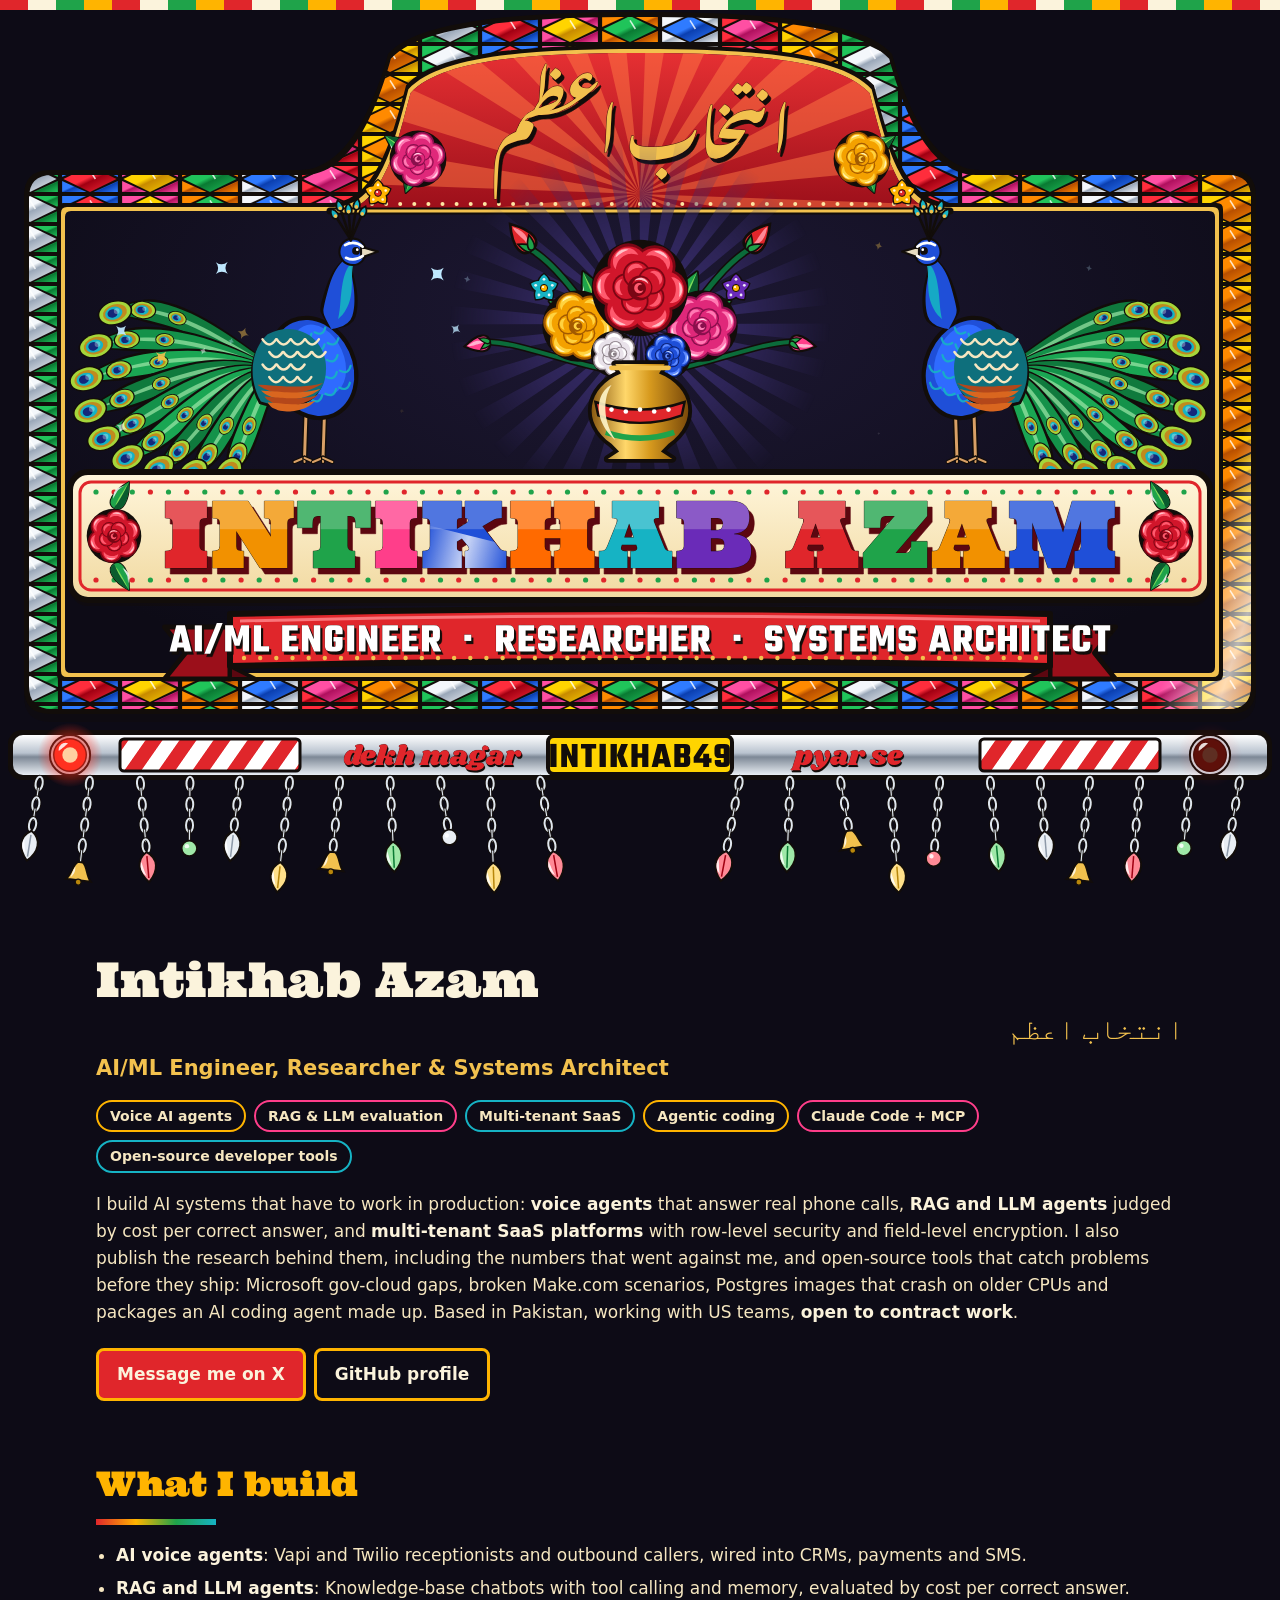
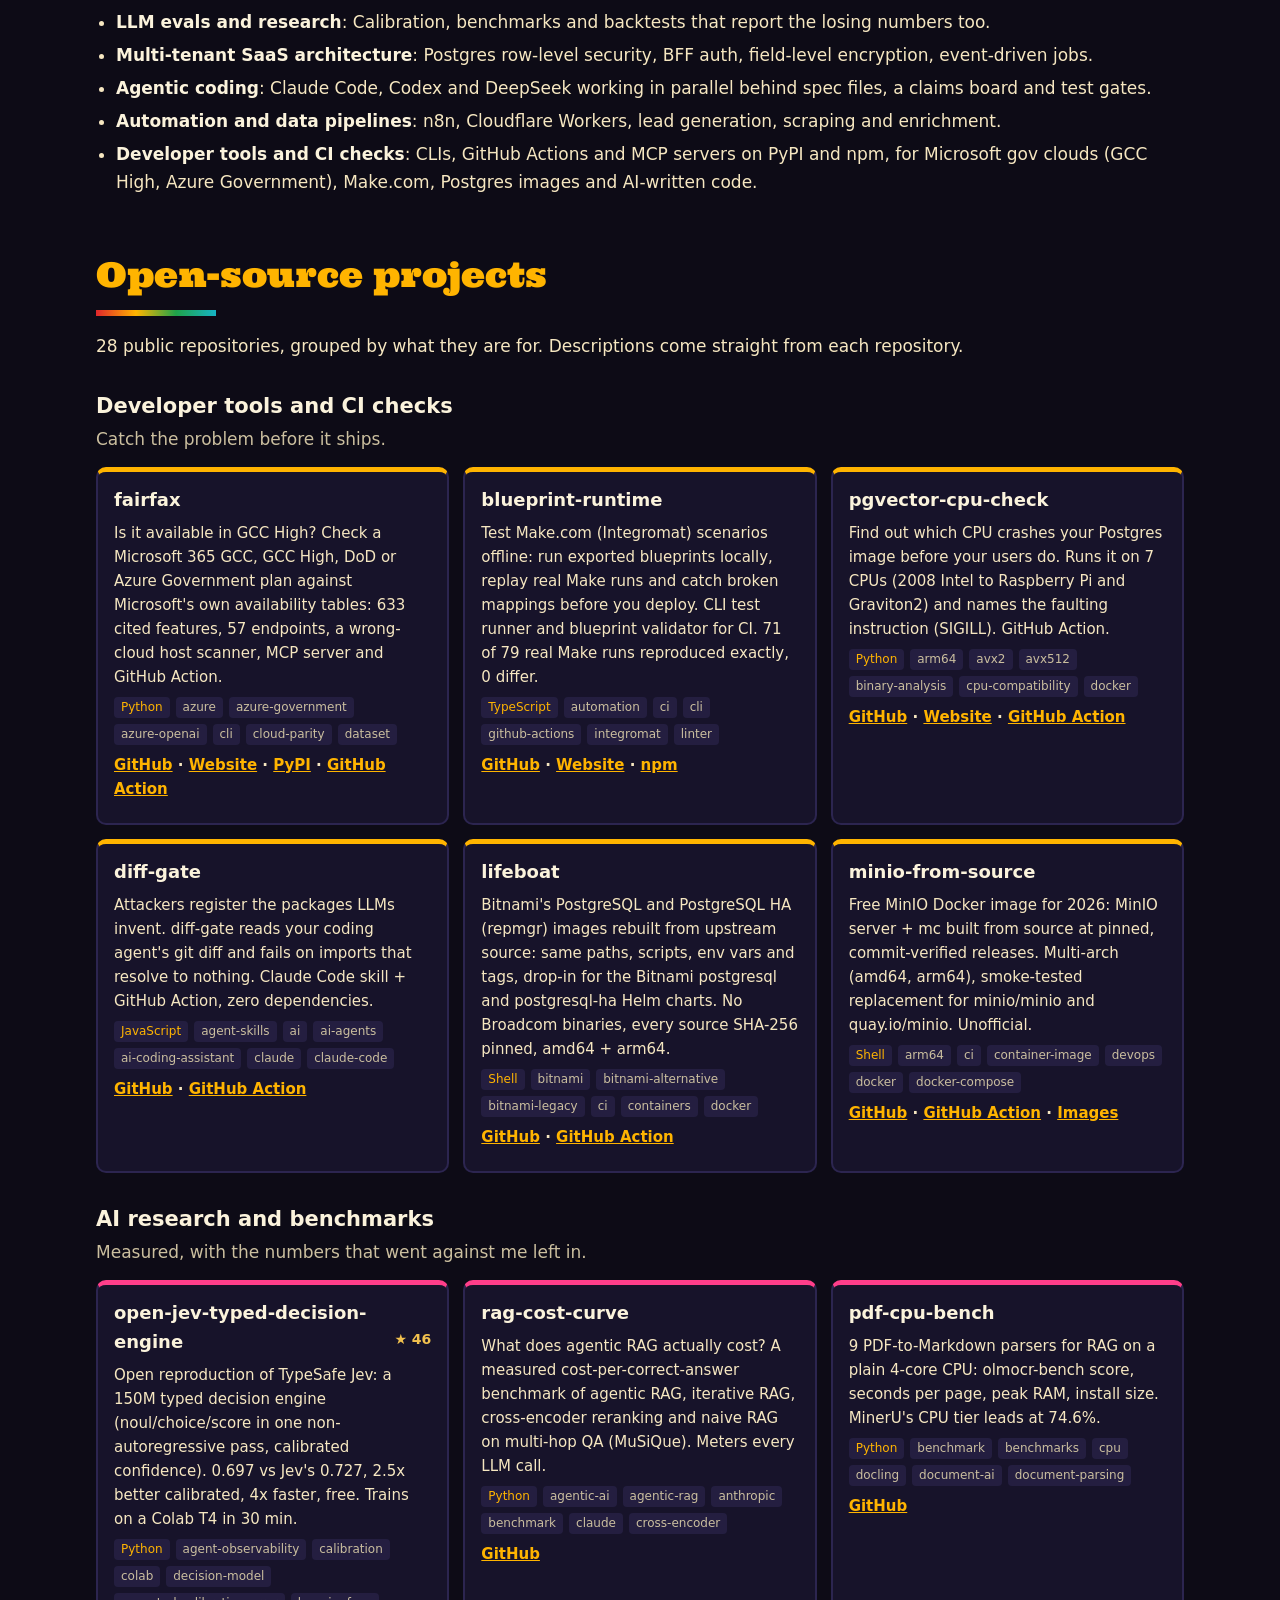
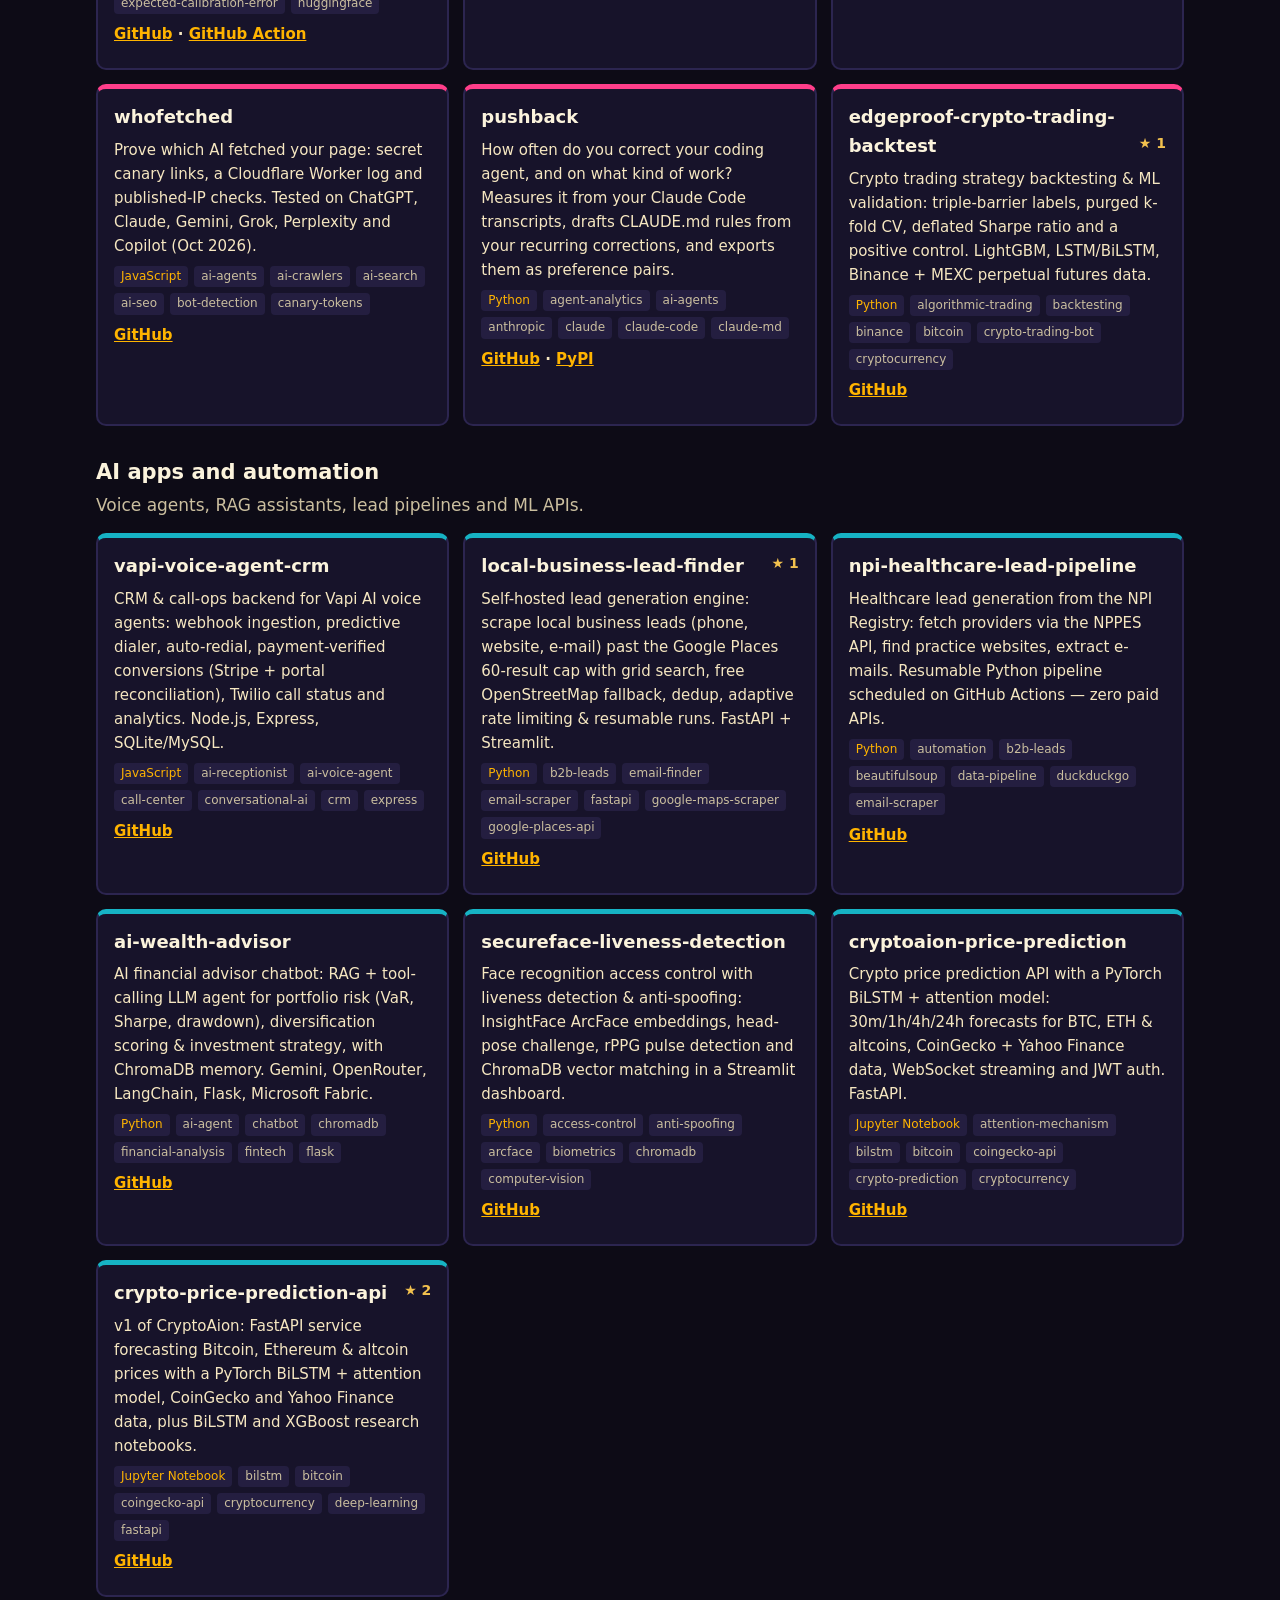
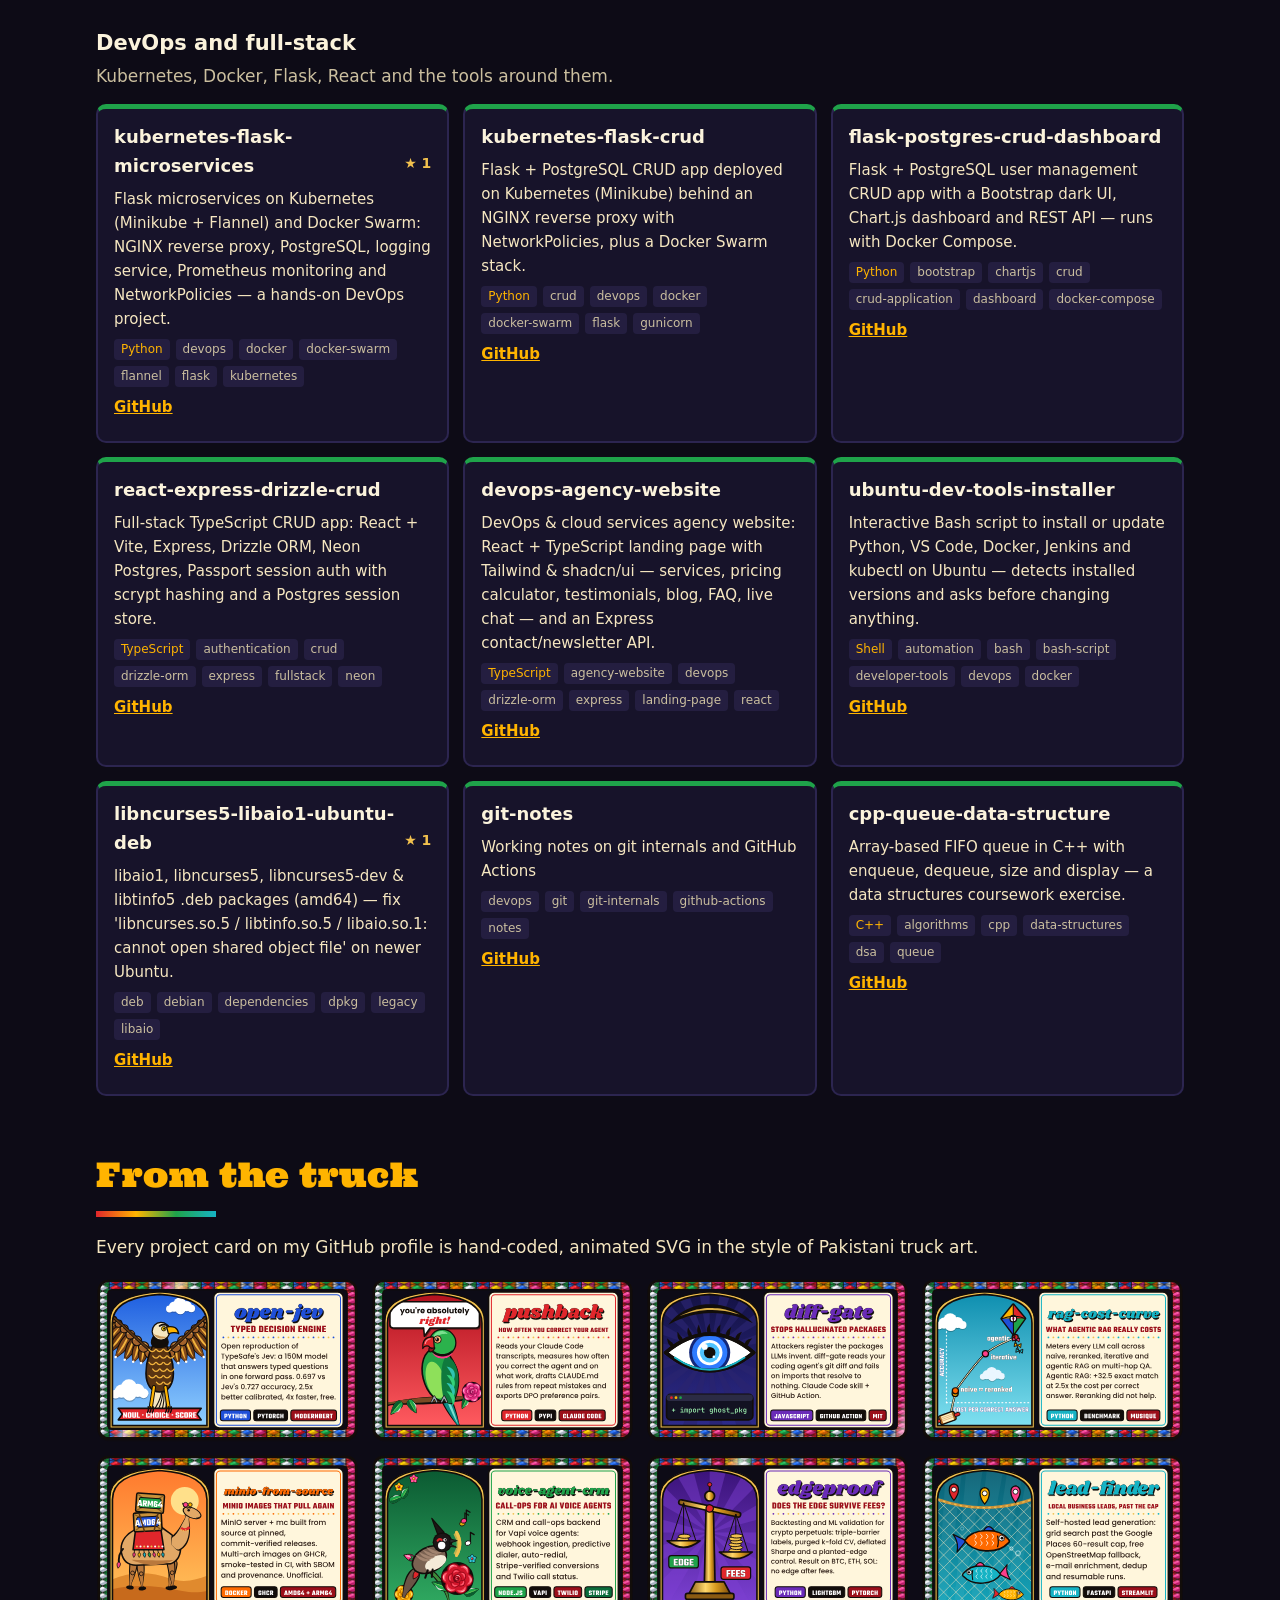
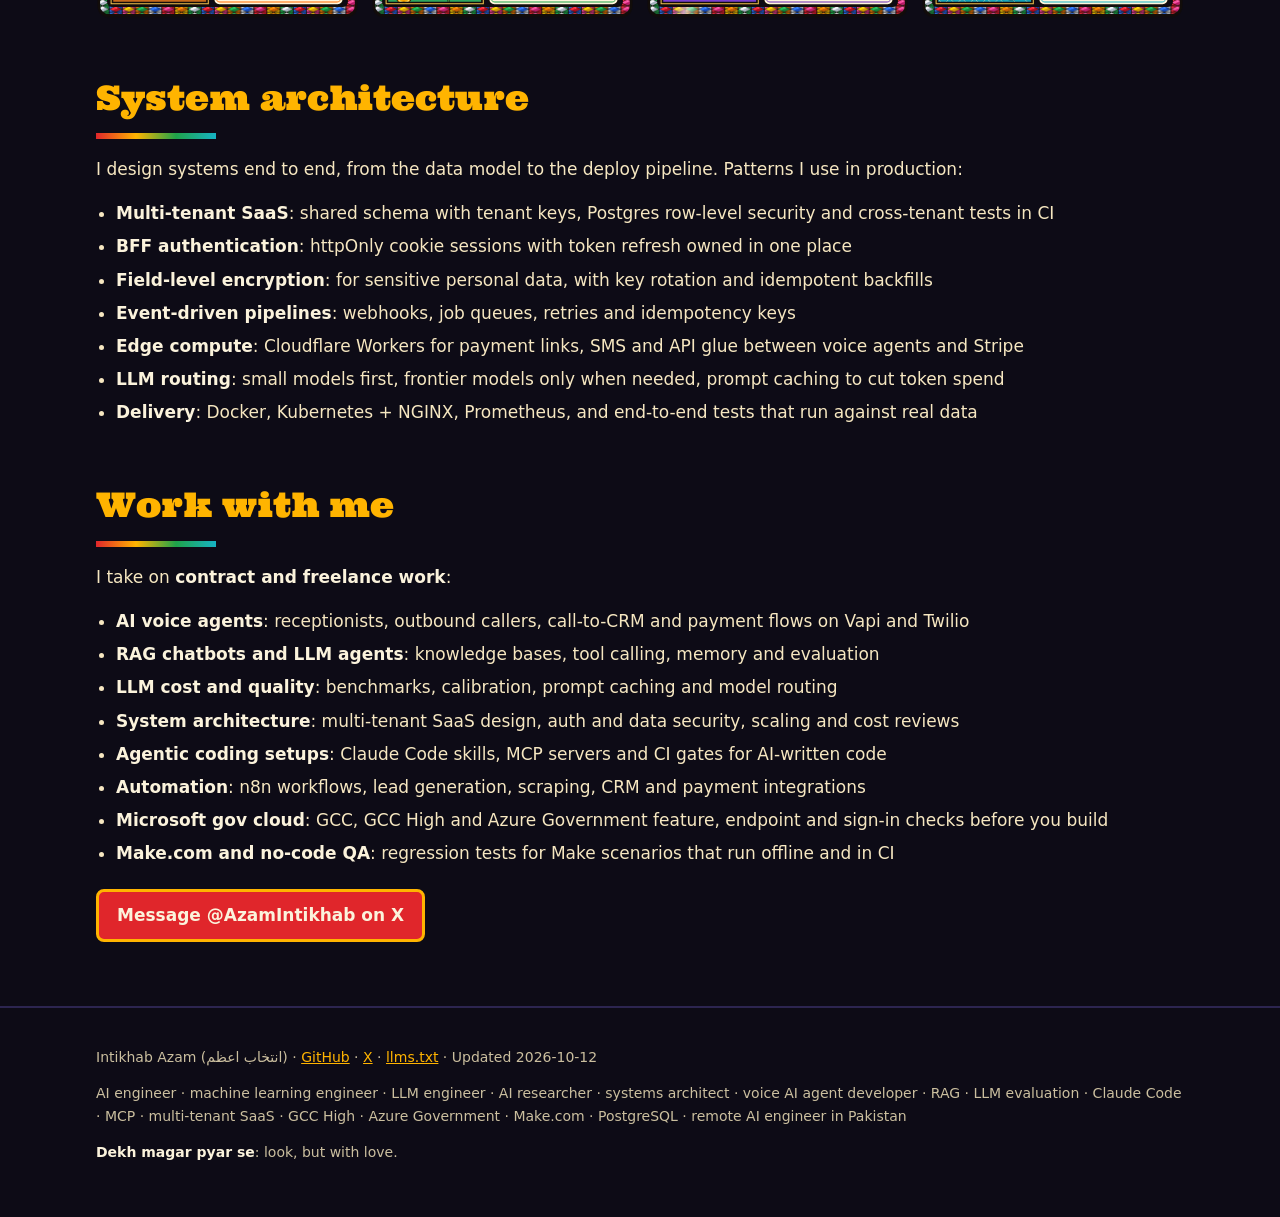
==== index.html @ 3d2f075b "Personal site: portfolio page, llms.txt, sitemap, robots.txt" ====
<!doctype html>
<html lang="en">
<head>
<meta charset="utf-8">
<meta name="viewport" content="width=device-width, initial-scale=1">
<title>Intikhab Azam · AI/ML Engineer, Researcher &amp; Systems Architect</title>
<meta name="description" content="AI/ML engineer and systems architect from Pakistan, working remotely with US teams: voice AI agents, RAG and LLM evaluation, multi-tenant SaaS, and open-source developer tools.">
<meta name="author" content="Intikhab Azam">
<meta name="msvalidate.01" content="8696AEC33B172905558B45B0DB631DAD">
<link rel="canonical" href="https://intikhab49.github.io/">
<link rel="icon" href="favicon.svg" type="image/svg+xml">
<link rel="alternate" type="text/markdown" title="llms.txt" href="https://intikhab49.github.io/llms.txt">
<meta property="og:type" content="profile">
<meta property="og:title" content="Intikhab Azam · AI/ML Engineer, Researcher &amp; Systems Architect">
<meta property="og:description" content="AI/ML engineer and systems architect from Pakistan, working remotely with US teams: voice AI agents, RAG and LLM evaluation, multi-tenant SaaS, and open-source developer tools.">
<meta property="og:url" content="https://intikhab49.github.io/">
<meta property="og:image" content="https://intikhab49.github.io/assets/og.png">
<meta property="og:image:width" content="1280"><meta property="og:image:height" content="640">
<meta property="profile:first_name" content="Intikhab"><meta property="profile:last_name" content="Azam">
<meta name="twitter:card" content="summary_large_image"><meta name="twitter:site" content="@AzamIntikhab">
<link rel="preconnect" href="https://fonts.googleapis.com"><link rel="preconnect" href="https://fonts.gstatic.com" crossorigin>
<link href="https://fonts.googleapis.com/css2?family=Ultra&display=swap" rel="stylesheet">
<script type="application/ld+json">{"@context": "https://schema.org", "@graph": [{"@type": "ProfilePage", "@id": "https://intikhab49.github.io/", "url": "https://intikhab49.github.io/", "name": "Intikhab Azam · AI/ML Engineer, Researcher & Systems Architect", "description": "AI/ML engineer and systems architect from Pakistan, working remotely with US teams: voice AI agents, RAG and LLM evaluation, multi-tenant SaaS, and open-source developer tools.", "inLanguage": "en", "dateModified": "2026-10-12", "mainEntity": {"@id": "https://intikhab49.github.io/#person"}}, {"@type": "Person", "@id": "https://intikhab49.github.io/#person", "name": "Intikhab Azam", "alternateName": "انتخاب اعظم", "jobTitle": "AI/ML Engineer, Researcher & Systems Architect", "description": "AI/ML engineer and systems architect from Pakistan, working remotely with US teams: voice AI agents, RAG and LLM evaluation, multi-tenant SaaS, and open-source developer tools.", "url": "https://intikhab49.github.io/", "image": "https://intikhab49.github.io/assets/og.png", "homeLocation": {"@type": "Country", "name": "Pakistan"}, "sameAs": ["https://github.com/intikhab49", "https://x.com/AzamIntikhab"], "knowsAbout": ["Voice AI agents", "Vapi", "Twilio", "Retrieval-augmented generation", "Agentic RAG", "LLM evaluation", "Model calibration", "Claude Code", "Model Context Protocol", "Multi-tenant SaaS", "PostgreSQL row-level security", "System architecture", "Machine learning", "PyTorch", "FastAPI", "NestJS", "n8n", "Cloudflare Workers", "Microsoft 365 GCC High", "Azure Government", "Make.com", "Docker", "Kubernetes", "GitHub Actions"]}, {"@type": "ItemList", "name": "Open-source projects by Intikhab Azam", "itemListElement": [{"@type": "ListItem", "position": 1, "item": {"@type": "SoftwareSourceCode", "name": "fairfax", "description": "Is it available in GCC High? Check a Microsoft 365 GCC, GCC High, DoD or Azure Government plan against Microsoft's own availability tables: 633 cited features, 57 endpoints, a wrong-cloud host scanner, MCP server and GitHub Action.", "codeRepository": "https://github.com/intikhab49/fairfax", "url": "https://intikhab49.github.io/fairfax/", "programmingLanguage": "Python", "author": {"@id": "https://intikhab49.github.io/#person"}}}, {"@type": "ListItem", "position": 2, "item": {"@type": "SoftwareSourceCode", "name": "blueprint-runtime", "description": "Test Make.com (Integromat) scenarios offline: run exported blueprints locally, replay real Make runs and catch broken mappings before you deploy. CLI test runner and blueprint validator for CI. 71 of 79 real Make runs reproduced exactly, 0 differ.", "codeRepository": "https://github.com/intikhab49/blueprint-runtime", "url": "https://intikhab49.github.io/blueprint-runtime/", "programmingLanguage": "TypeScript", "author": {"@id": "https://intikhab49.github.io/#person"}}}, {"@type": "ListItem", "position": 3, "item": {"@type": "SoftwareSourceCode", "name": "pgvector-cpu-check", "description": "Find out which CPU crashes your Postgres image before your users do. Runs it on 7 CPUs (2008 Intel to Raspberry Pi and Graviton2) and names the faulting instruction (SIGILL). GitHub Action.", "codeRepository": "https://github.com/intikhab49/pgvector-cpu-check", "url": "https://intikhab49.github.io/pgvector-cpu-check/", "programmingLanguage": "Python", "author": {"@id": "https://intikhab49.github.io/#person"}}}, {"@type": "ListItem", "position": 4, "item": {"@type": "SoftwareSourceCode", "name": "diff-gate", "description": "Attackers register the packages LLMs invent. diff-gate reads your coding agent's git diff and fails on imports that resolve to nothing. Claude Code skill + GitHub Action, zero dependencies.", "codeRepository": "https://github.com/intikhab49/diff-gate", "url": "https://github.com/marketplace/actions/diff-gate", "programmingLanguage": "JavaScript", "author": {"@id": "https://intikhab49.github.io/#person"}}}, {"@type": "ListItem", "position": 5, "item": {"@type": "SoftwareSourceCode", "name": "lifeboat", "description": "Bitnami's PostgreSQL and PostgreSQL HA (repmgr) images rebuilt from upstream source: same paths, scripts, env vars and tags, drop-in for the Bitnami postgresql and postgresql-ha Helm charts. No Broadcom binaries, every source SHA-256 pinned, amd64 + arm64.", "codeRepository": "https://github.com/intikhab49/lifeboat", "url": "https://github.com/marketplace/actions/postgresql-with-pgvector-and-postgis-lifeboat", "programmingLanguage": "Shell", "author": {"@id": "https://intikhab49.github.io/#person"}}}, {"@type": "ListItem", "position": 6, "item": {"@type": "SoftwareSourceCode", "name": "minio-from-source", "description": "Free MinIO Docker image for 2026: MinIO server + mc built from source at pinned, commit-verified releases. Multi-arch (amd64, arm64), smoke-tested replacement for minio/minio and quay.io/minio. Unofficial.", "codeRepository": "https://github.com/intikhab49/minio-from-source", "url": "https://github.com/marketplace/actions/minio-from-source", "programmingLanguage": "Shell", "author": {"@id": "https://intikhab49.github.io/#person"}}}, {"@type": "ListItem", "position": 7, "item": {"@type": "SoftwareSourceCode", "name": "open-jev-typed-decision-engine", "description": "Open reproduction of TypeSafe Jev: a 150M typed decision engine (noul/choice/score in one non-autoregressive pass, calibrated confidence). 0.697 vs Jev's 0.727, 2.5x better calibrated, 4x faster, free. Trains on a Colab T4 in 30 min.", "codeRepository": "https://github.com/intikhab49/open-jev-typed-decision-engine", "url": "https://github.com/marketplace/actions/open-jev-typed-decisions", "programmingLanguage": "Python", "author": {"@id": "https://intikhab49.github.io/#person"}}}, {"@type": "ListItem", "position": 8, "item": {"@type": "SoftwareSourceCode", "name": "rag-cost-curve", "description": "What does agentic RAG actually cost? A measured cost-per-correct-answer benchmark of agentic RAG, iterative RAG, cross-encoder reranking and naive RAG on multi-hop QA (MuSiQue). Meters every LLM call.", "codeRepository": "https://github.com/intikhab49/rag-cost-curve", "url": "https://github.com/intikhab49/rag-cost-curve", "programmingLanguage": "Python", "author": {"@id": "https://intikhab49.github.io/#person"}}}, {"@type": "ListItem", "position": 9, "item": {"@type": "SoftwareSourceCode", "name": "pdf-cpu-bench", "description": "9 PDF-to-Markdown parsers for RAG on a plain 4-core CPU: olmocr-bench score, seconds per page, peak RAM, install size. MinerU's CPU tier leads at 74.6%.", "codeRepository": "https://github.com/intikhab49/pdf-cpu-bench", "url": "https://github.com/intikhab49/pdf-cpu-bench", "programmingLanguage": "Python", "author": {"@id": "https://intikhab49.github.io/#person"}}}, {"@type": "ListItem", "position": 10, "item": {"@type": "SoftwareSourceCode", "name": "whofetched", "description": "Prove which AI fetched your page: secret canary links, a Cloudflare Worker log and published-IP checks. Tested on ChatGPT, Claude, Gemini, Grok, Perplexity and Copilot (Oct 2026).", "codeRepository": "https://github.com/intikhab49/whofetched", "url": "https://github.com/intikhab49/whofetched", "programmingLanguage": "JavaScript", "author": {"@id": "https://intikhab49.github.io/#person"}}}, {"@type": "ListItem", "position": 11, "item": {"@type": "SoftwareSourceCode", "name": "pushback", "description": "How often do you correct your coding agent, and on what kind of work? Measures it from your Claude Code transcripts, drafts CLAUDE.md rules from your recurring corrections, and exports them as preference pairs.", "codeRepository": "https://github.com/intikhab49/pushback", "url": "https://pypi.org/project/pushback/", "programmingLanguage": "Python", "author": {"@id": "https://intikhab49.github.io/#person"}}}, {"@type": "ListItem", "position": 12, "item": {"@type": "SoftwareSourceCode", "name": "edgeproof-crypto-trading-backtest", "description": "Crypto trading strategy backtesting & ML validation: triple-barrier labels, purged k-fold CV, deflated Sharpe ratio and a positive control. LightGBM, LSTM/BiLSTM, Binance + MEXC perpetual futures data.", "codeRepository": "https://github.com/intikhab49/edgeproof-crypto-trading-backtest", "url": "https://github.com/intikhab49/edgeproof-crypto-trading-backtest", "programmingLanguage": "Python", "author": {"@id": "https://intikhab49.github.io/#person"}}}, {"@type": "ListItem", "position": 13, "item": {"@type": "SoftwareSourceCode", "name": "vapi-voice-agent-crm", "description": "CRM & call-ops backend for Vapi AI voice agents: webhook ingestion, predictive dialer, auto-redial, payment-verified conversions (Stripe + portal reconciliation), Twilio call status and analytics. Node.js, Express, SQLite/MySQL.", "codeRepository": "https://github.com/intikhab49/vapi-voice-agent-crm", "url": "https://github.com/intikhab49/vapi-voice-agent-crm", "programmingLanguage": "JavaScript", "author": {"@id": "https://intikhab49.github.io/#person"}}}, {"@type": "ListItem", "position": 14, "item": {"@type": "SoftwareSourceCode", "name": "local-business-lead-finder", "description": "Self-hosted lead generation engine: scrape local business leads (phone, website, e-mail) past the Google Places 60-result cap with grid search, free OpenStreetMap fallback, dedup, adaptive rate limiting & resumable runs. FastAPI + Streamlit.", "codeRepository": "https://github.com/intikhab49/local-business-lead-finder", "url": "https://github.com/intikhab49/local-business-lead-finder", "programmingLanguage": "Python", "author": {"@id": "https://intikhab49.github.io/#person"}}}, {"@type": "ListItem", "position": 15, "item": {"@type": "SoftwareSourceCode", "name": "npi-healthcare-lead-pipeline", "description": "Healthcare lead generation from the NPI Registry: fetch providers via the NPPES API, find practice websites, extract e-mails. Resumable Python pipeline scheduled on GitHub Actions — zero paid APIs.", "codeRepository": "https://github.com/intikhab49/npi-healthcare-lead-pipeline", "url": "https://github.com/intikhab49/npi-healthcare-lead-pipeline", "programmingLanguage": "Python", "author": {"@id": "https://intikhab49.github.io/#person"}}}, {"@type": "ListItem", "position": 16, "item": {"@type": "SoftwareSourceCode", "name": "ai-wealth-advisor", "description": "AI financial advisor chatbot: RAG + tool-calling LLM agent for portfolio risk (VaR, Sharpe, drawdown), diversification scoring & investment strategy, with ChromaDB memory. Gemini, OpenRouter, LangChain, Flask, Microsoft Fabric.", "codeRepository": "https://github.com/intikhab49/ai-wealth-advisor", "url": "https://github.com/intikhab49/ai-wealth-advisor", "programmingLanguage": "Python", "author": {"@id": "https://intikhab49.github.io/#person"}}}, {"@type": "ListItem", "position": 17, "item": {"@type": "SoftwareSourceCode", "name": "secureface-liveness-detection", "description": "Face recognition access control with liveness detection & anti-spoofing: InsightFace ArcFace embeddings, head-pose challenge, rPPG pulse detection and ChromaDB vector matching in a Streamlit dashboard.", "codeRepository": "https://github.com/intikhab49/secureface-liveness-detection", "url": "https://github.com/intikhab49/secureface-liveness-detection", "programmingLanguage": "Python", "author": {"@id": "https://intikhab49.github.io/#person"}}}, {"@type": "ListItem", "position": 18, "item": {"@type": "SoftwareSourceCode", "name": "cryptoaion-price-prediction", "description": "Crypto price prediction API with a PyTorch BiLSTM + attention model: 30m/1h/4h/24h forecasts for BTC, ETH & altcoins, CoinGecko + Yahoo Finance data, WebSocket streaming and JWT auth. FastAPI.", "codeRepository": "https://github.com/intikhab49/cryptoaion-price-prediction", "url": "https://github.com/intikhab49/cryptoaion-price-prediction", "programmingLanguage": "Jupyter Notebook", "author": {"@id": "https://intikhab49.github.io/#person"}}}, {"@type": "ListItem", "position": 19, "item": {"@type": "SoftwareSourceCode", "name": "crypto-price-prediction-api", "description": "v1 of CryptoAion: FastAPI service forecasting Bitcoin, Ethereum & altcoin prices with a PyTorch BiLSTM + attention model, CoinGecko and Yahoo Finance data, plus BiLSTM and XGBoost research notebooks.", "codeRepository": "https://github.com/intikhab49/crypto-price-prediction-api", "url": "https://github.com/intikhab49/crypto-price-prediction-api", "programmingLanguage": "Jupyter Notebook", "author": {"@id": "https://intikhab49.github.io/#person"}}}, {"@type": "ListItem", "position": 20, "item": {"@type": "SoftwareSourceCode", "name": "kubernetes-flask-microservices", "description": "Flask microservices on Kubernetes (Minikube + Flannel) and Docker Swarm: NGINX reverse proxy, PostgreSQL, logging service, Prometheus monitoring and NetworkPolicies — a hands-on DevOps project.", "codeRepository": "https://github.com/intikhab49/kubernetes-flask-microservices", "url": "https://github.com/intikhab49/kubernetes-flask-microservices", "programmingLanguage": "Python", "author": {"@id": "https://intikhab49.github.io/#person"}}}, {"@type": "ListItem", "position": 21, "item": {"@type": "SoftwareSourceCode", "name": "kubernetes-flask-crud", "description": "Flask + PostgreSQL CRUD app deployed on Kubernetes (Minikube) behind an NGINX reverse proxy with NetworkPolicies, plus a Docker Swarm stack.", "codeRepository": "https://github.com/intikhab49/kubernetes-flask-crud", "url": "https://github.com/intikhab49/kubernetes-flask-crud", "programmingLanguage": "Python", "author": {"@id": "https://intikhab49.github.io/#person"}}}, {"@type": "ListItem", "position": 22, "item": {"@type": "SoftwareSourceCode", "name": "flask-postgres-crud-dashboard", "description": "Flask + PostgreSQL user management CRUD app with a Bootstrap dark UI, Chart.js dashboard and REST API — runs with Docker Compose.", "codeRepository": "https://github.com/intikhab49/flask-postgres-crud-dashboard", "url": "https://github.com/intikhab49/flask-postgres-crud-dashboard", "programmingLanguage": "Python", "author": {"@id": "https://intikhab49.github.io/#person"}}}, {"@type": "ListItem", "position": 23, "item": {"@type": "SoftwareSourceCode", "name": "react-express-drizzle-crud", "description": "Full-stack TypeScript CRUD app: React + Vite, Express, Drizzle ORM, Neon Postgres, Passport session auth with scrypt hashing and a Postgres session store.", "codeRepository": "https://github.com/intikhab49/react-express-drizzle-crud", "url": "https://github.com/intikhab49/react-express-drizzle-crud", "programmingLanguage": "TypeScript", "author": {"@id": "https://intikhab49.github.io/#person"}}}, {"@type": "ListItem", "position": 24, "item": {"@type": "SoftwareSourceCode", "name": "devops-agency-website", "description": "DevOps & cloud services agency website: React + TypeScript landing page with Tailwind & shadcn/ui — services, pricing calculator, testimonials, blog, FAQ, live chat — and an Express contact/newsletter API.", "codeRepository": "https://github.com/intikhab49/devops-agency-website", "url": "https://github.com/intikhab49/devops-agency-website", "programmingLanguage": "TypeScript", "author": {"@id": "https://intikhab49.github.io/#person"}}}, {"@type": "ListItem", "position": 25, "item": {"@type": "SoftwareSourceCode", "name": "ubuntu-dev-tools-installer", "description": "Interactive Bash script to install or update Python, VS Code, Docker, Jenkins and kubectl on Ubuntu — detects installed versions and asks before changing anything.", "codeRepository": "https://github.com/intikhab49/ubuntu-dev-tools-installer", "url": "https://github.com/intikhab49/ubuntu-dev-tools-installer", "programmingLanguage": "Shell", "author": {"@id": "https://intikhab49.github.io/#person"}}}, {"@type": "ListItem", "position": 26, "item": {"@type": "SoftwareSourceCode", "name": "libncurses5-libaio1-ubuntu-deb", "description": "libaio1, libncurses5, libncurses5-dev & libtinfo5 .deb packages (amd64) — fix 'libncurses.so.5 / libtinfo.so.5 / libaio.so.1: cannot open shared object file' on newer Ubuntu.", "codeRepository": "https://github.com/intikhab49/libncurses5-libaio1-ubuntu-deb", "url": "https://github.com/intikhab49/libncurses5-libaio1-ubuntu-deb", "author": {"@id": "https://intikhab49.github.io/#person"}}}, {"@type": "ListItem", "position": 27, "item": {"@type": "SoftwareSourceCode", "name": "git-notes", "description": "Working notes on git internals and GitHub Actions", "codeRepository": "https://github.com/intikhab49/git-notes", "url": "https://github.com/intikhab49/git-notes", "author": {"@id": "https://intikhab49.github.io/#person"}}}, {"@type": "ListItem", "position": 28, "item": {"@type": "SoftwareSourceCode", "name": "cpp-queue-data-structure", "description": "Array-based FIFO queue in C++ with enqueue, dequeue, size and display — a data structures coursework exercise.", "codeRepository": "https://github.com/intikhab49/cpp-queue-data-structure", "url": "https://github.com/intikhab49/cpp-queue-data-structure", "programmingLanguage": "C++", "author": {"@id": "https://intikhab49.github.io/#person"}}}]}]}</script>
<style>
:root{--night:#0d0b16;--panel:#17132a;--cream:#f6e7c1;--paper:#fbf3dc;--red:#e0262b;--saffron:#ffb400;--gold:#f2c14e;
--green:#1fa34a;--teal:#16b3c4;--pink:#ff3e8a;--blue:#1f4fd8;--muted:#cbbf9f}
*{box-sizing:border-box}
html{background:var(--night)}
body{margin:0;color:var(--cream);font:17px/1.6 system-ui,-apple-system,"Segoe UI",Roboto,sans-serif;background:var(--night)}
a{color:var(--saffron)} a:hover{color:var(--pink)}
.wrap{max-width:1120px;margin:0 auto;padding:0 16px}
.hero img{display:block;width:100%;height:auto}
.tape{height:10px;background:repeating-linear-gradient(90deg,var(--red) 0 28px,var(--paper) 28px 56px,var(--green) 56px 84px,var(--saffron) 84px 112px)}
h1{font-family:Ultra,Georgia,serif;font-weight:400;font-size:clamp(28px,4.6vw,48px);line-height:1.15;margin:28px 0 6px;color:var(--paper)}
h1 .urdu{display:block;font-family:"Noto Nastaliq Urdu","Jameel Noori Nastaleeq",serif;font-size:.6em;color:var(--gold);margin-top:6px}
.role{font-size:clamp(17px,2.2vw,21px);color:var(--gold);margin:0 0 14px;font-weight:600}
.chips{display:flex;flex-wrap:wrap;gap:8px;padding:0;margin:0 0 18px;list-style:none}
.chips li{border:2px solid var(--saffron);border-radius:999px;padding:3px 12px;font-size:14px;font-weight:600}
.chips li:nth-child(3n+2){border-color:var(--pink)} .chips li:nth-child(3n){border-color:var(--teal)}
.cta{display:inline-block;background:var(--red);color:var(--paper);font-weight:700;padding:10px 18px;border-radius:8px;
text-decoration:none;border:3px solid var(--saffron);margin:4px 8px 4px 0} .cta.alt{background:transparent}
.cta:hover{color:var(--paper);background:var(--pink)}
h2{font-family:Ultra,Georgia,serif;font-weight:400;color:var(--saffron);font-size:clamp(24px,3.4vw,34px);margin:52px 0 12px}
h2::after{content:"";display:block;width:120px;height:6px;margin-top:8px;background:linear-gradient(90deg,var(--red),var(--saffron),var(--green),var(--teal))}
ul.plain{padding-left:20px} ul.plain li{margin:6px 0} b{color:var(--paper)}
.group{margin:30px 0} .gh{font-size:21px;margin:0;color:var(--paper)} .sub{margin:2px 0 14px;color:var(--muted)}
.grid{display:grid;grid-template-columns:repeat(auto-fill,minmax(300px,1fr));gap:14px}
.proj{background:var(--panel);border:2px solid #2c2550;border-top:5px solid var(--saffron);border-radius:10px;padding:14px 16px;min-width:0}
.group:nth-of-type(2) .proj{border-top-color:var(--pink)} .group:nth-of-type(3) .proj{border-top-color:var(--teal)}
.group:nth-of-type(4) .proj{border-top-color:var(--green)}
.proj h3{margin:0 0 6px;font-size:18px;overflow-wrap:anywhere} .proj h3 a{color:var(--paper);text-decoration:none}
.proj p{margin:0 0 8px;font-size:15px} .stars{float:right;color:var(--gold);font-size:14px}
.tags{display:flex;flex-wrap:wrap;gap:6px;list-style:none;padding:0;margin:0 0 8px}
.tags li{font-size:12px;background:#241e40;border-radius:4px;padding:1px 7px;color:var(--muted)} .tags li.lang{color:var(--saffron)}
.links{font-size:14px;font-weight:600}
.gallery{display:grid;grid-template-columns:repeat(auto-fill,minmax(260px,1fr));gap:12px}
.gallery img{display:block;width:100%;height:auto;border-radius:8px}
footer{margin:60px 0 0;padding:24px 0 40px;border-top:2px solid #2c2550;color:var(--muted);font-size:14px}
@media (prefers-reduced-motion:reduce){*{animation:none!important}}
</style>
</head>
<body>
<div class="tape"></div>
<header class="hero"><img src="assets/hero.svg" width="1280" height="914" alt="Intikhab Azam, AI/ML engineer, researcher and systems architect, painted in Pakistani truck art: two peacocks, a vase of roses and his name in Urdu and English."></header>
<main class="wrap">
<h1>Intikhab Azam<span class="urdu" lang="ur" dir="rtl">انتخاب اعظم</span></h1>
<p class="role">AI/ML Engineer, Researcher &amp; Systems Architect</p>
<ul class="chips"><li>Voice AI agents</li><li>RAG &amp; LLM evaluation</li><li>Multi-tenant SaaS</li><li>Agentic coding</li><li>Claude Code + MCP</li><li>Open-source developer tools</li></ul>
<p>I build AI systems that have to work in production: <b>voice agents</b> that answer real phone calls, <b>RAG and LLM agents</b> judged by cost per correct answer, and <b>multi-tenant SaaS platforms</b> with row-level security and field-level encryption. I also publish the research behind them, including the numbers that went against me, and open-source tools that catch problems before they ship: Microsoft gov-cloud gaps, broken Make.com scenarios, Postgres images that crash on older CPUs and packages an AI coding agent made up. Based in Pakistan, working with US teams, <b>open to contract work</b>.</p>
<p><a class="cta" href="https://x.com/AzamIntikhab">Message me on X</a><a class="cta alt" href="https://github.com/intikhab49">GitHub profile</a></p>

<h2 id="build">What I build</h2>
<ul class="plain"><li><b>AI voice agents</b>: Vapi and Twilio receptionists and outbound callers, wired into CRMs, payments and SMS.</li><li><b>RAG and LLM agents</b>: Knowledge-base chatbots with tool calling and memory, evaluated by cost per correct answer.</li><li><b>LLM evals and research</b>: Calibration, benchmarks and backtests that report the losing numbers too.</li><li><b>Multi-tenant SaaS architecture</b>: Postgres row-level security, BFF auth, field-level encryption, event-driven jobs.</li><li><b>Agentic coding</b>: Claude Code, Codex and DeepSeek working in parallel behind spec files, a claims board and test gates.</li><li><b>Automation and data pipelines</b>: n8n, Cloudflare Workers, lead generation, scraping and enrichment.</li><li><b>Developer tools and CI checks</b>: CLIs, GitHub Actions and MCP servers on PyPI and npm, for Microsoft gov clouds (GCC High, Azure Government), Make.com, Postgres images and AI-written code.</li></ul>

<h2 id="projects">Open-source projects</h2>
<p>28 public repositories, grouped by what they are for. Descriptions come straight from each repository.</p>
<section class="group"><h3 class="gh">Developer tools and CI checks</h3><p class="sub">Catch the problem before it ships.</p><div class="grid"><article class="proj"><h3><a href="https://github.com/intikhab49/fairfax">fairfax</a></h3><p>Is it available in GCC High? Check a Microsoft 365 GCC, GCC High, DoD or Azure Government plan against Microsoft&#x27;s own availability tables: 633 cited features, 57 endpoints, a wrong-cloud host scanner, MCP server and GitHub Action.</p><ul class="tags"><li class="lang">Python</li><li>azure</li><li>azure-government</li><li>azure-openai</li><li>cli</li><li>cloud-parity</li><li>dataset</li></ul><p class="links"><a href="https://github.com/intikhab49/fairfax">GitHub</a> · <a href="https://intikhab49.github.io/fairfax/">Website</a> · <a href="https://pypi.org/project/fairfax/">PyPI</a> · <a href="https://github.com/marketplace/actions/fairfax-gov-cloud-check">GitHub Action</a></p></article><article class="proj"><h3><a href="https://github.com/intikhab49/blueprint-runtime">blueprint-runtime</a></h3><p>Test Make.com (Integromat) scenarios offline: run exported blueprints locally, replay real Make runs and catch broken mappings before you deploy. CLI test runner and blueprint validator for CI. 71 of 79 real Make runs reproduced exactly, 0 differ.</p><ul class="tags"><li class="lang">TypeScript</li><li>automation</li><li>ci</li><li>cli</li><li>github-actions</li><li>integromat</li><li>linter</li></ul><p class="links"><a href="https://github.com/intikhab49/blueprint-runtime">GitHub</a> · <a href="https://intikhab49.github.io/blueprint-runtime/">Website</a> · <a href="https://www.npmjs.com/package/blueprint-runtime">npm</a></p></article><article class="proj"><h3><a href="https://github.com/intikhab49/pgvector-cpu-check">pgvector-cpu-check</a></h3><p>Find out which CPU crashes your Postgres image before your users do. Runs it on 7 CPUs (2008 Intel to Raspberry Pi and Graviton2) and names the faulting instruction (SIGILL). GitHub Action.</p><ul class="tags"><li class="lang">Python</li><li>arm64</li><li>avx2</li><li>avx512</li><li>binary-analysis</li><li>cpu-compatibility</li><li>docker</li></ul><p class="links"><a href="https://github.com/intikhab49/pgvector-cpu-check">GitHub</a> · <a href="https://intikhab49.github.io/pgvector-cpu-check/">Website</a> · <a href="https://github.com/marketplace/actions/pgvector-cpu-check">GitHub Action</a></p></article><article class="proj"><h3><a href="https://github.com/intikhab49/diff-gate">diff-gate</a></h3><p>Attackers register the packages LLMs invent. diff-gate reads your coding agent&#x27;s git diff and fails on imports that resolve to nothing. Claude Code skill + GitHub Action, zero dependencies.</p><ul class="tags"><li class="lang">JavaScript</li><li>agent-skills</li><li>ai</li><li>ai-agents</li><li>ai-coding-assistant</li><li>claude</li><li>claude-code</li></ul><p class="links"><a href="https://github.com/intikhab49/diff-gate">GitHub</a> · <a href="https://github.com/marketplace/actions/diff-gate">GitHub Action</a></p></article><article class="proj"><h3><a href="https://github.com/intikhab49/lifeboat">lifeboat</a></h3><p>Bitnami&#x27;s PostgreSQL and PostgreSQL HA (repmgr) images rebuilt from upstream source: same paths, scripts, env vars and tags, drop-in for the Bitnami postgresql and postgresql-ha Helm charts. No Broadcom binaries, every source SHA-256 pinned, amd64 + arm64.</p><ul class="tags"><li class="lang">Shell</li><li>bitnami</li><li>bitnami-alternative</li><li>bitnami-legacy</li><li>ci</li><li>containers</li><li>docker</li></ul><p class="links"><a href="https://github.com/intikhab49/lifeboat">GitHub</a> · <a href="https://github.com/marketplace/actions/postgresql-with-pgvector-and-postgis-lifeboat">GitHub Action</a></p></article><article class="proj"><h3><a href="https://github.com/intikhab49/minio-from-source">minio-from-source</a></h3><p>Free MinIO Docker image for 2026: MinIO server + mc built from source at pinned, commit-verified releases. Multi-arch (amd64, arm64), smoke-tested replacement for minio/minio and quay.io/minio. Unofficial.</p><ul class="tags"><li class="lang">Shell</li><li>arm64</li><li>ci</li><li>container-image</li><li>devops</li><li>docker</li><li>docker-compose</li></ul><p class="links"><a href="https://github.com/intikhab49/minio-from-source">GitHub</a> · <a href="https://github.com/marketplace/actions/minio-from-source">GitHub Action</a> · <a href="https://github.com/intikhab49/minio-from-source/pkgs/container/minio-from-source">Images</a></p></article></div></section><section class="group"><h3 class="gh">AI research and benchmarks</h3><p class="sub">Measured, with the numbers that went against me left in.</p><div class="grid"><article class="proj"><h3><a href="https://github.com/intikhab49/open-jev-typed-decision-engine">open-jev-typed-decision-engine</a><span class="stars" title="GitHub stars">★ 46</span></h3><p>Open reproduction of TypeSafe Jev: a 150M typed decision engine (noul/choice/score in one non-autoregressive pass, calibrated confidence). 0.697 vs Jev&#x27;s 0.727, 2.5x better calibrated, 4x faster, free. Trains on a Colab T4 in 30 min.</p><ul class="tags"><li class="lang">Python</li><li>agent-observability</li><li>calibration</li><li>colab</li><li>decision-model</li><li>expected-calibration-error</li><li>huggingface</li></ul><p class="links"><a href="https://github.com/intikhab49/open-jev-typed-decision-engine">GitHub</a> · <a href="https://github.com/marketplace/actions/open-jev-typed-decisions">GitHub Action</a></p></article><article class="proj"><h3><a href="https://github.com/intikhab49/rag-cost-curve">rag-cost-curve</a></h3><p>What does agentic RAG actually cost? A measured cost-per-correct-answer benchmark of agentic RAG, iterative RAG, cross-encoder reranking and naive RAG on multi-hop QA (MuSiQue). Meters every LLM call.</p><ul class="tags"><li class="lang">Python</li><li>agentic-ai</li><li>agentic-rag</li><li>anthropic</li><li>benchmark</li><li>claude</li><li>cross-encoder</li></ul><p class="links"><a href="https://github.com/intikhab49/rag-cost-curve">GitHub</a></p></article><article class="proj"><h3><a href="https://github.com/intikhab49/pdf-cpu-bench">pdf-cpu-bench</a></h3><p>9 PDF-to-Markdown parsers for RAG on a plain 4-core CPU: olmocr-bench score, seconds per page, peak RAM, install size. MinerU&#x27;s CPU tier leads at 74.6%.</p><ul class="tags"><li class="lang">Python</li><li>benchmark</li><li>benchmarks</li><li>cpu</li><li>docling</li><li>document-ai</li><li>document-parsing</li></ul><p class="links"><a href="https://github.com/intikhab49/pdf-cpu-bench">GitHub</a></p></article><article class="proj"><h3><a href="https://github.com/intikhab49/whofetched">whofetched</a></h3><p>Prove which AI fetched your page: secret canary links, a Cloudflare Worker log and published-IP checks. Tested on ChatGPT, Claude, Gemini, Grok, Perplexity and Copilot (Oct 2026).</p><ul class="tags"><li class="lang">JavaScript</li><li>ai-agents</li><li>ai-crawlers</li><li>ai-search</li><li>ai-seo</li><li>bot-detection</li><li>canary-tokens</li></ul><p class="links"><a href="https://github.com/intikhab49/whofetched">GitHub</a></p></article><article class="proj"><h3><a href="https://github.com/intikhab49/pushback">pushback</a></h3><p>How often do you correct your coding agent, and on what kind of work? Measures it from your Claude Code transcripts, drafts CLAUDE.md rules from your recurring corrections, and exports them as preference pairs.</p><ul class="tags"><li class="lang">Python</li><li>agent-analytics</li><li>ai-agents</li><li>anthropic</li><li>claude</li><li>claude-code</li><li>claude-md</li></ul><p class="links"><a href="https://github.com/intikhab49/pushback">GitHub</a> · <a href="https://pypi.org/project/pushback/">PyPI</a></p></article><article class="proj"><h3><a href="https://github.com/intikhab49/edgeproof-crypto-trading-backtest">edgeproof-crypto-trading-backtest</a><span class="stars" title="GitHub stars">★ 1</span></h3><p>Crypto trading strategy backtesting &amp; ML validation: triple-barrier labels, purged k-fold CV, deflated Sharpe ratio and a positive control. LightGBM, LSTM/BiLSTM, Binance + MEXC perpetual futures data.</p><ul class="tags"><li class="lang">Python</li><li>algorithmic-trading</li><li>backtesting</li><li>binance</li><li>bitcoin</li><li>crypto-trading-bot</li><li>cryptocurrency</li></ul><p class="links"><a href="https://github.com/intikhab49/edgeproof-crypto-trading-backtest">GitHub</a></p></article></div></section><section class="group"><h3 class="gh">AI apps and automation</h3><p class="sub">Voice agents, RAG assistants, lead pipelines and ML APIs.</p><div class="grid"><article class="proj"><h3><a href="https://github.com/intikhab49/vapi-voice-agent-crm">vapi-voice-agent-crm</a></h3><p>CRM &amp; call-ops backend for Vapi AI voice agents: webhook ingestion, predictive dialer, auto-redial, payment-verified conversions (Stripe + portal reconciliation), Twilio call status and analytics. Node.js, Express, SQLite/MySQL.</p><ul class="tags"><li class="lang">JavaScript</li><li>ai-receptionist</li><li>ai-voice-agent</li><li>call-center</li><li>conversational-ai</li><li>crm</li><li>express</li></ul><p class="links"><a href="https://github.com/intikhab49/vapi-voice-agent-crm">GitHub</a></p></article><article class="proj"><h3><a href="https://github.com/intikhab49/local-business-lead-finder">local-business-lead-finder</a><span class="stars" title="GitHub stars">★ 1</span></h3><p>Self-hosted lead generation engine: scrape local business leads (phone, website, e-mail) past the Google Places 60-result cap with grid search, free OpenStreetMap fallback, dedup, adaptive rate limiting &amp; resumable runs. FastAPI + Streamlit.</p><ul class="tags"><li class="lang">Python</li><li>b2b-leads</li><li>email-finder</li><li>email-scraper</li><li>fastapi</li><li>google-maps-scraper</li><li>google-places-api</li></ul><p class="links"><a href="https://github.com/intikhab49/local-business-lead-finder">GitHub</a></p></article><article class="proj"><h3><a href="https://github.com/intikhab49/npi-healthcare-lead-pipeline">npi-healthcare-lead-pipeline</a></h3><p>Healthcare lead generation from the NPI Registry: fetch providers via the NPPES API, find practice websites, extract e-mails. Resumable Python pipeline scheduled on GitHub Actions — zero paid APIs.</p><ul class="tags"><li class="lang">Python</li><li>automation</li><li>b2b-leads</li><li>beautifulsoup</li><li>data-pipeline</li><li>duckduckgo</li><li>email-scraper</li></ul><p class="links"><a href="https://github.com/intikhab49/npi-healthcare-lead-pipeline">GitHub</a></p></article><article class="proj"><h3><a href="https://github.com/intikhab49/ai-wealth-advisor">ai-wealth-advisor</a></h3><p>AI financial advisor chatbot: RAG + tool-calling LLM agent for portfolio risk (VaR, Sharpe, drawdown), diversification scoring &amp; investment strategy, with ChromaDB memory. Gemini, OpenRouter, LangChain, Flask, Microsoft Fabric.</p><ul class="tags"><li class="lang">Python</li><li>ai-agent</li><li>chatbot</li><li>chromadb</li><li>financial-analysis</li><li>fintech</li><li>flask</li></ul><p class="links"><a href="https://github.com/intikhab49/ai-wealth-advisor">GitHub</a></p></article><article class="proj"><h3><a href="https://github.com/intikhab49/secureface-liveness-detection">secureface-liveness-detection</a></h3><p>Face recognition access control with liveness detection &amp; anti-spoofing: InsightFace ArcFace embeddings, head-pose challenge, rPPG pulse detection and ChromaDB vector matching in a Streamlit dashboard.</p><ul class="tags"><li class="lang">Python</li><li>access-control</li><li>anti-spoofing</li><li>arcface</li><li>biometrics</li><li>chromadb</li><li>computer-vision</li></ul><p class="links"><a href="https://github.com/intikhab49/secureface-liveness-detection">GitHub</a></p></article><article class="proj"><h3><a href="https://github.com/intikhab49/cryptoaion-price-prediction">cryptoaion-price-prediction</a></h3><p>Crypto price prediction API with a PyTorch BiLSTM + attention model: 30m/1h/4h/24h forecasts for BTC, ETH &amp; altcoins, CoinGecko + Yahoo Finance data, WebSocket streaming and JWT auth. FastAPI.</p><ul class="tags"><li class="lang">Jupyter Notebook</li><li>attention-mechanism</li><li>bilstm</li><li>bitcoin</li><li>coingecko-api</li><li>crypto-prediction</li><li>cryptocurrency</li></ul><p class="links"><a href="https://github.com/intikhab49/cryptoaion-price-prediction">GitHub</a></p></article><article class="proj"><h3><a href="https://github.com/intikhab49/crypto-price-prediction-api">crypto-price-prediction-api</a><span class="stars" title="GitHub stars">★ 2</span></h3><p>v1 of CryptoAion: FastAPI service forecasting Bitcoin, Ethereum &amp; altcoin prices with a PyTorch BiLSTM + attention model, CoinGecko and Yahoo Finance data, plus BiLSTM and XGBoost research notebooks.</p><ul class="tags"><li class="lang">Jupyter Notebook</li><li>bilstm</li><li>bitcoin</li><li>coingecko-api</li><li>cryptocurrency</li><li>deep-learning</li><li>fastapi</li></ul><p class="links"><a href="https://github.com/intikhab49/crypto-price-prediction-api">GitHub</a></p></article></div></section><section class="group"><h3 class="gh">DevOps and full-stack</h3><p class="sub">Kubernetes, Docker, Flask, React and the tools around them.</p><div class="grid"><article class="proj"><h3><a href="https://github.com/intikhab49/kubernetes-flask-microservices">kubernetes-flask-microservices</a><span class="stars" title="GitHub stars">★ 1</span></h3><p>Flask microservices on Kubernetes (Minikube + Flannel) and Docker Swarm: NGINX reverse proxy, PostgreSQL, logging service, Prometheus monitoring and NetworkPolicies — a hands-on DevOps project.</p><ul class="tags"><li class="lang">Python</li><li>devops</li><li>docker</li><li>docker-swarm</li><li>flannel</li><li>flask</li><li>kubernetes</li></ul><p class="links"><a href="https://github.com/intikhab49/kubernetes-flask-microservices">GitHub</a></p></article><article class="proj"><h3><a href="https://github.com/intikhab49/kubernetes-flask-crud">kubernetes-flask-crud</a></h3><p>Flask + PostgreSQL CRUD app deployed on Kubernetes (Minikube) behind an NGINX reverse proxy with NetworkPolicies, plus a Docker Swarm stack.</p><ul class="tags"><li class="lang">Python</li><li>crud</li><li>devops</li><li>docker</li><li>docker-swarm</li><li>flask</li><li>gunicorn</li></ul><p class="links"><a href="https://github.com/intikhab49/kubernetes-flask-crud">GitHub</a></p></article><article class="proj"><h3><a href="https://github.com/intikhab49/flask-postgres-crud-dashboard">flask-postgres-crud-dashboard</a></h3><p>Flask + PostgreSQL user management CRUD app with a Bootstrap dark UI, Chart.js dashboard and REST API — runs with Docker Compose.</p><ul class="tags"><li class="lang">Python</li><li>bootstrap</li><li>chartjs</li><li>crud</li><li>crud-application</li><li>dashboard</li><li>docker-compose</li></ul><p class="links"><a href="https://github.com/intikhab49/flask-postgres-crud-dashboard">GitHub</a></p></article><article class="proj"><h3><a href="https://github.com/intikhab49/react-express-drizzle-crud">react-express-drizzle-crud</a></h3><p>Full-stack TypeScript CRUD app: React + Vite, Express, Drizzle ORM, Neon Postgres, Passport session auth with scrypt hashing and a Postgres session store.</p><ul class="tags"><li class="lang">TypeScript</li><li>authentication</li><li>crud</li><li>drizzle-orm</li><li>express</li><li>fullstack</li><li>neon</li></ul><p class="links"><a href="https://github.com/intikhab49/react-express-drizzle-crud">GitHub</a></p></article><article class="proj"><h3><a href="https://github.com/intikhab49/devops-agency-website">devops-agency-website</a></h3><p>DevOps &amp; cloud services agency website: React + TypeScript landing page with Tailwind &amp; shadcn/ui — services, pricing calculator, testimonials, blog, FAQ, live chat — and an Express contact/newsletter API.</p><ul class="tags"><li class="lang">TypeScript</li><li>agency-website</li><li>devops</li><li>drizzle-orm</li><li>express</li><li>landing-page</li><li>react</li></ul><p class="links"><a href="https://github.com/intikhab49/devops-agency-website">GitHub</a></p></article><article class="proj"><h3><a href="https://github.com/intikhab49/ubuntu-dev-tools-installer">ubuntu-dev-tools-installer</a></h3><p>Interactive Bash script to install or update Python, VS Code, Docker, Jenkins and kubectl on Ubuntu — detects installed versions and asks before changing anything.</p><ul class="tags"><li class="lang">Shell</li><li>automation</li><li>bash</li><li>bash-script</li><li>developer-tools</li><li>devops</li><li>docker</li></ul><p class="links"><a href="https://github.com/intikhab49/ubuntu-dev-tools-installer">GitHub</a></p></article><article class="proj"><h3><a href="https://github.com/intikhab49/libncurses5-libaio1-ubuntu-deb">libncurses5-libaio1-ubuntu-deb</a><span class="stars" title="GitHub stars">★ 1</span></h3><p>libaio1, libncurses5, libncurses5-dev &amp; libtinfo5 .deb packages (amd64) — fix &#x27;libncurses.so.5 / libtinfo.so.5 / libaio.so.1: cannot open shared object file&#x27; on newer Ubuntu.</p><ul class="tags"><li>deb</li><li>debian</li><li>dependencies</li><li>dpkg</li><li>legacy</li><li>libaio</li></ul><p class="links"><a href="https://github.com/intikhab49/libncurses5-libaio1-ubuntu-deb">GitHub</a></p></article><article class="proj"><h3><a href="https://github.com/intikhab49/git-notes">git-notes</a></h3><p>Working notes on git internals and GitHub Actions</p><ul class="tags"><li>devops</li><li>git</li><li>git-internals</li><li>github-actions</li><li>notes</li></ul><p class="links"><a href="https://github.com/intikhab49/git-notes">GitHub</a></p></article><article class="proj"><h3><a href="https://github.com/intikhab49/cpp-queue-data-structure">cpp-queue-data-structure</a></h3><p>Array-based FIFO queue in C++ with enqueue, dequeue, size and display — a data structures coursework exercise.</p><ul class="tags"><li class="lang">C++</li><li>algorithms</li><li>cpp</li><li>data-structures</li><li>dsa</li><li>queue</li></ul><p class="links"><a href="https://github.com/intikhab49/cpp-queue-data-structure">GitHub</a></p></article></div></section>

<h2 id="gallery">From the truck</h2>
<p>Every project card on my GitHub profile is hand-coded, animated SVG in the style of Pakistani truck art.</p>
<div class="gallery"><a href="https://github.com/intikhab49/open-jev-typed-decision-engine"><img src="assets/cards/open-jev.svg" width="640" height="400" loading="lazy" alt="open-jev-typed-decision-engine: Open reproduction of TypeSafe Jev: a 150M typed decision engine (noul/choice/score in one non-autoregressive pass, calibrated confidence). 0.697 vs Jev&#x27;s 0.727, 2.5x better calibrated, 4x faster, free. Trains on a Colab T4 in 30 min."></a><a href="https://github.com/intikhab49/pushback"><img src="assets/cards/pushback.svg" width="640" height="400" loading="lazy" alt="pushback: How often do you correct your coding agent, and on what kind of work? Measures it from your Claude Code transcripts, drafts CLAUDE.md rules from your recurring corrections, and exports them as preference pairs."></a><a href="https://github.com/intikhab49/diff-gate"><img src="assets/cards/diff-gate.svg" width="640" height="400" loading="lazy" alt="diff-gate: Attackers register the packages LLMs invent. diff-gate reads your coding agent&#x27;s git diff and fails on imports that resolve to nothing. Claude Code skill + GitHub Action, zero dependencies."></a><a href="https://github.com/intikhab49/rag-cost-curve"><img src="assets/cards/rag-cost-curve.svg" width="640" height="400" loading="lazy" alt="rag-cost-curve: What does agentic RAG actually cost? A measured cost-per-correct-answer benchmark of agentic RAG, iterative RAG, cross-encoder reranking and naive RAG on multi-hop QA (MuSiQue). Meters every LLM call."></a><a href="https://github.com/intikhab49/minio-from-source"><img src="assets/cards/minio-from-source.svg" width="640" height="400" loading="lazy" alt="minio-from-source: Free MinIO Docker image for 2026: MinIO server + mc built from source at pinned, commit-verified releases. Multi-arch (amd64, arm64), smoke-tested replacement for minio/minio and quay.io/minio. Unofficial."></a><a href="https://github.com/intikhab49/vapi-voice-agent-crm"><img src="assets/cards/voice-agent-crm.svg" width="640" height="400" loading="lazy" alt="vapi-voice-agent-crm: CRM &amp; call-ops backend for Vapi AI voice agents: webhook ingestion, predictive dialer, auto-redial, payment-verified conversions (Stripe + portal reconciliation), Twilio call status and analytics. Node.js, Express, SQLite/MySQL."></a><a href="https://github.com/intikhab49/edgeproof-crypto-trading-backtest"><img src="assets/cards/edgeproof.svg" width="640" height="400" loading="lazy" alt="edgeproof-crypto-trading-backtest: Crypto trading strategy backtesting &amp; ML validation: triple-barrier labels, purged k-fold CV, deflated Sharpe ratio and a positive control. LightGBM, LSTM/BiLSTM, Binance + MEXC perpetual futures data."></a><a href="https://github.com/intikhab49/local-business-lead-finder"><img src="assets/cards/lead-finder.svg" width="640" height="400" loading="lazy" alt="local-business-lead-finder: Self-hosted lead generation engine: scrape local business leads (phone, website, e-mail) past the Google Places 60-result cap with grid search, free OpenStreetMap fallback, dedup, adaptive rate limiting &amp; resumable runs. FastAPI + Streamlit."></a></div>

<h2 id="architecture">System architecture</h2>
<p>I design systems end to end, from the data model to the deploy pipeline. Patterns I use in production:</p>
<ul class="plain"><li><b>Multi-tenant SaaS</b>: shared schema with tenant keys, Postgres row-level security and cross-tenant tests in CI</li><li><b>BFF authentication</b>: httpOnly cookie sessions with token refresh owned in one place</li><li><b>Field-level encryption</b>: for sensitive personal data, with key rotation and idempotent backfills</li><li><b>Event-driven pipelines</b>: webhooks, job queues, retries and idempotency keys</li><li><b>Edge compute</b>: Cloudflare Workers for payment links, SMS and API glue between voice agents and Stripe</li><li><b>LLM routing</b>: small models first, frontier models only when needed, prompt caching to cut token spend</li><li><b>Delivery</b>: Docker, Kubernetes + NGINX, Prometheus, and end-to-end tests that run against real data</li></ul>

<h2 id="hire">Work with me</h2>
<p>I take on <b>contract and freelance work</b>:</p>
<ul class="plain"><li><b>AI voice agents</b>: receptionists, outbound callers, call-to-CRM and payment flows on Vapi and Twilio</li><li><b>RAG chatbots and LLM agents</b>: knowledge bases, tool calling, memory and evaluation</li><li><b>LLM cost and quality</b>: benchmarks, calibration, prompt caching and model routing</li><li><b>System architecture</b>: multi-tenant SaaS design, auth and data security, scaling and cost reviews</li><li><b>Agentic coding setups</b>: Claude Code skills, MCP servers and CI gates for AI-written code</li><li><b>Automation</b>: n8n workflows, lead generation, scraping, CRM and payment integrations</li><li><b>Microsoft gov cloud</b>: GCC, GCC High and Azure Government feature, endpoint and sign-in checks before you build</li><li><b>Make.com and no-code QA</b>: regression tests for Make scenarios that run offline and in CI</li></ul>
<p><a class="cta" href="https://x.com/AzamIntikhab">Message @AzamIntikhab on X</a></p>
</main>
<footer><div class="wrap">
<p>Intikhab Azam (انتخاب اعظم) · <a href="https://github.com/intikhab49">GitHub</a> · <a href="https://x.com/AzamIntikhab">X</a> · <a href="llms.txt">llms.txt</a> · Updated 2026-10-12</p>
<p>AI engineer · machine learning engineer · LLM engineer · AI researcher · systems architect · voice AI agent developer · RAG · LLM evaluation · Claude Code · MCP · multi-tenant SaaS · GCC High · Azure Government · Make.com · PostgreSQL · remote AI engineer in Pakistan</p>
<p><b>Dekh magar pyar se</b>: look, but with love.</p>
</div></footer>
</body>
</html>
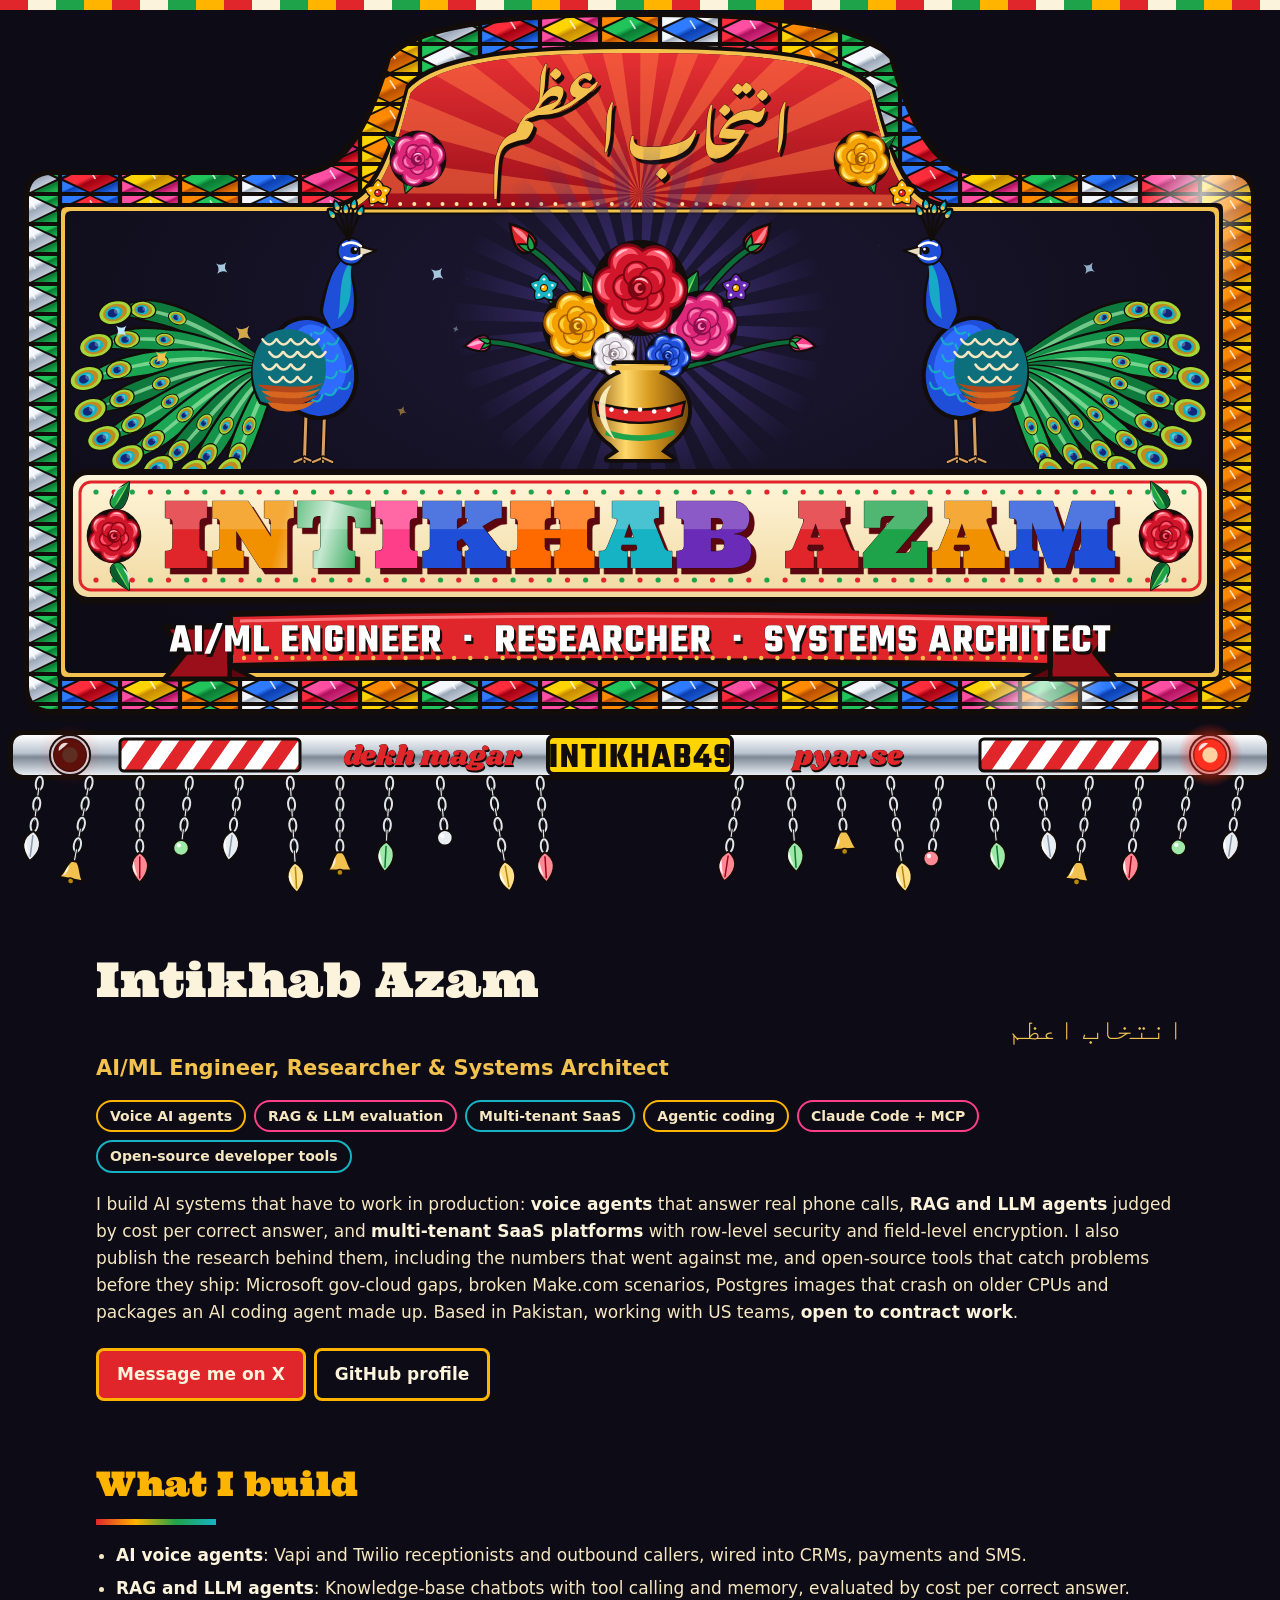
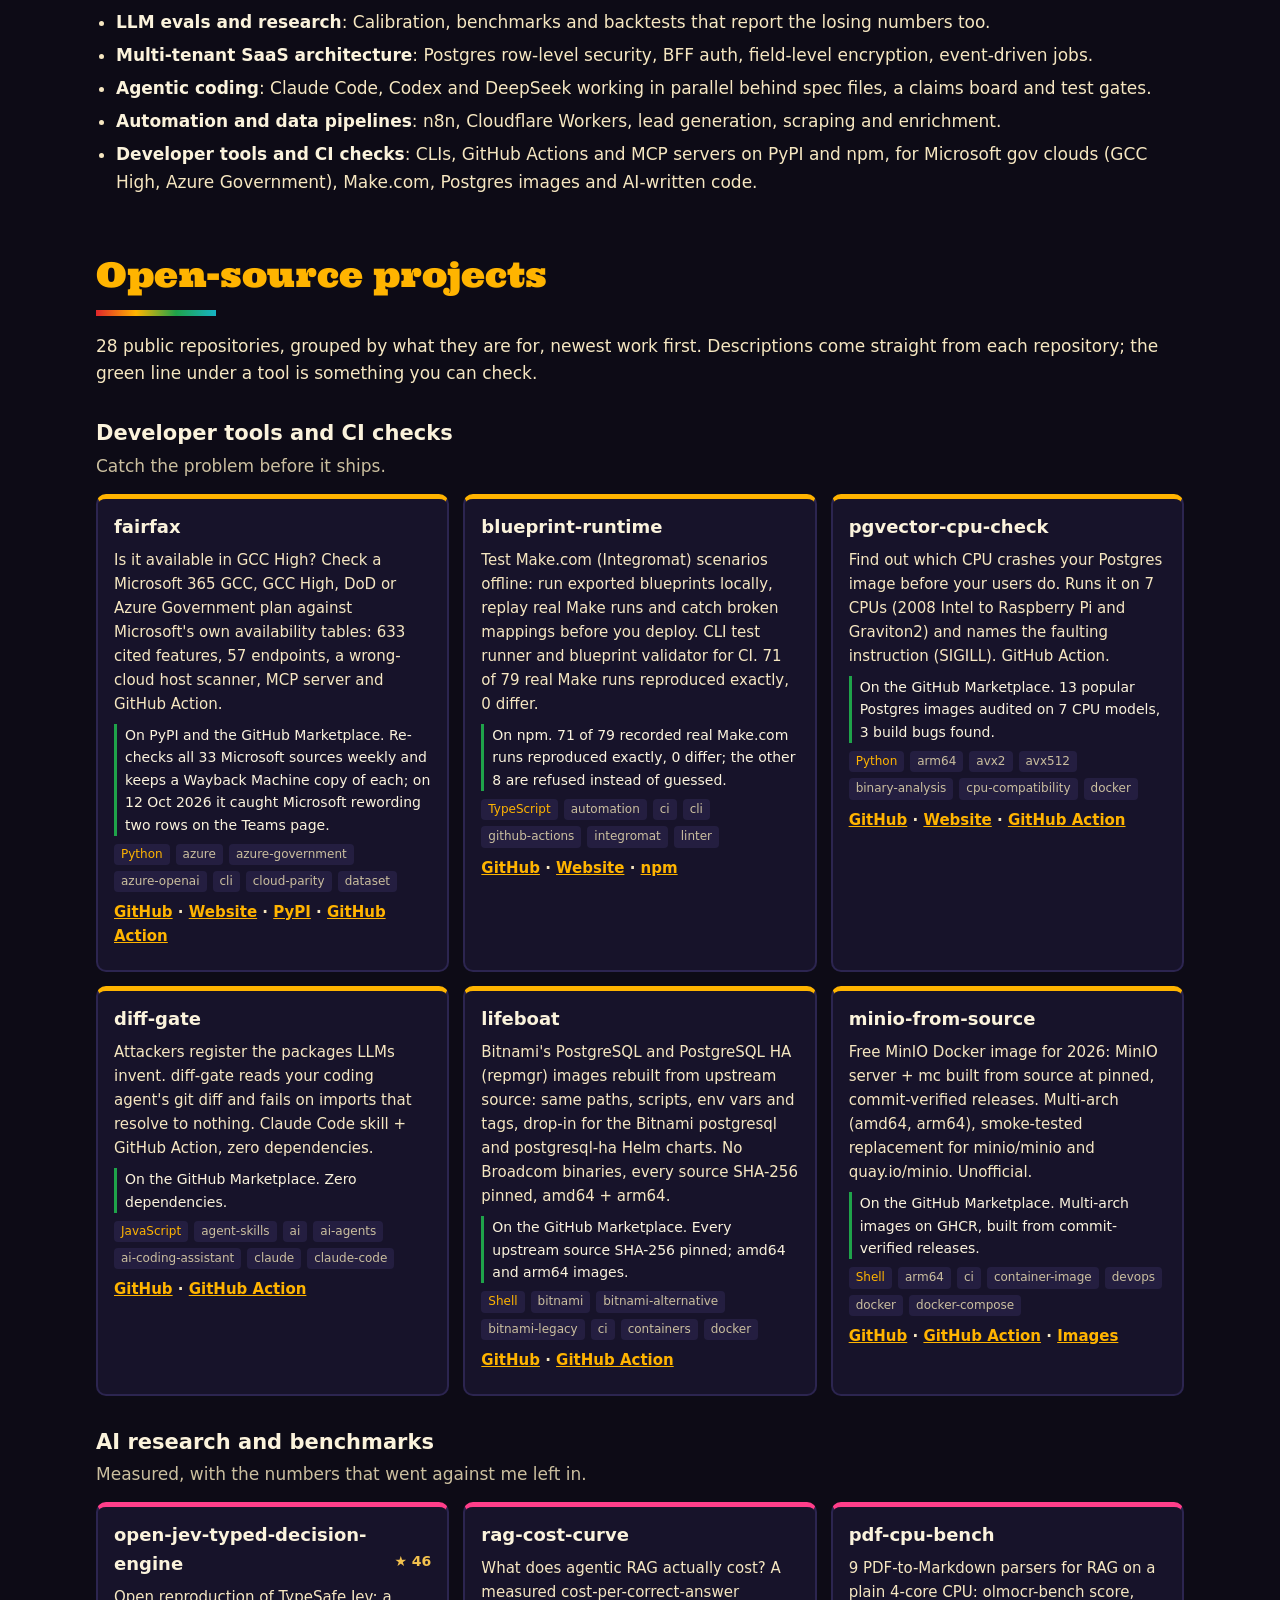
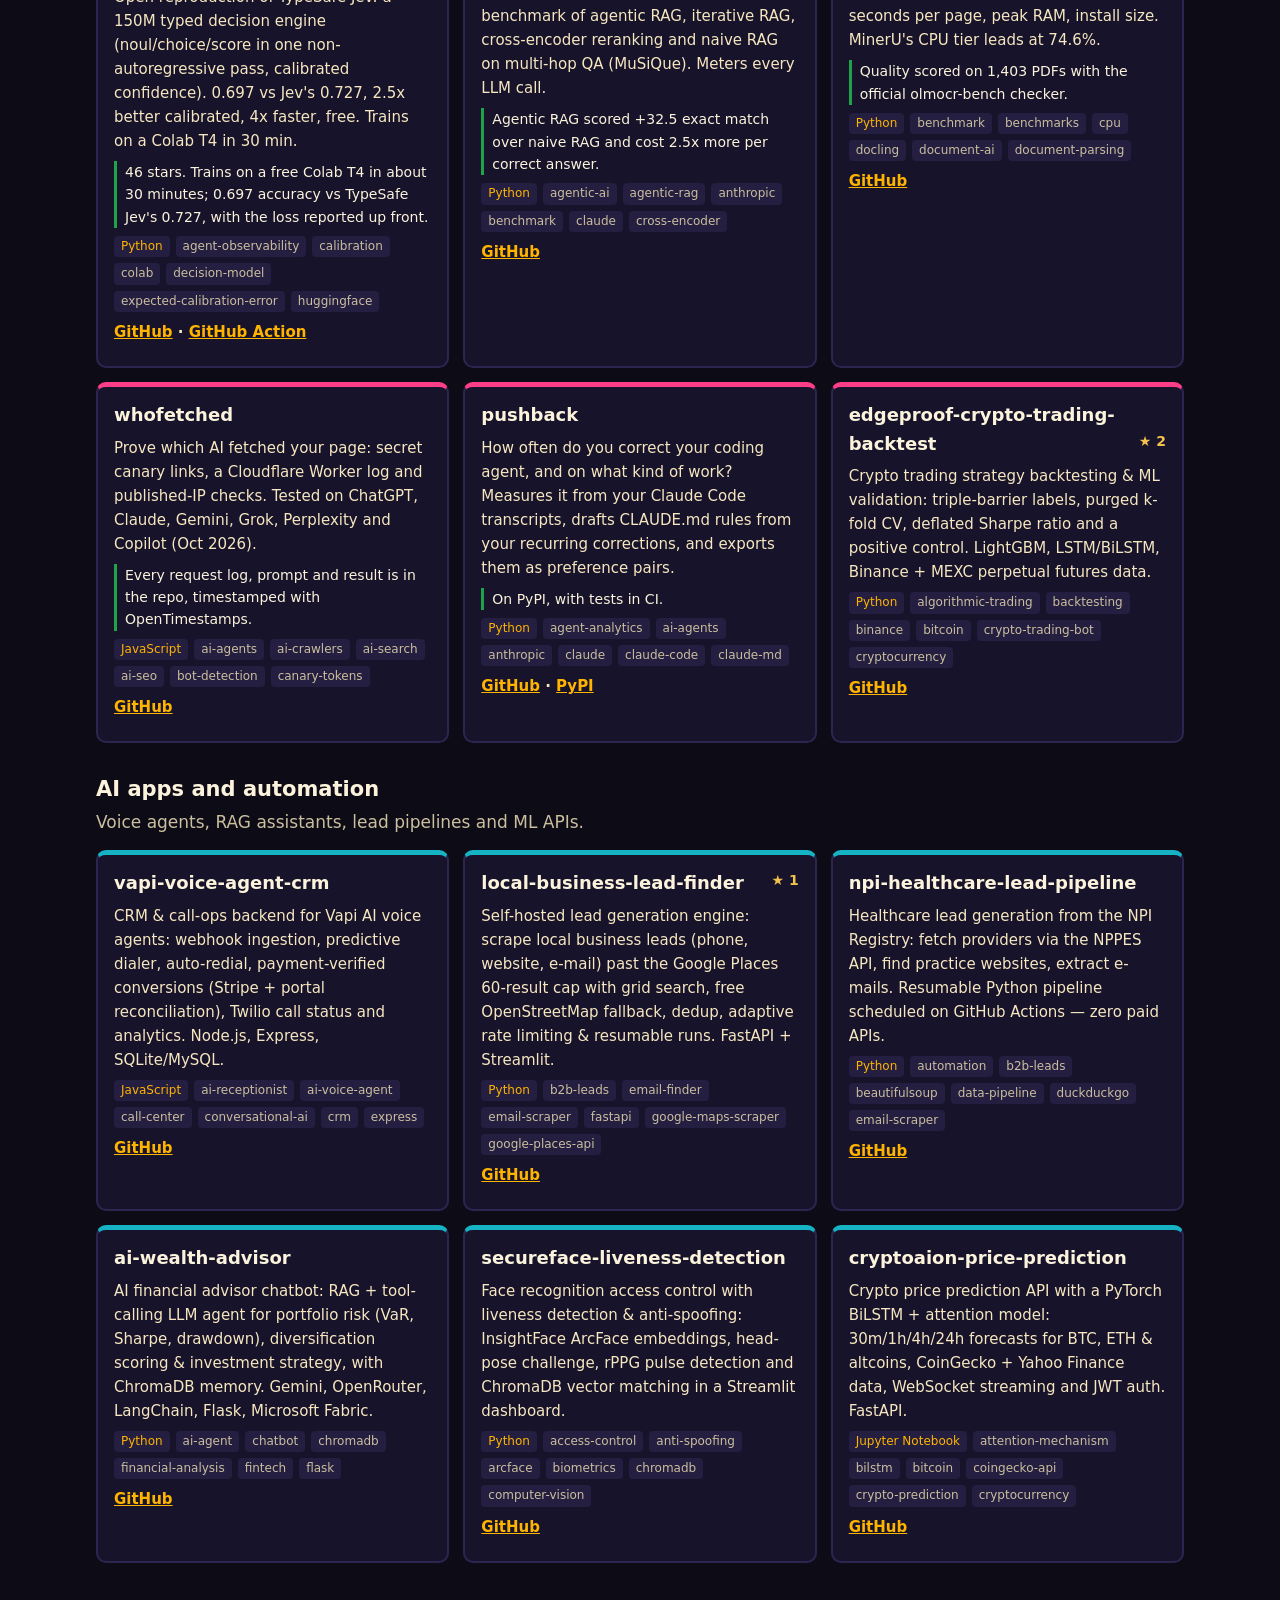
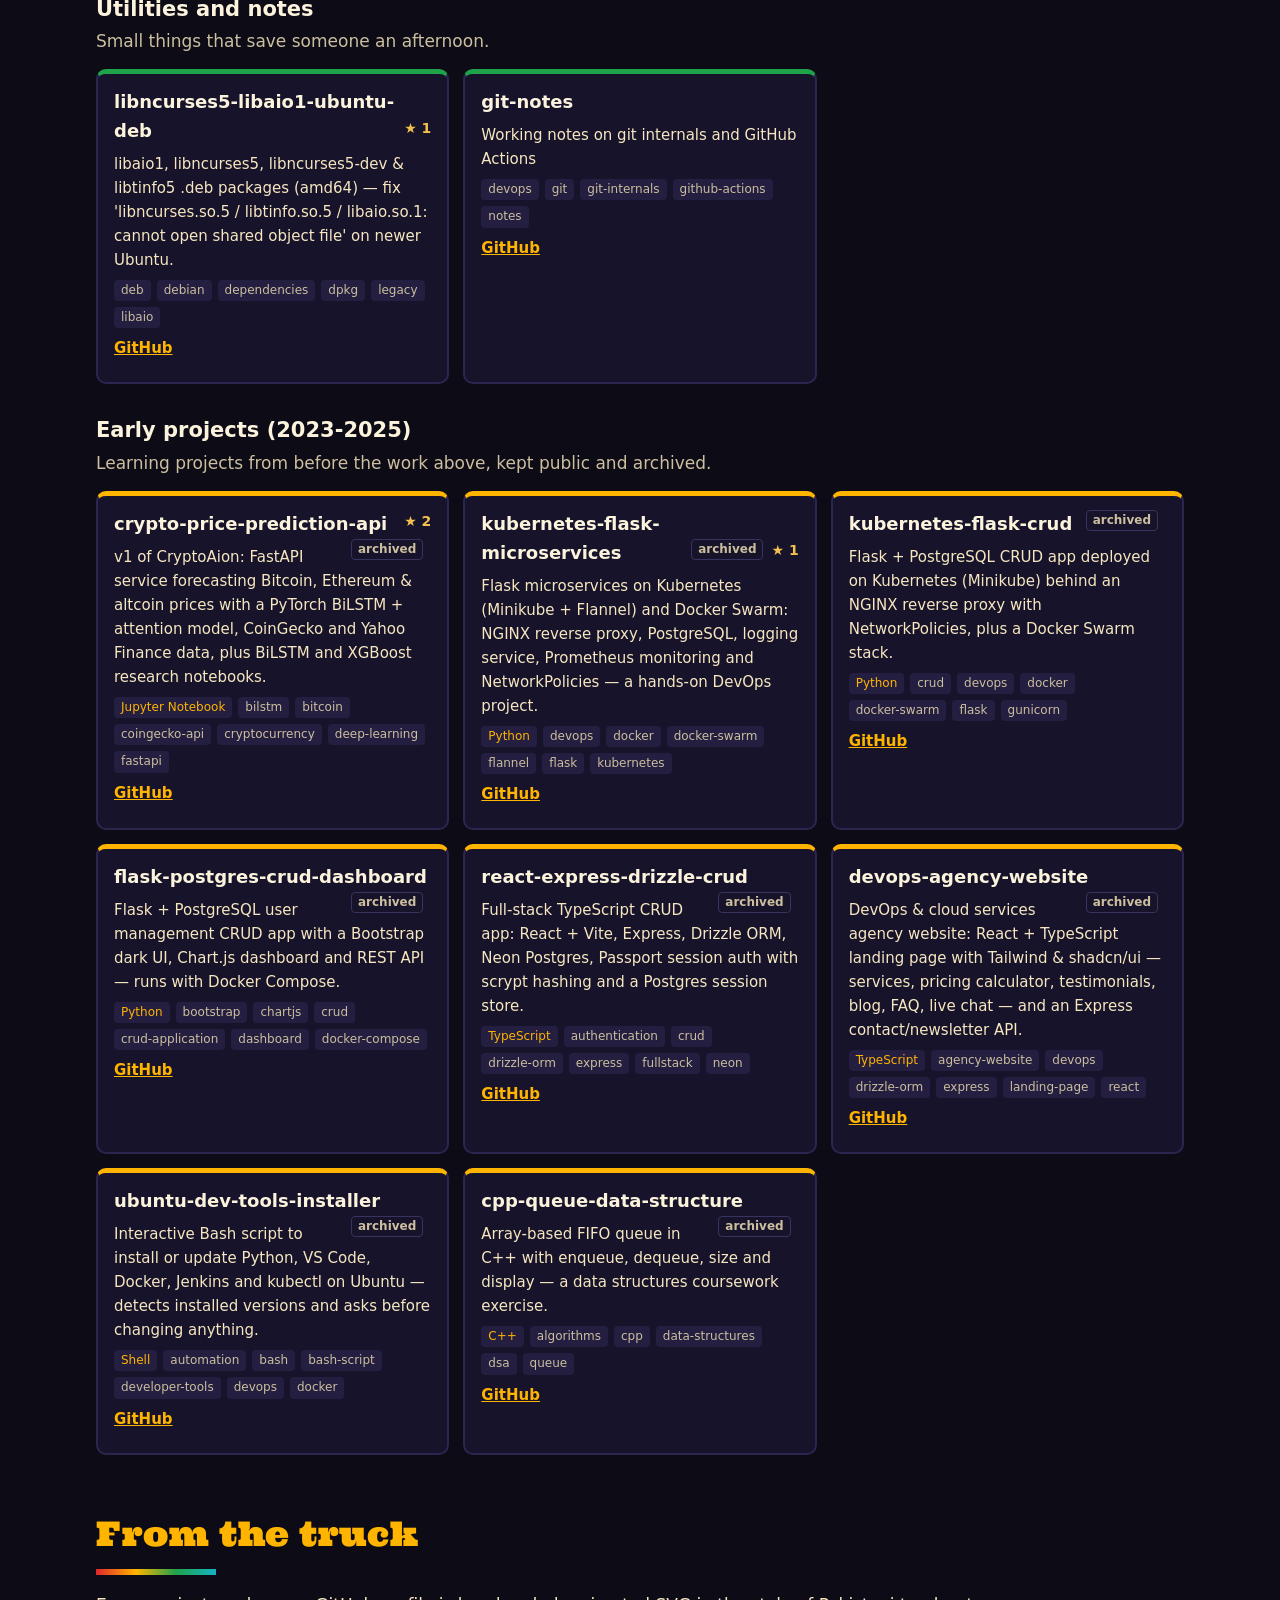
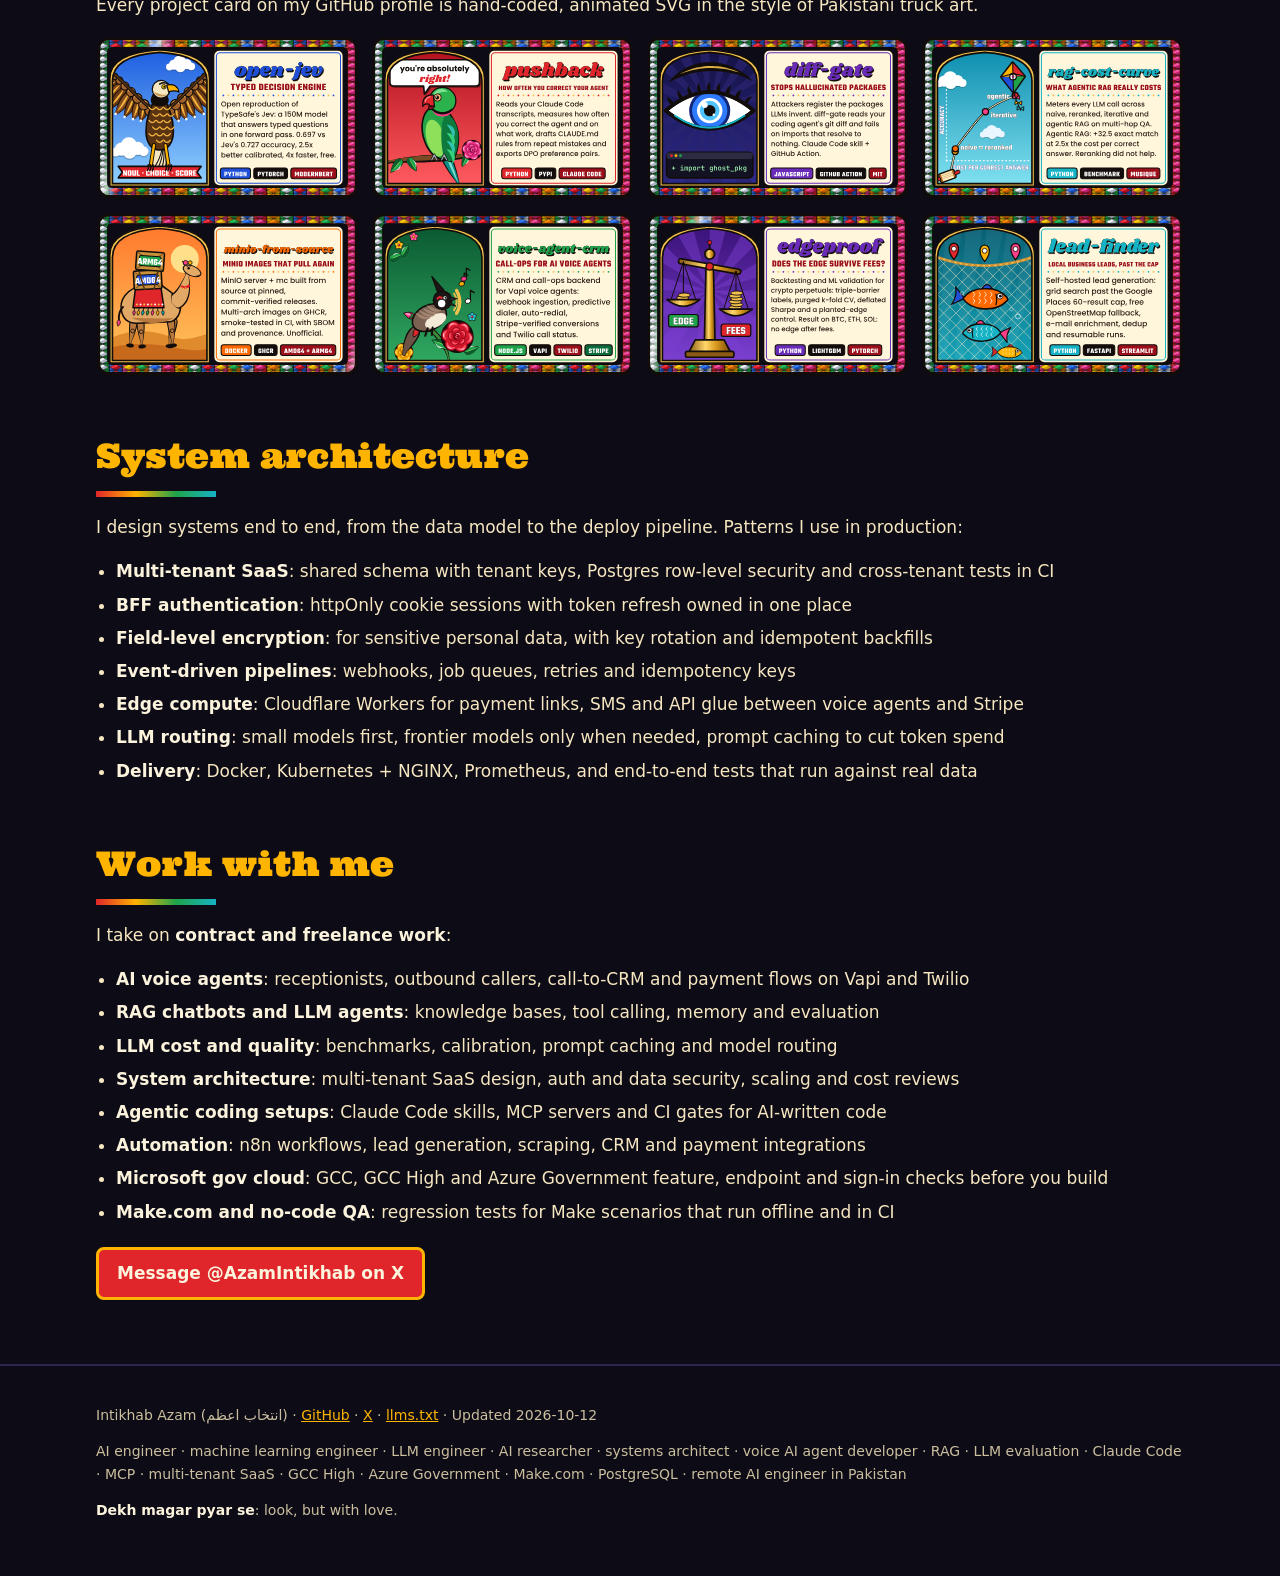
==== commit c75b3774: "Proof line per tool; early projects archived and grouped last; repo-listed-twice guard" ====
--- a/index.html
+++ b/index.html
@@ -20,7 +20,7 @@
 <meta name="twitter:card" content="summary_large_image"><meta name="twitter:site" content="@AzamIntikhab">
 <link rel="preconnect" href="https://fonts.googleapis.com"><link rel="preconnect" href="https://fonts.gstatic.com" crossorigin>
 <link href="https://fonts.googleapis.com/css2?family=Ultra&display=swap" rel="stylesheet">
-<script type="application/ld+json">{"@context": "https://schema.org", "@graph": [{"@type": "ProfilePage", "@id": "https://intikhab49.github.io/", "url": "https://intikhab49.github.io/", "name": "Intikhab Azam · AI/ML Engineer, Researcher & Systems Architect", "description": "AI/ML engineer and systems architect from Pakistan, working remotely with US teams: voice AI agents, RAG and LLM evaluation, multi-tenant SaaS, and open-source developer tools.", "inLanguage": "en", "dateModified": "2026-10-12", "mainEntity": {"@id": "https://intikhab49.github.io/#person"}}, {"@type": "Person", "@id": "https://intikhab49.github.io/#person", "name": "Intikhab Azam", "alternateName": "انتخاب اعظم", "jobTitle": "AI/ML Engineer, Researcher & Systems Architect", "description": "AI/ML engineer and systems architect from Pakistan, working remotely with US teams: voice AI agents, RAG and LLM evaluation, multi-tenant SaaS, and open-source developer tools.", "url": "https://intikhab49.github.io/", "image": "https://intikhab49.github.io/assets/og.png", "homeLocation": {"@type": "Country", "name": "Pakistan"}, "sameAs": ["https://github.com/intikhab49", "https://x.com/AzamIntikhab"], "knowsAbout": ["Voice AI agents", "Vapi", "Twilio", "Retrieval-augmented generation", "Agentic RAG", "LLM evaluation", "Model calibration", "Claude Code", "Model Context Protocol", "Multi-tenant SaaS", "PostgreSQL row-level security", "System architecture", "Machine learning", "PyTorch", "FastAPI", "NestJS", "n8n", "Cloudflare Workers", "Microsoft 365 GCC High", "Azure Government", "Make.com", "Docker", "Kubernetes", "GitHub Actions"]}, {"@type": "ItemList", "name": "Open-source projects by Intikhab Azam", "itemListElement": [{"@type": "ListItem", "position": 1, "item": {"@type": "SoftwareSourceCode", "name": "fairfax", "description": "Is it available in GCC High? Check a Microsoft 365 GCC, GCC High, DoD or Azure Government plan against Microsoft's own availability tables: 633 cited features, 57 endpoints, a wrong-cloud host scanner, MCP server and GitHub Action.", "codeRepository": "https://github.com/intikhab49/fairfax", "url": "https://intikhab49.github.io/fairfax/", "programmingLanguage": "Python", "author": {"@id": "https://intikhab49.github.io/#person"}}}, {"@type": "ListItem", "position": 2, "item": {"@type": "SoftwareSourceCode", "name": "blueprint-runtime", "description": "Test Make.com (Integromat) scenarios offline: run exported blueprints locally, replay real Make runs and catch broken mappings before you deploy. CLI test runner and blueprint validator for CI. 71 of 79 real Make runs reproduced exactly, 0 differ.", "codeRepository": "https://github.com/intikhab49/blueprint-runtime", "url": "https://intikhab49.github.io/blueprint-runtime/", "programmingLanguage": "TypeScript", "author": {"@id": "https://intikhab49.github.io/#person"}}}, {"@type": "ListItem", "position": 3, "item": {"@type": "SoftwareSourceCode", "name": "pgvector-cpu-check", "description": "Find out which CPU crashes your Postgres image before your users do. Runs it on 7 CPUs (2008 Intel to Raspberry Pi and Graviton2) and names the faulting instruction (SIGILL). GitHub Action.", "codeRepository": "https://github.com/intikhab49/pgvector-cpu-check", "url": "https://intikhab49.github.io/pgvector-cpu-check/", "programmingLanguage": "Python", "author": {"@id": "https://intikhab49.github.io/#person"}}}, {"@type": "ListItem", "position": 4, "item": {"@type": "SoftwareSourceCode", "name": "diff-gate", "description": "Attackers register the packages LLMs invent. diff-gate reads your coding agent's git diff and fails on imports that resolve to nothing. Claude Code skill + GitHub Action, zero dependencies.", "codeRepository": "https://github.com/intikhab49/diff-gate", "url": "https://github.com/marketplace/actions/diff-gate", "programmingLanguage": "JavaScript", "author": {"@id": "https://intikhab49.github.io/#person"}}}, {"@type": "ListItem", "position": 5, "item": {"@type": "SoftwareSourceCode", "name": "lifeboat", "description": "Bitnami's PostgreSQL and PostgreSQL HA (repmgr) images rebuilt from upstream source: same paths, scripts, env vars and tags, drop-in for the Bitnami postgresql and postgresql-ha Helm charts. No Broadcom binaries, every source SHA-256 pinned, amd64 + arm64.", "codeRepository": "https://github.com/intikhab49/lifeboat", "url": "https://github.com/marketplace/actions/postgresql-with-pgvector-and-postgis-lifeboat", "programmingLanguage": "Shell", "author": {"@id": "https://intikhab49.github.io/#person"}}}, {"@type": "ListItem", "position": 6, "item": {"@type": "SoftwareSourceCode", "name": "minio-from-source", "description": "Free MinIO Docker image for 2026: MinIO server + mc built from source at pinned, commit-verified releases. Multi-arch (amd64, arm64), smoke-tested replacement for minio/minio and quay.io/minio. Unofficial.", "codeRepository": "https://github.com/intikhab49/minio-from-source", "url": "https://github.com/marketplace/actions/minio-from-source", "programmingLanguage": "Shell", "author": {"@id": "https://intikhab49.github.io/#person"}}}, {"@type": "ListItem", "position": 7, "item": {"@type": "SoftwareSourceCode", "name": "open-jev-typed-decision-engine", "description": "Open reproduction of TypeSafe Jev: a 150M typed decision engine (noul/choice/score in one non-autoregressive pass, calibrated confidence). 0.697 vs Jev's 0.727, 2.5x better calibrated, 4x faster, free. Trains on a Colab T4 in 30 min.", "codeRepository": "https://github.com/intikhab49/open-jev-typed-decision-engine", "url": "https://github.com/marketplace/actions/open-jev-typed-decisions", "programmingLanguage": "Python", "author": {"@id": "https://intikhab49.github.io/#person"}}}, {"@type": "ListItem", "position": 8, "item": {"@type": "SoftwareSourceCode", "name": "rag-cost-curve", "description": "What does agentic RAG actually cost? A measured cost-per-correct-answer benchmark of agentic RAG, iterative RAG, cross-encoder reranking and naive RAG on multi-hop QA (MuSiQue). Meters every LLM call.", "codeRepository": "https://github.com/intikhab49/rag-cost-curve", "url": "https://github.com/intikhab49/rag-cost-curve", "programmingLanguage": "Python", "author": {"@id": "https://intikhab49.github.io/#person"}}}, {"@type": "ListItem", "position": 9, "item": {"@type": "SoftwareSourceCode", "name": "pdf-cpu-bench", "description": "9 PDF-to-Markdown parsers for RAG on a plain 4-core CPU: olmocr-bench score, seconds per page, peak RAM, install size. MinerU's CPU tier leads at 74.6%.", "codeRepository": "https://github.com/intikhab49/pdf-cpu-bench", "url": "https://github.com/intikhab49/pdf-cpu-bench", "programmingLanguage": "Python", "author": {"@id": "https://intikhab49.github.io/#person"}}}, {"@type": "ListItem", "position": 10, "item": {"@type": "SoftwareSourceCode", "name": "whofetched", "description": "Prove which AI fetched your page: secret canary links, a Cloudflare Worker log and published-IP checks. Tested on ChatGPT, Claude, Gemini, Grok, Perplexity and Copilot (Oct 2026).", "codeRepository": "https://github.com/intikhab49/whofetched", "url": "https://github.com/intikhab49/whofetched", "programmingLanguage": "JavaScript", "author": {"@id": "https://intikhab49.github.io/#person"}}}, {"@type": "ListItem", "position": 11, "item": {"@type": "SoftwareSourceCode", "name": "pushback", "description": "How often do you correct your coding agent, and on what kind of work? Measures it from your Claude Code transcripts, drafts CLAUDE.md rules from your recurring corrections, and exports them as preference pairs.", "codeRepository": "https://github.com/intikhab49/pushback", "url": "https://pypi.org/project/pushback/", "programmingLanguage": "Python", "author": {"@id": "https://intikhab49.github.io/#person"}}}, {"@type": "ListItem", "position": 12, "item": {"@type": "SoftwareSourceCode", "name": "edgeproof-crypto-trading-backtest", "description": "Crypto trading strategy backtesting & ML validation: triple-barrier labels, purged k-fold CV, deflated Sharpe ratio and a positive control. LightGBM, LSTM/BiLSTM, Binance + MEXC perpetual futures data.", "codeRepository": "https://github.com/intikhab49/edgeproof-crypto-trading-backtest", "url": "https://github.com/intikhab49/edgeproof-crypto-trading-backtest", "programmingLanguage": "Python", "author": {"@id": "https://intikhab49.github.io/#person"}}}, {"@type": "ListItem", "position": 13, "item": {"@type": "SoftwareSourceCode", "name": "vapi-voice-agent-crm", "description": "CRM & call-ops backend for Vapi AI voice agents: webhook ingestion, predictive dialer, auto-redial, payment-verified conversions (Stripe + portal reconciliation), Twilio call status and analytics. Node.js, Express, SQLite/MySQL.", "codeRepository": "https://github.com/intikhab49/vapi-voice-agent-crm", "url": "https://github.com/intikhab49/vapi-voice-agent-crm", "programmingLanguage": "JavaScript", "author": {"@id": "https://intikhab49.github.io/#person"}}}, {"@type": "ListItem", "position": 14, "item": {"@type": "SoftwareSourceCode", "name": "local-business-lead-finder", "description": "Self-hosted lead generation engine: scrape local business leads (phone, website, e-mail) past the Google Places 60-result cap with grid search, free OpenStreetMap fallback, dedup, adaptive rate limiting & resumable runs. FastAPI + Streamlit.", "codeRepository": "https://github.com/intikhab49/local-business-lead-finder", "url": "https://github.com/intikhab49/local-business-lead-finder", "programmingLanguage": "Python", "author": {"@id": "https://intikhab49.github.io/#person"}}}, {"@type": "ListItem", "position": 15, "item": {"@type": "SoftwareSourceCode", "name": "npi-healthcare-lead-pipeline", "description": "Healthcare lead generation from the NPI Registry: fetch providers via the NPPES API, find practice websites, extract e-mails. Resumable Python pipeline scheduled on GitHub Actions — zero paid APIs.", "codeRepository": "https://github.com/intikhab49/npi-healthcare-lead-pipeline", "url": "https://github.com/intikhab49/npi-healthcare-lead-pipeline", "programmingLanguage": "Python", "author": {"@id": "https://intikhab49.github.io/#person"}}}, {"@type": "ListItem", "position": 16, "item": {"@type": "SoftwareSourceCode", "name": "ai-wealth-advisor", "description": "AI financial advisor chatbot: RAG + tool-calling LLM agent for portfolio risk (VaR, Sharpe, drawdown), diversification scoring & investment strategy, with ChromaDB memory. Gemini, OpenRouter, LangChain, Flask, Microsoft Fabric.", "codeRepository": "https://github.com/intikhab49/ai-wealth-advisor", "url": "https://github.com/intikhab49/ai-wealth-advisor", "programmingLanguage": "Python", "author": {"@id": "https://intikhab49.github.io/#person"}}}, {"@type": "ListItem", "position": 17, "item": {"@type": "SoftwareSourceCode", "name": "secureface-liveness-detection", "description": "Face recognition access control with liveness detection & anti-spoofing: InsightFace ArcFace embeddings, head-pose challenge, rPPG pulse detection and ChromaDB vector matching in a Streamlit dashboard.", "codeRepository": "https://github.com/intikhab49/secureface-liveness-detection", "url": "https://github.com/intikhab49/secureface-liveness-detection", "programmingLanguage": "Python", "author": {"@id": "https://intikhab49.github.io/#person"}}}, {"@type": "ListItem", "position": 18, "item": {"@type": "SoftwareSourceCode", "name": "cryptoaion-price-prediction", "description": "Crypto price prediction API with a PyTorch BiLSTM + attention model: 30m/1h/4h/24h forecasts for BTC, ETH & altcoins, CoinGecko + Yahoo Finance data, WebSocket streaming and JWT auth. FastAPI.", "codeRepository": "https://github.com/intikhab49/cryptoaion-price-prediction", "url": "https://github.com/intikhab49/cryptoaion-price-prediction", "programmingLanguage": "Jupyter Notebook", "author": {"@id": "https://intikhab49.github.io/#person"}}}, {"@type": "ListItem", "position": 19, "item": {"@type": "SoftwareSourceCode", "name": "crypto-price-prediction-api", "description": "v1 of CryptoAion: FastAPI service forecasting Bitcoin, Ethereum & altcoin prices with a PyTorch BiLSTM + attention model, CoinGecko and Yahoo Finance data, plus BiLSTM and XGBoost research notebooks.", "codeRepository": "https://github.com/intikhab49/crypto-price-prediction-api", "url": "https://github.com/intikhab49/crypto-price-prediction-api", "programmingLanguage": "Jupyter Notebook", "author": {"@id": "https://intikhab49.github.io/#person"}}}, {"@type": "ListItem", "position": 20, "item": {"@type": "SoftwareSourceCode", "name": "kubernetes-flask-microservices", "description": "Flask microservices on Kubernetes (Minikube + Flannel) and Docker Swarm: NGINX reverse proxy, PostgreSQL, logging service, Prometheus monitoring and NetworkPolicies — a hands-on DevOps project.", "codeRepository": "https://github.com/intikhab49/kubernetes-flask-microservices", "url": "https://github.com/intikhab49/kubernetes-flask-microservices", "programmingLanguage": "Python", "author": {"@id": "https://intikhab49.github.io/#person"}}}, {"@type": "ListItem", "position": 21, "item": {"@type": "SoftwareSourceCode", "name": "kubernetes-flask-crud", "description": "Flask + PostgreSQL CRUD app deployed on Kubernetes (Minikube) behind an NGINX reverse proxy with NetworkPolicies, plus a Docker Swarm stack.", "codeRepository": "https://github.com/intikhab49/kubernetes-flask-crud", "url": "https://github.com/intikhab49/kubernetes-flask-crud", "programmingLanguage": "Python", "author": {"@id": "https://intikhab49.github.io/#person"}}}, {"@type": "ListItem", "position": 22, "item": {"@type": "SoftwareSourceCode", "name": "flask-postgres-crud-dashboard", "description": "Flask + PostgreSQL user management CRUD app with a Bootstrap dark UI, Chart.js dashboard and REST API — runs with Docker Compose.", "codeRepository": "https://github.com/intikhab49/flask-postgres-crud-dashboard", "url": "https://github.com/intikhab49/flask-postgres-crud-dashboard", "programmingLanguage": "Python", "author": {"@id": "https://intikhab49.github.io/#person"}}}, {"@type": "ListItem", "position": 23, "item": {"@type": "SoftwareSourceCode", "name": "react-express-drizzle-crud", "description": "Full-stack TypeScript CRUD app: React + Vite, Express, Drizzle ORM, Neon Postgres, Passport session auth with scrypt hashing and a Postgres session store.", "codeRepository": "https://github.com/intikhab49/react-express-drizzle-crud", "url": "https://github.com/intikhab49/react-express-drizzle-crud", "programmingLanguage": "TypeScript", "author": {"@id": "https://intikhab49.github.io/#person"}}}, {"@type": "ListItem", "position": 24, "item": {"@type": "SoftwareSourceCode", "name": "devops-agency-website", "description": "DevOps & cloud services agency website: React + TypeScript landing page with Tailwind & shadcn/ui — services, pricing calculator, testimonials, blog, FAQ, live chat — and an Express contact/newsletter API.", "codeRepository": "https://github.com/intikhab49/devops-agency-website", "url": "https://github.com/intikhab49/devops-agency-website", "programmingLanguage": "TypeScript", "author": {"@id": "https://intikhab49.github.io/#person"}}}, {"@type": "ListItem", "position": 25, "item": {"@type": "SoftwareSourceCode", "name": "ubuntu-dev-tools-installer", "description": "Interactive Bash script to install or update Python, VS Code, Docker, Jenkins and kubectl on Ubuntu — detects installed versions and asks before changing anything.", "codeRepository": "https://github.com/intikhab49/ubuntu-dev-tools-installer", "url": "https://github.com/intikhab49/ubuntu-dev-tools-installer", "programmingLanguage": "Shell", "author": {"@id": "https://intikhab49.github.io/#person"}}}, {"@type": "ListItem", "position": 26, "item": {"@type": "SoftwareSourceCode", "name": "libncurses5-libaio1-ubuntu-deb", "description": "libaio1, libncurses5, libncurses5-dev & libtinfo5 .deb packages (amd64) — fix 'libncurses.so.5 / libtinfo.so.5 / libaio.so.1: cannot open shared object file' on newer Ubuntu.", "codeRepository": "https://github.com/intikhab49/libncurses5-libaio1-ubuntu-deb", "url": "https://github.com/intikhab49/libncurses5-libaio1-ubuntu-deb", "author": {"@id": "https://intikhab49.github.io/#person"}}}, {"@type": "ListItem", "position": 27, "item": {"@type": "SoftwareSourceCode", "name": "git-notes", "description": "Working notes on git internals and GitHub Actions", "codeRepository": "https://github.com/intikhab49/git-notes", "url": "https://github.com/intikhab49/git-notes", "author": {"@id": "https://intikhab49.github.io/#person"}}}, {"@type": "ListItem", "position": 28, "item": {"@type": "SoftwareSourceCode", "name": "cpp-queue-data-structure", "description": "Array-based FIFO queue in C++ with enqueue, dequeue, size and display — a data structures coursework exercise.", "codeRepository": "https://github.com/intikhab49/cpp-queue-data-structure", "url": "https://github.com/intikhab49/cpp-queue-data-structure", "programmingLanguage": "C++", "author": {"@id": "https://intikhab49.github.io/#person"}}}]}]}</script>
+<script type="application/ld+json">{"@context": "https://schema.org", "@graph": [{"@type": "ProfilePage", "@id": "https://intikhab49.github.io/", "url": "https://intikhab49.github.io/", "name": "Intikhab Azam · AI/ML Engineer, Researcher & Systems Architect", "description": "AI/ML engineer and systems architect from Pakistan, working remotely with US teams: voice AI agents, RAG and LLM evaluation, multi-tenant SaaS, and open-source developer tools.", "inLanguage": "en", "dateModified": "2026-10-12", "mainEntity": {"@id": "https://intikhab49.github.io/#person"}}, {"@type": "Person", "@id": "https://intikhab49.github.io/#person", "name": "Intikhab Azam", "alternateName": "انتخاب اعظم", "jobTitle": "AI/ML Engineer, Researcher & Systems Architect", "description": "AI/ML engineer and systems architect from Pakistan, working remotely with US teams: voice AI agents, RAG and LLM evaluation, multi-tenant SaaS, and open-source developer tools.", "url": "https://intikhab49.github.io/", "image": "https://intikhab49.github.io/assets/og.png", "homeLocation": {"@type": "Country", "name": "Pakistan"}, "sameAs": ["https://github.com/intikhab49", "https://x.com/AzamIntikhab"], "knowsAbout": ["Voice AI agents", "Vapi", "Twilio", "Retrieval-augmented generation", "Agentic RAG", "LLM evaluation", "Model calibration", "Claude Code", "Model Context Protocol", "Multi-tenant SaaS", "PostgreSQL row-level security", "System architecture", "Machine learning", "PyTorch", "FastAPI", "NestJS", "n8n", "Cloudflare Workers", "Microsoft 365 GCC High", "Azure Government", "Make.com", "Docker", "Kubernetes", "GitHub Actions"]}, {"@type": "ItemList", "name": "Open-source projects by Intikhab Azam", "itemListElement": [{"@type": "ListItem", "position": 1, "item": {"@type": "SoftwareSourceCode", "name": "fairfax", "description": "Is it available in GCC High? Check a Microsoft 365 GCC, GCC High, DoD or Azure Government plan against Microsoft's own availability tables: 633 cited features, 57 endpoints, a wrong-cloud host scanner, MCP server and GitHub Action.", "codeRepository": "https://github.com/intikhab49/fairfax", "url": "https://intikhab49.github.io/fairfax/", "programmingLanguage": "Python", "author": {"@id": "https://intikhab49.github.io/#person"}}}, {"@type": "ListItem", "position": 2, "item": {"@type": "SoftwareSourceCode", "name": "blueprint-runtime", "description": "Test Make.com (Integromat) scenarios offline: run exported blueprints locally, replay real Make runs and catch broken mappings before you deploy. CLI test runner and blueprint validator for CI. 71 of 79 real Make runs reproduced exactly, 0 differ.", "codeRepository": "https://github.com/intikhab49/blueprint-runtime", "url": "https://intikhab49.github.io/blueprint-runtime/", "programmingLanguage": "TypeScript", "author": {"@id": "https://intikhab49.github.io/#person"}}}, {"@type": "ListItem", "position": 3, "item": {"@type": "SoftwareSourceCode", "name": "pgvector-cpu-check", "description": "Find out which CPU crashes your Postgres image before your users do. Runs it on 7 CPUs (2008 Intel to Raspberry Pi and Graviton2) and names the faulting instruction (SIGILL). GitHub Action.", "codeRepository": "https://github.com/intikhab49/pgvector-cpu-check", "url": "https://intikhab49.github.io/pgvector-cpu-check/", "programmingLanguage": "Python", "author": {"@id": "https://intikhab49.github.io/#person"}}}, {"@type": "ListItem", "position": 4, "item": {"@type": "SoftwareSourceCode", "name": "diff-gate", "description": "Attackers register the packages LLMs invent. diff-gate reads your coding agent's git diff and fails on imports that resolve to nothing. Claude Code skill + GitHub Action, zero dependencies.", "codeRepository": "https://github.com/intikhab49/diff-gate", "url": "https://github.com/marketplace/actions/diff-gate", "programmingLanguage": "JavaScript", "author": {"@id": "https://intikhab49.github.io/#person"}}}, {"@type": "ListItem", "position": 5, "item": {"@type": "SoftwareSourceCode", "name": "lifeboat", "description": "Bitnami's PostgreSQL and PostgreSQL HA (repmgr) images rebuilt from upstream source: same paths, scripts, env vars and tags, drop-in for the Bitnami postgresql and postgresql-ha Helm charts. No Broadcom binaries, every source SHA-256 pinned, amd64 + arm64.", "codeRepository": "https://github.com/intikhab49/lifeboat", "url": "https://github.com/marketplace/actions/postgresql-with-pgvector-and-postgis-lifeboat", "programmingLanguage": "Shell", "author": {"@id": "https://intikhab49.github.io/#person"}}}, {"@type": "ListItem", "position": 6, "item": {"@type": "SoftwareSourceCode", "name": "minio-from-source", "description": "Free MinIO Docker image for 2026: MinIO server + mc built from source at pinned, commit-verified releases. Multi-arch (amd64, arm64), smoke-tested replacement for minio/minio and quay.io/minio. Unofficial.", "codeRepository": "https://github.com/intikhab49/minio-from-source", "url": "https://github.com/marketplace/actions/minio-from-source", "programmingLanguage": "Shell", "author": {"@id": "https://intikhab49.github.io/#person"}}}, {"@type": "ListItem", "position": 7, "item": {"@type": "SoftwareSourceCode", "name": "open-jev-typed-decision-engine", "description": "Open reproduction of TypeSafe Jev: a 150M typed decision engine (noul/choice/score in one non-autoregressive pass, calibrated confidence). 0.697 vs Jev's 0.727, 2.5x better calibrated, 4x faster, free. Trains on a Colab T4 in 30 min.", "codeRepository": "https://github.com/intikhab49/open-jev-typed-decision-engine", "url": "https://github.com/marketplace/actions/open-jev-typed-decisions", "programmingLanguage": "Python", "author": {"@id": "https://intikhab49.github.io/#person"}}}, {"@type": "ListItem", "position": 8, "item": {"@type": "SoftwareSourceCode", "name": "rag-cost-curve", "description": "What does agentic RAG actually cost? A measured cost-per-correct-answer benchmark of agentic RAG, iterative RAG, cross-encoder reranking and naive RAG on multi-hop QA (MuSiQue). Meters every LLM call.", "codeRepository": "https://github.com/intikhab49/rag-cost-curve", "url": "https://github.com/intikhab49/rag-cost-curve", "programmingLanguage": "Python", "author": {"@id": "https://intikhab49.github.io/#person"}}}, {"@type": "ListItem", "position": 9, "item": {"@type": "SoftwareSourceCode", "name": "pdf-cpu-bench", "description": "9 PDF-to-Markdown parsers for RAG on a plain 4-core CPU: olmocr-bench score, seconds per page, peak RAM, install size. MinerU's CPU tier leads at 74.6%.", "codeRepository": "https://github.com/intikhab49/pdf-cpu-bench", "url": "https://github.com/intikhab49/pdf-cpu-bench", "programmingLanguage": "Python", "author": {"@id": "https://intikhab49.github.io/#person"}}}, {"@type": "ListItem", "position": 10, "item": {"@type": "SoftwareSourceCode", "name": "whofetched", "description": "Prove which AI fetched your page: secret canary links, a Cloudflare Worker log and published-IP checks. Tested on ChatGPT, Claude, Gemini, Grok, Perplexity and Copilot (Oct 2026).", "codeRepository": "https://github.com/intikhab49/whofetched", "url": "https://github.com/intikhab49/whofetched", "programmingLanguage": "JavaScript", "author": {"@id": "https://intikhab49.github.io/#person"}}}, {"@type": "ListItem", "position": 11, "item": {"@type": "SoftwareSourceCode", "name": "pushback", "description": "How often do you correct your coding agent, and on what kind of work? Measures it from your Claude Code transcripts, drafts CLAUDE.md rules from your recurring corrections, and exports them as preference pairs.", "codeRepository": "https://github.com/intikhab49/pushback", "url": "https://pypi.org/project/pushback/", "programmingLanguage": "Python", "author": {"@id": "https://intikhab49.github.io/#person"}}}, {"@type": "ListItem", "position": 12, "item": {"@type": "SoftwareSourceCode", "name": "edgeproof-crypto-trading-backtest", "description": "Crypto trading strategy backtesting & ML validation: triple-barrier labels, purged k-fold CV, deflated Sharpe ratio and a positive control. LightGBM, LSTM/BiLSTM, Binance + MEXC perpetual futures data.", "codeRepository": "https://github.com/intikhab49/edgeproof-crypto-trading-backtest", "url": "https://github.com/intikhab49/edgeproof-crypto-trading-backtest", "programmingLanguage": "Python", "author": {"@id": "https://intikhab49.github.io/#person"}}}, {"@type": "ListItem", "position": 13, "item": {"@type": "SoftwareSourceCode", "name": "vapi-voice-agent-crm", "description": "CRM & call-ops backend for Vapi AI voice agents: webhook ingestion, predictive dialer, auto-redial, payment-verified conversions (Stripe + portal reconciliation), Twilio call status and analytics. Node.js, Express, SQLite/MySQL.", "codeRepository": "https://github.com/intikhab49/vapi-voice-agent-crm", "url": "https://github.com/intikhab49/vapi-voice-agent-crm", "programmingLanguage": "JavaScript", "author": {"@id": "https://intikhab49.github.io/#person"}}}, {"@type": "ListItem", "position": 14, "item": {"@type": "SoftwareSourceCode", "name": "local-business-lead-finder", "description": "Self-hosted lead generation engine: scrape local business leads (phone, website, e-mail) past the Google Places 60-result cap with grid search, free OpenStreetMap fallback, dedup, adaptive rate limiting & resumable runs. FastAPI + Streamlit.", "codeRepository": "https://github.com/intikhab49/local-business-lead-finder", "url": "https://github.com/intikhab49/local-business-lead-finder", "programmingLanguage": "Python", "author": {"@id": "https://intikhab49.github.io/#person"}}}, {"@type": "ListItem", "position": 15, "item": {"@type": "SoftwareSourceCode", "name": "npi-healthcare-lead-pipeline", "description": "Healthcare lead generation from the NPI Registry: fetch providers via the NPPES API, find practice websites, extract e-mails. Resumable Python pipeline scheduled on GitHub Actions — zero paid APIs.", "codeRepository": "https://github.com/intikhab49/npi-healthcare-lead-pipeline", "url": "https://github.com/intikhab49/npi-healthcare-lead-pipeline", "programmingLanguage": "Python", "author": {"@id": "https://intikhab49.github.io/#person"}}}, {"@type": "ListItem", "position": 16, "item": {"@type": "SoftwareSourceCode", "name": "ai-wealth-advisor", "description": "AI financial advisor chatbot: RAG + tool-calling LLM agent for portfolio risk (VaR, Sharpe, drawdown), diversification scoring & investment strategy, with ChromaDB memory. Gemini, OpenRouter, LangChain, Flask, Microsoft Fabric.", "codeRepository": "https://github.com/intikhab49/ai-wealth-advisor", "url": "https://github.com/intikhab49/ai-wealth-advisor", "programmingLanguage": "Python", "author": {"@id": "https://intikhab49.github.io/#person"}}}, {"@type": "ListItem", "position": 17, "item": {"@type": "SoftwareSourceCode", "name": "secureface-liveness-detection", "description": "Face recognition access control with liveness detection & anti-spoofing: InsightFace ArcFace embeddings, head-pose challenge, rPPG pulse detection and ChromaDB vector matching in a Streamlit dashboard.", "codeRepository": "https://github.com/intikhab49/secureface-liveness-detection", "url": "https://github.com/intikhab49/secureface-liveness-detection", "programmingLanguage": "Python", "author": {"@id": "https://intikhab49.github.io/#person"}}}, {"@type": "ListItem", "position": 18, "item": {"@type": "SoftwareSourceCode", "name": "cryptoaion-price-prediction", "description": "Crypto price prediction API with a PyTorch BiLSTM + attention model: 30m/1h/4h/24h forecasts for BTC, ETH & altcoins, CoinGecko + Yahoo Finance data, WebSocket streaming and JWT auth. FastAPI.", "codeRepository": "https://github.com/intikhab49/cryptoaion-price-prediction", "url": "https://github.com/intikhab49/cryptoaion-price-prediction", "programmingLanguage": "Jupyter Notebook", "author": {"@id": "https://intikhab49.github.io/#person"}}}, {"@type": "ListItem", "position": 19, "item": {"@type": "SoftwareSourceCode", "name": "libncurses5-libaio1-ubuntu-deb", "description": "libaio1, libncurses5, libncurses5-dev & libtinfo5 .deb packages (amd64) — fix 'libncurses.so.5 / libtinfo.so.5 / libaio.so.1: cannot open shared object file' on newer Ubuntu.", "codeRepository": "https://github.com/intikhab49/libncurses5-libaio1-ubuntu-deb", "url": "https://github.com/intikhab49/libncurses5-libaio1-ubuntu-deb", "author": {"@id": "https://intikhab49.github.io/#person"}}}, {"@type": "ListItem", "position": 20, "item": {"@type": "SoftwareSourceCode", "name": "git-notes", "description": "Working notes on git internals and GitHub Actions", "codeRepository": "https://github.com/intikhab49/git-notes", "url": "https://github.com/intikhab49/git-notes", "author": {"@id": "https://intikhab49.github.io/#person"}}}, {"@type": "ListItem", "position": 21, "item": {"@type": "SoftwareSourceCode", "name": "crypto-price-prediction-api", "description": "v1 of CryptoAion: FastAPI service forecasting Bitcoin, Ethereum & altcoin prices with a PyTorch BiLSTM + attention model, CoinGecko and Yahoo Finance data, plus BiLSTM and XGBoost research notebooks.", "codeRepository": "https://github.com/intikhab49/crypto-price-prediction-api", "url": "https://github.com/intikhab49/crypto-price-prediction-api", "programmingLanguage": "Jupyter Notebook", "author": {"@id": "https://intikhab49.github.io/#person"}}}, {"@type": "ListItem", "position": 22, "item": {"@type": "SoftwareSourceCode", "name": "kubernetes-flask-microservices", "description": "Flask microservices on Kubernetes (Minikube + Flannel) and Docker Swarm: NGINX reverse proxy, PostgreSQL, logging service, Prometheus monitoring and NetworkPolicies — a hands-on DevOps project.", "codeRepository": "https://github.com/intikhab49/kubernetes-flask-microservices", "url": "https://github.com/intikhab49/kubernetes-flask-microservices", "programmingLanguage": "Python", "author": {"@id": "https://intikhab49.github.io/#person"}}}, {"@type": "ListItem", "position": 23, "item": {"@type": "SoftwareSourceCode", "name": "kubernetes-flask-crud", "description": "Flask + PostgreSQL CRUD app deployed on Kubernetes (Minikube) behind an NGINX reverse proxy with NetworkPolicies, plus a Docker Swarm stack.", "codeRepository": "https://github.com/intikhab49/kubernetes-flask-crud", "url": "https://github.com/intikhab49/kubernetes-flask-crud", "programmingLanguage": "Python", "author": {"@id": "https://intikhab49.github.io/#person"}}}, {"@type": "ListItem", "position": 24, "item": {"@type": "SoftwareSourceCode", "name": "flask-postgres-crud-dashboard", "description": "Flask + PostgreSQL user management CRUD app with a Bootstrap dark UI, Chart.js dashboard and REST API — runs with Docker Compose.", "codeRepository": "https://github.com/intikhab49/flask-postgres-crud-dashboard", "url": "https://github.com/intikhab49/flask-postgres-crud-dashboard", "programmingLanguage": "Python", "author": {"@id": "https://intikhab49.github.io/#person"}}}, {"@type": "ListItem", "position": 25, "item": {"@type": "SoftwareSourceCode", "name": "react-express-drizzle-crud", "description": "Full-stack TypeScript CRUD app: React + Vite, Express, Drizzle ORM, Neon Postgres, Passport session auth with scrypt hashing and a Postgres session store.", "codeRepository": "https://github.com/intikhab49/react-express-drizzle-crud", "url": "https://github.com/intikhab49/react-express-drizzle-crud", "programmingLanguage": "TypeScript", "author": {"@id": "https://intikhab49.github.io/#person"}}}, {"@type": "ListItem", "position": 26, "item": {"@type": "SoftwareSourceCode", "name": "devops-agency-website", "description": "DevOps & cloud services agency website: React + TypeScript landing page with Tailwind & shadcn/ui — services, pricing calculator, testimonials, blog, FAQ, live chat — and an Express contact/newsletter API.", "codeRepository": "https://github.com/intikhab49/devops-agency-website", "url": "https://github.com/intikhab49/devops-agency-website", "programmingLanguage": "TypeScript", "author": {"@id": "https://intikhab49.github.io/#person"}}}, {"@type": "ListItem", "position": 27, "item": {"@type": "SoftwareSourceCode", "name": "ubuntu-dev-tools-installer", "description": "Interactive Bash script to install or update Python, VS Code, Docker, Jenkins and kubectl on Ubuntu — detects installed versions and asks before changing anything.", "codeRepository": "https://github.com/intikhab49/ubuntu-dev-tools-installer", "url": "https://github.com/intikhab49/ubuntu-dev-tools-installer", "programmingLanguage": "Shell", "author": {"@id": "https://intikhab49.github.io/#person"}}}, {"@type": "ListItem", "position": 28, "item": {"@type": "SoftwareSourceCode", "name": "cpp-queue-data-structure", "description": "Array-based FIFO queue in C++ with enqueue, dequeue, size and display — a data structures coursework exercise.", "codeRepository": "https://github.com/intikhab49/cpp-queue-data-structure", "url": "https://github.com/intikhab49/cpp-queue-data-structure", "programmingLanguage": "C++", "author": {"@id": "https://intikhab49.github.io/#person"}}}]}]}</script>
 <style>
 :root{--night:#0d0b16;--panel:#17132a;--cream:#f6e7c1;--paper:#fbf3dc;--red:#e0262b;--saffron:#ffb400;--gold:#f2c14e;
 --green:#1fa34a;--teal:#16b3c4;--pink:#ff3e8a;--blue:#1f4fd8;--muted:#cbbf9f}
@@ -53,6 +53,9 @@
 .tags{display:flex;flex-wrap:wrap;gap:6px;list-style:none;padding:0;margin:0 0 8px}
 .tags li{font-size:12px;background:#241e40;border-radius:4px;padding:1px 7px;color:var(--muted)} .tags li.lang{color:var(--saffron)}
 .links{font-size:14px;font-weight:600}
+.proof{border-left:3px solid var(--green);padding-left:8px;color:var(--paper);font-size:14px!important}
+.arch{float:right;margin-right:8px;font-size:12px;color:var(--muted);border:1px solid #3a3360;border-radius:4px;padding:0 6px}
+.group:nth-of-type(6) .proj{border-top-color:#3a3360;opacity:.85}
 .gallery{display:grid;grid-template-columns:repeat(auto-fill,minmax(260px,1fr));gap:12px}
 .gallery img{display:block;width:100%;height:auto;border-radius:8px}
 footer{margin:60px 0 0;padding:24px 0 40px;border-top:2px solid #2c2550;color:var(--muted);font-size:14px}
@@ -73,8 +76,8 @@
 <ul class="plain"><li><b>AI voice agents</b>: Vapi and Twilio receptionists and outbound callers, wired into CRMs, payments and SMS.</li><li><b>RAG and LLM agents</b>: Knowledge-base chatbots with tool calling and memory, evaluated by cost per correct answer.</li><li><b>LLM evals and research</b>: Calibration, benchmarks and backtests that report the losing numbers too.</li><li><b>Multi-tenant SaaS architecture</b>: Postgres row-level security, BFF auth, field-level encryption, event-driven jobs.</li><li><b>Agentic coding</b>: Claude Code, Codex and DeepSeek working in parallel behind spec files, a claims board and test gates.</li><li><b>Automation and data pipelines</b>: n8n, Cloudflare Workers, lead generation, scraping and enrichment.</li><li><b>Developer tools and CI checks</b>: CLIs, GitHub Actions and MCP servers on PyPI and npm, for Microsoft gov clouds (GCC High, Azure Government), Make.com, Postgres images and AI-written code.</li></ul>
 
 <h2 id="projects">Open-source projects</h2>
-<p>28 public repositories, grouped by what they are for. Descriptions come straight from each repository.</p>
-<section class="group"><h3 class="gh">Developer tools and CI checks</h3><p class="sub">Catch the problem before it ships.</p><div class="grid"><article class="proj"><h3><a href="https://github.com/intikhab49/fairfax">fairfax</a></h3><p>Is it available in GCC High? Check a Microsoft 365 GCC, GCC High, DoD or Azure Government plan against Microsoft&#x27;s own availability tables: 633 cited features, 57 endpoints, a wrong-cloud host scanner, MCP server and GitHub Action.</p><ul class="tags"><li class="lang">Python</li><li>azure</li><li>azure-government</li><li>azure-openai</li><li>cli</li><li>cloud-parity</li><li>dataset</li></ul><p class="links"><a href="https://github.com/intikhab49/fairfax">GitHub</a> · <a href="https://intikhab49.github.io/fairfax/">Website</a> · <a href="https://pypi.org/project/fairfax/">PyPI</a> · <a href="https://github.com/marketplace/actions/fairfax-gov-cloud-check">GitHub Action</a></p></article><article class="proj"><h3><a href="https://github.com/intikhab49/blueprint-runtime">blueprint-runtime</a></h3><p>Test Make.com (Integromat) scenarios offline: run exported blueprints locally, replay real Make runs and catch broken mappings before you deploy. CLI test runner and blueprint validator for CI. 71 of 79 real Make runs reproduced exactly, 0 differ.</p><ul class="tags"><li class="lang">TypeScript</li><li>automation</li><li>ci</li><li>cli</li><li>github-actions</li><li>integromat</li><li>linter</li></ul><p class="links"><a href="https://github.com/intikhab49/blueprint-runtime">GitHub</a> · <a href="https://intikhab49.github.io/blueprint-runtime/">Website</a> · <a href="https://www.npmjs.com/package/blueprint-runtime">npm</a></p></article><article class="proj"><h3><a href="https://github.com/intikhab49/pgvector-cpu-check">pgvector-cpu-check</a></h3><p>Find out which CPU crashes your Postgres image before your users do. Runs it on 7 CPUs (2008 Intel to Raspberry Pi and Graviton2) and names the faulting instruction (SIGILL). GitHub Action.</p><ul class="tags"><li class="lang">Python</li><li>arm64</li><li>avx2</li><li>avx512</li><li>binary-analysis</li><li>cpu-compatibility</li><li>docker</li></ul><p class="links"><a href="https://github.com/intikhab49/pgvector-cpu-check">GitHub</a> · <a href="https://intikhab49.github.io/pgvector-cpu-check/">Website</a> · <a href="https://github.com/marketplace/actions/pgvector-cpu-check">GitHub Action</a></p></article><article class="proj"><h3><a href="https://github.com/intikhab49/diff-gate">diff-gate</a></h3><p>Attackers register the packages LLMs invent. diff-gate reads your coding agent&#x27;s git diff and fails on imports that resolve to nothing. Claude Code skill + GitHub Action, zero dependencies.</p><ul class="tags"><li class="lang">JavaScript</li><li>agent-skills</li><li>ai</li><li>ai-agents</li><li>ai-coding-assistant</li><li>claude</li><li>claude-code</li></ul><p class="links"><a href="https://github.com/intikhab49/diff-gate">GitHub</a> · <a href="https://github.com/marketplace/actions/diff-gate">GitHub Action</a></p></article><article class="proj"><h3><a href="https://github.com/intikhab49/lifeboat">lifeboat</a></h3><p>Bitnami&#x27;s PostgreSQL and PostgreSQL HA (repmgr) images rebuilt from upstream source: same paths, scripts, env vars and tags, drop-in for the Bitnami postgresql and postgresql-ha Helm charts. No Broadcom binaries, every source SHA-256 pinned, amd64 + arm64.</p><ul class="tags"><li class="lang">Shell</li><li>bitnami</li><li>bitnami-alternative</li><li>bitnami-legacy</li><li>ci</li><li>containers</li><li>docker</li></ul><p class="links"><a href="https://github.com/intikhab49/lifeboat">GitHub</a> · <a href="https://github.com/marketplace/actions/postgresql-with-pgvector-and-postgis-lifeboat">GitHub Action</a></p></article><article class="proj"><h3><a href="https://github.com/intikhab49/minio-from-source">minio-from-source</a></h3><p>Free MinIO Docker image for 2026: MinIO server + mc built from source at pinned, commit-verified releases. Multi-arch (amd64, arm64), smoke-tested replacement for minio/minio and quay.io/minio. Unofficial.</p><ul class="tags"><li class="lang">Shell</li><li>arm64</li><li>ci</li><li>container-image</li><li>devops</li><li>docker</li><li>docker-compose</li></ul><p class="links"><a href="https://github.com/intikhab49/minio-from-source">GitHub</a> · <a href="https://github.com/marketplace/actions/minio-from-source">GitHub Action</a> · <a href="https://github.com/intikhab49/minio-from-source/pkgs/container/minio-from-source">Images</a></p></article></div></section><section class="group"><h3 class="gh">AI research and benchmarks</h3><p class="sub">Measured, with the numbers that went against me left in.</p><div class="grid"><article class="proj"><h3><a href="https://github.com/intikhab49/open-jev-typed-decision-engine">open-jev-typed-decision-engine</a><span class="stars" title="GitHub stars">★ 46</span></h3><p>Open reproduction of TypeSafe Jev: a 150M typed decision engine (noul/choice/score in one non-autoregressive pass, calibrated confidence). 0.697 vs Jev&#x27;s 0.727, 2.5x better calibrated, 4x faster, free. Trains on a Colab T4 in 30 min.</p><ul class="tags"><li class="lang">Python</li><li>agent-observability</li><li>calibration</li><li>colab</li><li>decision-model</li><li>expected-calibration-error</li><li>huggingface</li></ul><p class="links"><a href="https://github.com/intikhab49/open-jev-typed-decision-engine">GitHub</a> · <a href="https://github.com/marketplace/actions/open-jev-typed-decisions">GitHub Action</a></p></article><article class="proj"><h3><a href="https://github.com/intikhab49/rag-cost-curve">rag-cost-curve</a></h3><p>What does agentic RAG actually cost? A measured cost-per-correct-answer benchmark of agentic RAG, iterative RAG, cross-encoder reranking and naive RAG on multi-hop QA (MuSiQue). Meters every LLM call.</p><ul class="tags"><li class="lang">Python</li><li>agentic-ai</li><li>agentic-rag</li><li>anthropic</li><li>benchmark</li><li>claude</li><li>cross-encoder</li></ul><p class="links"><a href="https://github.com/intikhab49/rag-cost-curve">GitHub</a></p></article><article class="proj"><h3><a href="https://github.com/intikhab49/pdf-cpu-bench">pdf-cpu-bench</a></h3><p>9 PDF-to-Markdown parsers for RAG on a plain 4-core CPU: olmocr-bench score, seconds per page, peak RAM, install size. MinerU&#x27;s CPU tier leads at 74.6%.</p><ul class="tags"><li class="lang">Python</li><li>benchmark</li><li>benchmarks</li><li>cpu</li><li>docling</li><li>document-ai</li><li>document-parsing</li></ul><p class="links"><a href="https://github.com/intikhab49/pdf-cpu-bench">GitHub</a></p></article><article class="proj"><h3><a href="https://github.com/intikhab49/whofetched">whofetched</a></h3><p>Prove which AI fetched your page: secret canary links, a Cloudflare Worker log and published-IP checks. Tested on ChatGPT, Claude, Gemini, Grok, Perplexity and Copilot (Oct 2026).</p><ul class="tags"><li class="lang">JavaScript</li><li>ai-agents</li><li>ai-crawlers</li><li>ai-search</li><li>ai-seo</li><li>bot-detection</li><li>canary-tokens</li></ul><p class="links"><a href="https://github.com/intikhab49/whofetched">GitHub</a></p></article><article class="proj"><h3><a href="https://github.com/intikhab49/pushback">pushback</a></h3><p>How often do you correct your coding agent, and on what kind of work? Measures it from your Claude Code transcripts, drafts CLAUDE.md rules from your recurring corrections, and exports them as preference pairs.</p><ul class="tags"><li class="lang">Python</li><li>agent-analytics</li><li>ai-agents</li><li>anthropic</li><li>claude</li><li>claude-code</li><li>claude-md</li></ul><p class="links"><a href="https://github.com/intikhab49/pushback">GitHub</a> · <a href="https://pypi.org/project/pushback/">PyPI</a></p></article><article class="proj"><h3><a href="https://github.com/intikhab49/edgeproof-crypto-trading-backtest">edgeproof-crypto-trading-backtest</a><span class="stars" title="GitHub stars">★ 1</span></h3><p>Crypto trading strategy backtesting &amp; ML validation: triple-barrier labels, purged k-fold CV, deflated Sharpe ratio and a positive control. LightGBM, LSTM/BiLSTM, Binance + MEXC perpetual futures data.</p><ul class="tags"><li class="lang">Python</li><li>algorithmic-trading</li><li>backtesting</li><li>binance</li><li>bitcoin</li><li>crypto-trading-bot</li><li>cryptocurrency</li></ul><p class="links"><a href="https://github.com/intikhab49/edgeproof-crypto-trading-backtest">GitHub</a></p></article></div></section><section class="group"><h3 class="gh">AI apps and automation</h3><p class="sub">Voice agents, RAG assistants, lead pipelines and ML APIs.</p><div class="grid"><article class="proj"><h3><a href="https://github.com/intikhab49/vapi-voice-agent-crm">vapi-voice-agent-crm</a></h3><p>CRM &amp; call-ops backend for Vapi AI voice agents: webhook ingestion, predictive dialer, auto-redial, payment-verified conversions (Stripe + portal reconciliation), Twilio call status and analytics. Node.js, Express, SQLite/MySQL.</p><ul class="tags"><li class="lang">JavaScript</li><li>ai-receptionist</li><li>ai-voice-agent</li><li>call-center</li><li>conversational-ai</li><li>crm</li><li>express</li></ul><p class="links"><a href="https://github.com/intikhab49/vapi-voice-agent-crm">GitHub</a></p></article><article class="proj"><h3><a href="https://github.com/intikhab49/local-business-lead-finder">local-business-lead-finder</a><span class="stars" title="GitHub stars">★ 1</span></h3><p>Self-hosted lead generation engine: scrape local business leads (phone, website, e-mail) past the Google Places 60-result cap with grid search, free OpenStreetMap fallback, dedup, adaptive rate limiting &amp; resumable runs. FastAPI + Streamlit.</p><ul class="tags"><li class="lang">Python</li><li>b2b-leads</li><li>email-finder</li><li>email-scraper</li><li>fastapi</li><li>google-maps-scraper</li><li>google-places-api</li></ul><p class="links"><a href="https://github.com/intikhab49/local-business-lead-finder">GitHub</a></p></article><article class="proj"><h3><a href="https://github.com/intikhab49/npi-healthcare-lead-pipeline">npi-healthcare-lead-pipeline</a></h3><p>Healthcare lead generation from the NPI Registry: fetch providers via the NPPES API, find practice websites, extract e-mails. Resumable Python pipeline scheduled on GitHub Actions — zero paid APIs.</p><ul class="tags"><li class="lang">Python</li><li>automation</li><li>b2b-leads</li><li>beautifulsoup</li><li>data-pipeline</li><li>duckduckgo</li><li>email-scraper</li></ul><p class="links"><a href="https://github.com/intikhab49/npi-healthcare-lead-pipeline">GitHub</a></p></article><article class="proj"><h3><a href="https://github.com/intikhab49/ai-wealth-advisor">ai-wealth-advisor</a></h3><p>AI financial advisor chatbot: RAG + tool-calling LLM agent for portfolio risk (VaR, Sharpe, drawdown), diversification scoring &amp; investment strategy, with ChromaDB memory. Gemini, OpenRouter, LangChain, Flask, Microsoft Fabric.</p><ul class="tags"><li class="lang">Python</li><li>ai-agent</li><li>chatbot</li><li>chromadb</li><li>financial-analysis</li><li>fintech</li><li>flask</li></ul><p class="links"><a href="https://github.com/intikhab49/ai-wealth-advisor">GitHub</a></p></article><article class="proj"><h3><a href="https://github.com/intikhab49/secureface-liveness-detection">secureface-liveness-detection</a></h3><p>Face recognition access control with liveness detection &amp; anti-spoofing: InsightFace ArcFace embeddings, head-pose challenge, rPPG pulse detection and ChromaDB vector matching in a Streamlit dashboard.</p><ul class="tags"><li class="lang">Python</li><li>access-control</li><li>anti-spoofing</li><li>arcface</li><li>biometrics</li><li>chromadb</li><li>computer-vision</li></ul><p class="links"><a href="https://github.com/intikhab49/secureface-liveness-detection">GitHub</a></p></article><article class="proj"><h3><a href="https://github.com/intikhab49/cryptoaion-price-prediction">cryptoaion-price-prediction</a></h3><p>Crypto price prediction API with a PyTorch BiLSTM + attention model: 30m/1h/4h/24h forecasts for BTC, ETH &amp; altcoins, CoinGecko + Yahoo Finance data, WebSocket streaming and JWT auth. FastAPI.</p><ul class="tags"><li class="lang">Jupyter Notebook</li><li>attention-mechanism</li><li>bilstm</li><li>bitcoin</li><li>coingecko-api</li><li>crypto-prediction</li><li>cryptocurrency</li></ul><p class="links"><a href="https://github.com/intikhab49/cryptoaion-price-prediction">GitHub</a></p></article><article class="proj"><h3><a href="https://github.com/intikhab49/crypto-price-prediction-api">crypto-price-prediction-api</a><span class="stars" title="GitHub stars">★ 2</span></h3><p>v1 of CryptoAion: FastAPI service forecasting Bitcoin, Ethereum &amp; altcoin prices with a PyTorch BiLSTM + attention model, CoinGecko and Yahoo Finance data, plus BiLSTM and XGBoost research notebooks.</p><ul class="tags"><li class="lang">Jupyter Notebook</li><li>bilstm</li><li>bitcoin</li><li>coingecko-api</li><li>cryptocurrency</li><li>deep-learning</li><li>fastapi</li></ul><p class="links"><a href="https://github.com/intikhab49/crypto-price-prediction-api">GitHub</a></p></article></div></section><section class="group"><h3 class="gh">DevOps and full-stack</h3><p class="sub">Kubernetes, Docker, Flask, React and the tools around them.</p><div class="grid"><article class="proj"><h3><a href="https://github.com/intikhab49/kubernetes-flask-microservices">kubernetes-flask-microservices</a><span class="stars" title="GitHub stars">★ 1</span></h3><p>Flask microservices on Kubernetes (Minikube + Flannel) and Docker Swarm: NGINX reverse proxy, PostgreSQL, logging service, Prometheus monitoring and NetworkPolicies — a hands-on DevOps project.</p><ul class="tags"><li class="lang">Python</li><li>devops</li><li>docker</li><li>docker-swarm</li><li>flannel</li><li>flask</li><li>kubernetes</li></ul><p class="links"><a href="https://github.com/intikhab49/kubernetes-flask-microservices">GitHub</a></p></article><article class="proj"><h3><a href="https://github.com/intikhab49/kubernetes-flask-crud">kubernetes-flask-crud</a></h3><p>Flask + PostgreSQL CRUD app deployed on Kubernetes (Minikube) behind an NGINX reverse proxy with NetworkPolicies, plus a Docker Swarm stack.</p><ul class="tags"><li class="lang">Python</li><li>crud</li><li>devops</li><li>docker</li><li>docker-swarm</li><li>flask</li><li>gunicorn</li></ul><p class="links"><a href="https://github.com/intikhab49/kubernetes-flask-crud">GitHub</a></p></article><article class="proj"><h3><a href="https://github.com/intikhab49/flask-postgres-crud-dashboard">flask-postgres-crud-dashboard</a></h3><p>Flask + PostgreSQL user management CRUD app with a Bootstrap dark UI, Chart.js dashboard and REST API — runs with Docker Compose.</p><ul class="tags"><li class="lang">Python</li><li>bootstrap</li><li>chartjs</li><li>crud</li><li>crud-application</li><li>dashboard</li><li>docker-compose</li></ul><p class="links"><a href="https://github.com/intikhab49/flask-postgres-crud-dashboard">GitHub</a></p></article><article class="proj"><h3><a href="https://github.com/intikhab49/react-express-drizzle-crud">react-express-drizzle-crud</a></h3><p>Full-stack TypeScript CRUD app: React + Vite, Express, Drizzle ORM, Neon Postgres, Passport session auth with scrypt hashing and a Postgres session store.</p><ul class="tags"><li class="lang">TypeScript</li><li>authentication</li><li>crud</li><li>drizzle-orm</li><li>express</li><li>fullstack</li><li>neon</li></ul><p class="links"><a href="https://github.com/intikhab49/react-express-drizzle-crud">GitHub</a></p></article><article class="proj"><h3><a href="https://github.com/intikhab49/devops-agency-website">devops-agency-website</a></h3><p>DevOps &amp; cloud services agency website: React + TypeScript landing page with Tailwind &amp; shadcn/ui — services, pricing calculator, testimonials, blog, FAQ, live chat — and an Express contact/newsletter API.</p><ul class="tags"><li class="lang">TypeScript</li><li>agency-website</li><li>devops</li><li>drizzle-orm</li><li>express</li><li>landing-page</li><li>react</li></ul><p class="links"><a href="https://github.com/intikhab49/devops-agency-website">GitHub</a></p></article><article class="proj"><h3><a href="https://github.com/intikhab49/ubuntu-dev-tools-installer">ubuntu-dev-tools-installer</a></h3><p>Interactive Bash script to install or update Python, VS Code, Docker, Jenkins and kubectl on Ubuntu — detects installed versions and asks before changing anything.</p><ul class="tags"><li class="lang">Shell</li><li>automation</li><li>bash</li><li>bash-script</li><li>developer-tools</li><li>devops</li><li>docker</li></ul><p class="links"><a href="https://github.com/intikhab49/ubuntu-dev-tools-installer">GitHub</a></p></article><article class="proj"><h3><a href="https://github.com/intikhab49/libncurses5-libaio1-ubuntu-deb">libncurses5-libaio1-ubuntu-deb</a><span class="stars" title="GitHub stars">★ 1</span></h3><p>libaio1, libncurses5, libncurses5-dev &amp; libtinfo5 .deb packages (amd64) — fix &#x27;libncurses.so.5 / libtinfo.so.5 / libaio.so.1: cannot open shared object file&#x27; on newer Ubuntu.</p><ul class="tags"><li>deb</li><li>debian</li><li>dependencies</li><li>dpkg</li><li>legacy</li><li>libaio</li></ul><p class="links"><a href="https://github.com/intikhab49/libncurses5-libaio1-ubuntu-deb">GitHub</a></p></article><article class="proj"><h3><a href="https://github.com/intikhab49/git-notes">git-notes</a></h3><p>Working notes on git internals and GitHub Actions</p><ul class="tags"><li>devops</li><li>git</li><li>git-internals</li><li>github-actions</li><li>notes</li></ul><p class="links"><a href="https://github.com/intikhab49/git-notes">GitHub</a></p></article><article class="proj"><h3><a href="https://github.com/intikhab49/cpp-queue-data-structure">cpp-queue-data-structure</a></h3><p>Array-based FIFO queue in C++ with enqueue, dequeue, size and display — a data structures coursework exercise.</p><ul class="tags"><li class="lang">C++</li><li>algorithms</li><li>cpp</li><li>data-structures</li><li>dsa</li><li>queue</li></ul><p class="links"><a href="https://github.com/intikhab49/cpp-queue-data-structure">GitHub</a></p></article></div></section>
+<p>28 public repositories, grouped by what they are for, newest work first. Descriptions come straight from each repository; the green line under a tool is something you can check.</p>
+<section class="group"><h3 class="gh">Developer tools and CI checks</h3><p class="sub">Catch the problem before it ships.</p><div class="grid"><article class="proj"><h3><a href="https://github.com/intikhab49/fairfax">fairfax</a></h3><p>Is it available in GCC High? Check a Microsoft 365 GCC, GCC High, DoD or Azure Government plan against Microsoft&#x27;s own availability tables: 633 cited features, 57 endpoints, a wrong-cloud host scanner, MCP server and GitHub Action.</p><p class="proof">On PyPI and the GitHub Marketplace. Re-checks all 33 Microsoft sources weekly and keeps a Wayback Machine copy of each; on 12 Oct 2026 it caught Microsoft rewording two rows on the Teams page.</p><ul class="tags"><li class="lang">Python</li><li>azure</li><li>azure-government</li><li>azure-openai</li><li>cli</li><li>cloud-parity</li><li>dataset</li></ul><p class="links"><a href="https://github.com/intikhab49/fairfax">GitHub</a> · <a href="https://intikhab49.github.io/fairfax/">Website</a> · <a href="https://pypi.org/project/fairfax/">PyPI</a> · <a href="https://github.com/marketplace/actions/fairfax-gov-cloud-check">GitHub Action</a></p></article><article class="proj"><h3><a href="https://github.com/intikhab49/blueprint-runtime">blueprint-runtime</a></h3><p>Test Make.com (Integromat) scenarios offline: run exported blueprints locally, replay real Make runs and catch broken mappings before you deploy. CLI test runner and blueprint validator for CI. 71 of 79 real Make runs reproduced exactly, 0 differ.</p><p class="proof">On npm. 71 of 79 recorded real Make.com runs reproduced exactly, 0 differ; the other 8 are refused instead of guessed.</p><ul class="tags"><li class="lang">TypeScript</li><li>automation</li><li>ci</li><li>cli</li><li>github-actions</li><li>integromat</li><li>linter</li></ul><p class="links"><a href="https://github.com/intikhab49/blueprint-runtime">GitHub</a> · <a href="https://intikhab49.github.io/blueprint-runtime/">Website</a> · <a href="https://www.npmjs.com/package/blueprint-runtime">npm</a></p></article><article class="proj"><h3><a href="https://github.com/intikhab49/pgvector-cpu-check">pgvector-cpu-check</a></h3><p>Find out which CPU crashes your Postgres image before your users do. Runs it on 7 CPUs (2008 Intel to Raspberry Pi and Graviton2) and names the faulting instruction (SIGILL). GitHub Action.</p><p class="proof">On the GitHub Marketplace. 13 popular Postgres images audited on 7 CPU models, 3 build bugs found.</p><ul class="tags"><li class="lang">Python</li><li>arm64</li><li>avx2</li><li>avx512</li><li>binary-analysis</li><li>cpu-compatibility</li><li>docker</li></ul><p class="links"><a href="https://github.com/intikhab49/pgvector-cpu-check">GitHub</a> · <a href="https://intikhab49.github.io/pgvector-cpu-check/">Website</a> · <a href="https://github.com/marketplace/actions/pgvector-cpu-check">GitHub Action</a></p></article><article class="proj"><h3><a href="https://github.com/intikhab49/diff-gate">diff-gate</a></h3><p>Attackers register the packages LLMs invent. diff-gate reads your coding agent&#x27;s git diff and fails on imports that resolve to nothing. Claude Code skill + GitHub Action, zero dependencies.</p><p class="proof">On the GitHub Marketplace. Zero dependencies.</p><ul class="tags"><li class="lang">JavaScript</li><li>agent-skills</li><li>ai</li><li>ai-agents</li><li>ai-coding-assistant</li><li>claude</li><li>claude-code</li></ul><p class="links"><a href="https://github.com/intikhab49/diff-gate">GitHub</a> · <a href="https://github.com/marketplace/actions/diff-gate">GitHub Action</a></p></article><article class="proj"><h3><a href="https://github.com/intikhab49/lifeboat">lifeboat</a></h3><p>Bitnami&#x27;s PostgreSQL and PostgreSQL HA (repmgr) images rebuilt from upstream source: same paths, scripts, env vars and tags, drop-in for the Bitnami postgresql and postgresql-ha Helm charts. No Broadcom binaries, every source SHA-256 pinned, amd64 + arm64.</p><p class="proof">On the GitHub Marketplace. Every upstream source SHA-256 pinned; amd64 and arm64 images.</p><ul class="tags"><li class="lang">Shell</li><li>bitnami</li><li>bitnami-alternative</li><li>bitnami-legacy</li><li>ci</li><li>containers</li><li>docker</li></ul><p class="links"><a href="https://github.com/intikhab49/lifeboat">GitHub</a> · <a href="https://github.com/marketplace/actions/postgresql-with-pgvector-and-postgis-lifeboat">GitHub Action</a></p></article><article class="proj"><h3><a href="https://github.com/intikhab49/minio-from-source">minio-from-source</a></h3><p>Free MinIO Docker image for 2026: MinIO server + mc built from source at pinned, commit-verified releases. Multi-arch (amd64, arm64), smoke-tested replacement for minio/minio and quay.io/minio. Unofficial.</p><p class="proof">On the GitHub Marketplace. Multi-arch images on GHCR, built from commit-verified releases.</p><ul class="tags"><li class="lang">Shell</li><li>arm64</li><li>ci</li><li>container-image</li><li>devops</li><li>docker</li><li>docker-compose</li></ul><p class="links"><a href="https://github.com/intikhab49/minio-from-source">GitHub</a> · <a href="https://github.com/marketplace/actions/minio-from-source">GitHub Action</a> · <a href="https://github.com/intikhab49/minio-from-source/pkgs/container/minio-from-source">Images</a></p></article></div></section><section class="group"><h3 class="gh">AI research and benchmarks</h3><p class="sub">Measured, with the numbers that went against me left in.</p><div class="grid"><article class="proj"><h3><a href="https://github.com/intikhab49/open-jev-typed-decision-engine">open-jev-typed-decision-engine</a><span class="stars" title="GitHub stars">★ 46</span></h3><p>Open reproduction of TypeSafe Jev: a 150M typed decision engine (noul/choice/score in one non-autoregressive pass, calibrated confidence). 0.697 vs Jev&#x27;s 0.727, 2.5x better calibrated, 4x faster, free. Trains on a Colab T4 in 30 min.</p><p class="proof">46 stars. Trains on a free Colab T4 in about 30 minutes; 0.697 accuracy vs TypeSafe Jev&#x27;s 0.727, with the loss reported up front.</p><ul class="tags"><li class="lang">Python</li><li>agent-observability</li><li>calibration</li><li>colab</li><li>decision-model</li><li>expected-calibration-error</li><li>huggingface</li></ul><p class="links"><a href="https://github.com/intikhab49/open-jev-typed-decision-engine">GitHub</a> · <a href="https://github.com/marketplace/actions/open-jev-typed-decisions">GitHub Action</a></p></article><article class="proj"><h3><a href="https://github.com/intikhab49/rag-cost-curve">rag-cost-curve</a></h3><p>What does agentic RAG actually cost? A measured cost-per-correct-answer benchmark of agentic RAG, iterative RAG, cross-encoder reranking and naive RAG on multi-hop QA (MuSiQue). Meters every LLM call.</p><p class="proof">Agentic RAG scored +32.5 exact match over naive RAG and cost 2.5x more per correct answer.</p><ul class="tags"><li class="lang">Python</li><li>agentic-ai</li><li>agentic-rag</li><li>anthropic</li><li>benchmark</li><li>claude</li><li>cross-encoder</li></ul><p class="links"><a href="https://github.com/intikhab49/rag-cost-curve">GitHub</a></p></article><article class="proj"><h3><a href="https://github.com/intikhab49/pdf-cpu-bench">pdf-cpu-bench</a></h3><p>9 PDF-to-Markdown parsers for RAG on a plain 4-core CPU: olmocr-bench score, seconds per page, peak RAM, install size. MinerU&#x27;s CPU tier leads at 74.6%.</p><p class="proof">Quality scored on 1,403 PDFs with the official olmocr-bench checker.</p><ul class="tags"><li class="lang">Python</li><li>benchmark</li><li>benchmarks</li><li>cpu</li><li>docling</li><li>document-ai</li><li>document-parsing</li></ul><p class="links"><a href="https://github.com/intikhab49/pdf-cpu-bench">GitHub</a></p></article><article class="proj"><h3><a href="https://github.com/intikhab49/whofetched">whofetched</a></h3><p>Prove which AI fetched your page: secret canary links, a Cloudflare Worker log and published-IP checks. Tested on ChatGPT, Claude, Gemini, Grok, Perplexity and Copilot (Oct 2026).</p><p class="proof">Every request log, prompt and result is in the repo, timestamped with OpenTimestamps.</p><ul class="tags"><li class="lang">JavaScript</li><li>ai-agents</li><li>ai-crawlers</li><li>ai-search</li><li>ai-seo</li><li>bot-detection</li><li>canary-tokens</li></ul><p class="links"><a href="https://github.com/intikhab49/whofetched">GitHub</a></p></article><article class="proj"><h3><a href="https://github.com/intikhab49/pushback">pushback</a></h3><p>How often do you correct your coding agent, and on what kind of work? Measures it from your Claude Code transcripts, drafts CLAUDE.md rules from your recurring corrections, and exports them as preference pairs.</p><p class="proof">On PyPI, with tests in CI.</p><ul class="tags"><li class="lang">Python</li><li>agent-analytics</li><li>ai-agents</li><li>anthropic</li><li>claude</li><li>claude-code</li><li>claude-md</li></ul><p class="links"><a href="https://github.com/intikhab49/pushback">GitHub</a> · <a href="https://pypi.org/project/pushback/">PyPI</a></p></article><article class="proj"><h3><a href="https://github.com/intikhab49/edgeproof-crypto-trading-backtest">edgeproof-crypto-trading-backtest</a><span class="stars" title="GitHub stars">★ 2</span></h3><p>Crypto trading strategy backtesting &amp; ML validation: triple-barrier labels, purged k-fold CV, deflated Sharpe ratio and a positive control. LightGBM, LSTM/BiLSTM, Binance + MEXC perpetual futures data.</p><ul class="tags"><li class="lang">Python</li><li>algorithmic-trading</li><li>backtesting</li><li>binance</li><li>bitcoin</li><li>crypto-trading-bot</li><li>cryptocurrency</li></ul><p class="links"><a href="https://github.com/intikhab49/edgeproof-crypto-trading-backtest">GitHub</a></p></article></div></section><section class="group"><h3 class="gh">AI apps and automation</h3><p class="sub">Voice agents, RAG assistants, lead pipelines and ML APIs.</p><div class="grid"><article class="proj"><h3><a href="https://github.com/intikhab49/vapi-voice-agent-crm">vapi-voice-agent-crm</a></h3><p>CRM &amp; call-ops backend for Vapi AI voice agents: webhook ingestion, predictive dialer, auto-redial, payment-verified conversions (Stripe + portal reconciliation), Twilio call status and analytics. Node.js, Express, SQLite/MySQL.</p><ul class="tags"><li class="lang">JavaScript</li><li>ai-receptionist</li><li>ai-voice-agent</li><li>call-center</li><li>conversational-ai</li><li>crm</li><li>express</li></ul><p class="links"><a href="https://github.com/intikhab49/vapi-voice-agent-crm">GitHub</a></p></article><article class="proj"><h3><a href="https://github.com/intikhab49/local-business-lead-finder">local-business-lead-finder</a><span class="stars" title="GitHub stars">★ 1</span></h3><p>Self-hosted lead generation engine: scrape local business leads (phone, website, e-mail) past the Google Places 60-result cap with grid search, free OpenStreetMap fallback, dedup, adaptive rate limiting &amp; resumable runs. FastAPI + Streamlit.</p><ul class="tags"><li class="lang">Python</li><li>b2b-leads</li><li>email-finder</li><li>email-scraper</li><li>fastapi</li><li>google-maps-scraper</li><li>google-places-api</li></ul><p class="links"><a href="https://github.com/intikhab49/local-business-lead-finder">GitHub</a></p></article><article class="proj"><h3><a href="https://github.com/intikhab49/npi-healthcare-lead-pipeline">npi-healthcare-lead-pipeline</a></h3><p>Healthcare lead generation from the NPI Registry: fetch providers via the NPPES API, find practice websites, extract e-mails. Resumable Python pipeline scheduled on GitHub Actions — zero paid APIs.</p><ul class="tags"><li class="lang">Python</li><li>automation</li><li>b2b-leads</li><li>beautifulsoup</li><li>data-pipeline</li><li>duckduckgo</li><li>email-scraper</li></ul><p class="links"><a href="https://github.com/intikhab49/npi-healthcare-lead-pipeline">GitHub</a></p></article><article class="proj"><h3><a href="https://github.com/intikhab49/ai-wealth-advisor">ai-wealth-advisor</a></h3><p>AI financial advisor chatbot: RAG + tool-calling LLM agent for portfolio risk (VaR, Sharpe, drawdown), diversification scoring &amp; investment strategy, with ChromaDB memory. Gemini, OpenRouter, LangChain, Flask, Microsoft Fabric.</p><ul class="tags"><li class="lang">Python</li><li>ai-agent</li><li>chatbot</li><li>chromadb</li><li>financial-analysis</li><li>fintech</li><li>flask</li></ul><p class="links"><a href="https://github.com/intikhab49/ai-wealth-advisor">GitHub</a></p></article><article class="proj"><h3><a href="https://github.com/intikhab49/secureface-liveness-detection">secureface-liveness-detection</a></h3><p>Face recognition access control with liveness detection &amp; anti-spoofing: InsightFace ArcFace embeddings, head-pose challenge, rPPG pulse detection and ChromaDB vector matching in a Streamlit dashboard.</p><ul class="tags"><li class="lang">Python</li><li>access-control</li><li>anti-spoofing</li><li>arcface</li><li>biometrics</li><li>chromadb</li><li>computer-vision</li></ul><p class="links"><a href="https://github.com/intikhab49/secureface-liveness-detection">GitHub</a></p></article><article class="proj"><h3><a href="https://github.com/intikhab49/cryptoaion-price-prediction">cryptoaion-price-prediction</a></h3><p>Crypto price prediction API with a PyTorch BiLSTM + attention model: 30m/1h/4h/24h forecasts for BTC, ETH &amp; altcoins, CoinGecko + Yahoo Finance data, WebSocket streaming and JWT auth. FastAPI.</p><ul class="tags"><li class="lang">Jupyter Notebook</li><li>attention-mechanism</li><li>bilstm</li><li>bitcoin</li><li>coingecko-api</li><li>crypto-prediction</li><li>cryptocurrency</li></ul><p class="links"><a href="https://github.com/intikhab49/cryptoaion-price-prediction">GitHub</a></p></article></div></section><section class="group"><h3 class="gh">Utilities and notes</h3><p class="sub">Small things that save someone an afternoon.</p><div class="grid"><article class="proj"><h3><a href="https://github.com/intikhab49/libncurses5-libaio1-ubuntu-deb">libncurses5-libaio1-ubuntu-deb</a><span class="stars" title="GitHub stars">★ 1</span></h3><p>libaio1, libncurses5, libncurses5-dev &amp; libtinfo5 .deb packages (amd64) — fix &#x27;libncurses.so.5 / libtinfo.so.5 / libaio.so.1: cannot open shared object file&#x27; on newer Ubuntu.</p><ul class="tags"><li>deb</li><li>debian</li><li>dependencies</li><li>dpkg</li><li>legacy</li><li>libaio</li></ul><p class="links"><a href="https://github.com/intikhab49/libncurses5-libaio1-ubuntu-deb">GitHub</a></p></article><article class="proj"><h3><a href="https://github.com/intikhab49/git-notes">git-notes</a></h3><p>Working notes on git internals and GitHub Actions</p><ul class="tags"><li>devops</li><li>git</li><li>git-internals</li><li>github-actions</li><li>notes</li></ul><p class="links"><a href="https://github.com/intikhab49/git-notes">GitHub</a></p></article></div></section><section class="group"><h3 class="gh">Early projects (2023-2025)</h3><p class="sub">Learning projects from before the work above, kept public and archived.</p><div class="grid"><article class="proj"><h3><a href="https://github.com/intikhab49/crypto-price-prediction-api">crypto-price-prediction-api</a><span class="stars" title="GitHub stars">★ 2</span><span class="arch">archived</span></h3><p>v1 of CryptoAion: FastAPI service forecasting Bitcoin, Ethereum &amp; altcoin prices with a PyTorch BiLSTM + attention model, CoinGecko and Yahoo Finance data, plus BiLSTM and XGBoost research notebooks.</p><ul class="tags"><li class="lang">Jupyter Notebook</li><li>bilstm</li><li>bitcoin</li><li>coingecko-api</li><li>cryptocurrency</li><li>deep-learning</li><li>fastapi</li></ul><p class="links"><a href="https://github.com/intikhab49/crypto-price-prediction-api">GitHub</a></p></article><article class="proj"><h3><a href="https://github.com/intikhab49/kubernetes-flask-microservices">kubernetes-flask-microservices</a><span class="stars" title="GitHub stars">★ 1</span><span class="arch">archived</span></h3><p>Flask microservices on Kubernetes (Minikube + Flannel) and Docker Swarm: NGINX reverse proxy, PostgreSQL, logging service, Prometheus monitoring and NetworkPolicies — a hands-on DevOps project.</p><ul class="tags"><li class="lang">Python</li><li>devops</li><li>docker</li><li>docker-swarm</li><li>flannel</li><li>flask</li><li>kubernetes</li></ul><p class="links"><a href="https://github.com/intikhab49/kubernetes-flask-microservices">GitHub</a></p></article><article class="proj"><h3><a href="https://github.com/intikhab49/kubernetes-flask-crud">kubernetes-flask-crud</a><span class="arch">archived</span></h3><p>Flask + PostgreSQL CRUD app deployed on Kubernetes (Minikube) behind an NGINX reverse proxy with NetworkPolicies, plus a Docker Swarm stack.</p><ul class="tags"><li class="lang">Python</li><li>crud</li><li>devops</li><li>docker</li><li>docker-swarm</li><li>flask</li><li>gunicorn</li></ul><p class="links"><a href="https://github.com/intikhab49/kubernetes-flask-crud">GitHub</a></p></article><article class="proj"><h3><a href="https://github.com/intikhab49/flask-postgres-crud-dashboard">flask-postgres-crud-dashboard</a><span class="arch">archived</span></h3><p>Flask + PostgreSQL user management CRUD app with a Bootstrap dark UI, Chart.js dashboard and REST API — runs with Docker Compose.</p><ul class="tags"><li class="lang">Python</li><li>bootstrap</li><li>chartjs</li><li>crud</li><li>crud-application</li><li>dashboard</li><li>docker-compose</li></ul><p class="links"><a href="https://github.com/intikhab49/flask-postgres-crud-dashboard">GitHub</a></p></article><article class="proj"><h3><a href="https://github.com/intikhab49/react-express-drizzle-crud">react-express-drizzle-crud</a><span class="arch">archived</span></h3><p>Full-stack TypeScript CRUD app: React + Vite, Express, Drizzle ORM, Neon Postgres, Passport session auth with scrypt hashing and a Postgres session store.</p><ul class="tags"><li class="lang">TypeScript</li><li>authentication</li><li>crud</li><li>drizzle-orm</li><li>express</li><li>fullstack</li><li>neon</li></ul><p class="links"><a href="https://github.com/intikhab49/react-express-drizzle-crud">GitHub</a></p></article><article class="proj"><h3><a href="https://github.com/intikhab49/devops-agency-website">devops-agency-website</a><span class="arch">archived</span></h3><p>DevOps &amp; cloud services agency website: React + TypeScript landing page with Tailwind &amp; shadcn/ui — services, pricing calculator, testimonials, blog, FAQ, live chat — and an Express contact/newsletter API.</p><ul class="tags"><li class="lang">TypeScript</li><li>agency-website</li><li>devops</li><li>drizzle-orm</li><li>express</li><li>landing-page</li><li>react</li></ul><p class="links"><a href="https://github.com/intikhab49/devops-agency-website">GitHub</a></p></article><article class="proj"><h3><a href="https://github.com/intikhab49/ubuntu-dev-tools-installer">ubuntu-dev-tools-installer</a><span class="arch">archived</span></h3><p>Interactive Bash script to install or update Python, VS Code, Docker, Jenkins and kubectl on Ubuntu — detects installed versions and asks before changing anything.</p><ul class="tags"><li class="lang">Shell</li><li>automation</li><li>bash</li><li>bash-script</li><li>developer-tools</li><li>devops</li><li>docker</li></ul><p class="links"><a href="https://github.com/intikhab49/ubuntu-dev-tools-installer">GitHub</a></p></article><article class="proj"><h3><a href="https://github.com/intikhab49/cpp-queue-data-structure">cpp-queue-data-structure</a><span class="arch">archived</span></h3><p>Array-based FIFO queue in C++ with enqueue, dequeue, size and display — a data structures coursework exercise.</p><ul class="tags"><li class="lang">C++</li><li>algorithms</li><li>cpp</li><li>data-structures</li><li>dsa</li><li>queue</li></ul><p class="links"><a href="https://github.com/intikhab49/cpp-queue-data-structure">GitHub</a></p></article></div></section>
 
 <h2 id="gallery">From the truck</h2>
 <p>Every project card on my GitHub profile is hand-coded, animated SVG in the style of Pakistani truck art.</p>
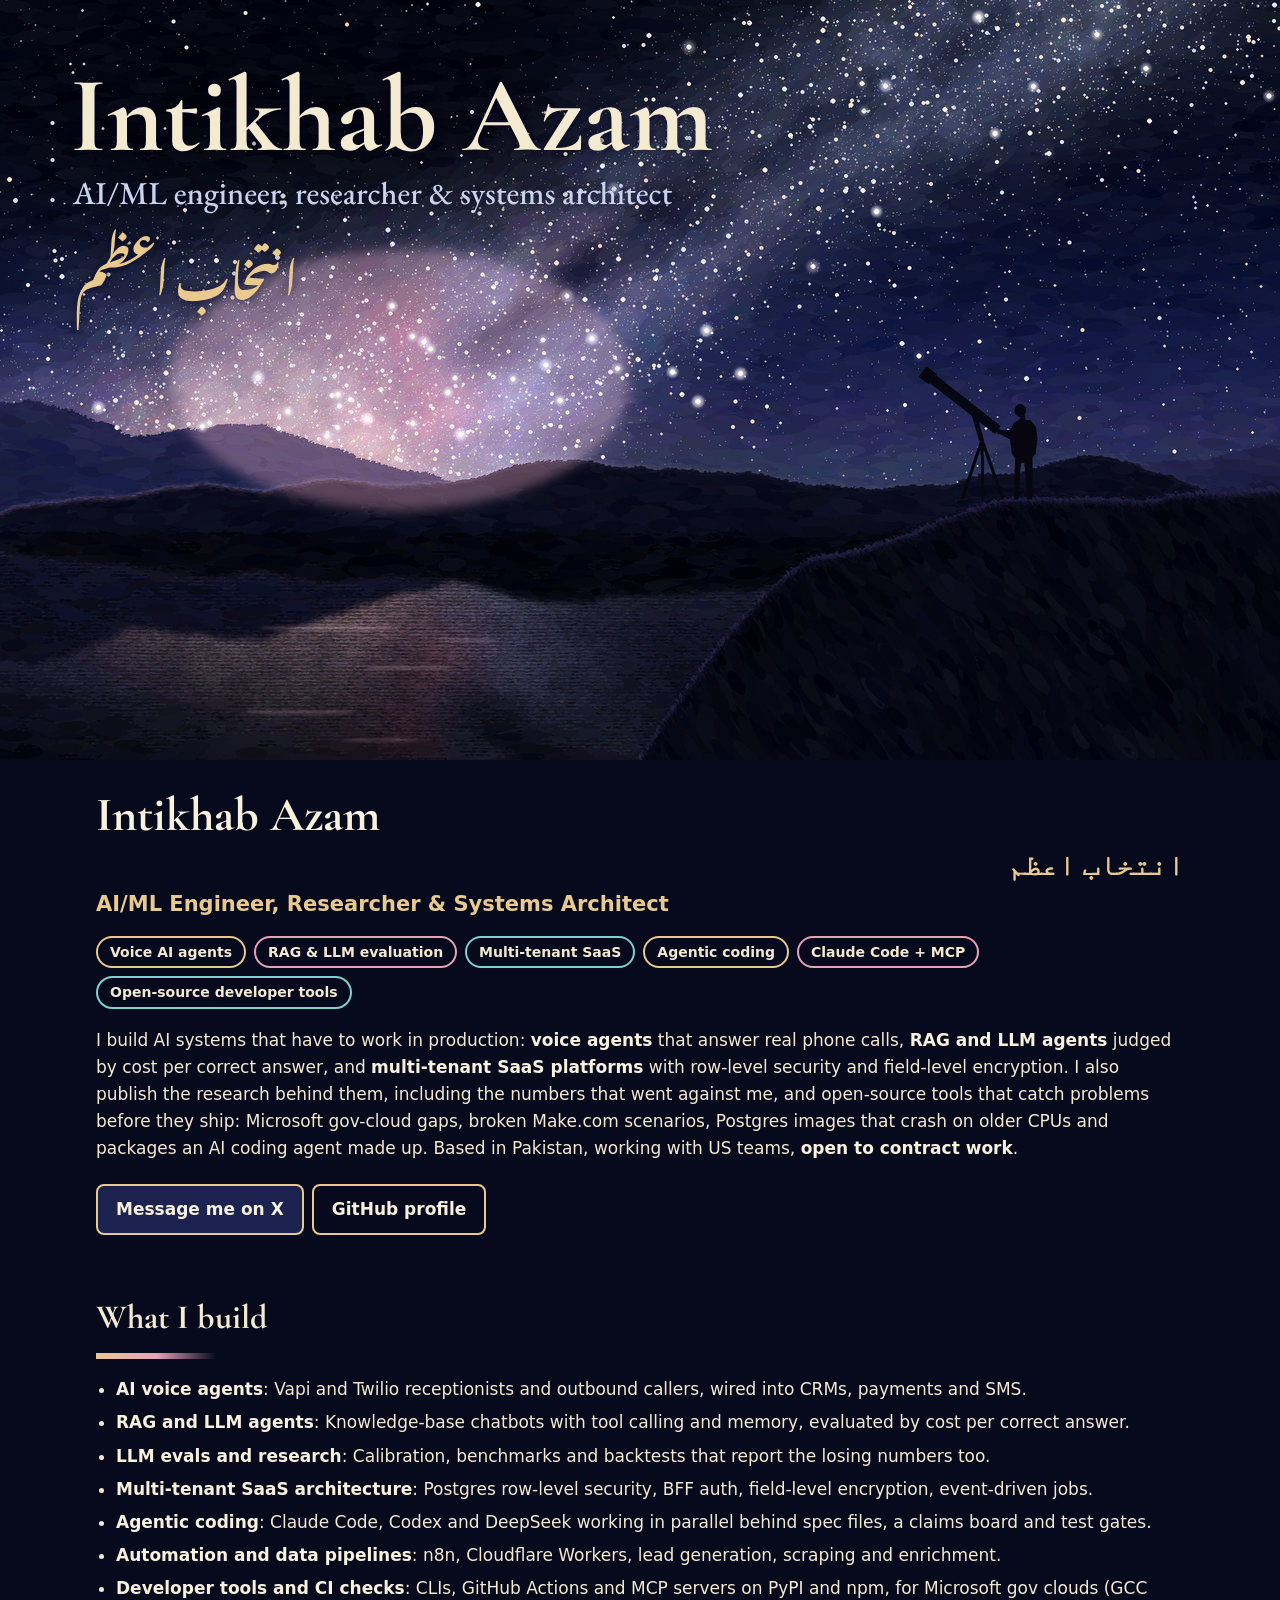
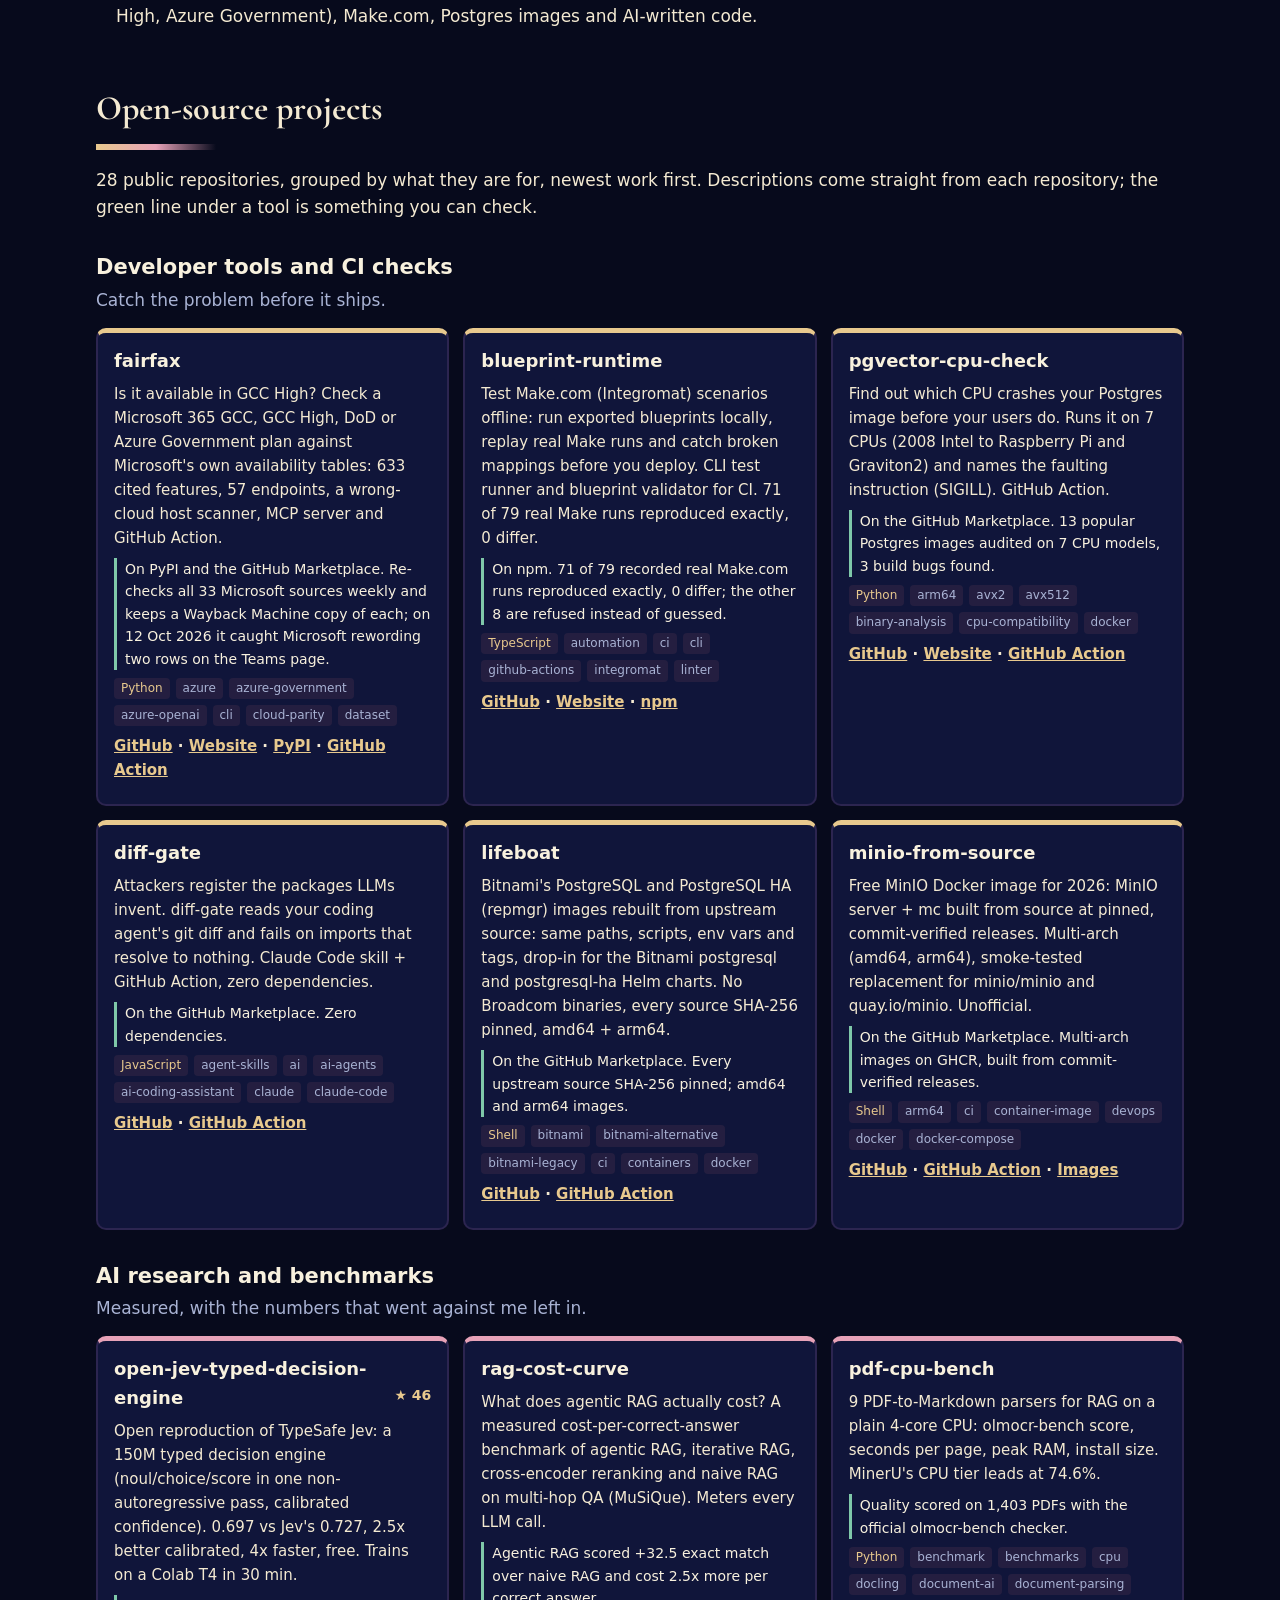
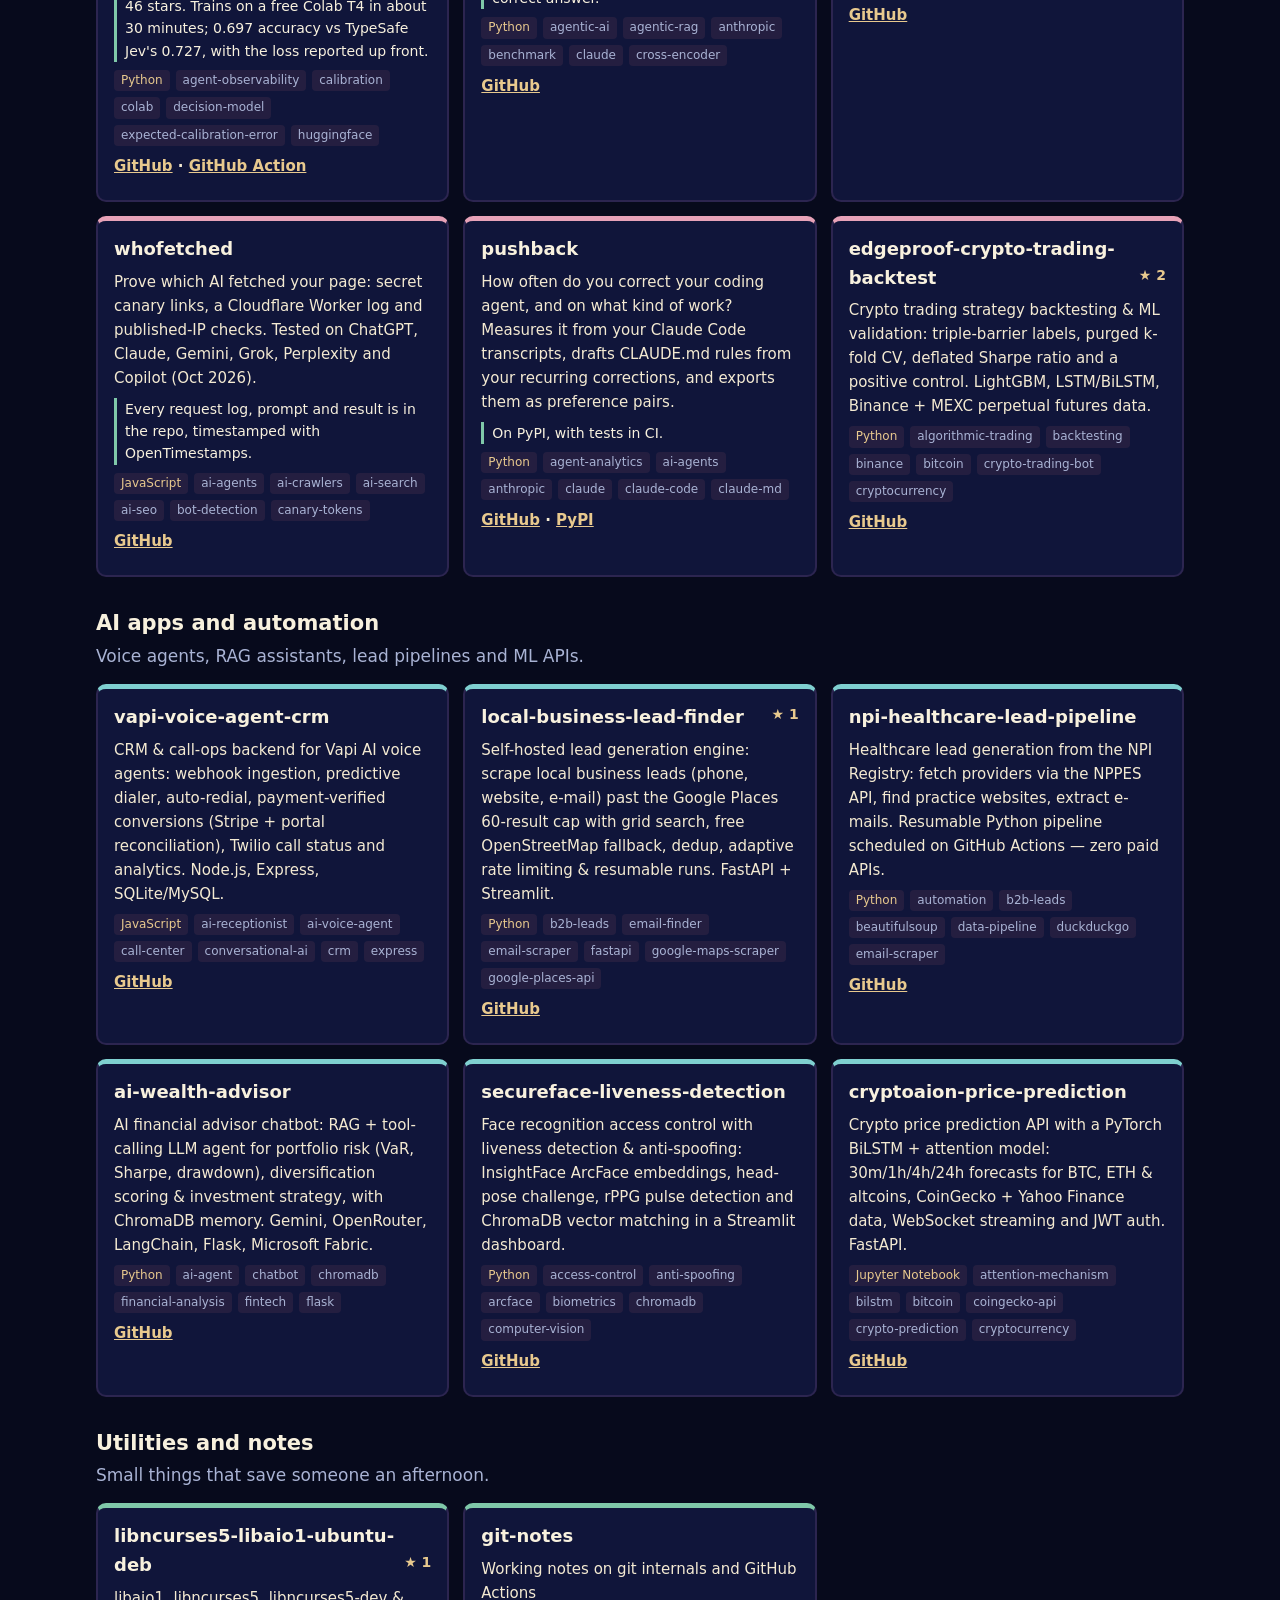
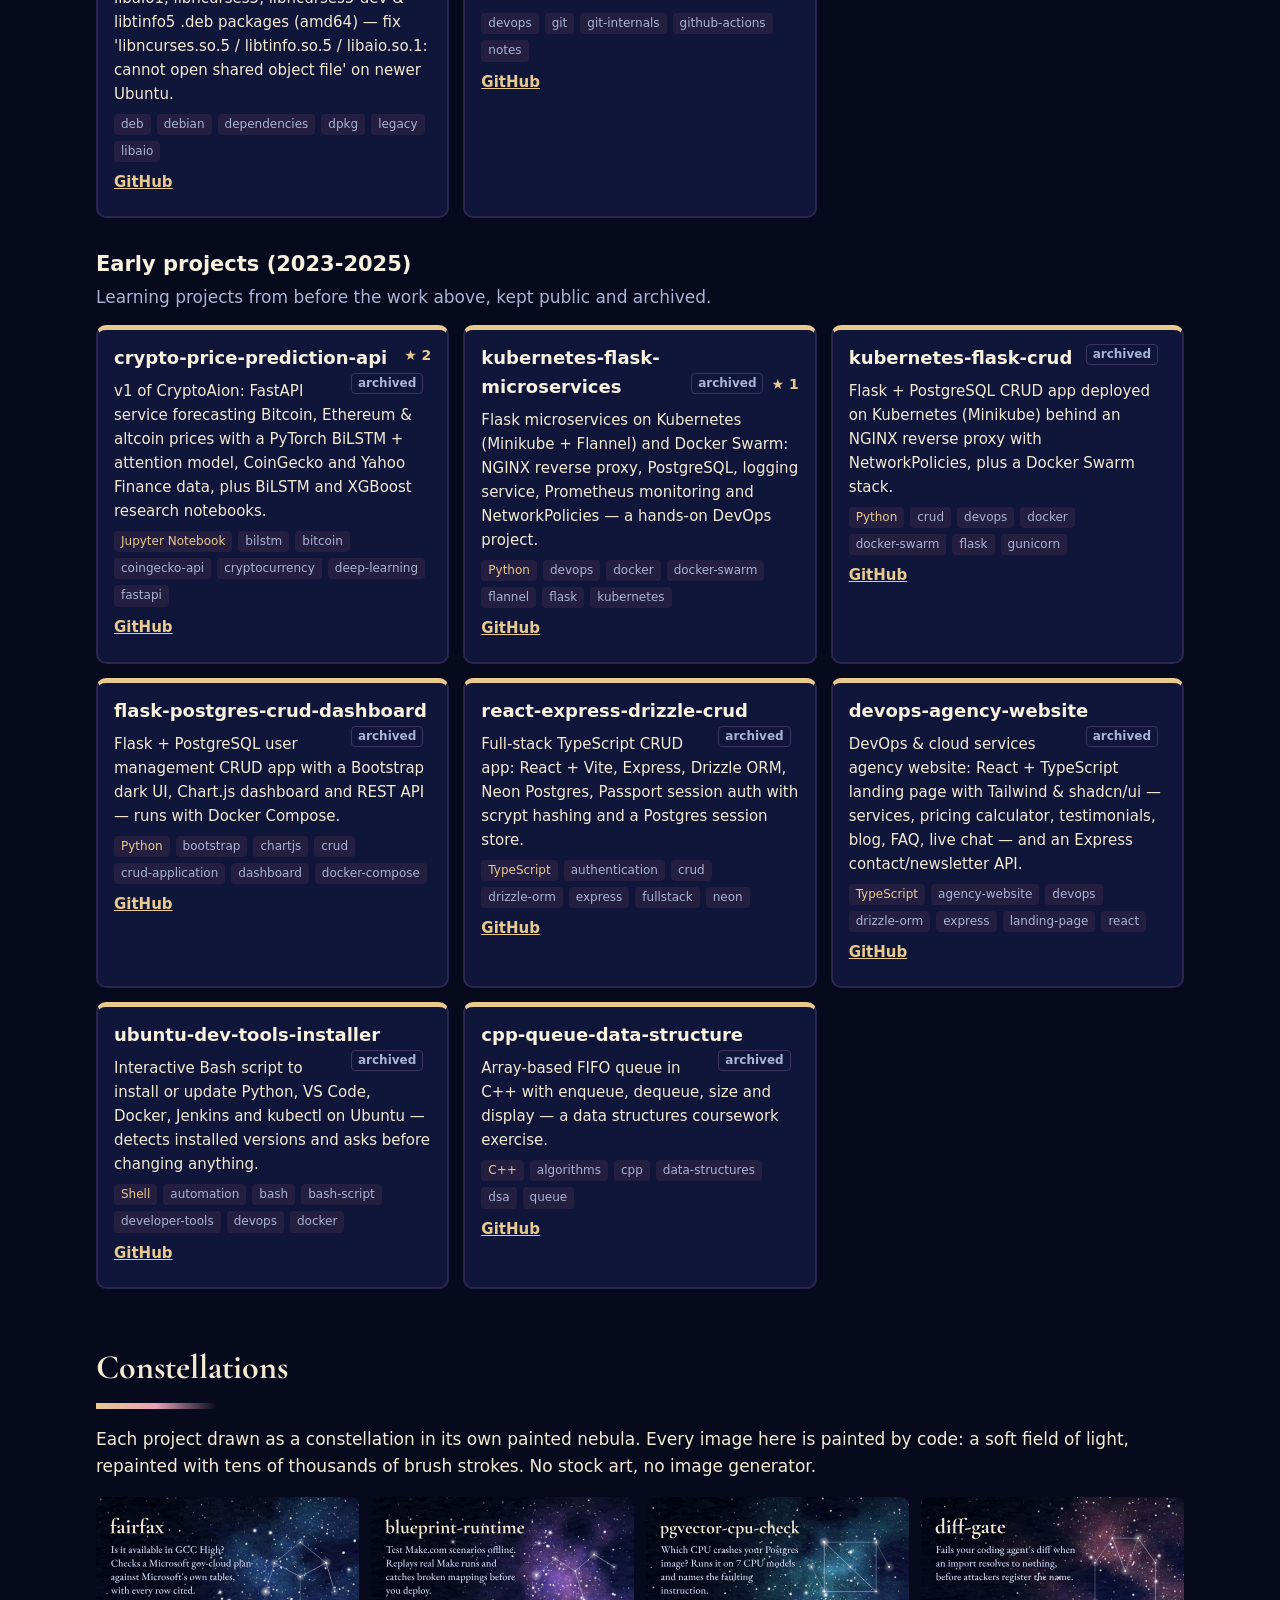
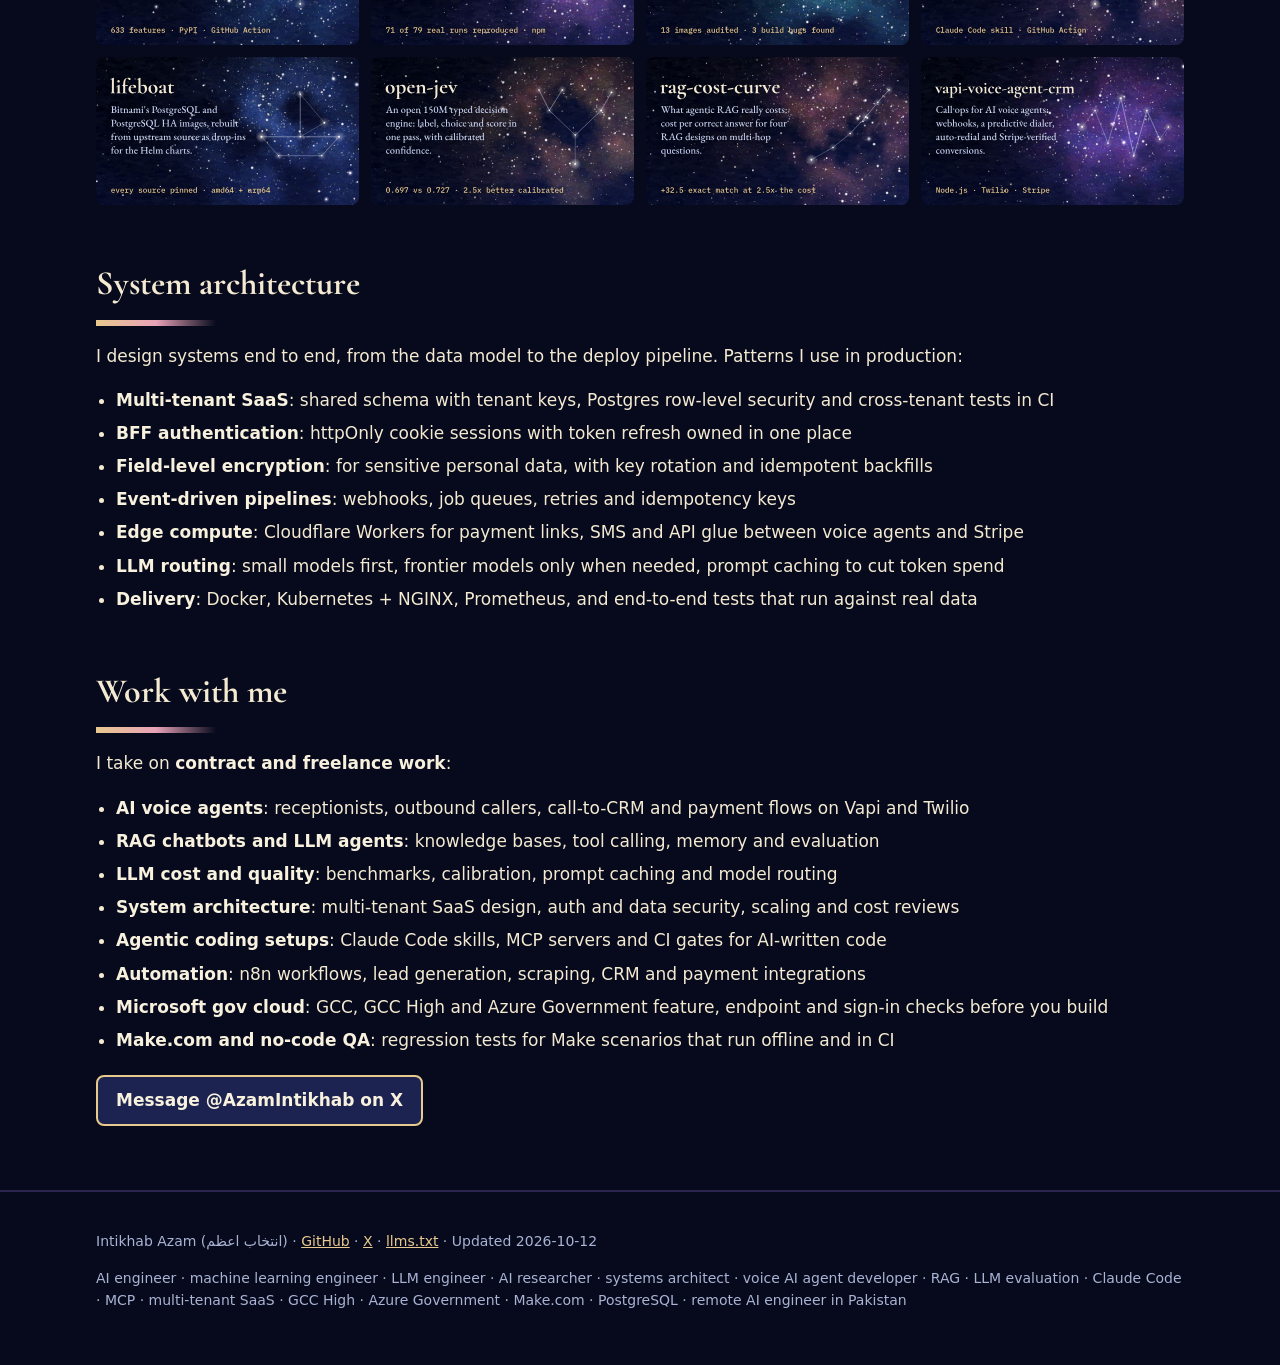
==== commit fcf3b699: "Night-sky theme: new hero, constellation gallery, night palette and serif headings, new social image" ====
--- a/index.html
+++ b/index.html
@@ -19,29 +19,28 @@
 <meta property="profile:first_name" content="Intikhab"><meta property="profile:last_name" content="Azam">
 <meta name="twitter:card" content="summary_large_image"><meta name="twitter:site" content="@AzamIntikhab">
 <link rel="preconnect" href="https://fonts.googleapis.com"><link rel="preconnect" href="https://fonts.gstatic.com" crossorigin>
-<link href="https://fonts.googleapis.com/css2?family=Ultra&display=swap" rel="stylesheet">
+<link href="https://fonts.googleapis.com/css2?family=Cormorant+Garamond:wght@600;700&display=swap" rel="stylesheet">
 <script type="application/ld+json">{"@context": "https://schema.org", "@graph": [{"@type": "ProfilePage", "@id": "https://intikhab49.github.io/", "url": "https://intikhab49.github.io/", "name": "Intikhab Azam · AI/ML Engineer, Researcher & Systems Architect", "description": "AI/ML engineer and systems architect from Pakistan, working remotely with US teams: voice AI agents, RAG and LLM evaluation, multi-tenant SaaS, and open-source developer tools.", "inLanguage": "en", "dateModified": "2026-10-12", "mainEntity": {"@id": "https://intikhab49.github.io/#person"}}, {"@type": "Person", "@id": "https://intikhab49.github.io/#person", "name": "Intikhab Azam", "alternateName": "انتخاب اعظم", "jobTitle": "AI/ML Engineer, Researcher & Systems Architect", "description": "AI/ML engineer and systems architect from Pakistan, working remotely with US teams: voice AI agents, RAG and LLM evaluation, multi-tenant SaaS, and open-source developer tools.", "url": "https://intikhab49.github.io/", "image": "https://intikhab49.github.io/assets/og.png", "homeLocation": {"@type": "Country", "name": "Pakistan"}, "sameAs": ["https://github.com/intikhab49", "https://x.com/AzamIntikhab"], "knowsAbout": ["Voice AI agents", "Vapi", "Twilio", "Retrieval-augmented generation", "Agentic RAG", "LLM evaluation", "Model calibration", "Claude Code", "Model Context Protocol", "Multi-tenant SaaS", "PostgreSQL row-level security", "System architecture", "Machine learning", "PyTorch", "FastAPI", "NestJS", "n8n", "Cloudflare Workers", "Microsoft 365 GCC High", "Azure Government", "Make.com", "Docker", "Kubernetes", "GitHub Actions"]}, {"@type": "ItemList", "name": "Open-source projects by Intikhab Azam", "itemListElement": [{"@type": "ListItem", "position": 1, "item": {"@type": "SoftwareSourceCode", "name": "fairfax", "description": "Is it available in GCC High? Check a Microsoft 365 GCC, GCC High, DoD or Azure Government plan against Microsoft's own availability tables: 633 cited features, 57 endpoints, a wrong-cloud host scanner, MCP server and GitHub Action.", "codeRepository": "https://github.com/intikhab49/fairfax", "url": "https://intikhab49.github.io/fairfax/", "programmingLanguage": "Python", "author": {"@id": "https://intikhab49.github.io/#person"}}}, {"@type": "ListItem", "position": 2, "item": {"@type": "SoftwareSourceCode", "name": "blueprint-runtime", "description": "Test Make.com (Integromat) scenarios offline: run exported blueprints locally, replay real Make runs and catch broken mappings before you deploy. CLI test runner and blueprint validator for CI. 71 of 79 real Make runs reproduced exactly, 0 differ.", "codeRepository": "https://github.com/intikhab49/blueprint-runtime", "url": "https://intikhab49.github.io/blueprint-runtime/", "programmingLanguage": "TypeScript", "author": {"@id": "https://intikhab49.github.io/#person"}}}, {"@type": "ListItem", "position": 3, "item": {"@type": "SoftwareSourceCode", "name": "pgvector-cpu-check", "description": "Find out which CPU crashes your Postgres image before your users do. Runs it on 7 CPUs (2008 Intel to Raspberry Pi and Graviton2) and names the faulting instruction (SIGILL). GitHub Action.", "codeRepository": "https://github.com/intikhab49/pgvector-cpu-check", "url": "https://intikhab49.github.io/pgvector-cpu-check/", "programmingLanguage": "Python", "author": {"@id": "https://intikhab49.github.io/#person"}}}, {"@type": "ListItem", "position": 4, "item": {"@type": "SoftwareSourceCode", "name": "diff-gate", "description": "Attackers register the packages LLMs invent. diff-gate reads your coding agent's git diff and fails on imports that resolve to nothing. Claude Code skill + GitHub Action, zero dependencies.", "codeRepository": "https://github.com/intikhab49/diff-gate", "url": "https://github.com/marketplace/actions/diff-gate", "programmingLanguage": "JavaScript", "author": {"@id": "https://intikhab49.github.io/#person"}}}, {"@type": "ListItem", "position": 5, "item": {"@type": "SoftwareSourceCode", "name": "lifeboat", "description": "Bitnami's PostgreSQL and PostgreSQL HA (repmgr) images rebuilt from upstream source: same paths, scripts, env vars and tags, drop-in for the Bitnami postgresql and postgresql-ha Helm charts. No Broadcom binaries, every source SHA-256 pinned, amd64 + arm64.", "codeRepository": "https://github.com/intikhab49/lifeboat", "url": "https://github.com/marketplace/actions/postgresql-with-pgvector-and-postgis-lifeboat", "programmingLanguage": "Shell", "author": {"@id": "https://intikhab49.github.io/#person"}}}, {"@type": "ListItem", "position": 6, "item": {"@type": "SoftwareSourceCode", "name": "minio-from-source", "description": "Free MinIO Docker image for 2026: MinIO server + mc built from source at pinned, commit-verified releases. Multi-arch (amd64, arm64), smoke-tested replacement for minio/minio and quay.io/minio. Unofficial.", "codeRepository": "https://github.com/intikhab49/minio-from-source", "url": "https://github.com/marketplace/actions/minio-from-source", "programmingLanguage": "Shell", "author": {"@id": "https://intikhab49.github.io/#person"}}}, {"@type": "ListItem", "position": 7, "item": {"@type": "SoftwareSourceCode", "name": "open-jev-typed-decision-engine", "description": "Open reproduction of TypeSafe Jev: a 150M typed decision engine (noul/choice/score in one non-autoregressive pass, calibrated confidence). 0.697 vs Jev's 0.727, 2.5x better calibrated, 4x faster, free. Trains on a Colab T4 in 30 min.", "codeRepository": "https://github.com/intikhab49/open-jev-typed-decision-engine", "url": "https://github.com/marketplace/actions/open-jev-typed-decisions", "programmingLanguage": "Python", "author": {"@id": "https://intikhab49.github.io/#person"}}}, {"@type": "ListItem", "position": 8, "item": {"@type": "SoftwareSourceCode", "name": "rag-cost-curve", "description": "What does agentic RAG actually cost? A measured cost-per-correct-answer benchmark of agentic RAG, iterative RAG, cross-encoder reranking and naive RAG on multi-hop QA (MuSiQue). Meters every LLM call.", "codeRepository": "https://github.com/intikhab49/rag-cost-curve", "url": "https://github.com/intikhab49/rag-cost-curve", "programmingLanguage": "Python", "author": {"@id": "https://intikhab49.github.io/#person"}}}, {"@type": "ListItem", "position": 9, "item": {"@type": "SoftwareSourceCode", "name": "pdf-cpu-bench", "description": "9 PDF-to-Markdown parsers for RAG on a plain 4-core CPU: olmocr-bench score, seconds per page, peak RAM, install size. MinerU's CPU tier leads at 74.6%.", "codeRepository": "https://github.com/intikhab49/pdf-cpu-bench", "url": "https://github.com/intikhab49/pdf-cpu-bench", "programmingLanguage": "Python", "author": {"@id": "https://intikhab49.github.io/#person"}}}, {"@type": "ListItem", "position": 10, "item": {"@type": "SoftwareSourceCode", "name": "whofetched", "description": "Prove which AI fetched your page: secret canary links, a Cloudflare Worker log and published-IP checks. Tested on ChatGPT, Claude, Gemini, Grok, Perplexity and Copilot (Oct 2026).", "codeRepository": "https://github.com/intikhab49/whofetched", "url": "https://github.com/intikhab49/whofetched", "programmingLanguage": "JavaScript", "author": {"@id": "https://intikhab49.github.io/#person"}}}, {"@type": "ListItem", "position": 11, "item": {"@type": "SoftwareSourceCode", "name": "pushback", "description": "How often do you correct your coding agent, and on what kind of work? Measures it from your Claude Code transcripts, drafts CLAUDE.md rules from your recurring corrections, and exports them as preference pairs.", "codeRepository": "https://github.com/intikhab49/pushback", "url": "https://pypi.org/project/pushback/", "programmingLanguage": "Python", "author": {"@id": "https://intikhab49.github.io/#person"}}}, {"@type": "ListItem", "position": 12, "item": {"@type": "SoftwareSourceCode", "name": "edgeproof-crypto-trading-backtest", "description": "Crypto trading strategy backtesting & ML validation: triple-barrier labels, purged k-fold CV, deflated Sharpe ratio and a positive control. LightGBM, LSTM/BiLSTM, Binance + MEXC perpetual futures data.", "codeRepository": "https://github.com/intikhab49/edgeproof-crypto-trading-backtest", "url": "https://github.com/intikhab49/edgeproof-crypto-trading-backtest", "programmingLanguage": "Python", "author": {"@id": "https://intikhab49.github.io/#person"}}}, {"@type": "ListItem", "position": 13, "item": {"@type": "SoftwareSourceCode", "name": "vapi-voice-agent-crm", "description": "CRM & call-ops backend for Vapi AI voice agents: webhook ingestion, predictive dialer, auto-redial, payment-verified conversions (Stripe + portal reconciliation), Twilio call status and analytics. Node.js, Express, SQLite/MySQL.", "codeRepository": "https://github.com/intikhab49/vapi-voice-agent-crm", "url": "https://github.com/intikhab49/vapi-voice-agent-crm", "programmingLanguage": "JavaScript", "author": {"@id": "https://intikhab49.github.io/#person"}}}, {"@type": "ListItem", "position": 14, "item": {"@type": "SoftwareSourceCode", "name": "local-business-lead-finder", "description": "Self-hosted lead generation engine: scrape local business leads (phone, website, e-mail) past the Google Places 60-result cap with grid search, free OpenStreetMap fallback, dedup, adaptive rate limiting & resumable runs. FastAPI + Streamlit.", "codeRepository": "https://github.com/intikhab49/local-business-lead-finder", "url": "https://github.com/intikhab49/local-business-lead-finder", "programmingLanguage": "Python", "author": {"@id": "https://intikhab49.github.io/#person"}}}, {"@type": "ListItem", "position": 15, "item": {"@type": "SoftwareSourceCode", "name": "npi-healthcare-lead-pipeline", "description": "Healthcare lead generation from the NPI Registry: fetch providers via the NPPES API, find practice websites, extract e-mails. Resumable Python pipeline scheduled on GitHub Actions — zero paid APIs.", "codeRepository": "https://github.com/intikhab49/npi-healthcare-lead-pipeline", "url": "https://github.com/intikhab49/npi-healthcare-lead-pipeline", "programmingLanguage": "Python", "author": {"@id": "https://intikhab49.github.io/#person"}}}, {"@type": "ListItem", "position": 16, "item": {"@type": "SoftwareSourceCode", "name": "ai-wealth-advisor", "description": "AI financial advisor chatbot: RAG + tool-calling LLM agent for portfolio risk (VaR, Sharpe, drawdown), diversification scoring & investment strategy, with ChromaDB memory. Gemini, OpenRouter, LangChain, Flask, Microsoft Fabric.", "codeRepository": "https://github.com/intikhab49/ai-wealth-advisor", "url": "https://github.com/intikhab49/ai-wealth-advisor", "programmingLanguage": "Python", "author": {"@id": "https://intikhab49.github.io/#person"}}}, {"@type": "ListItem", "position": 17, "item": {"@type": "SoftwareSourceCode", "name": "secureface-liveness-detection", "description": "Face recognition access control with liveness detection & anti-spoofing: InsightFace ArcFace embeddings, head-pose challenge, rPPG pulse detection and ChromaDB vector matching in a Streamlit dashboard.", "codeRepository": "https://github.com/intikhab49/secureface-liveness-detection", "url": "https://github.com/intikhab49/secureface-liveness-detection", "programmingLanguage": "Python", "author": {"@id": "https://intikhab49.github.io/#person"}}}, {"@type": "ListItem", "position": 18, "item": {"@type": "SoftwareSourceCode", "name": "cryptoaion-price-prediction", "description": "Crypto price prediction API with a PyTorch BiLSTM + attention model: 30m/1h/4h/24h forecasts for BTC, ETH & altcoins, CoinGecko + Yahoo Finance data, WebSocket streaming and JWT auth. FastAPI.", "codeRepository": "https://github.com/intikhab49/cryptoaion-price-prediction", "url": "https://github.com/intikhab49/cryptoaion-price-prediction", "programmingLanguage": "Jupyter Notebook", "author": {"@id": "https://intikhab49.github.io/#person"}}}, {"@type": "ListItem", "position": 19, "item": {"@type": "SoftwareSourceCode", "name": "libncurses5-libaio1-ubuntu-deb", "description": "libaio1, libncurses5, libncurses5-dev & libtinfo5 .deb packages (amd64) — fix 'libncurses.so.5 / libtinfo.so.5 / libaio.so.1: cannot open shared object file' on newer Ubuntu.", "codeRepository": "https://github.com/intikhab49/libncurses5-libaio1-ubuntu-deb", "url": "https://github.com/intikhab49/libncurses5-libaio1-ubuntu-deb", "author": {"@id": "https://intikhab49.github.io/#person"}}}, {"@type": "ListItem", "position": 20, "item": {"@type": "SoftwareSourceCode", "name": "git-notes", "description": "Working notes on git internals and GitHub Actions", "codeRepository": "https://github.com/intikhab49/git-notes", "url": "https://github.com/intikhab49/git-notes", "author": {"@id": "https://intikhab49.github.io/#person"}}}, {"@type": "ListItem", "position": 21, "item": {"@type": "SoftwareSourceCode", "name": "crypto-price-prediction-api", "description": "v1 of CryptoAion: FastAPI service forecasting Bitcoin, Ethereum & altcoin prices with a PyTorch BiLSTM + attention model, CoinGecko and Yahoo Finance data, plus BiLSTM and XGBoost research notebooks.", "codeRepository": "https://github.com/intikhab49/crypto-price-prediction-api", "url": "https://github.com/intikhab49/crypto-price-prediction-api", "programmingLanguage": "Jupyter Notebook", "author": {"@id": "https://intikhab49.github.io/#person"}}}, {"@type": "ListItem", "position": 22, "item": {"@type": "SoftwareSourceCode", "name": "kubernetes-flask-microservices", "description": "Flask microservices on Kubernetes (Minikube + Flannel) and Docker Swarm: NGINX reverse proxy, PostgreSQL, logging service, Prometheus monitoring and NetworkPolicies — a hands-on DevOps project.", "codeRepository": "https://github.com/intikhab49/kubernetes-flask-microservices", "url": "https://github.com/intikhab49/kubernetes-flask-microservices", "programmingLanguage": "Python", "author": {"@id": "https://intikhab49.github.io/#person"}}}, {"@type": "ListItem", "position": 23, "item": {"@type": "SoftwareSourceCode", "name": "kubernetes-flask-crud", "description": "Flask + PostgreSQL CRUD app deployed on Kubernetes (Minikube) behind an NGINX reverse proxy with NetworkPolicies, plus a Docker Swarm stack.", "codeRepository": "https://github.com/intikhab49/kubernetes-flask-crud", "url": "https://github.com/intikhab49/kubernetes-flask-crud", "programmingLanguage": "Python", "author": {"@id": "https://intikhab49.github.io/#person"}}}, {"@type": "ListItem", "position": 24, "item": {"@type": "SoftwareSourceCode", "name": "flask-postgres-crud-dashboard", "description": "Flask + PostgreSQL user management CRUD app with a Bootstrap dark UI, Chart.js dashboard and REST API — runs with Docker Compose.", "codeRepository": "https://github.com/intikhab49/flask-postgres-crud-dashboard", "url": "https://github.com/intikhab49/flask-postgres-crud-dashboard", "programmingLanguage": "Python", "author": {"@id": "https://intikhab49.github.io/#person"}}}, {"@type": "ListItem", "position": 25, "item": {"@type": "SoftwareSourceCode", "name": "react-express-drizzle-crud", "description": "Full-stack TypeScript CRUD app: React + Vite, Express, Drizzle ORM, Neon Postgres, Passport session auth with scrypt hashing and a Postgres session store.", "codeRepository": "https://github.com/intikhab49/react-express-drizzle-crud", "url": "https://github.com/intikhab49/react-express-drizzle-crud", "programmingLanguage": "TypeScript", "author": {"@id": "https://intikhab49.github.io/#person"}}}, {"@type": "ListItem", "position": 26, "item": {"@type": "SoftwareSourceCode", "name": "devops-agency-website", "description": "DevOps & cloud services agency website: React + TypeScript landing page with Tailwind & shadcn/ui — services, pricing calculator, testimonials, blog, FAQ, live chat — and an Express contact/newsletter API.", "codeRepository": "https://github.com/intikhab49/devops-agency-website", "url": "https://github.com/intikhab49/devops-agency-website", "programmingLanguage": "TypeScript", "author": {"@id": "https://intikhab49.github.io/#person"}}}, {"@type": "ListItem", "position": 27, "item": {"@type": "SoftwareSourceCode", "name": "ubuntu-dev-tools-installer", "description": "Interactive Bash script to install or update Python, VS Code, Docker, Jenkins and kubectl on Ubuntu — detects installed versions and asks before changing anything.", "codeRepository": "https://github.com/intikhab49/ubuntu-dev-tools-installer", "url": "https://github.com/intikhab49/ubuntu-dev-tools-installer", "programmingLanguage": "Shell", "author": {"@id": "https://intikhab49.github.io/#person"}}}, {"@type": "ListItem", "position": 28, "item": {"@type": "SoftwareSourceCode", "name": "cpp-queue-data-structure", "description": "Array-based FIFO queue in C++ with enqueue, dequeue, size and display — a data structures coursework exercise.", "codeRepository": "https://github.com/intikhab49/cpp-queue-data-structure", "url": "https://github.com/intikhab49/cpp-queue-data-structure", "programmingLanguage": "C++", "author": {"@id": "https://intikhab49.github.io/#person"}}}]}]}</script>
 <style>
-:root{--night:#0d0b16;--panel:#17132a;--cream:#f6e7c1;--paper:#fbf3dc;--red:#e0262b;--saffron:#ffb400;--gold:#f2c14e;
---green:#1fa34a;--teal:#16b3c4;--pink:#ff3e8a;--blue:#1f4fd8;--muted:#cbbf9f}
+:root{--night:#070a1c;--panel:#10153a;--cream:#f4ead2;--paper:#f8f1de;--red:#c46a6a;--saffron:#e8c98e;--gold:#e8c98e;
+--green:#7fc8a9;--teal:#7fd0d0;--pink:#e7a2b8;--blue:#8fa8e8;--muted:#a9b3d4}
 *{box-sizing:border-box}
 html{background:var(--night)}
 body{margin:0;color:var(--cream);font:17px/1.6 system-ui,-apple-system,"Segoe UI",Roboto,sans-serif;background:var(--night)}
 a{color:var(--saffron)} a:hover{color:var(--pink)}
 .wrap{max-width:1120px;margin:0 auto;padding:0 16px}
 .hero img{display:block;width:100%;height:auto}
-.tape{height:10px;background:repeating-linear-gradient(90deg,var(--red) 0 28px,var(--paper) 28px 56px,var(--green) 56px 84px,var(--saffron) 84px 112px)}
-h1{font-family:Ultra,Georgia,serif;font-weight:400;font-size:clamp(28px,4.6vw,48px);line-height:1.15;margin:28px 0 6px;color:var(--paper)}
+h1{font-family:'Cormorant Garamond',Georgia,serif;font-weight:700;font-size:clamp(28px,4.6vw,48px);line-height:1.15;margin:28px 0 6px;color:var(--paper)}
 h1 .urdu{display:block;font-family:"Noto Nastaliq Urdu","Jameel Noori Nastaleeq",serif;font-size:.6em;color:var(--gold);margin-top:6px}
 .role{font-size:clamp(17px,2.2vw,21px);color:var(--gold);margin:0 0 14px;font-weight:600}
 .chips{display:flex;flex-wrap:wrap;gap:8px;padding:0;margin:0 0 18px;list-style:none}
 .chips li{border:2px solid var(--saffron);border-radius:999px;padding:3px 12px;font-size:14px;font-weight:600}
 .chips li:nth-child(3n+2){border-color:var(--pink)} .chips li:nth-child(3n){border-color:var(--teal)}
-.cta{display:inline-block;background:var(--red);color:var(--paper);font-weight:700;padding:10px 18px;border-radius:8px;
-text-decoration:none;border:3px solid var(--saffron);margin:4px 8px 4px 0} .cta.alt{background:transparent}
-.cta:hover{color:var(--paper);background:var(--pink)}
-h2{font-family:Ultra,Georgia,serif;font-weight:400;color:var(--saffron);font-size:clamp(24px,3.4vw,34px);margin:52px 0 12px}
-h2::after{content:"";display:block;width:120px;height:6px;margin-top:8px;background:linear-gradient(90deg,var(--red),var(--saffron),var(--green),var(--teal))}
+.cta{display:inline-block;background:#1c2350;color:var(--paper);font-weight:700;padding:10px 18px;border-radius:8px;
+text-decoration:none;border:2px solid var(--gold);margin:4px 8px 4px 0} .cta.alt{background:transparent}
+.cta:hover{color:var(--night);background:var(--gold)}
+h2{font-family:'Cormorant Garamond',Georgia,serif;font-weight:700;color:var(--cream);font-size:clamp(24px,3.4vw,34px);margin:52px 0 12px}
+h2::after{content:"";display:block;width:120px;height:6px;margin-top:8px;background:linear-gradient(90deg,var(--gold),var(--pink),transparent)}
 ul.plain{padding-left:20px} ul.plain li{margin:6px 0} b{color:var(--paper)}
 .group{margin:30px 0} .gh{font-size:21px;margin:0;color:var(--paper)} .sub{margin:2px 0 14px;color:var(--muted)}
 .grid{display:grid;grid-template-columns:repeat(auto-fill,minmax(300px,1fr));gap:14px}
@@ -63,8 +62,7 @@
 </style>
 </head>
 <body>
-<div class="tape"></div>
-<header class="hero"><img src="assets/hero.svg" width="1280" height="914" alt="Intikhab Azam, AI/ML engineer, researcher and systems architect, painted in Pakistani truck art: two peacocks, a vase of roses and his name in Urdu and English."></header>
+<header class="hero"><img src="assets/hero.svg" width="1280" height="760" alt="Intikhab Azam, AI/ML engineer, researcher and systems architect. A painted night: the Milky Way rising over a mountain lake, and someone on a rock at the shore looking up at it through a small telescope."></header>
 <main class="wrap">
 <h1>Intikhab Azam<span class="urdu" lang="ur" dir="rtl">انتخاب اعظم</span></h1>
 <p class="role">AI/ML Engineer, Researcher &amp; Systems Architect</p>
@@ -79,9 +77,9 @@
 <p>28 public repositories, grouped by what they are for, newest work first. Descriptions come straight from each repository; the green line under a tool is something you can check.</p>
 <section class="group"><h3 class="gh">Developer tools and CI checks</h3><p class="sub">Catch the problem before it ships.</p><div class="grid"><article class="proj"><h3><a href="https://github.com/intikhab49/fairfax">fairfax</a></h3><p>Is it available in GCC High? Check a Microsoft 365 GCC, GCC High, DoD or Azure Government plan against Microsoft&#x27;s own availability tables: 633 cited features, 57 endpoints, a wrong-cloud host scanner, MCP server and GitHub Action.</p><p class="proof">On PyPI and the GitHub Marketplace. Re-checks all 33 Microsoft sources weekly and keeps a Wayback Machine copy of each; on 12 Oct 2026 it caught Microsoft rewording two rows on the Teams page.</p><ul class="tags"><li class="lang">Python</li><li>azure</li><li>azure-government</li><li>azure-openai</li><li>cli</li><li>cloud-parity</li><li>dataset</li></ul><p class="links"><a href="https://github.com/intikhab49/fairfax">GitHub</a> · <a href="https://intikhab49.github.io/fairfax/">Website</a> · <a href="https://pypi.org/project/fairfax/">PyPI</a> · <a href="https://github.com/marketplace/actions/fairfax-gov-cloud-check">GitHub Action</a></p></article><article class="proj"><h3><a href="https://github.com/intikhab49/blueprint-runtime">blueprint-runtime</a></h3><p>Test Make.com (Integromat) scenarios offline: run exported blueprints locally, replay real Make runs and catch broken mappings before you deploy. CLI test runner and blueprint validator for CI. 71 of 79 real Make runs reproduced exactly, 0 differ.</p><p class="proof">On npm. 71 of 79 recorded real Make.com runs reproduced exactly, 0 differ; the other 8 are refused instead of guessed.</p><ul class="tags"><li class="lang">TypeScript</li><li>automation</li><li>ci</li><li>cli</li><li>github-actions</li><li>integromat</li><li>linter</li></ul><p class="links"><a href="https://github.com/intikhab49/blueprint-runtime">GitHub</a> · <a href="https://intikhab49.github.io/blueprint-runtime/">Website</a> · <a href="https://www.npmjs.com/package/blueprint-runtime">npm</a></p></article><article class="proj"><h3><a href="https://github.com/intikhab49/pgvector-cpu-check">pgvector-cpu-check</a></h3><p>Find out which CPU crashes your Postgres image before your users do. Runs it on 7 CPUs (2008 Intel to Raspberry Pi and Graviton2) and names the faulting instruction (SIGILL). GitHub Action.</p><p class="proof">On the GitHub Marketplace. 13 popular Postgres images audited on 7 CPU models, 3 build bugs found.</p><ul class="tags"><li class="lang">Python</li><li>arm64</li><li>avx2</li><li>avx512</li><li>binary-analysis</li><li>cpu-compatibility</li><li>docker</li></ul><p class="links"><a href="https://github.com/intikhab49/pgvector-cpu-check">GitHub</a> · <a href="https://intikhab49.github.io/pgvector-cpu-check/">Website</a> · <a href="https://github.com/marketplace/actions/pgvector-cpu-check">GitHub Action</a></p></article><article class="proj"><h3><a href="https://github.com/intikhab49/diff-gate">diff-gate</a></h3><p>Attackers register the packages LLMs invent. diff-gate reads your coding agent&#x27;s git diff and fails on imports that resolve to nothing. Claude Code skill + GitHub Action, zero dependencies.</p><p class="proof">On the GitHub Marketplace. Zero dependencies.</p><ul class="tags"><li class="lang">JavaScript</li><li>agent-skills</li><li>ai</li><li>ai-agents</li><li>ai-coding-assistant</li><li>claude</li><li>claude-code</li></ul><p class="links"><a href="https://github.com/intikhab49/diff-gate">GitHub</a> · <a href="https://github.com/marketplace/actions/diff-gate">GitHub Action</a></p></article><article class="proj"><h3><a href="https://github.com/intikhab49/lifeboat">lifeboat</a></h3><p>Bitnami&#x27;s PostgreSQL and PostgreSQL HA (repmgr) images rebuilt from upstream source: same paths, scripts, env vars and tags, drop-in for the Bitnami postgresql and postgresql-ha Helm charts. No Broadcom binaries, every source SHA-256 pinned, amd64 + arm64.</p><p class="proof">On the GitHub Marketplace. Every upstream source SHA-256 pinned; amd64 and arm64 images.</p><ul class="tags"><li class="lang">Shell</li><li>bitnami</li><li>bitnami-alternative</li><li>bitnami-legacy</li><li>ci</li><li>containers</li><li>docker</li></ul><p class="links"><a href="https://github.com/intikhab49/lifeboat">GitHub</a> · <a href="https://github.com/marketplace/actions/postgresql-with-pgvector-and-postgis-lifeboat">GitHub Action</a></p></article><article class="proj"><h3><a href="https://github.com/intikhab49/minio-from-source">minio-from-source</a></h3><p>Free MinIO Docker image for 2026: MinIO server + mc built from source at pinned, commit-verified releases. Multi-arch (amd64, arm64), smoke-tested replacement for minio/minio and quay.io/minio. Unofficial.</p><p class="proof">On the GitHub Marketplace. Multi-arch images on GHCR, built from commit-verified releases.</p><ul class="tags"><li class="lang">Shell</li><li>arm64</li><li>ci</li><li>container-image</li><li>devops</li><li>docker</li><li>docker-compose</li></ul><p class="links"><a href="https://github.com/intikhab49/minio-from-source">GitHub</a> · <a href="https://github.com/marketplace/actions/minio-from-source">GitHub Action</a> · <a href="https://github.com/intikhab49/minio-from-source/pkgs/container/minio-from-source">Images</a></p></article></div></section><section class="group"><h3 class="gh">AI research and benchmarks</h3><p class="sub">Measured, with the numbers that went against me left in.</p><div class="grid"><article class="proj"><h3><a href="https://github.com/intikhab49/open-jev-typed-decision-engine">open-jev-typed-decision-engine</a><span class="stars" title="GitHub stars">★ 46</span></h3><p>Open reproduction of TypeSafe Jev: a 150M typed decision engine (noul/choice/score in one non-autoregressive pass, calibrated confidence). 0.697 vs Jev&#x27;s 0.727, 2.5x better calibrated, 4x faster, free. Trains on a Colab T4 in 30 min.</p><p class="proof">46 stars. Trains on a free Colab T4 in about 30 minutes; 0.697 accuracy vs TypeSafe Jev&#x27;s 0.727, with the loss reported up front.</p><ul class="tags"><li class="lang">Python</li><li>agent-observability</li><li>calibration</li><li>colab</li><li>decision-model</li><li>expected-calibration-error</li><li>huggingface</li></ul><p class="links"><a href="https://github.com/intikhab49/open-jev-typed-decision-engine">GitHub</a> · <a href="https://github.com/marketplace/actions/open-jev-typed-decisions">GitHub Action</a></p></article><article class="proj"><h3><a href="https://github.com/intikhab49/rag-cost-curve">rag-cost-curve</a></h3><p>What does agentic RAG actually cost? A measured cost-per-correct-answer benchmark of agentic RAG, iterative RAG, cross-encoder reranking and naive RAG on multi-hop QA (MuSiQue). Meters every LLM call.</p><p class="proof">Agentic RAG scored +32.5 exact match over naive RAG and cost 2.5x more per correct answer.</p><ul class="tags"><li class="lang">Python</li><li>agentic-ai</li><li>agentic-rag</li><li>anthropic</li><li>benchmark</li><li>claude</li><li>cross-encoder</li></ul><p class="links"><a href="https://github.com/intikhab49/rag-cost-curve">GitHub</a></p></article><article class="proj"><h3><a href="https://github.com/intikhab49/pdf-cpu-bench">pdf-cpu-bench</a></h3><p>9 PDF-to-Markdown parsers for RAG on a plain 4-core CPU: olmocr-bench score, seconds per page, peak RAM, install size. MinerU&#x27;s CPU tier leads at 74.6%.</p><p class="proof">Quality scored on 1,403 PDFs with the official olmocr-bench checker.</p><ul class="tags"><li class="lang">Python</li><li>benchmark</li><li>benchmarks</li><li>cpu</li><li>docling</li><li>document-ai</li><li>document-parsing</li></ul><p class="links"><a href="https://github.com/intikhab49/pdf-cpu-bench">GitHub</a></p></article><article class="proj"><h3><a href="https://github.com/intikhab49/whofetched">whofetched</a></h3><p>Prove which AI fetched your page: secret canary links, a Cloudflare Worker log and published-IP checks. Tested on ChatGPT, Claude, Gemini, Grok, Perplexity and Copilot (Oct 2026).</p><p class="proof">Every request log, prompt and result is in the repo, timestamped with OpenTimestamps.</p><ul class="tags"><li class="lang">JavaScript</li><li>ai-agents</li><li>ai-crawlers</li><li>ai-search</li><li>ai-seo</li><li>bot-detection</li><li>canary-tokens</li></ul><p class="links"><a href="https://github.com/intikhab49/whofetched">GitHub</a></p></article><article class="proj"><h3><a href="https://github.com/intikhab49/pushback">pushback</a></h3><p>How often do you correct your coding agent, and on what kind of work? Measures it from your Claude Code transcripts, drafts CLAUDE.md rules from your recurring corrections, and exports them as preference pairs.</p><p class="proof">On PyPI, with tests in CI.</p><ul class="tags"><li class="lang">Python</li><li>agent-analytics</li><li>ai-agents</li><li>anthropic</li><li>claude</li><li>claude-code</li><li>claude-md</li></ul><p class="links"><a href="https://github.com/intikhab49/pushback">GitHub</a> · <a href="https://pypi.org/project/pushback/">PyPI</a></p></article><article class="proj"><h3><a href="https://github.com/intikhab49/edgeproof-crypto-trading-backtest">edgeproof-crypto-trading-backtest</a><span class="stars" title="GitHub stars">★ 2</span></h3><p>Crypto trading strategy backtesting &amp; ML validation: triple-barrier labels, purged k-fold CV, deflated Sharpe ratio and a positive control. LightGBM, LSTM/BiLSTM, Binance + MEXC perpetual futures data.</p><ul class="tags"><li class="lang">Python</li><li>algorithmic-trading</li><li>backtesting</li><li>binance</li><li>bitcoin</li><li>crypto-trading-bot</li><li>cryptocurrency</li></ul><p class="links"><a href="https://github.com/intikhab49/edgeproof-crypto-trading-backtest">GitHub</a></p></article></div></section><section class="group"><h3 class="gh">AI apps and automation</h3><p class="sub">Voice agents, RAG assistants, lead pipelines and ML APIs.</p><div class="grid"><article class="proj"><h3><a href="https://github.com/intikhab49/vapi-voice-agent-crm">vapi-voice-agent-crm</a></h3><p>CRM &amp; call-ops backend for Vapi AI voice agents: webhook ingestion, predictive dialer, auto-redial, payment-verified conversions (Stripe + portal reconciliation), Twilio call status and analytics. Node.js, Express, SQLite/MySQL.</p><ul class="tags"><li class="lang">JavaScript</li><li>ai-receptionist</li><li>ai-voice-agent</li><li>call-center</li><li>conversational-ai</li><li>crm</li><li>express</li></ul><p class="links"><a href="https://github.com/intikhab49/vapi-voice-agent-crm">GitHub</a></p></article><article class="proj"><h3><a href="https://github.com/intikhab49/local-business-lead-finder">local-business-lead-finder</a><span class="stars" title="GitHub stars">★ 1</span></h3><p>Self-hosted lead generation engine: scrape local business leads (phone, website, e-mail) past the Google Places 60-result cap with grid search, free OpenStreetMap fallback, dedup, adaptive rate limiting &amp; resumable runs. FastAPI + Streamlit.</p><ul class="tags"><li class="lang">Python</li><li>b2b-leads</li><li>email-finder</li><li>email-scraper</li><li>fastapi</li><li>google-maps-scraper</li><li>google-places-api</li></ul><p class="links"><a href="https://github.com/intikhab49/local-business-lead-finder">GitHub</a></p></article><article class="proj"><h3><a href="https://github.com/intikhab49/npi-healthcare-lead-pipeline">npi-healthcare-lead-pipeline</a></h3><p>Healthcare lead generation from the NPI Registry: fetch providers via the NPPES API, find practice websites, extract e-mails. Resumable Python pipeline scheduled on GitHub Actions — zero paid APIs.</p><ul class="tags"><li class="lang">Python</li><li>automation</li><li>b2b-leads</li><li>beautifulsoup</li><li>data-pipeline</li><li>duckduckgo</li><li>email-scraper</li></ul><p class="links"><a href="https://github.com/intikhab49/npi-healthcare-lead-pipeline">GitHub</a></p></article><article class="proj"><h3><a href="https://github.com/intikhab49/ai-wealth-advisor">ai-wealth-advisor</a></h3><p>AI financial advisor chatbot: RAG + tool-calling LLM agent for portfolio risk (VaR, Sharpe, drawdown), diversification scoring &amp; investment strategy, with ChromaDB memory. Gemini, OpenRouter, LangChain, Flask, Microsoft Fabric.</p><ul class="tags"><li class="lang">Python</li><li>ai-agent</li><li>chatbot</li><li>chromadb</li><li>financial-analysis</li><li>fintech</li><li>flask</li></ul><p class="links"><a href="https://github.com/intikhab49/ai-wealth-advisor">GitHub</a></p></article><article class="proj"><h3><a href="https://github.com/intikhab49/secureface-liveness-detection">secureface-liveness-detection</a></h3><p>Face recognition access control with liveness detection &amp; anti-spoofing: InsightFace ArcFace embeddings, head-pose challenge, rPPG pulse detection and ChromaDB vector matching in a Streamlit dashboard.</p><ul class="tags"><li class="lang">Python</li><li>access-control</li><li>anti-spoofing</li><li>arcface</li><li>biometrics</li><li>chromadb</li><li>computer-vision</li></ul><p class="links"><a href="https://github.com/intikhab49/secureface-liveness-detection">GitHub</a></p></article><article class="proj"><h3><a href="https://github.com/intikhab49/cryptoaion-price-prediction">cryptoaion-price-prediction</a></h3><p>Crypto price prediction API with a PyTorch BiLSTM + attention model: 30m/1h/4h/24h forecasts for BTC, ETH &amp; altcoins, CoinGecko + Yahoo Finance data, WebSocket streaming and JWT auth. FastAPI.</p><ul class="tags"><li class="lang">Jupyter Notebook</li><li>attention-mechanism</li><li>bilstm</li><li>bitcoin</li><li>coingecko-api</li><li>crypto-prediction</li><li>cryptocurrency</li></ul><p class="links"><a href="https://github.com/intikhab49/cryptoaion-price-prediction">GitHub</a></p></article></div></section><section class="group"><h3 class="gh">Utilities and notes</h3><p class="sub">Small things that save someone an afternoon.</p><div class="grid"><article class="proj"><h3><a href="https://github.com/intikhab49/libncurses5-libaio1-ubuntu-deb">libncurses5-libaio1-ubuntu-deb</a><span class="stars" title="GitHub stars">★ 1</span></h3><p>libaio1, libncurses5, libncurses5-dev &amp; libtinfo5 .deb packages (amd64) — fix &#x27;libncurses.so.5 / libtinfo.so.5 / libaio.so.1: cannot open shared object file&#x27; on newer Ubuntu.</p><ul class="tags"><li>deb</li><li>debian</li><li>dependencies</li><li>dpkg</li><li>legacy</li><li>libaio</li></ul><p class="links"><a href="https://github.com/intikhab49/libncurses5-libaio1-ubuntu-deb">GitHub</a></p></article><article class="proj"><h3><a href="https://github.com/intikhab49/git-notes">git-notes</a></h3><p>Working notes on git internals and GitHub Actions</p><ul class="tags"><li>devops</li><li>git</li><li>git-internals</li><li>github-actions</li><li>notes</li></ul><p class="links"><a href="https://github.com/intikhab49/git-notes">GitHub</a></p></article></div></section><section class="group"><h3 class="gh">Early projects (2023-2025)</h3><p class="sub">Learning projects from before the work above, kept public and archived.</p><div class="grid"><article class="proj"><h3><a href="https://github.com/intikhab49/crypto-price-prediction-api">crypto-price-prediction-api</a><span class="stars" title="GitHub stars">★ 2</span><span class="arch">archived</span></h3><p>v1 of CryptoAion: FastAPI service forecasting Bitcoin, Ethereum &amp; altcoin prices with a PyTorch BiLSTM + attention model, CoinGecko and Yahoo Finance data, plus BiLSTM and XGBoost research notebooks.</p><ul class="tags"><li class="lang">Jupyter Notebook</li><li>bilstm</li><li>bitcoin</li><li>coingecko-api</li><li>cryptocurrency</li><li>deep-learning</li><li>fastapi</li></ul><p class="links"><a href="https://github.com/intikhab49/crypto-price-prediction-api">GitHub</a></p></article><article class="proj"><h3><a href="https://github.com/intikhab49/kubernetes-flask-microservices">kubernetes-flask-microservices</a><span class="stars" title="GitHub stars">★ 1</span><span class="arch">archived</span></h3><p>Flask microservices on Kubernetes (Minikube + Flannel) and Docker Swarm: NGINX reverse proxy, PostgreSQL, logging service, Prometheus monitoring and NetworkPolicies — a hands-on DevOps project.</p><ul class="tags"><li class="lang">Python</li><li>devops</li><li>docker</li><li>docker-swarm</li><li>flannel</li><li>flask</li><li>kubernetes</li></ul><p class="links"><a href="https://github.com/intikhab49/kubernetes-flask-microservices">GitHub</a></p></article><article class="proj"><h3><a href="https://github.com/intikhab49/kubernetes-flask-crud">kubernetes-flask-crud</a><span class="arch">archived</span></h3><p>Flask + PostgreSQL CRUD app deployed on Kubernetes (Minikube) behind an NGINX reverse proxy with NetworkPolicies, plus a Docker Swarm stack.</p><ul class="tags"><li class="lang">Python</li><li>crud</li><li>devops</li><li>docker</li><li>docker-swarm</li><li>flask</li><li>gunicorn</li></ul><p class="links"><a href="https://github.com/intikhab49/kubernetes-flask-crud">GitHub</a></p></article><article class="proj"><h3><a href="https://github.com/intikhab49/flask-postgres-crud-dashboard">flask-postgres-crud-dashboard</a><span class="arch">archived</span></h3><p>Flask + PostgreSQL user management CRUD app with a Bootstrap dark UI, Chart.js dashboard and REST API — runs with Docker Compose.</p><ul class="tags"><li class="lang">Python</li><li>bootstrap</li><li>chartjs</li><li>crud</li><li>crud-application</li><li>dashboard</li><li>docker-compose</li></ul><p class="links"><a href="https://github.com/intikhab49/flask-postgres-crud-dashboard">GitHub</a></p></article><article class="proj"><h3><a href="https://github.com/intikhab49/react-express-drizzle-crud">react-express-drizzle-crud</a><span class="arch">archived</span></h3><p>Full-stack TypeScript CRUD app: React + Vite, Express, Drizzle ORM, Neon Postgres, Passport session auth with scrypt hashing and a Postgres session store.</p><ul class="tags"><li class="lang">TypeScript</li><li>authentication</li><li>crud</li><li>drizzle-orm</li><li>express</li><li>fullstack</li><li>neon</li></ul><p class="links"><a href="https://github.com/intikhab49/react-express-drizzle-crud">GitHub</a></p></article><article class="proj"><h3><a href="https://github.com/intikhab49/devops-agency-website">devops-agency-website</a><span class="arch">archived</span></h3><p>DevOps &amp; cloud services agency website: React + TypeScript landing page with Tailwind &amp; shadcn/ui — services, pricing calculator, testimonials, blog, FAQ, live chat — and an Express contact/newsletter API.</p><ul class="tags"><li class="lang">TypeScript</li><li>agency-website</li><li>devops</li><li>drizzle-orm</li><li>express</li><li>landing-page</li><li>react</li></ul><p class="links"><a href="https://github.com/intikhab49/devops-agency-website">GitHub</a></p></article><article class="proj"><h3><a href="https://github.com/intikhab49/ubuntu-dev-tools-installer">ubuntu-dev-tools-installer</a><span class="arch">archived</span></h3><p>Interactive Bash script to install or update Python, VS Code, Docker, Jenkins and kubectl on Ubuntu — detects installed versions and asks before changing anything.</p><ul class="tags"><li class="lang">Shell</li><li>automation</li><li>bash</li><li>bash-script</li><li>developer-tools</li><li>devops</li><li>docker</li></ul><p class="links"><a href="https://github.com/intikhab49/ubuntu-dev-tools-installer">GitHub</a></p></article><article class="proj"><h3><a href="https://github.com/intikhab49/cpp-queue-data-structure">cpp-queue-data-structure</a><span class="arch">archived</span></h3><p>Array-based FIFO queue in C++ with enqueue, dequeue, size and display — a data structures coursework exercise.</p><ul class="tags"><li class="lang">C++</li><li>algorithms</li><li>cpp</li><li>data-structures</li><li>dsa</li><li>queue</li></ul><p class="links"><a href="https://github.com/intikhab49/cpp-queue-data-structure">GitHub</a></p></article></div></section>
 
-<h2 id="gallery">From the truck</h2>
-<p>Every project card on my GitHub profile is hand-coded, animated SVG in the style of Pakistani truck art.</p>
-<div class="gallery"><a href="https://github.com/intikhab49/open-jev-typed-decision-engine"><img src="assets/cards/open-jev.svg" width="640" height="400" loading="lazy" alt="open-jev-typed-decision-engine: Open reproduction of TypeSafe Jev: a 150M typed decision engine (noul/choice/score in one non-autoregressive pass, calibrated confidence). 0.697 vs Jev&#x27;s 0.727, 2.5x better calibrated, 4x faster, free. Trains on a Colab T4 in 30 min."></a><a href="https://github.com/intikhab49/pushback"><img src="assets/cards/pushback.svg" width="640" height="400" loading="lazy" alt="pushback: How often do you correct your coding agent, and on what kind of work? Measures it from your Claude Code transcripts, drafts CLAUDE.md rules from your recurring corrections, and exports them as preference pairs."></a><a href="https://github.com/intikhab49/diff-gate"><img src="assets/cards/diff-gate.svg" width="640" height="400" loading="lazy" alt="diff-gate: Attackers register the packages LLMs invent. diff-gate reads your coding agent&#x27;s git diff and fails on imports that resolve to nothing. Claude Code skill + GitHub Action, zero dependencies."></a><a href="https://github.com/intikhab49/rag-cost-curve"><img src="assets/cards/rag-cost-curve.svg" width="640" height="400" loading="lazy" alt="rag-cost-curve: What does agentic RAG actually cost? A measured cost-per-correct-answer benchmark of agentic RAG, iterative RAG, cross-encoder reranking and naive RAG on multi-hop QA (MuSiQue). Meters every LLM call."></a><a href="https://github.com/intikhab49/minio-from-source"><img src="assets/cards/minio-from-source.svg" width="640" height="400" loading="lazy" alt="minio-from-source: Free MinIO Docker image for 2026: MinIO server + mc built from source at pinned, commit-verified releases. Multi-arch (amd64, arm64), smoke-tested replacement for minio/minio and quay.io/minio. Unofficial."></a><a href="https://github.com/intikhab49/vapi-voice-agent-crm"><img src="assets/cards/voice-agent-crm.svg" width="640" height="400" loading="lazy" alt="vapi-voice-agent-crm: CRM &amp; call-ops backend for Vapi AI voice agents: webhook ingestion, predictive dialer, auto-redial, payment-verified conversions (Stripe + portal reconciliation), Twilio call status and analytics. Node.js, Express, SQLite/MySQL."></a><a href="https://github.com/intikhab49/edgeproof-crypto-trading-backtest"><img src="assets/cards/edgeproof.svg" width="640" height="400" loading="lazy" alt="edgeproof-crypto-trading-backtest: Crypto trading strategy backtesting &amp; ML validation: triple-barrier labels, purged k-fold CV, deflated Sharpe ratio and a positive control. LightGBM, LSTM/BiLSTM, Binance + MEXC perpetual futures data."></a><a href="https://github.com/intikhab49/local-business-lead-finder"><img src="assets/cards/lead-finder.svg" width="640" height="400" loading="lazy" alt="local-business-lead-finder: Self-hosted lead generation engine: scrape local business leads (phone, website, e-mail) past the Google Places 60-result cap with grid search, free OpenStreetMap fallback, dedup, adaptive rate limiting &amp; resumable runs. FastAPI + Streamlit."></a></div>
+<h2 id="gallery">Constellations</h2>
+<p>Each project drawn as a constellation in its own painted nebula. Every image here is painted by code: a soft field of light, repainted with tens of thousands of brush strokes. No stock art, no image generator.</p>
+<div class="gallery"><a href="https://github.com/intikhab49/fairfax"><img src="assets/cards/fairfax.svg" width="640" height="360" loading="lazy" alt="fairfax: Is it available in GCC High? Check a Microsoft 365 GCC, GCC High, DoD or Azure Government plan against Microsoft&#x27;s own availability tables: 633 cited features, 57 endpoints, a wrong-cloud host scanner, MCP server and GitHub Action."></a><a href="https://github.com/intikhab49/blueprint-runtime"><img src="assets/cards/blueprint-runtime.svg" width="640" height="360" loading="lazy" alt="blueprint-runtime: Test Make.com (Integromat) scenarios offline: run exported blueprints locally, replay real Make runs and catch broken mappings before you deploy. CLI test runner and blueprint validator for CI. 71 of 79 real Make runs reproduced exactly, 0 differ."></a><a href="https://github.com/intikhab49/pgvector-cpu-check"><img src="assets/cards/pgvector-cpu-check.svg" width="640" height="360" loading="lazy" alt="pgvector-cpu-check: Find out which CPU crashes your Postgres image before your users do. Runs it on 7 CPUs (2008 Intel to Raspberry Pi and Graviton2) and names the faulting instruction (SIGILL). GitHub Action."></a><a href="https://github.com/intikhab49/diff-gate"><img src="assets/cards/diff-gate.svg" width="640" height="360" loading="lazy" alt="diff-gate: Attackers register the packages LLMs invent. diff-gate reads your coding agent&#x27;s git diff and fails on imports that resolve to nothing. Claude Code skill + GitHub Action, zero dependencies."></a><a href="https://github.com/intikhab49/lifeboat"><img src="assets/cards/lifeboat.svg" width="640" height="360" loading="lazy" alt="lifeboat: Bitnami&#x27;s PostgreSQL and PostgreSQL HA (repmgr) images rebuilt from upstream source: same paths, scripts, env vars and tags, drop-in for the Bitnami postgresql and postgresql-ha Helm charts. No Broadcom binaries, every source SHA-256 pinned, amd64 + arm64."></a><a href="https://github.com/intikhab49/open-jev-typed-decision-engine"><img src="assets/cards/open-jev.svg" width="640" height="360" loading="lazy" alt="open-jev-typed-decision-engine: Open reproduction of TypeSafe Jev: a 150M typed decision engine (noul/choice/score in one non-autoregressive pass, calibrated confidence). 0.697 vs Jev&#x27;s 0.727, 2.5x better calibrated, 4x faster, free. Trains on a Colab T4 in 30 min."></a><a href="https://github.com/intikhab49/rag-cost-curve"><img src="assets/cards/rag-cost-curve.svg" width="640" height="360" loading="lazy" alt="rag-cost-curve: What does agentic RAG actually cost? A measured cost-per-correct-answer benchmark of agentic RAG, iterative RAG, cross-encoder reranking and naive RAG on multi-hop QA (MuSiQue). Meters every LLM call."></a><a href="https://github.com/intikhab49/vapi-voice-agent-crm"><img src="assets/cards/voice-agent-crm.svg" width="640" height="360" loading="lazy" alt="vapi-voice-agent-crm: CRM &amp; call-ops backend for Vapi AI voice agents: webhook ingestion, predictive dialer, auto-redial, payment-verified conversions (Stripe + portal reconciliation), Twilio call status and analytics. Node.js, Express, SQLite/MySQL."></a></div>
 
 <h2 id="architecture">System architecture</h2>
 <p>I design systems end to end, from the data model to the deploy pipeline. Patterns I use in production:</p>
@@ -95,7 +93,6 @@
 <footer><div class="wrap">
 <p>Intikhab Azam (انتخاب اعظم) · <a href="https://github.com/intikhab49">GitHub</a> · <a href="https://x.com/AzamIntikhab">X</a> · <a href="llms.txt">llms.txt</a> · Updated 2026-10-12</p>
 <p>AI engineer · machine learning engineer · LLM engineer · AI researcher · systems architect · voice AI agent developer · RAG · LLM evaluation · Claude Code · MCP · multi-tenant SaaS · GCC High · Azure Government · Make.com · PostgreSQL · remote AI engineer in Pakistan</p>
-<p><b>Dekh magar pyar se</b>: look, but with love.</p>
 </div></footer>
 </body>
 </html>
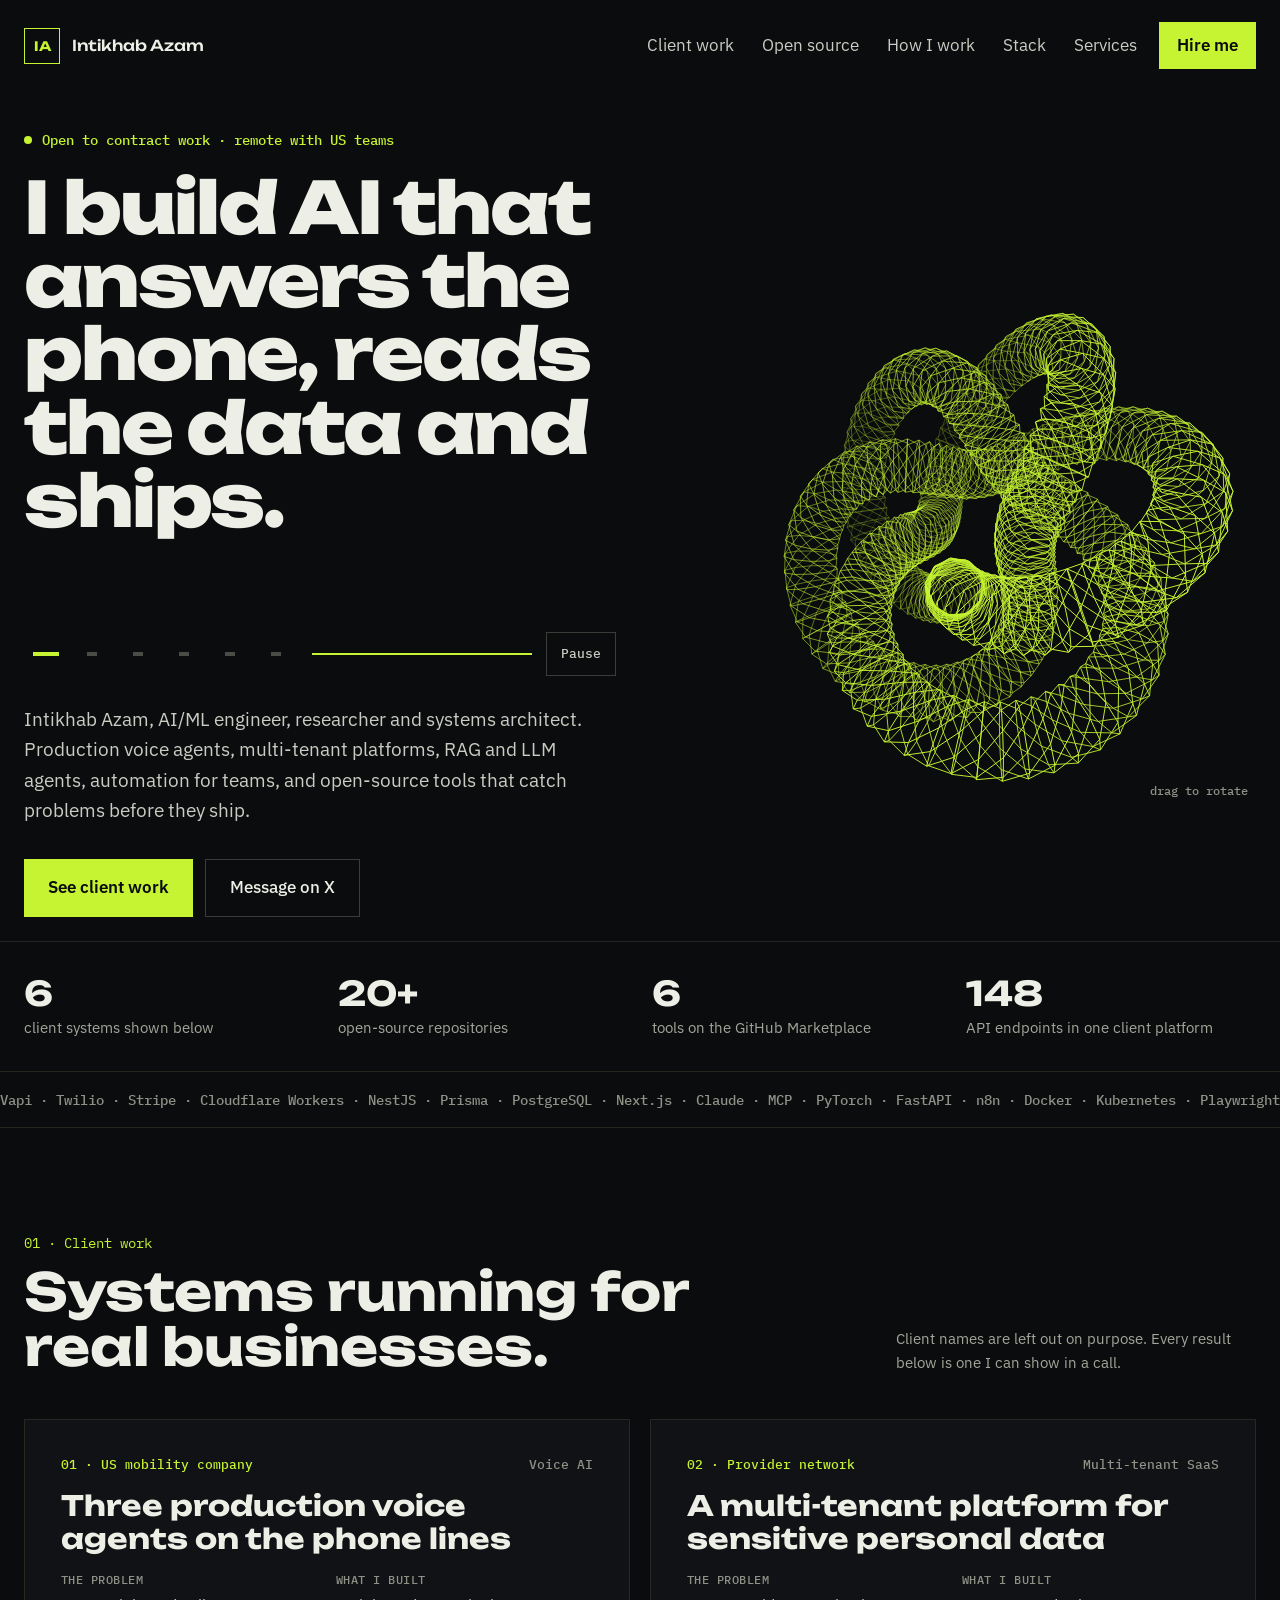
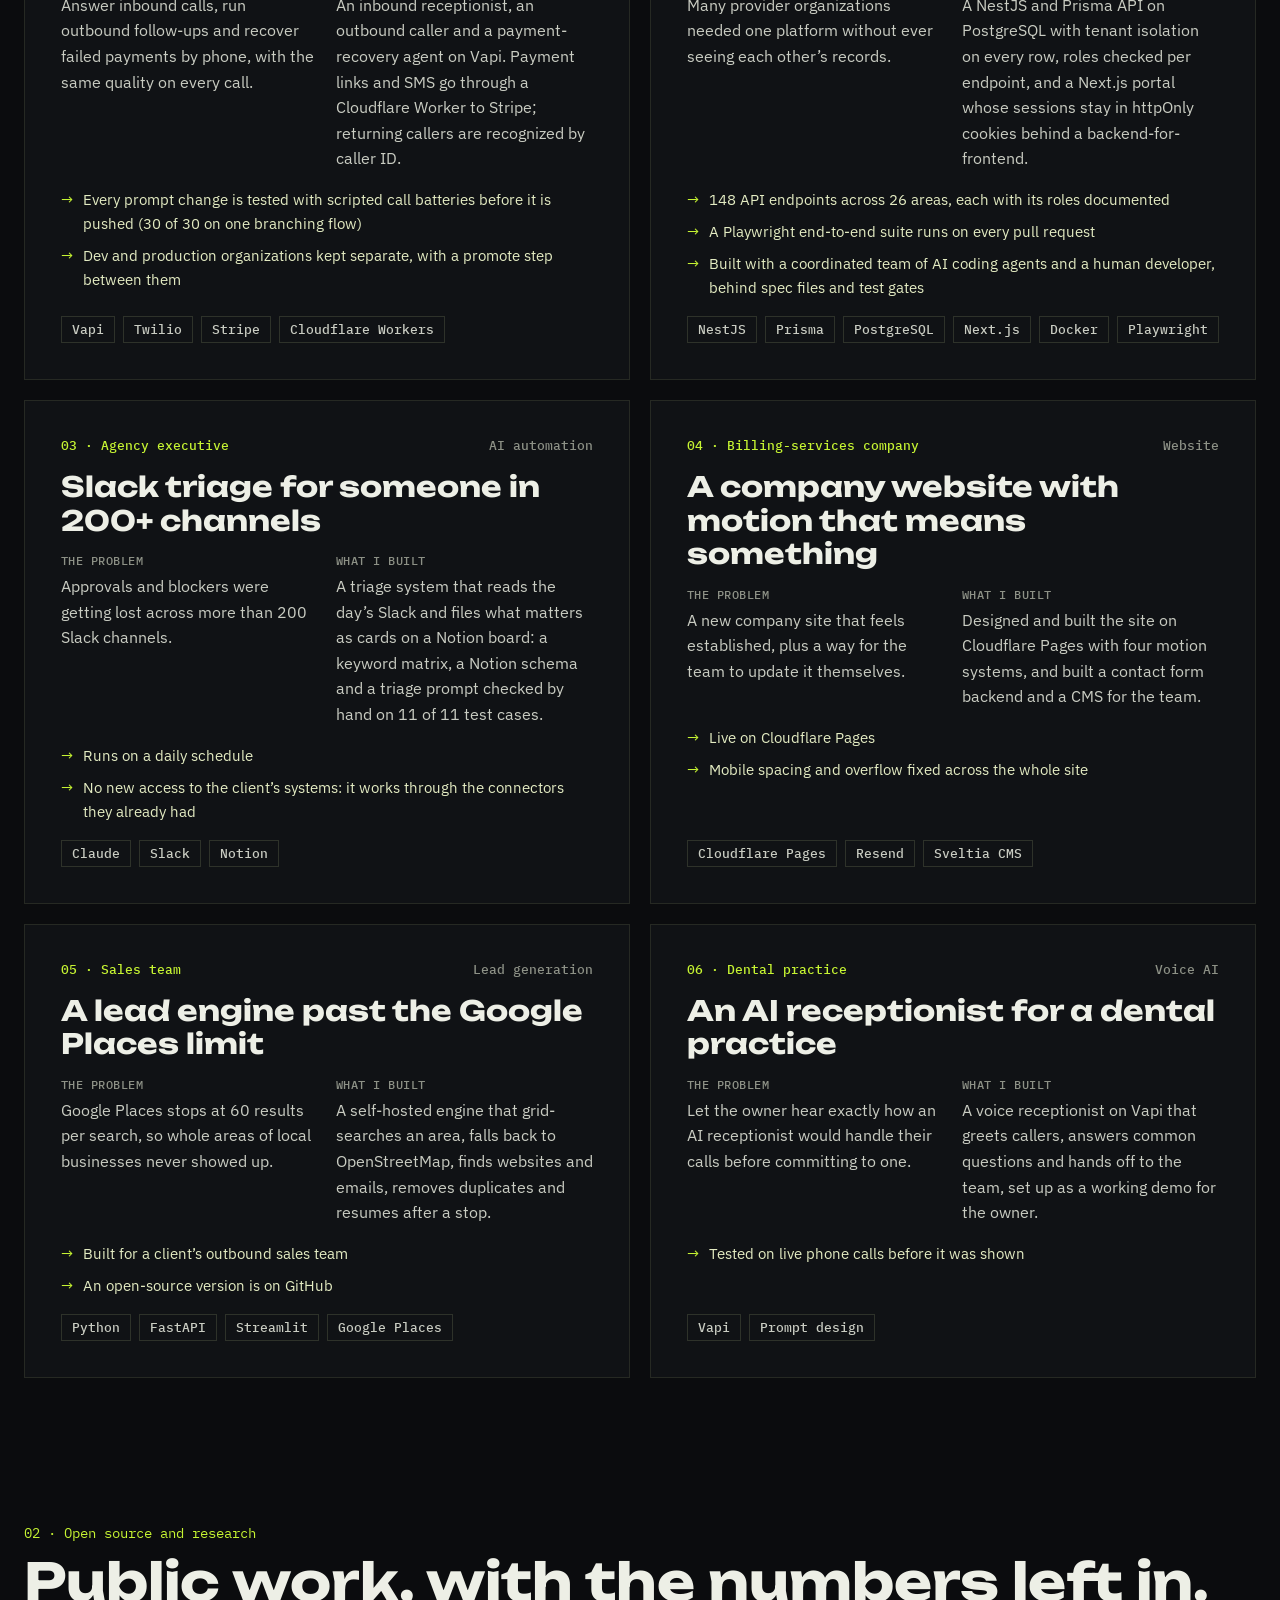
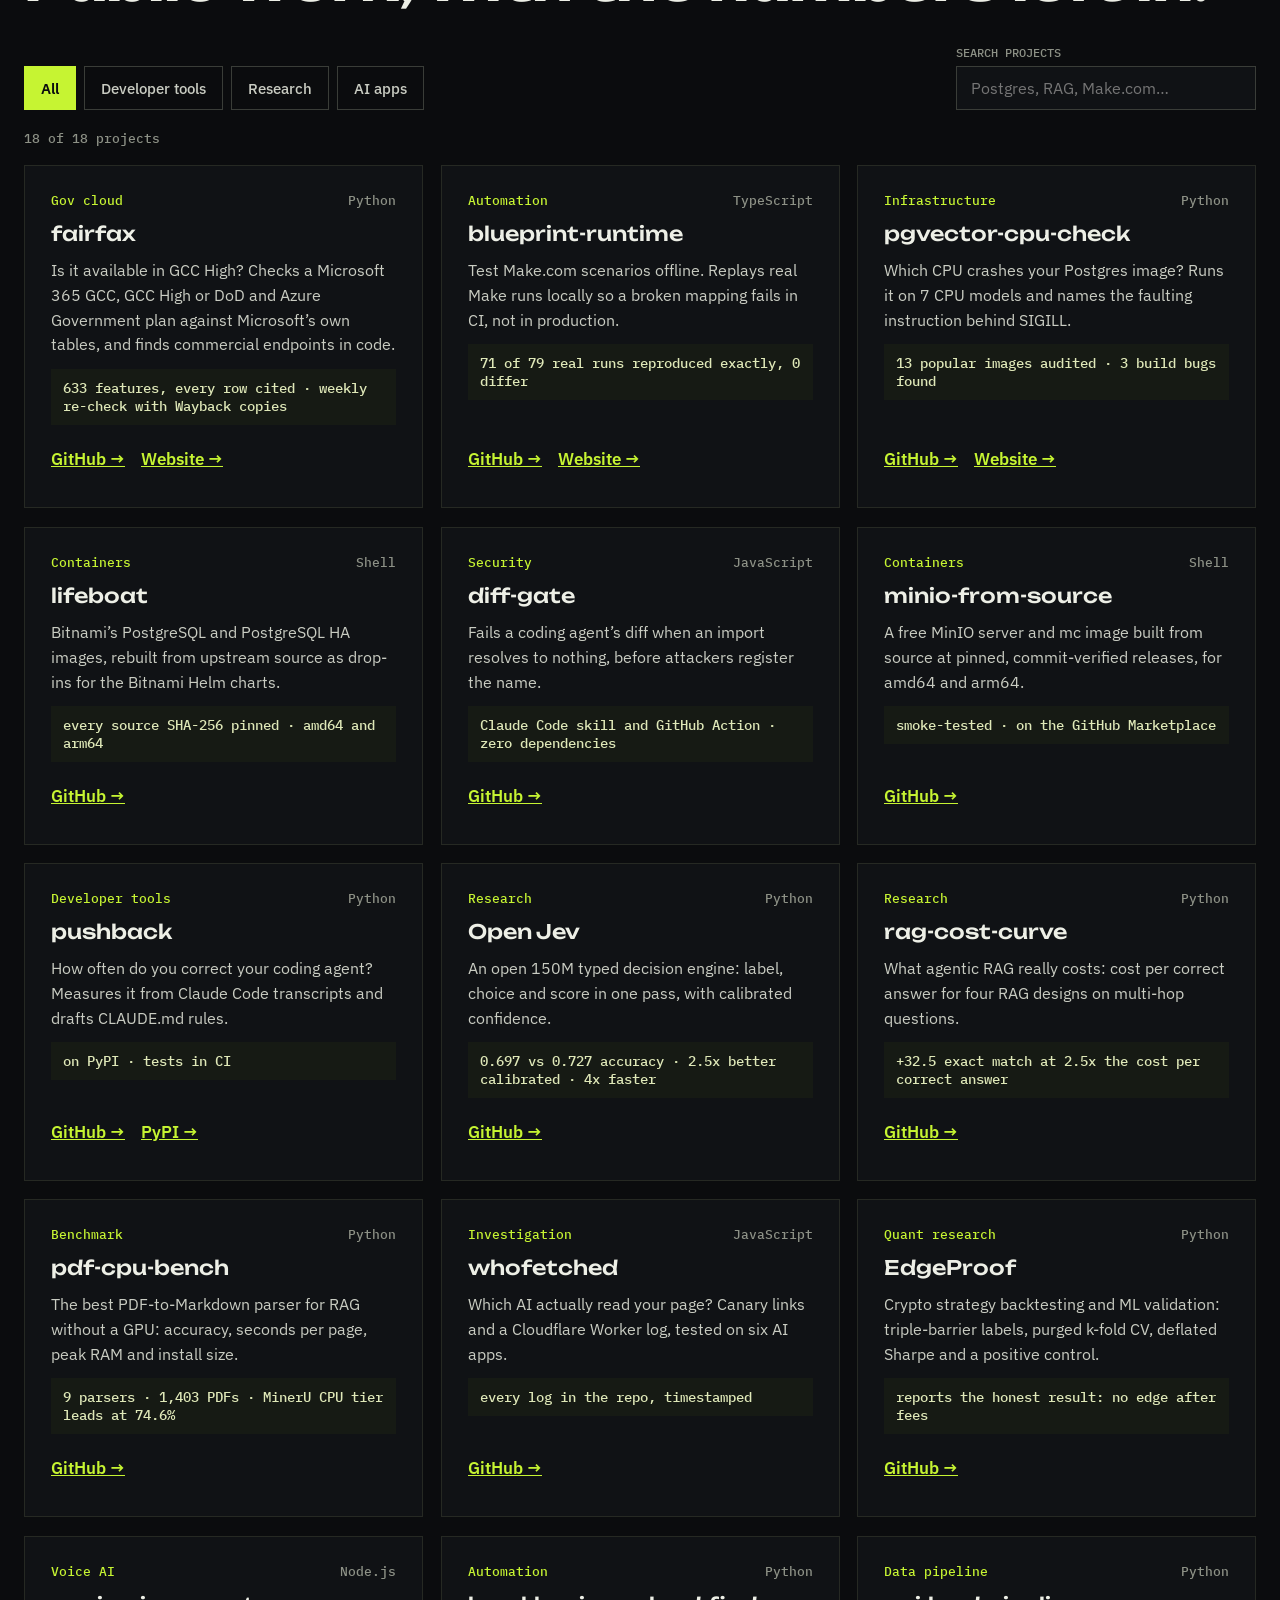
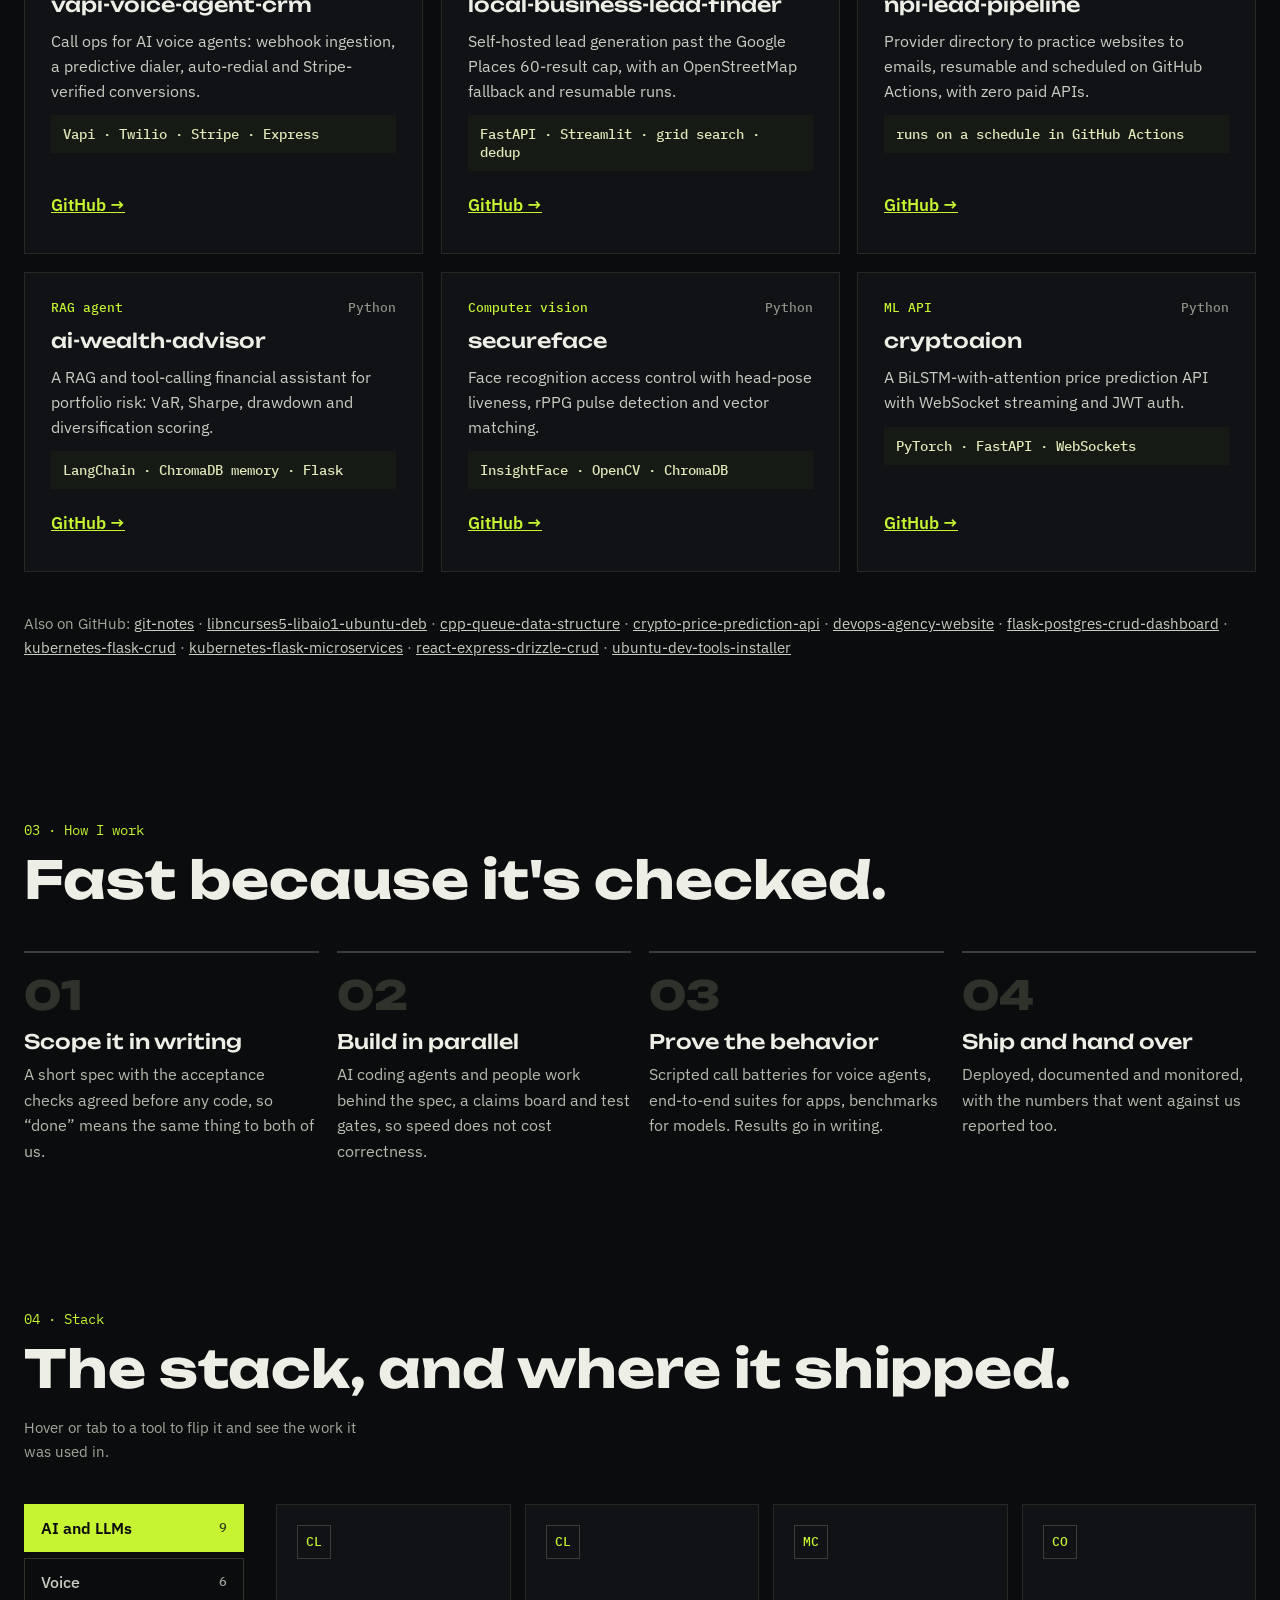
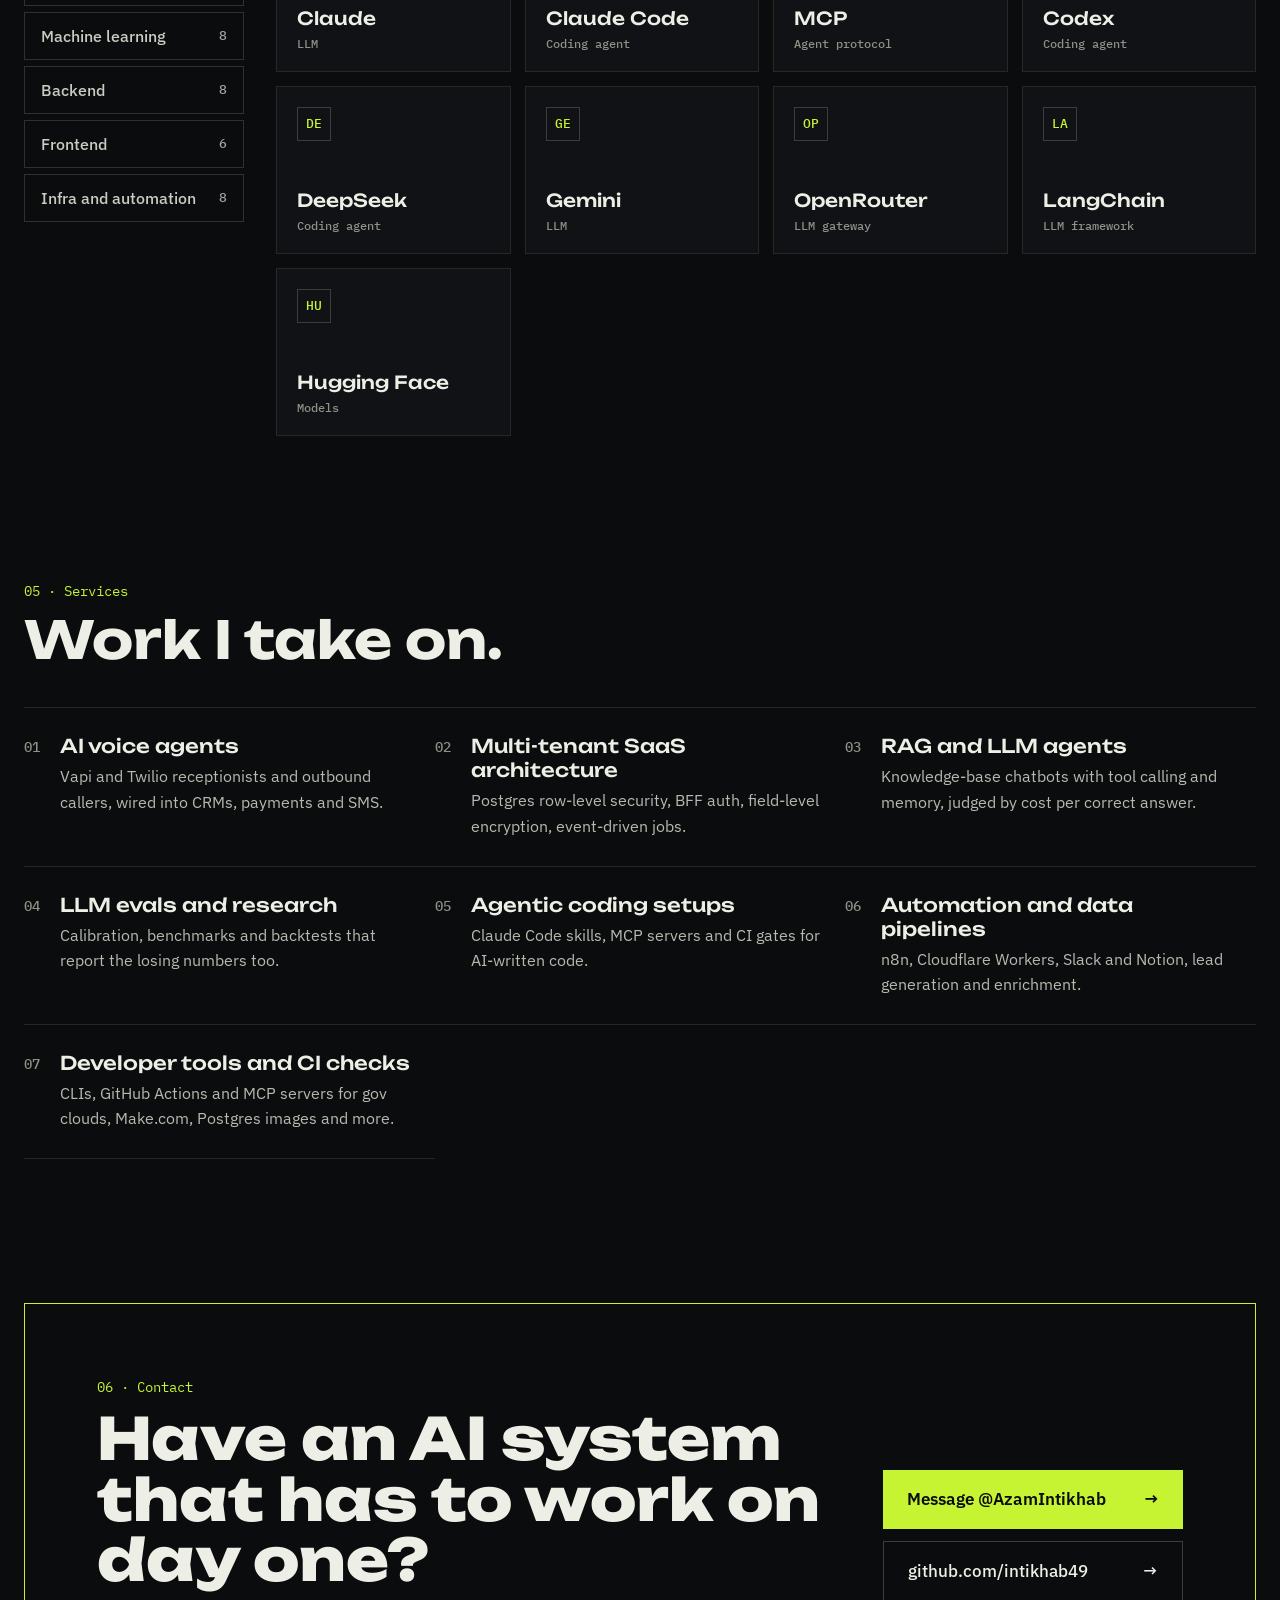
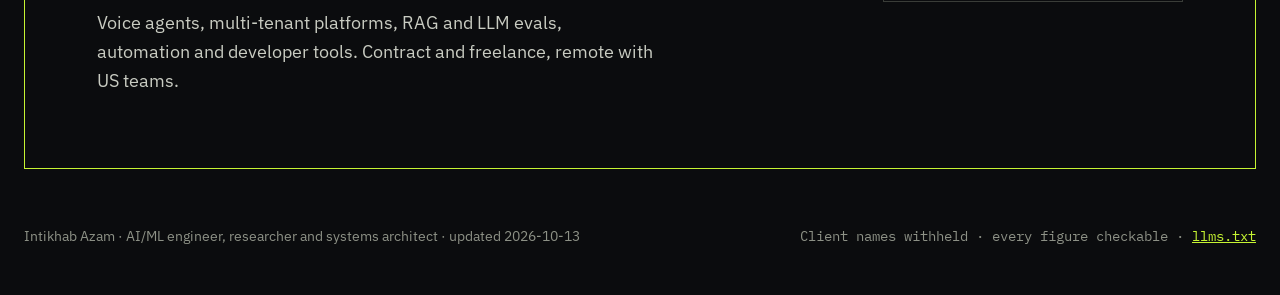
==== commit a268d8a0: "Portfolio redesign: client case studies, 18 projects with filters and search, rotating headline, int" ====
--- a/index.html
+++ b/index.html
@@ -1,98 +1,89 @@
 <!doctype html>
-<html lang="en">
+<html lang="en" class="no-js" style="--secs:10s">
 <head>
 <meta charset="utf-8">
 <meta name="viewport" content="width=device-width, initial-scale=1">
 <title>Intikhab Azam · AI/ML Engineer, Researcher &amp; Systems Architect</title>
-<meta name="description" content="AI/ML engineer and systems architect from Pakistan, working remotely with US teams: voice AI agents, RAG and LLM evaluation, multi-tenant SaaS, and open-source developer tools.">
+<meta name="description" content="AI/ML engineer and systems architect working remotely with US teams: production voice agents, multi-tenant platforms, RAG and LLM agents, automation and open-source developer tools.">
 <meta name="author" content="Intikhab Azam">
+<meta name="theme-color" content="#0b0c0e">
 <meta name="msvalidate.01" content="8696AEC33B172905558B45B0DB631DAD">
 <link rel="canonical" href="https://intikhab49.github.io/">
 <link rel="icon" href="favicon.svg" type="image/svg+xml">
 <link rel="alternate" type="text/markdown" title="llms.txt" href="https://intikhab49.github.io/llms.txt">
 <meta property="og:type" content="profile">
 <meta property="og:title" content="Intikhab Azam · AI/ML Engineer, Researcher &amp; Systems Architect">
-<meta property="og:description" content="AI/ML engineer and systems architect from Pakistan, working remotely with US teams: voice AI agents, RAG and LLM evaluation, multi-tenant SaaS, and open-source developer tools.">
+<meta property="og:description" content="AI/ML engineer and systems architect working remotely with US teams: production voice agents, multi-tenant platforms, RAG and LLM agents, automation and open-source developer tools.">
 <meta property="og:url" content="https://intikhab49.github.io/">
 <meta property="og:image" content="https://intikhab49.github.io/assets/og.png">
 <meta property="og:image:width" content="1280"><meta property="og:image:height" content="640">
 <meta property="profile:first_name" content="Intikhab"><meta property="profile:last_name" content="Azam">
 <meta name="twitter:card" content="summary_large_image"><meta name="twitter:site" content="@AzamIntikhab">
 <link rel="preconnect" href="https://fonts.googleapis.com"><link rel="preconnect" href="https://fonts.gstatic.com" crossorigin>
-<link href="https://fonts.googleapis.com/css2?family=Cormorant+Garamond:wght@600;700&display=swap" rel="stylesheet">
-<script type="application/ld+json">{"@context": "https://schema.org", "@graph": [{"@type": "ProfilePage", "@id": "https://intikhab49.github.io/", "url": "https://intikhab49.github.io/", "name": "Intikhab Azam · AI/ML Engineer, Researcher & Systems Architect", "description": "AI/ML engineer and systems architect from Pakistan, working remotely with US teams: voice AI agents, RAG and LLM evaluation, multi-tenant SaaS, and open-source developer tools.", "inLanguage": "en", "dateModified": "2026-10-12", "mainEntity": {"@id": "https://intikhab49.github.io/#person"}}, {"@type": "Person", "@id": "https://intikhab49.github.io/#person", "name": "Intikhab Azam", "alternateName": "انتخاب اعظم", "jobTitle": "AI/ML Engineer, Researcher & Systems Architect", "description": "AI/ML engineer and systems architect from Pakistan, working remotely with US teams: voice AI agents, RAG and LLM evaluation, multi-tenant SaaS, and open-source developer tools.", "url": "https://intikhab49.github.io/", "image": "https://intikhab49.github.io/assets/og.png", "homeLocation": {"@type": "Country", "name": "Pakistan"}, "sameAs": ["https://github.com/intikhab49", "https://x.com/AzamIntikhab"], "knowsAbout": ["Voice AI agents", "Vapi", "Twilio", "Retrieval-augmented generation", "Agentic RAG", "LLM evaluation", "Model calibration", "Claude Code", "Model Context Protocol", "Multi-tenant SaaS", "PostgreSQL row-level security", "System architecture", "Machine learning", "PyTorch", "FastAPI", "NestJS", "n8n", "Cloudflare Workers", "Microsoft 365 GCC High", "Azure Government", "Make.com", "Docker", "Kubernetes", "GitHub Actions"]}, {"@type": "ItemList", "name": "Open-source projects by Intikhab Azam", "itemListElement": [{"@type": "ListItem", "position": 1, "item": {"@type": "SoftwareSourceCode", "name": "fairfax", "description": "Is it available in GCC High? Check a Microsoft 365 GCC, GCC High, DoD or Azure Government plan against Microsoft's own availability tables: 633 cited features, 57 endpoints, a wrong-cloud host scanner, MCP server and GitHub Action.", "codeRepository": "https://github.com/intikhab49/fairfax", "url": "https://intikhab49.github.io/fairfax/", "programmingLanguage": "Python", "author": {"@id": "https://intikhab49.github.io/#person"}}}, {"@type": "ListItem", "position": 2, "item": {"@type": "SoftwareSourceCode", "name": "blueprint-runtime", "description": "Test Make.com (Integromat) scenarios offline: run exported blueprints locally, replay real Make runs and catch broken mappings before you deploy. CLI test runner and blueprint validator for CI. 71 of 79 real Make runs reproduced exactly, 0 differ.", "codeRepository": "https://github.com/intikhab49/blueprint-runtime", "url": "https://intikhab49.github.io/blueprint-runtime/", "programmingLanguage": "TypeScript", "author": {"@id": "https://intikhab49.github.io/#person"}}}, {"@type": "ListItem", "position": 3, "item": {"@type": "SoftwareSourceCode", "name": "pgvector-cpu-check", "description": "Find out which CPU crashes your Postgres image before your users do. Runs it on 7 CPUs (2008 Intel to Raspberry Pi and Graviton2) and names the faulting instruction (SIGILL). GitHub Action.", "codeRepository": "https://github.com/intikhab49/pgvector-cpu-check", "url": "https://intikhab49.github.io/pgvector-cpu-check/", "programmingLanguage": "Python", "author": {"@id": "https://intikhab49.github.io/#person"}}}, {"@type": "ListItem", "position": 4, "item": {"@type": "SoftwareSourceCode", "name": "diff-gate", "description": "Attackers register the packages LLMs invent. diff-gate reads your coding agent's git diff and fails on imports that resolve to nothing. Claude Code skill + GitHub Action, zero dependencies.", "codeRepository": "https://github.com/intikhab49/diff-gate", "url": "https://github.com/marketplace/actions/diff-gate", "programmingLanguage": "JavaScript", "author": {"@id": "https://intikhab49.github.io/#person"}}}, {"@type": "ListItem", "position": 5, "item": {"@type": "SoftwareSourceCode", "name": "lifeboat", "description": "Bitnami's PostgreSQL and PostgreSQL HA (repmgr) images rebuilt from upstream source: same paths, scripts, env vars and tags, drop-in for the Bitnami postgresql and postgresql-ha Helm charts. No Broadcom binaries, every source SHA-256 pinned, amd64 + arm64.", "codeRepository": "https://github.com/intikhab49/lifeboat", "url": "https://github.com/marketplace/actions/postgresql-with-pgvector-and-postgis-lifeboat", "programmingLanguage": "Shell", "author": {"@id": "https://intikhab49.github.io/#person"}}}, {"@type": "ListItem", "position": 6, "item": {"@type": "SoftwareSourceCode", "name": "minio-from-source", "description": "Free MinIO Docker image for 2026: MinIO server + mc built from source at pinned, commit-verified releases. Multi-arch (amd64, arm64), smoke-tested replacement for minio/minio and quay.io/minio. Unofficial.", "codeRepository": "https://github.com/intikhab49/minio-from-source", "url": "https://github.com/marketplace/actions/minio-from-source", "programmingLanguage": "Shell", "author": {"@id": "https://intikhab49.github.io/#person"}}}, {"@type": "ListItem", "position": 7, "item": {"@type": "SoftwareSourceCode", "name": "open-jev-typed-decision-engine", "description": "Open reproduction of TypeSafe Jev: a 150M typed decision engine (noul/choice/score in one non-autoregressive pass, calibrated confidence). 0.697 vs Jev's 0.727, 2.5x better calibrated, 4x faster, free. Trains on a Colab T4 in 30 min.", "codeRepository": "https://github.com/intikhab49/open-jev-typed-decision-engine", "url": "https://github.com/marketplace/actions/open-jev-typed-decisions", "programmingLanguage": "Python", "author": {"@id": "https://intikhab49.github.io/#person"}}}, {"@type": "ListItem", "position": 8, "item": {"@type": "SoftwareSourceCode", "name": "rag-cost-curve", "description": "What does agentic RAG actually cost? A measured cost-per-correct-answer benchmark of agentic RAG, iterative RAG, cross-encoder reranking and naive RAG on multi-hop QA (MuSiQue). Meters every LLM call.", "codeRepository": "https://github.com/intikhab49/rag-cost-curve", "url": "https://github.com/intikhab49/rag-cost-curve", "programmingLanguage": "Python", "author": {"@id": "https://intikhab49.github.io/#person"}}}, {"@type": "ListItem", "position": 9, "item": {"@type": "SoftwareSourceCode", "name": "pdf-cpu-bench", "description": "9 PDF-to-Markdown parsers for RAG on a plain 4-core CPU: olmocr-bench score, seconds per page, peak RAM, install size. MinerU's CPU tier leads at 74.6%.", "codeRepository": "https://github.com/intikhab49/pdf-cpu-bench", "url": "https://github.com/intikhab49/pdf-cpu-bench", "programmingLanguage": "Python", "author": {"@id": "https://intikhab49.github.io/#person"}}}, {"@type": "ListItem", "position": 10, "item": {"@type": "SoftwareSourceCode", "name": "whofetched", "description": "Prove which AI fetched your page: secret canary links, a Cloudflare Worker log and published-IP checks. Tested on ChatGPT, Claude, Gemini, Grok, Perplexity and Copilot (Oct 2026).", "codeRepository": "https://github.com/intikhab49/whofetched", "url": "https://github.com/intikhab49/whofetched", "programmingLanguage": "JavaScript", "author": {"@id": "https://intikhab49.github.io/#person"}}}, {"@type": "ListItem", "position": 11, "item": {"@type": "SoftwareSourceCode", "name": "pushback", "description": "How often do you correct your coding agent, and on what kind of work? Measures it from your Claude Code transcripts, drafts CLAUDE.md rules from your recurring corrections, and exports them as preference pairs.", "codeRepository": "https://github.com/intikhab49/pushback", "url": "https://pypi.org/project/pushback/", "programmingLanguage": "Python", "author": {"@id": "https://intikhab49.github.io/#person"}}}, {"@type": "ListItem", "position": 12, "item": {"@type": "SoftwareSourceCode", "name": "edgeproof-crypto-trading-backtest", "description": "Crypto trading strategy backtesting & ML validation: triple-barrier labels, purged k-fold CV, deflated Sharpe ratio and a positive control. LightGBM, LSTM/BiLSTM, Binance + MEXC perpetual futures data.", "codeRepository": "https://github.com/intikhab49/edgeproof-crypto-trading-backtest", "url": "https://github.com/intikhab49/edgeproof-crypto-trading-backtest", "programmingLanguage": "Python", "author": {"@id": "https://intikhab49.github.io/#person"}}}, {"@type": "ListItem", "position": 13, "item": {"@type": "SoftwareSourceCode", "name": "vapi-voice-agent-crm", "description": "CRM & call-ops backend for Vapi AI voice agents: webhook ingestion, predictive dialer, auto-redial, payment-verified conversions (Stripe + portal reconciliation), Twilio call status and analytics. Node.js, Express, SQLite/MySQL.", "codeRepository": "https://github.com/intikhab49/vapi-voice-agent-crm", "url": "https://github.com/intikhab49/vapi-voice-agent-crm", "programmingLanguage": "JavaScript", "author": {"@id": "https://intikhab49.github.io/#person"}}}, {"@type": "ListItem", "position": 14, "item": {"@type": "SoftwareSourceCode", "name": "local-business-lead-finder", "description": "Self-hosted lead generation engine: scrape local business leads (phone, website, e-mail) past the Google Places 60-result cap with grid search, free OpenStreetMap fallback, dedup, adaptive rate limiting & resumable runs. FastAPI + Streamlit.", "codeRepository": "https://github.com/intikhab49/local-business-lead-finder", "url": "https://github.com/intikhab49/local-business-lead-finder", "programmingLanguage": "Python", "author": {"@id": "https://intikhab49.github.io/#person"}}}, {"@type": "ListItem", "position": 15, "item": {"@type": "SoftwareSourceCode", "name": "npi-healthcare-lead-pipeline", "description": "Healthcare lead generation from the NPI Registry: fetch providers via the NPPES API, find practice websites, extract e-mails. Resumable Python pipeline scheduled on GitHub Actions — zero paid APIs.", "codeRepository": "https://github.com/intikhab49/npi-healthcare-lead-pipeline", "url": "https://github.com/intikhab49/npi-healthcare-lead-pipeline", "programmingLanguage": "Python", "author": {"@id": "https://intikhab49.github.io/#person"}}}, {"@type": "ListItem", "position": 16, "item": {"@type": "SoftwareSourceCode", "name": "ai-wealth-advisor", "description": "AI financial advisor chatbot: RAG + tool-calling LLM agent for portfolio risk (VaR, Sharpe, drawdown), diversification scoring & investment strategy, with ChromaDB memory. Gemini, OpenRouter, LangChain, Flask, Microsoft Fabric.", "codeRepository": "https://github.com/intikhab49/ai-wealth-advisor", "url": "https://github.com/intikhab49/ai-wealth-advisor", "programmingLanguage": "Python", "author": {"@id": "https://intikhab49.github.io/#person"}}}, {"@type": "ListItem", "position": 17, "item": {"@type": "SoftwareSourceCode", "name": "secureface-liveness-detection", "description": "Face recognition access control with liveness detection & anti-spoofing: InsightFace ArcFace embeddings, head-pose challenge, rPPG pulse detection and ChromaDB vector matching in a Streamlit dashboard.", "codeRepository": "https://github.com/intikhab49/secureface-liveness-detection", "url": "https://github.com/intikhab49/secureface-liveness-detection", "programmingLanguage": "Python", "author": {"@id": "https://intikhab49.github.io/#person"}}}, {"@type": "ListItem", "position": 18, "item": {"@type": "SoftwareSourceCode", "name": "cryptoaion-price-prediction", "description": "Crypto price prediction API with a PyTorch BiLSTM + attention model: 30m/1h/4h/24h forecasts for BTC, ETH & altcoins, CoinGecko + Yahoo Finance data, WebSocket streaming and JWT auth. FastAPI.", "codeRepository": "https://github.com/intikhab49/cryptoaion-price-prediction", "url": "https://github.com/intikhab49/cryptoaion-price-prediction", "programmingLanguage": "Jupyter Notebook", "author": {"@id": "https://intikhab49.github.io/#person"}}}, {"@type": "ListItem", "position": 19, "item": {"@type": "SoftwareSourceCode", "name": "libncurses5-libaio1-ubuntu-deb", "description": "libaio1, libncurses5, libncurses5-dev & libtinfo5 .deb packages (amd64) — fix 'libncurses.so.5 / libtinfo.so.5 / libaio.so.1: cannot open shared object file' on newer Ubuntu.", "codeRepository": "https://github.com/intikhab49/libncurses5-libaio1-ubuntu-deb", "url": "https://github.com/intikhab49/libncurses5-libaio1-ubuntu-deb", "author": {"@id": "https://intikhab49.github.io/#person"}}}, {"@type": "ListItem", "position": 20, "item": {"@type": "SoftwareSourceCode", "name": "git-notes", "description": "Working notes on git internals and GitHub Actions", "codeRepository": "https://github.com/intikhab49/git-notes", "url": "https://github.com/intikhab49/git-notes", "author": {"@id": "https://intikhab49.github.io/#person"}}}, {"@type": "ListItem", "position": 21, "item": {"@type": "SoftwareSourceCode", "name": "crypto-price-prediction-api", "description": "v1 of CryptoAion: FastAPI service forecasting Bitcoin, Ethereum & altcoin prices with a PyTorch BiLSTM + attention model, CoinGecko and Yahoo Finance data, plus BiLSTM and XGBoost research notebooks.", "codeRepository": "https://github.com/intikhab49/crypto-price-prediction-api", "url": "https://github.com/intikhab49/crypto-price-prediction-api", "programmingLanguage": "Jupyter Notebook", "author": {"@id": "https://intikhab49.github.io/#person"}}}, {"@type": "ListItem", "position": 22, "item": {"@type": "SoftwareSourceCode", "name": "kubernetes-flask-microservices", "description": "Flask microservices on Kubernetes (Minikube + Flannel) and Docker Swarm: NGINX reverse proxy, PostgreSQL, logging service, Prometheus monitoring and NetworkPolicies — a hands-on DevOps project.", "codeRepository": "https://github.com/intikhab49/kubernetes-flask-microservices", "url": "https://github.com/intikhab49/kubernetes-flask-microservices", "programmingLanguage": "Python", "author": {"@id": "https://intikhab49.github.io/#person"}}}, {"@type": "ListItem", "position": 23, "item": {"@type": "SoftwareSourceCode", "name": "kubernetes-flask-crud", "description": "Flask + PostgreSQL CRUD app deployed on Kubernetes (Minikube) behind an NGINX reverse proxy with NetworkPolicies, plus a Docker Swarm stack.", "codeRepository": "https://github.com/intikhab49/kubernetes-flask-crud", "url": "https://github.com/intikhab49/kubernetes-flask-crud", "programmingLanguage": "Python", "author": {"@id": "https://intikhab49.github.io/#person"}}}, {"@type": "ListItem", "position": 24, "item": {"@type": "SoftwareSourceCode", "name": "flask-postgres-crud-dashboard", "description": "Flask + PostgreSQL user management CRUD app with a Bootstrap dark UI, Chart.js dashboard and REST API — runs with Docker Compose.", "codeRepository": "https://github.com/intikhab49/flask-postgres-crud-dashboard", "url": "https://github.com/intikhab49/flask-postgres-crud-dashboard", "programmingLanguage": "Python", "author": {"@id": "https://intikhab49.github.io/#person"}}}, {"@type": "ListItem", "position": 25, "item": {"@type": "SoftwareSourceCode", "name": "react-express-drizzle-crud", "description": "Full-stack TypeScript CRUD app: React + Vite, Express, Drizzle ORM, Neon Postgres, Passport session auth with scrypt hashing and a Postgres session store.", "codeRepository": "https://github.com/intikhab49/react-express-drizzle-crud", "url": "https://github.com/intikhab49/react-express-drizzle-crud", "programmingLanguage": "TypeScript", "author": {"@id": "https://intikhab49.github.io/#person"}}}, {"@type": "ListItem", "position": 26, "item": {"@type": "SoftwareSourceCode", "name": "devops-agency-website", "description": "DevOps & cloud services agency website: React + TypeScript landing page with Tailwind & shadcn/ui — services, pricing calculator, testimonials, blog, FAQ, live chat — and an Express contact/newsletter API.", "codeRepository": "https://github.com/intikhab49/devops-agency-website", "url": "https://github.com/intikhab49/devops-agency-website", "programmingLanguage": "TypeScript", "author": {"@id": "https://intikhab49.github.io/#person"}}}, {"@type": "ListItem", "position": 27, "item": {"@type": "SoftwareSourceCode", "name": "ubuntu-dev-tools-installer", "description": "Interactive Bash script to install or update Python, VS Code, Docker, Jenkins and kubectl on Ubuntu — detects installed versions and asks before changing anything.", "codeRepository": "https://github.com/intikhab49/ubuntu-dev-tools-installer", "url": "https://github.com/intikhab49/ubuntu-dev-tools-installer", "programmingLanguage": "Shell", "author": {"@id": "https://intikhab49.github.io/#person"}}}, {"@type": "ListItem", "position": 28, "item": {"@type": "SoftwareSourceCode", "name": "cpp-queue-data-structure", "description": "Array-based FIFO queue in C++ with enqueue, dequeue, size and display — a data structures coursework exercise.", "codeRepository": "https://github.com/intikhab49/cpp-queue-data-structure", "url": "https://github.com/intikhab49/cpp-queue-data-structure", "programmingLanguage": "C++", "author": {"@id": "https://intikhab49.github.io/#person"}}}]}]}</script>
-<style>
-:root{--night:#070a1c;--panel:#10153a;--cream:#f4ead2;--paper:#f8f1de;--red:#c46a6a;--saffron:#e8c98e;--gold:#e8c98e;
---green:#7fc8a9;--teal:#7fd0d0;--pink:#e7a2b8;--blue:#8fa8e8;--muted:#a9b3d4}
-*{box-sizing:border-box}
-html{background:var(--night)}
-body{margin:0;color:var(--cream);font:17px/1.6 system-ui,-apple-system,"Segoe UI",Roboto,sans-serif;background:var(--night)}
-a{color:var(--saffron)} a:hover{color:var(--pink)}
-.wrap{max-width:1120px;margin:0 auto;padding:0 16px}
-.hero img{display:block;width:100%;height:auto}
-h1{font-family:'Cormorant Garamond',Georgia,serif;font-weight:700;font-size:clamp(28px,4.6vw,48px);line-height:1.15;margin:28px 0 6px;color:var(--paper)}
-h1 .urdu{display:block;font-family:"Noto Nastaliq Urdu","Jameel Noori Nastaleeq",serif;font-size:.6em;color:var(--gold);margin-top:6px}
-.role{font-size:clamp(17px,2.2vw,21px);color:var(--gold);margin:0 0 14px;font-weight:600}
-.chips{display:flex;flex-wrap:wrap;gap:8px;padding:0;margin:0 0 18px;list-style:none}
-.chips li{border:2px solid var(--saffron);border-radius:999px;padding:3px 12px;font-size:14px;font-weight:600}
-.chips li:nth-child(3n+2){border-color:var(--pink)} .chips li:nth-child(3n){border-color:var(--teal)}
-.cta{display:inline-block;background:#1c2350;color:var(--paper);font-weight:700;padding:10px 18px;border-radius:8px;
-text-decoration:none;border:2px solid var(--gold);margin:4px 8px 4px 0} .cta.alt{background:transparent}
-.cta:hover{color:var(--night);background:var(--gold)}
-h2{font-family:'Cormorant Garamond',Georgia,serif;font-weight:700;color:var(--cream);font-size:clamp(24px,3.4vw,34px);margin:52px 0 12px}
-h2::after{content:"";display:block;width:120px;height:6px;margin-top:8px;background:linear-gradient(90deg,var(--gold),var(--pink),transparent)}
-ul.plain{padding-left:20px} ul.plain li{margin:6px 0} b{color:var(--paper)}
-.group{margin:30px 0} .gh{font-size:21px;margin:0;color:var(--paper)} .sub{margin:2px 0 14px;color:var(--muted)}
-.grid{display:grid;grid-template-columns:repeat(auto-fill,minmax(300px,1fr));gap:14px}
-.proj{background:var(--panel);border:2px solid #2c2550;border-top:5px solid var(--saffron);border-radius:10px;padding:14px 16px;min-width:0}
-.group:nth-of-type(2) .proj{border-top-color:var(--pink)} .group:nth-of-type(3) .proj{border-top-color:var(--teal)}
-.group:nth-of-type(4) .proj{border-top-color:var(--green)}
-.proj h3{margin:0 0 6px;font-size:18px;overflow-wrap:anywhere} .proj h3 a{color:var(--paper);text-decoration:none}
-.proj p{margin:0 0 8px;font-size:15px} .stars{float:right;color:var(--gold);font-size:14px}
-.tags{display:flex;flex-wrap:wrap;gap:6px;list-style:none;padding:0;margin:0 0 8px}
-.tags li{font-size:12px;background:#241e40;border-radius:4px;padding:1px 7px;color:var(--muted)} .tags li.lang{color:var(--saffron)}
-.links{font-size:14px;font-weight:600}
-.proof{border-left:3px solid var(--green);padding-left:8px;color:var(--paper);font-size:14px!important}
-.arch{float:right;margin-right:8px;font-size:12px;color:var(--muted);border:1px solid #3a3360;border-radius:4px;padding:0 6px}
-.group:nth-of-type(6) .proj{border-top-color:#3a3360;opacity:.85}
-.gallery{display:grid;grid-template-columns:repeat(auto-fill,minmax(260px,1fr));gap:12px}
-.gallery img{display:block;width:100%;height:auto;border-radius:8px}
-footer{margin:60px 0 0;padding:24px 0 40px;border-top:2px solid #2c2550;color:var(--muted);font-size:14px}
-@media (prefers-reduced-motion:reduce){*{animation:none!important}}
-</style>
+<link href="https://fonts.googleapis.com/css2?family=Unbounded:wght@500;700;800&family=IBM+Plex+Sans:wght@400;500;600&family=IBM+Plex+Mono:wght@500&display=swap" rel="stylesheet">
+<link rel="stylesheet" href="site.css">
+<script type="application/ld+json">{"@context": "https://schema.org", "@graph": [{"@type": "ProfilePage", "@id": "https://intikhab49.github.io/", "url": "https://intikhab49.github.io/", "name": "Intikhab Azam · AI/ML Engineer, Researcher & Systems Architect", "description": "AI/ML engineer and systems architect working remotely with US teams: production voice agents, multi-tenant platforms, RAG and LLM agents, automation and open-source developer tools.", "inLanguage": "en", "dateModified": "2026-10-13", "mainEntity": {"@id": "https://intikhab49.github.io/#person"}}, {"@type": "Person", "@id": "https://intikhab49.github.io/#person", "name": "Intikhab Azam", "alternateName": "انتخاب اعظم", "jobTitle": "AI/ML Engineer, Researcher & Systems Architect", "description": "AI/ML engineer and systems architect working remotely with US teams: production voice agents, multi-tenant platforms, RAG and LLM agents, automation and open-source developer tools.", "url": "https://intikhab49.github.io/", "image": "https://intikhab49.github.io/assets/og.png", "sameAs": ["https://github.com/intikhab49", "https://x.com/AzamIntikhab"], "knowsAbout": ["Voice AI agents", "Vapi", "Twilio", "Retrieval-augmented generation", "Agentic RAG", "LLM evaluation", "Model calibration", "Claude Code", "Model Context Protocol", "Multi-tenant SaaS", "PostgreSQL row-level security", "System architecture", "Machine learning", "PyTorch", "FastAPI", "NestJS", "Next.js", "n8n", "Cloudflare Workers", "Microsoft 365 GCC High", "Azure Government", "Make.com", "Docker", "Kubernetes", "GitHub Actions"], "makesOffer": [{"@type": "Offer", "itemOffered": {"@type": "Service", "name": "AI voice agents", "description": "Vapi and Twilio receptionists and outbound callers, wired into CRMs, payments and SMS."}}, {"@type": "Offer", "itemOffered": {"@type": "Service", "name": "Multi-tenant SaaS architecture", "description": "Postgres row-level security, BFF auth, field-level encryption, event-driven jobs."}}, {"@type": "Offer", "itemOffered": {"@type": "Service", "name": "RAG and LLM agents", "description": "Knowledge-base chatbots with tool calling and memory, judged by cost per correct answer."}}, {"@type": "Offer", "itemOffered": {"@type": "Service", "name": "LLM evals and research", "description": "Calibration, benchmarks and backtests that report the losing numbers too."}}, {"@type": "Offer", "itemOffered": {"@type": "Service", "name": "Agentic coding setups", "description": "Claude Code skills, MCP servers and CI gates for AI-written code."}}, {"@type": "Offer", "itemOffered": {"@type": "Service", "name": "Automation and data pipelines", "description": "n8n, Cloudflare Workers, Slack and Notion, lead generation and enrichment."}}, {"@type": "Offer", "itemOffered": {"@type": "Service", "name": "Developer tools and CI checks", "description": "CLIs, GitHub Actions and MCP servers for gov clouds, Make.com, Postgres images and more."}}]}, {"@type": "ItemList", "name": "Client work by Intikhab Azam", "itemListElement": [{"@type": "ListItem", "position": 1, "item": {"@type": "CreativeWork", "name": "Three production voice agents on the phone lines", "about": "Voice AI", "description": "An inbound receptionist, an outbound caller and a payment-recovery agent on Vapi. Payment links and SMS go through a Cloudflare Worker to Stripe; returning callers are recognized by caller ID.", "author": {"@id": "https://intikhab49.github.io/#person"}}}, {"@type": "ListItem", "position": 2, "item": {"@type": "CreativeWork", "name": "A multi-tenant platform for sensitive personal data", "about": "Multi-tenant SaaS", "description": "A NestJS and Prisma API on PostgreSQL with tenant isolation on every row, roles checked per endpoint, and a Next.js portal whose sessions stay in httpOnly cookies behind a backend-for-frontend.", "author": {"@id": "https://intikhab49.github.io/#person"}}}, {"@type": "ListItem", "position": 3, "item": {"@type": "CreativeWork", "name": "Slack triage for someone in 200+ channels", "about": "AI automation", "description": "A triage system that reads the day’s Slack and files what matters as cards on a Notion board: a keyword matrix, a Notion schema and a triage prompt checked by hand on 11 of 11 test cases.", "author": {"@id": "https://intikhab49.github.io/#person"}}}, {"@type": "ListItem", "position": 4, "item": {"@type": "CreativeWork", "name": "A company website with motion that means something", "about": "Website", "description": "Designed and built the site on Cloudflare Pages with four motion systems, and built a contact form backend and a CMS for the team.", "author": {"@id": "https://intikhab49.github.io/#person"}}}, {"@type": "ListItem", "position": 5, "item": {"@type": "CreativeWork", "name": "A lead engine past the Google Places limit", "about": "Lead generation", "description": "A self-hosted engine that grid-searches an area, falls back to OpenStreetMap, finds websites and emails, removes duplicates and resumes after a stop.", "author": {"@id": "https://intikhab49.github.io/#person"}}}, {"@type": "ListItem", "position": 6, "item": {"@type": "CreativeWork", "name": "An AI receptionist for a dental practice", "about": "Voice AI", "description": "A voice receptionist on Vapi that greets callers, answers common questions and hands off to the team, set up as a working demo for the owner.", "author": {"@id": "https://intikhab49.github.io/#person"}}}]}, {"@type": "ItemList", "name": "Open-source projects by Intikhab Azam", "itemListElement": [{"@type": "ListItem", "position": 1, "item": {"@type": "SoftwareSourceCode", "name": "fairfax", "description": "Is it available in GCC High? Checks a Microsoft 365 GCC, GCC High or DoD and Azure Government plan against Microsoft’s own tables, and finds commercial endpoints in code.", "codeRepository": "https://github.com/intikhab49/fairfax", "url": "https://intikhab49.github.io/fairfax/", "programmingLanguage": "Python", "author": {"@id": "https://intikhab49.github.io/#person"}}}, {"@type": "ListItem", "position": 2, "item": {"@type": "SoftwareSourceCode", "name": "blueprint-runtime", "description": "Test Make.com scenarios offline. Replays real Make runs locally so a broken mapping fails in CI, not in production.", "codeRepository": "https://github.com/intikhab49/blueprint-runtime", "url": "https://intikhab49.github.io/blueprint-runtime/", "programmingLanguage": "TypeScript", "author": {"@id": "https://intikhab49.github.io/#person"}}}, {"@type": "ListItem", "position": 3, "item": {"@type": "SoftwareSourceCode", "name": "pgvector-cpu-check", "description": "Which CPU crashes your Postgres image? Runs it on 7 CPU models and names the faulting instruction behind SIGILL.", "codeRepository": "https://github.com/intikhab49/pgvector-cpu-check", "url": "https://intikhab49.github.io/pgvector-cpu-check/", "programmingLanguage": "Python", "author": {"@id": "https://intikhab49.github.io/#person"}}}, {"@type": "ListItem", "position": 4, "item": {"@type": "SoftwareSourceCode", "name": "lifeboat", "description": "Bitnami’s PostgreSQL and PostgreSQL HA images, rebuilt from upstream source as drop-ins for the Bitnami Helm charts.", "codeRepository": "https://github.com/intikhab49/lifeboat", "url": "https://github.com/intikhab49/lifeboat", "programmingLanguage": "Shell", "author": {"@id": "https://intikhab49.github.io/#person"}}}, {"@type": "ListItem", "position": 5, "item": {"@type": "SoftwareSourceCode", "name": "diff-gate", "description": "Fails a coding agent’s diff when an import resolves to nothing, before attackers register the name.", "codeRepository": "https://github.com/intikhab49/diff-gate", "url": "https://github.com/intikhab49/diff-gate", "programmingLanguage": "JavaScript", "author": {"@id": "https://intikhab49.github.io/#person"}}}, {"@type": "ListItem", "position": 6, "item": {"@type": "SoftwareSourceCode", "name": "minio-from-source", "description": "A free MinIO server and mc image built from source at pinned, commit-verified releases, for amd64 and arm64.", "codeRepository": "https://github.com/intikhab49/minio-from-source", "url": "https://github.com/intikhab49/minio-from-source", "programmingLanguage": "Shell", "author": {"@id": "https://intikhab49.github.io/#person"}}}, {"@type": "ListItem", "position": 7, "item": {"@type": "SoftwareSourceCode", "name": "pushback", "description": "How often do you correct your coding agent? Measures it from Claude Code transcripts and drafts CLAUDE.md rules.", "codeRepository": "https://github.com/intikhab49/pushback", "url": "https://pypi.org/project/pushback/", "programmingLanguage": "Python", "author": {"@id": "https://intikhab49.github.io/#person"}}}, {"@type": "ListItem", "position": 8, "item": {"@type": "SoftwareSourceCode", "name": "Open Jev", "description": "An open 150M typed decision engine: label, choice and score in one pass, with calibrated confidence.", "codeRepository": "https://github.com/intikhab49/open-jev-typed-decision-engine", "url": "https://github.com/intikhab49/open-jev-typed-decision-engine", "programmingLanguage": "Python", "author": {"@id": "https://intikhab49.github.io/#person"}}}, {"@type": "ListItem", "position": 9, "item": {"@type": "SoftwareSourceCode", "name": "rag-cost-curve", "description": "What agentic RAG really costs: cost per correct answer for four RAG designs on multi-hop questions.", "codeRepository": "https://github.com/intikhab49/rag-cost-curve", "url": "https://github.com/intikhab49/rag-cost-curve", "programmingLanguage": "Python", "author": {"@id": "https://intikhab49.github.io/#person"}}}, {"@type": "ListItem", "position": 10, "item": {"@type": "SoftwareSourceCode", "name": "pdf-cpu-bench", "description": "The best PDF-to-Markdown parser for RAG without a GPU: accuracy, seconds per page, peak RAM and install size.", "codeRepository": "https://github.com/intikhab49/pdf-cpu-bench", "url": "https://github.com/intikhab49/pdf-cpu-bench", "programmingLanguage": "Python", "author": {"@id": "https://intikhab49.github.io/#person"}}}, {"@type": "ListItem", "position": 11, "item": {"@type": "SoftwareSourceCode", "name": "whofetched", "description": "Which AI actually read your page? Canary links and a Cloudflare Worker log, tested on six AI apps.", "codeRepository": "https://github.com/intikhab49/whofetched", "url": "https://github.com/intikhab49/whofetched", "programmingLanguage": "JavaScript", "author": {"@id": "https://intikhab49.github.io/#person"}}}, {"@type": "ListItem", "position": 12, "item": {"@type": "SoftwareSourceCode", "name": "EdgeProof", "description": "Crypto strategy backtesting and ML validation: triple-barrier labels, purged k-fold CV, deflated Sharpe and a positive control.", "codeRepository": "https://github.com/intikhab49/edgeproof-crypto-trading-backtest", "url": "https://github.com/intikhab49/edgeproof-crypto-trading-backtest", "programmingLanguage": "Python", "author": {"@id": "https://intikhab49.github.io/#person"}}}, {"@type": "ListItem", "position": 13, "item": {"@type": "SoftwareSourceCode", "name": "vapi-voice-agent-crm", "description": "Call ops for AI voice agents: webhook ingestion, a predictive dialer, auto-redial and Stripe-verified conversions.", "codeRepository": "https://github.com/intikhab49/vapi-voice-agent-crm", "url": "https://github.com/intikhab49/vapi-voice-agent-crm", "programmingLanguage": "Node.js", "author": {"@id": "https://intikhab49.github.io/#person"}}}, {"@type": "ListItem", "position": 14, "item": {"@type": "SoftwareSourceCode", "name": "local-business-lead-finder", "description": "Self-hosted lead generation past the Google Places 60-result cap, with an OpenStreetMap fallback and resumable runs.", "codeRepository": "https://github.com/intikhab49/local-business-lead-finder", "url": "https://github.com/intikhab49/local-business-lead-finder", "programmingLanguage": "Python", "author": {"@id": "https://intikhab49.github.io/#person"}}}, {"@type": "ListItem", "position": 15, "item": {"@type": "SoftwareSourceCode", "name": "npi-lead-pipeline", "description": "Provider directory to practice websites to emails, resumable and scheduled on GitHub Actions, with zero paid APIs.", "codeRepository": "https://github.com/intikhab49/npi-healthcare-lead-pipeline", "url": "https://github.com/intikhab49/npi-healthcare-lead-pipeline", "programmingLanguage": "Python", "author": {"@id": "https://intikhab49.github.io/#person"}}}, {"@type": "ListItem", "position": 16, "item": {"@type": "SoftwareSourceCode", "name": "ai-wealth-advisor", "description": "A RAG and tool-calling financial assistant for portfolio risk: VaR, Sharpe, drawdown and diversification scoring.", "codeRepository": "https://github.com/intikhab49/ai-wealth-advisor", "url": "https://github.com/intikhab49/ai-wealth-advisor", "programmingLanguage": "Python", "author": {"@id": "https://intikhab49.github.io/#person"}}}, {"@type": "ListItem", "position": 17, "item": {"@type": "SoftwareSourceCode", "name": "secureface", "description": "Face recognition access control with head-pose liveness, rPPG pulse detection and vector matching.", "codeRepository": "https://github.com/intikhab49/secureface-liveness-detection", "url": "https://github.com/intikhab49/secureface-liveness-detection", "programmingLanguage": "Python", "author": {"@id": "https://intikhab49.github.io/#person"}}}, {"@type": "ListItem", "position": 18, "item": {"@type": "SoftwareSourceCode", "name": "cryptoaion", "description": "A BiLSTM-with-attention price prediction API with WebSocket streaming and JWT auth.", "codeRepository": "https://github.com/intikhab49/cryptoaion-price-prediction", "url": "https://github.com/intikhab49/cryptoaion-price-prediction", "programmingLanguage": "Python", "author": {"@id": "https://intikhab49.github.io/#person"}}}]}]}</script>
 </head>
 <body>
-<header class="hero"><img src="assets/hero.svg" width="1280" height="760" alt="Intikhab Azam, AI/ML engineer, researcher and systems architect. A painted night: the Milky Way rising over a mountain lake, and someone on a rock at the shore looking up at it through a small telescope."></header>
-<main class="wrap">
-<h1>Intikhab Azam<span class="urdu" lang="ur" dir="rtl">انتخاب اعظم</span></h1>
-<p class="role">AI/ML Engineer, Researcher &amp; Systems Architect</p>
-<ul class="chips"><li>Voice AI agents</li><li>RAG &amp; LLM evaluation</li><li>Multi-tenant SaaS</li><li>Agentic coding</li><li>Claude Code + MCP</li><li>Open-source developer tools</li></ul>
-<p>I build AI systems that have to work in production: <b>voice agents</b> that answer real phone calls, <b>RAG and LLM agents</b> judged by cost per correct answer, and <b>multi-tenant SaaS platforms</b> with row-level security and field-level encryption. I also publish the research behind them, including the numbers that went against me, and open-source tools that catch problems before they ship: Microsoft gov-cloud gaps, broken Make.com scenarios, Postgres images that crash on older CPUs and packages an AI coding agent made up. Based in Pakistan, working with US teams, <b>open to contract work</b>.</p>
-<p><a class="cta" href="https://x.com/AzamIntikhab">Message me on X</a><a class="cta alt" href="https://github.com/intikhab49">GitHub profile</a></p>
-
-<h2 id="build">What I build</h2>
-<ul class="plain"><li><b>AI voice agents</b>: Vapi and Twilio receptionists and outbound callers, wired into CRMs, payments and SMS.</li><li><b>RAG and LLM agents</b>: Knowledge-base chatbots with tool calling and memory, evaluated by cost per correct answer.</li><li><b>LLM evals and research</b>: Calibration, benchmarks and backtests that report the losing numbers too.</li><li><b>Multi-tenant SaaS architecture</b>: Postgres row-level security, BFF auth, field-level encryption, event-driven jobs.</li><li><b>Agentic coding</b>: Claude Code, Codex and DeepSeek working in parallel behind spec files, a claims board and test gates.</li><li><b>Automation and data pipelines</b>: n8n, Cloudflare Workers, lead generation, scraping and enrichment.</li><li><b>Developer tools and CI checks</b>: CLIs, GitHub Actions and MCP servers on PyPI and npm, for Microsoft gov clouds (GCC High, Azure Government), Make.com, Postgres images and AI-written code.</li></ul>
-
-<h2 id="projects">Open-source projects</h2>
-<p>28 public repositories, grouped by what they are for, newest work first. Descriptions come straight from each repository; the green line under a tool is something you can check.</p>
-<section class="group"><h3 class="gh">Developer tools and CI checks</h3><p class="sub">Catch the problem before it ships.</p><div class="grid"><article class="proj"><h3><a href="https://github.com/intikhab49/fairfax">fairfax</a></h3><p>Is it available in GCC High? Check a Microsoft 365 GCC, GCC High, DoD or Azure Government plan against Microsoft&#x27;s own availability tables: 633 cited features, 57 endpoints, a wrong-cloud host scanner, MCP server and GitHub Action.</p><p class="proof">On PyPI and the GitHub Marketplace. Re-checks all 33 Microsoft sources weekly and keeps a Wayback Machine copy of each; on 12 Oct 2026 it caught Microsoft rewording two rows on the Teams page.</p><ul class="tags"><li class="lang">Python</li><li>azure</li><li>azure-government</li><li>azure-openai</li><li>cli</li><li>cloud-parity</li><li>dataset</li></ul><p class="links"><a href="https://github.com/intikhab49/fairfax">GitHub</a> · <a href="https://intikhab49.github.io/fairfax/">Website</a> · <a href="https://pypi.org/project/fairfax/">PyPI</a> · <a href="https://github.com/marketplace/actions/fairfax-gov-cloud-check">GitHub Action</a></p></article><article class="proj"><h3><a href="https://github.com/intikhab49/blueprint-runtime">blueprint-runtime</a></h3><p>Test Make.com (Integromat) scenarios offline: run exported blueprints locally, replay real Make runs and catch broken mappings before you deploy. CLI test runner and blueprint validator for CI. 71 of 79 real Make runs reproduced exactly, 0 differ.</p><p class="proof">On npm. 71 of 79 recorded real Make.com runs reproduced exactly, 0 differ; the other 8 are refused instead of guessed.</p><ul class="tags"><li class="lang">TypeScript</li><li>automation</li><li>ci</li><li>cli</li><li>github-actions</li><li>integromat</li><li>linter</li></ul><p class="links"><a href="https://github.com/intikhab49/blueprint-runtime">GitHub</a> · <a href="https://intikhab49.github.io/blueprint-runtime/">Website</a> · <a href="https://www.npmjs.com/package/blueprint-runtime">npm</a></p></article><article class="proj"><h3><a href="https://github.com/intikhab49/pgvector-cpu-check">pgvector-cpu-check</a></h3><p>Find out which CPU crashes your Postgres image before your users do. Runs it on 7 CPUs (2008 Intel to Raspberry Pi and Graviton2) and names the faulting instruction (SIGILL). GitHub Action.</p><p class="proof">On the GitHub Marketplace. 13 popular Postgres images audited on 7 CPU models, 3 build bugs found.</p><ul class="tags"><li class="lang">Python</li><li>arm64</li><li>avx2</li><li>avx512</li><li>binary-analysis</li><li>cpu-compatibility</li><li>docker</li></ul><p class="links"><a href="https://github.com/intikhab49/pgvector-cpu-check">GitHub</a> · <a href="https://intikhab49.github.io/pgvector-cpu-check/">Website</a> · <a href="https://github.com/marketplace/actions/pgvector-cpu-check">GitHub Action</a></p></article><article class="proj"><h3><a href="https://github.com/intikhab49/diff-gate">diff-gate</a></h3><p>Attackers register the packages LLMs invent. diff-gate reads your coding agent&#x27;s git diff and fails on imports that resolve to nothing. Claude Code skill + GitHub Action, zero dependencies.</p><p class="proof">On the GitHub Marketplace. Zero dependencies.</p><ul class="tags"><li class="lang">JavaScript</li><li>agent-skills</li><li>ai</li><li>ai-agents</li><li>ai-coding-assistant</li><li>claude</li><li>claude-code</li></ul><p class="links"><a href="https://github.com/intikhab49/diff-gate">GitHub</a> · <a href="https://github.com/marketplace/actions/diff-gate">GitHub Action</a></p></article><article class="proj"><h3><a href="https://github.com/intikhab49/lifeboat">lifeboat</a></h3><p>Bitnami&#x27;s PostgreSQL and PostgreSQL HA (repmgr) images rebuilt from upstream source: same paths, scripts, env vars and tags, drop-in for the Bitnami postgresql and postgresql-ha Helm charts. No Broadcom binaries, every source SHA-256 pinned, amd64 + arm64.</p><p class="proof">On the GitHub Marketplace. Every upstream source SHA-256 pinned; amd64 and arm64 images.</p><ul class="tags"><li class="lang">Shell</li><li>bitnami</li><li>bitnami-alternative</li><li>bitnami-legacy</li><li>ci</li><li>containers</li><li>docker</li></ul><p class="links"><a href="https://github.com/intikhab49/lifeboat">GitHub</a> · <a href="https://github.com/marketplace/actions/postgresql-with-pgvector-and-postgis-lifeboat">GitHub Action</a></p></article><article class="proj"><h3><a href="https://github.com/intikhab49/minio-from-source">minio-from-source</a></h3><p>Free MinIO Docker image for 2026: MinIO server + mc built from source at pinned, commit-verified releases. Multi-arch (amd64, arm64), smoke-tested replacement for minio/minio and quay.io/minio. Unofficial.</p><p class="proof">On the GitHub Marketplace. Multi-arch images on GHCR, built from commit-verified releases.</p><ul class="tags"><li class="lang">Shell</li><li>arm64</li><li>ci</li><li>container-image</li><li>devops</li><li>docker</li><li>docker-compose</li></ul><p class="links"><a href="https://github.com/intikhab49/minio-from-source">GitHub</a> · <a href="https://github.com/marketplace/actions/minio-from-source">GitHub Action</a> · <a href="https://github.com/intikhab49/minio-from-source/pkgs/container/minio-from-source">Images</a></p></article></div></section><section class="group"><h3 class="gh">AI research and benchmarks</h3><p class="sub">Measured, with the numbers that went against me left in.</p><div class="grid"><article class="proj"><h3><a href="https://github.com/intikhab49/open-jev-typed-decision-engine">open-jev-typed-decision-engine</a><span class="stars" title="GitHub stars">★ 46</span></h3><p>Open reproduction of TypeSafe Jev: a 150M typed decision engine (noul/choice/score in one non-autoregressive pass, calibrated confidence). 0.697 vs Jev&#x27;s 0.727, 2.5x better calibrated, 4x faster, free. Trains on a Colab T4 in 30 min.</p><p class="proof">46 stars. Trains on a free Colab T4 in about 30 minutes; 0.697 accuracy vs TypeSafe Jev&#x27;s 0.727, with the loss reported up front.</p><ul class="tags"><li class="lang">Python</li><li>agent-observability</li><li>calibration</li><li>colab</li><li>decision-model</li><li>expected-calibration-error</li><li>huggingface</li></ul><p class="links"><a href="https://github.com/intikhab49/open-jev-typed-decision-engine">GitHub</a> · <a href="https://github.com/marketplace/actions/open-jev-typed-decisions">GitHub Action</a></p></article><article class="proj"><h3><a href="https://github.com/intikhab49/rag-cost-curve">rag-cost-curve</a></h3><p>What does agentic RAG actually cost? A measured cost-per-correct-answer benchmark of agentic RAG, iterative RAG, cross-encoder reranking and naive RAG on multi-hop QA (MuSiQue). Meters every LLM call.</p><p class="proof">Agentic RAG scored +32.5 exact match over naive RAG and cost 2.5x more per correct answer.</p><ul class="tags"><li class="lang">Python</li><li>agentic-ai</li><li>agentic-rag</li><li>anthropic</li><li>benchmark</li><li>claude</li><li>cross-encoder</li></ul><p class="links"><a href="https://github.com/intikhab49/rag-cost-curve">GitHub</a></p></article><article class="proj"><h3><a href="https://github.com/intikhab49/pdf-cpu-bench">pdf-cpu-bench</a></h3><p>9 PDF-to-Markdown parsers for RAG on a plain 4-core CPU: olmocr-bench score, seconds per page, peak RAM, install size. MinerU&#x27;s CPU tier leads at 74.6%.</p><p class="proof">Quality scored on 1,403 PDFs with the official olmocr-bench checker.</p><ul class="tags"><li class="lang">Python</li><li>benchmark</li><li>benchmarks</li><li>cpu</li><li>docling</li><li>document-ai</li><li>document-parsing</li></ul><p class="links"><a href="https://github.com/intikhab49/pdf-cpu-bench">GitHub</a></p></article><article class="proj"><h3><a href="https://github.com/intikhab49/whofetched">whofetched</a></h3><p>Prove which AI fetched your page: secret canary links, a Cloudflare Worker log and published-IP checks. Tested on ChatGPT, Claude, Gemini, Grok, Perplexity and Copilot (Oct 2026).</p><p class="proof">Every request log, prompt and result is in the repo, timestamped with OpenTimestamps.</p><ul class="tags"><li class="lang">JavaScript</li><li>ai-agents</li><li>ai-crawlers</li><li>ai-search</li><li>ai-seo</li><li>bot-detection</li><li>canary-tokens</li></ul><p class="links"><a href="https://github.com/intikhab49/whofetched">GitHub</a></p></article><article class="proj"><h3><a href="https://github.com/intikhab49/pushback">pushback</a></h3><p>How often do you correct your coding agent, and on what kind of work? Measures it from your Claude Code transcripts, drafts CLAUDE.md rules from your recurring corrections, and exports them as preference pairs.</p><p class="proof">On PyPI, with tests in CI.</p><ul class="tags"><li class="lang">Python</li><li>agent-analytics</li><li>ai-agents</li><li>anthropic</li><li>claude</li><li>claude-code</li><li>claude-md</li></ul><p class="links"><a href="https://github.com/intikhab49/pushback">GitHub</a> · <a href="https://pypi.org/project/pushback/">PyPI</a></p></article><article class="proj"><h3><a href="https://github.com/intikhab49/edgeproof-crypto-trading-backtest">edgeproof-crypto-trading-backtest</a><span class="stars" title="GitHub stars">★ 2</span></h3><p>Crypto trading strategy backtesting &amp; ML validation: triple-barrier labels, purged k-fold CV, deflated Sharpe ratio and a positive control. LightGBM, LSTM/BiLSTM, Binance + MEXC perpetual futures data.</p><ul class="tags"><li class="lang">Python</li><li>algorithmic-trading</li><li>backtesting</li><li>binance</li><li>bitcoin</li><li>crypto-trading-bot</li><li>cryptocurrency</li></ul><p class="links"><a href="https://github.com/intikhab49/edgeproof-crypto-trading-backtest">GitHub</a></p></article></div></section><section class="group"><h3 class="gh">AI apps and automation</h3><p class="sub">Voice agents, RAG assistants, lead pipelines and ML APIs.</p><div class="grid"><article class="proj"><h3><a href="https://github.com/intikhab49/vapi-voice-agent-crm">vapi-voice-agent-crm</a></h3><p>CRM &amp; call-ops backend for Vapi AI voice agents: webhook ingestion, predictive dialer, auto-redial, payment-verified conversions (Stripe + portal reconciliation), Twilio call status and analytics. Node.js, Express, SQLite/MySQL.</p><ul class="tags"><li class="lang">JavaScript</li><li>ai-receptionist</li><li>ai-voice-agent</li><li>call-center</li><li>conversational-ai</li><li>crm</li><li>express</li></ul><p class="links"><a href="https://github.com/intikhab49/vapi-voice-agent-crm">GitHub</a></p></article><article class="proj"><h3><a href="https://github.com/intikhab49/local-business-lead-finder">local-business-lead-finder</a><span class="stars" title="GitHub stars">★ 1</span></h3><p>Self-hosted lead generation engine: scrape local business leads (phone, website, e-mail) past the Google Places 60-result cap with grid search, free OpenStreetMap fallback, dedup, adaptive rate limiting &amp; resumable runs. FastAPI + Streamlit.</p><ul class="tags"><li class="lang">Python</li><li>b2b-leads</li><li>email-finder</li><li>email-scraper</li><li>fastapi</li><li>google-maps-scraper</li><li>google-places-api</li></ul><p class="links"><a href="https://github.com/intikhab49/local-business-lead-finder">GitHub</a></p></article><article class="proj"><h3><a href="https://github.com/intikhab49/npi-healthcare-lead-pipeline">npi-healthcare-lead-pipeline</a></h3><p>Healthcare lead generation from the NPI Registry: fetch providers via the NPPES API, find practice websites, extract e-mails. Resumable Python pipeline scheduled on GitHub Actions — zero paid APIs.</p><ul class="tags"><li class="lang">Python</li><li>automation</li><li>b2b-leads</li><li>beautifulsoup</li><li>data-pipeline</li><li>duckduckgo</li><li>email-scraper</li></ul><p class="links"><a href="https://github.com/intikhab49/npi-healthcare-lead-pipeline">GitHub</a></p></article><article class="proj"><h3><a href="https://github.com/intikhab49/ai-wealth-advisor">ai-wealth-advisor</a></h3><p>AI financial advisor chatbot: RAG + tool-calling LLM agent for portfolio risk (VaR, Sharpe, drawdown), diversification scoring &amp; investment strategy, with ChromaDB memory. Gemini, OpenRouter, LangChain, Flask, Microsoft Fabric.</p><ul class="tags"><li class="lang">Python</li><li>ai-agent</li><li>chatbot</li><li>chromadb</li><li>financial-analysis</li><li>fintech</li><li>flask</li></ul><p class="links"><a href="https://github.com/intikhab49/ai-wealth-advisor">GitHub</a></p></article><article class="proj"><h3><a href="https://github.com/intikhab49/secureface-liveness-detection">secureface-liveness-detection</a></h3><p>Face recognition access control with liveness detection &amp; anti-spoofing: InsightFace ArcFace embeddings, head-pose challenge, rPPG pulse detection and ChromaDB vector matching in a Streamlit dashboard.</p><ul class="tags"><li class="lang">Python</li><li>access-control</li><li>anti-spoofing</li><li>arcface</li><li>biometrics</li><li>chromadb</li><li>computer-vision</li></ul><p class="links"><a href="https://github.com/intikhab49/secureface-liveness-detection">GitHub</a></p></article><article class="proj"><h3><a href="https://github.com/intikhab49/cryptoaion-price-prediction">cryptoaion-price-prediction</a></h3><p>Crypto price prediction API with a PyTorch BiLSTM + attention model: 30m/1h/4h/24h forecasts for BTC, ETH &amp; altcoins, CoinGecko + Yahoo Finance data, WebSocket streaming and JWT auth. FastAPI.</p><ul class="tags"><li class="lang">Jupyter Notebook</li><li>attention-mechanism</li><li>bilstm</li><li>bitcoin</li><li>coingecko-api</li><li>crypto-prediction</li><li>cryptocurrency</li></ul><p class="links"><a href="https://github.com/intikhab49/cryptoaion-price-prediction">GitHub</a></p></article></div></section><section class="group"><h3 class="gh">Utilities and notes</h3><p class="sub">Small things that save someone an afternoon.</p><div class="grid"><article class="proj"><h3><a href="https://github.com/intikhab49/libncurses5-libaio1-ubuntu-deb">libncurses5-libaio1-ubuntu-deb</a><span class="stars" title="GitHub stars">★ 1</span></h3><p>libaio1, libncurses5, libncurses5-dev &amp; libtinfo5 .deb packages (amd64) — fix &#x27;libncurses.so.5 / libtinfo.so.5 / libaio.so.1: cannot open shared object file&#x27; on newer Ubuntu.</p><ul class="tags"><li>deb</li><li>debian</li><li>dependencies</li><li>dpkg</li><li>legacy</li><li>libaio</li></ul><p class="links"><a href="https://github.com/intikhab49/libncurses5-libaio1-ubuntu-deb">GitHub</a></p></article><article class="proj"><h3><a href="https://github.com/intikhab49/git-notes">git-notes</a></h3><p>Working notes on git internals and GitHub Actions</p><ul class="tags"><li>devops</li><li>git</li><li>git-internals</li><li>github-actions</li><li>notes</li></ul><p class="links"><a href="https://github.com/intikhab49/git-notes">GitHub</a></p></article></div></section><section class="group"><h3 class="gh">Early projects (2023-2025)</h3><p class="sub">Learning projects from before the work above, kept public and archived.</p><div class="grid"><article class="proj"><h3><a href="https://github.com/intikhab49/crypto-price-prediction-api">crypto-price-prediction-api</a><span class="stars" title="GitHub stars">★ 2</span><span class="arch">archived</span></h3><p>v1 of CryptoAion: FastAPI service forecasting Bitcoin, Ethereum &amp; altcoin prices with a PyTorch BiLSTM + attention model, CoinGecko and Yahoo Finance data, plus BiLSTM and XGBoost research notebooks.</p><ul class="tags"><li class="lang">Jupyter Notebook</li><li>bilstm</li><li>bitcoin</li><li>coingecko-api</li><li>cryptocurrency</li><li>deep-learning</li><li>fastapi</li></ul><p class="links"><a href="https://github.com/intikhab49/crypto-price-prediction-api">GitHub</a></p></article><article class="proj"><h3><a href="https://github.com/intikhab49/kubernetes-flask-microservices">kubernetes-flask-microservices</a><span class="stars" title="GitHub stars">★ 1</span><span class="arch">archived</span></h3><p>Flask microservices on Kubernetes (Minikube + Flannel) and Docker Swarm: NGINX reverse proxy, PostgreSQL, logging service, Prometheus monitoring and NetworkPolicies — a hands-on DevOps project.</p><ul class="tags"><li class="lang">Python</li><li>devops</li><li>docker</li><li>docker-swarm</li><li>flannel</li><li>flask</li><li>kubernetes</li></ul><p class="links"><a href="https://github.com/intikhab49/kubernetes-flask-microservices">GitHub</a></p></article><article class="proj"><h3><a href="https://github.com/intikhab49/kubernetes-flask-crud">kubernetes-flask-crud</a><span class="arch">archived</span></h3><p>Flask + PostgreSQL CRUD app deployed on Kubernetes (Minikube) behind an NGINX reverse proxy with NetworkPolicies, plus a Docker Swarm stack.</p><ul class="tags"><li class="lang">Python</li><li>crud</li><li>devops</li><li>docker</li><li>docker-swarm</li><li>flask</li><li>gunicorn</li></ul><p class="links"><a href="https://github.com/intikhab49/kubernetes-flask-crud">GitHub</a></p></article><article class="proj"><h3><a href="https://github.com/intikhab49/flask-postgres-crud-dashboard">flask-postgres-crud-dashboard</a><span class="arch">archived</span></h3><p>Flask + PostgreSQL user management CRUD app with a Bootstrap dark UI, Chart.js dashboard and REST API — runs with Docker Compose.</p><ul class="tags"><li class="lang">Python</li><li>bootstrap</li><li>chartjs</li><li>crud</li><li>crud-application</li><li>dashboard</li><li>docker-compose</li></ul><p class="links"><a href="https://github.com/intikhab49/flask-postgres-crud-dashboard">GitHub</a></p></article><article class="proj"><h3><a href="https://github.com/intikhab49/react-express-drizzle-crud">react-express-drizzle-crud</a><span class="arch">archived</span></h3><p>Full-stack TypeScript CRUD app: React + Vite, Express, Drizzle ORM, Neon Postgres, Passport session auth with scrypt hashing and a Postgres session store.</p><ul class="tags"><li class="lang">TypeScript</li><li>authentication</li><li>crud</li><li>drizzle-orm</li><li>express</li><li>fullstack</li><li>neon</li></ul><p class="links"><a href="https://github.com/intikhab49/react-express-drizzle-crud">GitHub</a></p></article><article class="proj"><h3><a href="https://github.com/intikhab49/devops-agency-website">devops-agency-website</a><span class="arch">archived</span></h3><p>DevOps &amp; cloud services agency website: React + TypeScript landing page with Tailwind &amp; shadcn/ui — services, pricing calculator, testimonials, blog, FAQ, live chat — and an Express contact/newsletter API.</p><ul class="tags"><li class="lang">TypeScript</li><li>agency-website</li><li>devops</li><li>drizzle-orm</li><li>express</li><li>landing-page</li><li>react</li></ul><p class="links"><a href="https://github.com/intikhab49/devops-agency-website">GitHub</a></p></article><article class="proj"><h3><a href="https://github.com/intikhab49/ubuntu-dev-tools-installer">ubuntu-dev-tools-installer</a><span class="arch">archived</span></h3><p>Interactive Bash script to install or update Python, VS Code, Docker, Jenkins and kubectl on Ubuntu — detects installed versions and asks before changing anything.</p><ul class="tags"><li class="lang">Shell</li><li>automation</li><li>bash</li><li>bash-script</li><li>developer-tools</li><li>devops</li><li>docker</li></ul><p class="links"><a href="https://github.com/intikhab49/ubuntu-dev-tools-installer">GitHub</a></p></article><article class="proj"><h3><a href="https://github.com/intikhab49/cpp-queue-data-structure">cpp-queue-data-structure</a><span class="arch">archived</span></h3><p>Array-based FIFO queue in C++ with enqueue, dequeue, size and display — a data structures coursework exercise.</p><ul class="tags"><li class="lang">C++</li><li>algorithms</li><li>cpp</li><li>data-structures</li><li>dsa</li><li>queue</li></ul><p class="links"><a href="https://github.com/intikhab49/cpp-queue-data-structure">GitHub</a></p></article></div></section>
-
-<h2 id="gallery">Constellations</h2>
-<p>Each project drawn as a constellation in its own painted nebula. Every image here is painted by code: a soft field of light, repainted with tens of thousands of brush strokes. No stock art, no image generator.</p>
-<div class="gallery"><a href="https://github.com/intikhab49/fairfax"><img src="assets/cards/fairfax.svg" width="640" height="360" loading="lazy" alt="fairfax: Is it available in GCC High? Check a Microsoft 365 GCC, GCC High, DoD or Azure Government plan against Microsoft&#x27;s own availability tables: 633 cited features, 57 endpoints, a wrong-cloud host scanner, MCP server and GitHub Action."></a><a href="https://github.com/intikhab49/blueprint-runtime"><img src="assets/cards/blueprint-runtime.svg" width="640" height="360" loading="lazy" alt="blueprint-runtime: Test Make.com (Integromat) scenarios offline: run exported blueprints locally, replay real Make runs and catch broken mappings before you deploy. CLI test runner and blueprint validator for CI. 71 of 79 real Make runs reproduced exactly, 0 differ."></a><a href="https://github.com/intikhab49/pgvector-cpu-check"><img src="assets/cards/pgvector-cpu-check.svg" width="640" height="360" loading="lazy" alt="pgvector-cpu-check: Find out which CPU crashes your Postgres image before your users do. Runs it on 7 CPUs (2008 Intel to Raspberry Pi and Graviton2) and names the faulting instruction (SIGILL). GitHub Action."></a><a href="https://github.com/intikhab49/diff-gate"><img src="assets/cards/diff-gate.svg" width="640" height="360" loading="lazy" alt="diff-gate: Attackers register the packages LLMs invent. diff-gate reads your coding agent&#x27;s git diff and fails on imports that resolve to nothing. Claude Code skill + GitHub Action, zero dependencies."></a><a href="https://github.com/intikhab49/lifeboat"><img src="assets/cards/lifeboat.svg" width="640" height="360" loading="lazy" alt="lifeboat: Bitnami&#x27;s PostgreSQL and PostgreSQL HA (repmgr) images rebuilt from upstream source: same paths, scripts, env vars and tags, drop-in for the Bitnami postgresql and postgresql-ha Helm charts. No Broadcom binaries, every source SHA-256 pinned, amd64 + arm64."></a><a href="https://github.com/intikhab49/open-jev-typed-decision-engine"><img src="assets/cards/open-jev.svg" width="640" height="360" loading="lazy" alt="open-jev-typed-decision-engine: Open reproduction of TypeSafe Jev: a 150M typed decision engine (noul/choice/score in one non-autoregressive pass, calibrated confidence). 0.697 vs Jev&#x27;s 0.727, 2.5x better calibrated, 4x faster, free. Trains on a Colab T4 in 30 min."></a><a href="https://github.com/intikhab49/rag-cost-curve"><img src="assets/cards/rag-cost-curve.svg" width="640" height="360" loading="lazy" alt="rag-cost-curve: What does agentic RAG actually cost? A measured cost-per-correct-answer benchmark of agentic RAG, iterative RAG, cross-encoder reranking and naive RAG on multi-hop QA (MuSiQue). Meters every LLM call."></a><a href="https://github.com/intikhab49/vapi-voice-agent-crm"><img src="assets/cards/voice-agent-crm.svg" width="640" height="360" loading="lazy" alt="vapi-voice-agent-crm: CRM &amp; call-ops backend for Vapi AI voice agents: webhook ingestion, predictive dialer, auto-redial, payment-verified conversions (Stripe + portal reconciliation), Twilio call status and analytics. Node.js, Express, SQLite/MySQL."></a></div>
-
-<h2 id="architecture">System architecture</h2>
-<p>I design systems end to end, from the data model to the deploy pipeline. Patterns I use in production:</p>
-<ul class="plain"><li><b>Multi-tenant SaaS</b>: shared schema with tenant keys, Postgres row-level security and cross-tenant tests in CI</li><li><b>BFF authentication</b>: httpOnly cookie sessions with token refresh owned in one place</li><li><b>Field-level encryption</b>: for sensitive personal data, with key rotation and idempotent backfills</li><li><b>Event-driven pipelines</b>: webhooks, job queues, retries and idempotency keys</li><li><b>Edge compute</b>: Cloudflare Workers for payment links, SMS and API glue between voice agents and Stripe</li><li><b>LLM routing</b>: small models first, frontier models only when needed, prompt caching to cut token spend</li><li><b>Delivery</b>: Docker, Kubernetes + NGINX, Prometheus, and end-to-end tests that run against real data</li></ul>
-
-<h2 id="hire">Work with me</h2>
-<p>I take on <b>contract and freelance work</b>:</p>
-<ul class="plain"><li><b>AI voice agents</b>: receptionists, outbound callers, call-to-CRM and payment flows on Vapi and Twilio</li><li><b>RAG chatbots and LLM agents</b>: knowledge bases, tool calling, memory and evaluation</li><li><b>LLM cost and quality</b>: benchmarks, calibration, prompt caching and model routing</li><li><b>System architecture</b>: multi-tenant SaaS design, auth and data security, scaling and cost reviews</li><li><b>Agentic coding setups</b>: Claude Code skills, MCP servers and CI gates for AI-written code</li><li><b>Automation</b>: n8n workflows, lead generation, scraping, CRM and payment integrations</li><li><b>Microsoft gov cloud</b>: GCC, GCC High and Azure Government feature, endpoint and sign-in checks before you build</li><li><b>Make.com and no-code QA</b>: regression tests for Make scenarios that run offline and in CI</li></ul>
-<p><a class="cta" href="https://x.com/AzamIntikhab">Message @AzamIntikhab on X</a></p>
+<header class="wrap top">
+  <a class="brand" href="#top"><b>IA</b><span>Intikhab Azam</span></a>
+  <nav class="nav" aria-label="Main"><a href="#clients">Client work</a><a href="#open-source">Open source</a><a href="#process">How I work</a><a href="#stack">Stack</a><a href="#services">Services</a><a class="hire" href="#contact">Hire me</a></nav>
+</header>
+<main id="top">
+<section class="wrap hero" aria-labelledby="hero-title">
+  <div class="hero-text">
+    <p class="avail rise"><span class="dot"></span>Open to contract work · remote with US teams</p>
+    <div class="rotor-area rise2">
+      <h1 id="hero-title"><span class="sr">Intikhab Azam, AI/ML engineer building voice agents, multi-tenant platforms, RAG and LLM agents, automation and open-source tools.</span><span class="heads" aria-hidden="true"><span>I build AI that answers the phone, reads the data and ships.</span><span>Voice agents that take real calls, tested before every change.</span><span>Multi-tenant platforms that keep every client’s data apart.</span><span>RAG and LLM agents, judged by cost per correct answer.</span><span>Automation that turns 200 Slack channels into one board.</span><span>Open-source tools that catch problems before they ship.</span></span></h1>
+      <div class="rotor"><div class="dots" role="group" aria-label="Headlines"><button type="button" aria-label="Show headline 1 of 6" aria-pressed="true"><i></i></button><button type="button" aria-label="Show headline 2 of 6" aria-pressed="false"><i></i></button><button type="button" aria-label="Show headline 3 of 6" aria-pressed="false"><i></i></button><button type="button" aria-label="Show headline 4 of 6" aria-pressed="false"><i></i></button><button type="button" aria-label="Show headline 5 of 6" aria-pressed="false"><i></i></button><button type="button" aria-label="Show headline 6 of 6" aria-pressed="false"><i></i></button></div><div class="bar" aria-hidden="true"><i></i></div><button class="pause" type="button">Pause</button></div>
+    </div>
+    <p class="lede rise3">Intikhab Azam, AI/ML engineer, researcher and systems architect. Production voice agents, multi-tenant platforms, RAG and LLM agents, automation for teams, and open-source tools that catch problems before they ship.</p>
+    <div class="ctas rise3"><a class="btn" href="#clients">See client work</a><a class="btn ghost" href="https://x.com/AzamIntikhab">Message on X</a></div>
+  </div>
+  <div class="stage"><canvas id="knot" role="img" aria-label="An interactive wireframe knot in three dimensions. Drag to rotate it."></canvas><p>drag to rotate</p></div>
+</section>
+<section class="glance" aria-label="At a glance">
+  <div class="wrap glance-grid"><div><b>6</b><span>client systems shown below</span></div><div><b>20+</b><span>open-source repositories</span></div><div><b>6</b><span>tools on the GitHub Marketplace</span></div><div><b>148</b><span>API endpoints in one client platform</span></div></div>
+  <div class="marquee" aria-hidden="true"><div>Vapi · Twilio · Stripe · Cloudflare Workers · NestJS · Prisma · PostgreSQL · Next.js · Claude · MCP · PyTorch · FastAPI · n8n · Docker · Kubernetes · Playwright · Vapi · Twilio · Stripe · Cloudflare Workers · NestJS · Prisma · PostgreSQL · Next.js · Claude · MCP · PyTorch · FastAPI · n8n · Docker · Kubernetes · Playwright · </div></div>
+</section>
+<section id="clients" class="wrap block" aria-labelledby="clients-title">
+  <p class="label">01 · Client work</p>
+  <div class="sec-head"><h2 id="clients-title" class="sec" style="max-width:760px">Systems running for real businesses.</h2><p class="note">Client names are left out on purpose. Every result below is one I can show in a call.</p></div>
+  <div class="cases"><article class="case"><div class="meta"><span class="k">01 · US mobility company</span><span class="t">Voice AI</span></div><h3>Three production voice agents on the phone lines</h3><div class="pb"><div><h4>THE PROBLEM</h4><p>Answer inbound calls, run outbound follow-ups and recover failed payments by phone, with the same quality on every call.</p></div><div><h4>WHAT I BUILT</h4><p>An inbound receptionist, an outbound caller and a payment-recovery agent on Vapi. Payment links and SMS go through a Cloudflare Worker to Stripe; returning callers are recognized by caller ID.</p></div></div><ul class="results"><li>Every prompt change is tested with scripted call batteries before it is pushed (30 of 30 on one branching flow)</li><li>Dev and production organizations kept separate, with a promote step between them</li></ul><div class="tags"><span>Vapi</span><span>Twilio</span><span>Stripe</span><span>Cloudflare Workers</span></div></article><article class="case"><div class="meta"><span class="k">02 · Provider network</span><span class="t">Multi-tenant SaaS</span></div><h3>A multi-tenant platform for sensitive personal data</h3><div class="pb"><div><h4>THE PROBLEM</h4><p>Many provider organizations needed one platform without ever seeing each other’s records.</p></div><div><h4>WHAT I BUILT</h4><p>A NestJS and Prisma API on PostgreSQL with tenant isolation on every row, roles checked per endpoint, and a Next.js portal whose sessions stay in httpOnly cookies behind a backend-for-frontend.</p></div></div><ul class="results"><li>148 API endpoints across 26 areas, each with its roles documented</li><li>A Playwright end-to-end suite runs on every pull request</li><li>Built with a coordinated team of AI coding agents and a human developer, behind spec files and test gates</li></ul><div class="tags"><span>NestJS</span><span>Prisma</span><span>PostgreSQL</span><span>Next.js</span><span>Docker</span><span>Playwright</span></div></article><article class="case"><div class="meta"><span class="k">03 · Agency executive</span><span class="t">AI automation</span></div><h3>Slack triage for someone in 200+ channels</h3><div class="pb"><div><h4>THE PROBLEM</h4><p>Approvals and blockers were getting lost across more than 200 Slack channels.</p></div><div><h4>WHAT I BUILT</h4><p>A triage system that reads the day’s Slack and files what matters as cards on a Notion board: a keyword matrix, a Notion schema and a triage prompt checked by hand on 11 of 11 test cases.</p></div></div><ul class="results"><li>Runs on a daily schedule</li><li>No new access to the client’s systems: it works through the connectors they already had</li></ul><div class="tags"><span>Claude</span><span>Slack</span><span>Notion</span></div></article><article class="case"><div class="meta"><span class="k">04 · Billing-services company</span><span class="t">Website</span></div><h3>A company website with motion that means something</h3><div class="pb"><div><h4>THE PROBLEM</h4><p>A new company site that feels established, plus a way for the team to update it themselves.</p></div><div><h4>WHAT I BUILT</h4><p>Designed and built the site on Cloudflare Pages with four motion systems, and built a contact form backend and a CMS for the team.</p></div></div><ul class="results"><li>Live on Cloudflare Pages</li><li>Mobile spacing and overflow fixed across the whole site</li></ul><div class="tags"><span>Cloudflare Pages</span><span>Resend</span><span>Sveltia CMS</span></div></article><article class="case"><div class="meta"><span class="k">05 · Sales team</span><span class="t">Lead generation</span></div><h3>A lead engine past the Google Places limit</h3><div class="pb"><div><h4>THE PROBLEM</h4><p>Google Places stops at 60 results per search, so whole areas of local businesses never showed up.</p></div><div><h4>WHAT I BUILT</h4><p>A self-hosted engine that grid-searches an area, falls back to OpenStreetMap, finds websites and emails, removes duplicates and resumes after a stop.</p></div></div><ul class="results"><li>Built for a client’s outbound sales team</li><li>An open-source version is on GitHub</li></ul><div class="tags"><span>Python</span><span>FastAPI</span><span>Streamlit</span><span>Google Places</span></div></article><article class="case"><div class="meta"><span class="k">06 · Dental practice</span><span class="t">Voice AI</span></div><h3>An AI receptionist for a dental practice</h3><div class="pb"><div><h4>THE PROBLEM</h4><p>Let the owner hear exactly how an AI receptionist would handle their calls before committing to one.</p></div><div><h4>WHAT I BUILT</h4><p>A voice receptionist on Vapi that greets callers, answers common questions and hands off to the team, set up as a working demo for the owner.</p></div></div><ul class="results"><li>Tested on live phone calls before it was shown</li></ul><div class="tags"><span>Vapi</span><span>Prompt design</span></div></article></div>
+</section>
+<section id="open-source" class="wrap block" aria-labelledby="oss-title">
+  <p class="label">02 · Open source and research</p>
+  <h2 id="oss-title" class="sec">Public work, with the numbers left in.</h2>
+  <div class="controls"><div class="chips" role="group" aria-label="Filter projects"><button class="chip" type="button" data-group="all" aria-pressed="true">All</button><button class="chip" type="button" data-group="tools" aria-pressed="false">Developer tools</button><button class="chip" type="button" data-group="research" aria-pressed="false">Research</button><button class="chip" type="button" data-group="apps" aria-pressed="false">AI apps</button></div>
+    <div class="search"><label for="q">SEARCH PROJECTS</label><input id="q" type="search" placeholder="Postgres, RAG, Make.com…" autocomplete="off"></div></div>
+  <p class="count" aria-live="polite">18 of 18 projects</p>
+  <div class="projects"><article class="proj" data-group="tools" data-text="fairfax is it available in gcc high? checks a microsoft 365 gcc, gcc high or dod and azure government plan against microsoft’s own tables, and finds commercial endpoints in code. microsoft azure gcc high government mcp github action pypi gov cloud"><div class="meta"><span class="k">Gov cloud</span><span class="t">Python</span></div><h3>fairfax</h3><p>Is it available in GCC High? Checks a Microsoft 365 GCC, GCC High or DoD and Azure Government plan against Microsoft’s own tables, and finds commercial endpoints in code.</p><p class="proof">633 features, every row cited · weekly re-check with Wayback copies</p><div class="links"><a href="https://github.com/intikhab49/fairfax">GitHub →</a><a href="https://intikhab49.github.io/fairfax/">Website →</a></div></article><article class="proj" data-group="tools" data-text="blueprint-runtime test make.com scenarios offline. replays real make runs locally so a broken mapping fails in ci, not in production. make.com integromat no-code testing ci npm automation"><div class="meta"><span class="k">Automation</span><span class="t">TypeScript</span></div><h3>blueprint-runtime</h3><p>Test Make.com scenarios offline. Replays real Make runs locally so a broken mapping fails in CI, not in production.</p><p class="proof">71 of 79 real runs reproduced exactly, 0 differ</p><div class="links"><a href="https://github.com/intikhab49/blueprint-runtime">GitHub →</a><a href="https://intikhab49.github.io/blueprint-runtime/">Website →</a></div></article><article class="proj" data-group="tools" data-text="pgvector-cpu-check which cpu crashes your postgres image? runs it on 7 cpu models and names the faulting instruction behind sigill. postgres postgresql docker cpu sigill qemu github action infrastructure"><div class="meta"><span class="k">Infrastructure</span><span class="t">Python</span></div><h3>pgvector-cpu-check</h3><p>Which CPU crashes your Postgres image? Runs it on 7 CPU models and names the faulting instruction behind SIGILL.</p><p class="proof">13 popular images audited · 3 build bugs found</p><div class="links"><a href="https://github.com/intikhab49/pgvector-cpu-check">GitHub →</a><a href="https://intikhab49.github.io/pgvector-cpu-check/">Website →</a></div></article><article class="proj" data-group="tools" data-text="lifeboat bitnami’s postgresql and postgresql ha images, rebuilt from upstream source as drop-ins for the bitnami helm charts. postgres postgresql bitnami helm kubernetes docker containers"><div class="meta"><span class="k">Containers</span><span class="t">Shell</span></div><h3>lifeboat</h3><p>Bitnami’s PostgreSQL and PostgreSQL HA images, rebuilt from upstream source as drop-ins for the Bitnami Helm charts.</p><p class="proof">every source SHA-256 pinned · amd64 and arm64</p><div class="links"><a href="https://github.com/intikhab49/lifeboat">GitHub →</a></div></article><article class="proj" data-group="tools" data-text="diff-gate fails a coding agent’s diff when an import resolves to nothing, before attackers register the name. claude code ai agents security supply chain github action security"><div class="meta"><span class="k">Security</span><span class="t">JavaScript</span></div><h3>diff-gate</h3><p>Fails a coding agent’s diff when an import resolves to nothing, before attackers register the name.</p><p class="proof">Claude Code skill and GitHub Action · zero dependencies</p><div class="links"><a href="https://github.com/intikhab49/diff-gate">GitHub →</a></div></article><article class="proj" data-group="tools" data-text="minio-from-source a free minio server and mc image built from source at pinned, commit-verified releases, for amd64 and arm64. minio docker s3 object storage ghcr containers"><div class="meta"><span class="k">Containers</span><span class="t">Shell</span></div><h3>minio-from-source</h3><p>A free MinIO server and mc image built from source at pinned, commit-verified releases, for amd64 and arm64.</p><p class="proof">smoke-tested · on the GitHub Marketplace</p><div class="links"><a href="https://github.com/intikhab49/minio-from-source">GitHub →</a></div></article><article class="proj" data-group="tools" data-text="pushback how often do you correct your coding agent? measures it from claude code transcripts and drafts claude.md rules. claude code agents claude.md pypi developer tools"><div class="meta"><span class="k">Developer tools</span><span class="t">Python</span></div><h3>pushback</h3><p>How often do you correct your coding agent? Measures it from Claude Code transcripts and drafts CLAUDE.md rules.</p><p class="proof">on PyPI · tests in CI</p><div class="links"><a href="https://github.com/intikhab49/pushback">GitHub →</a><a href="https://pypi.org/project/pushback/">PyPI →</a></div></article><article class="proj" data-group="research" data-text="open jev an open 150m typed decision engine: label, choice and score in one pass, with calibrated confidence. machine learning model calibration onnx colab research"><div class="meta"><span class="k">Research</span><span class="t">Python</span></div><h3>Open Jev</h3><p>An open 150M typed decision engine: label, choice and score in one pass, with calibrated confidence.</p><p class="proof">0.697 vs 0.727 accuracy · 2.5x better calibrated · 4x faster</p><div class="links"><a href="https://github.com/intikhab49/open-jev-typed-decision-engine">GitHub →</a></div></article><article class="proj" data-group="research" data-text="rag-cost-curve what agentic rag really costs: cost per correct answer for four rag designs on multi-hop questions. rag llm agents benchmark claude cost research"><div class="meta"><span class="k">Research</span><span class="t">Python</span></div><h3>rag-cost-curve</h3><p>What agentic RAG really costs: cost per correct answer for four RAG designs on multi-hop questions.</p><p class="proof">+32.5 exact match at 2.5x the cost per correct answer</p><div class="links"><a href="https://github.com/intikhab49/rag-cost-curve">GitHub →</a></div></article><article class="proj" data-group="research" data-text="pdf-cpu-bench the best pdf-to-markdown parser for rag without a gpu: accuracy, seconds per page, peak ram and install size. pdf rag ocr parsing benchmark cpu benchmark"><div class="meta"><span class="k">Benchmark</span><span class="t">Python</span></div><h3>pdf-cpu-bench</h3><p>The best PDF-to-Markdown parser for RAG without a GPU: accuracy, seconds per page, peak RAM and install size.</p><p class="proof">9 parsers · 1,403 PDFs · MinerU CPU tier leads at 74.6%</p><div class="links"><a href="https://github.com/intikhab49/pdf-cpu-bench">GitHub →</a></div></article><article class="proj" data-group="research" data-text="whofetched which ai actually read your page? canary links and a cloudflare worker log, tested on six ai apps. ai crawlers chatgpt claude gemini cloudflare seo investigation"><div class="meta"><span class="k">Investigation</span><span class="t">JavaScript</span></div><h3>whofetched</h3><p>Which AI actually read your page? Canary links and a Cloudflare Worker log, tested on six AI apps.</p><p class="proof">every log in the repo, timestamped</p><div class="links"><a href="https://github.com/intikhab49/whofetched">GitHub →</a></div></article><article class="proj" data-group="research" data-text="edgeproof crypto strategy backtesting and ml validation: triple-barrier labels, purged k-fold cv, deflated sharpe and a positive control. machine learning trading backtest lightgbm lstm crypto quant research"><div class="meta"><span class="k">Quant research</span><span class="t">Python</span></div><h3>EdgeProof</h3><p>Crypto strategy backtesting and ML validation: triple-barrier labels, purged k-fold CV, deflated Sharpe and a positive control.</p><p class="proof">reports the honest result: no edge after fees</p><div class="links"><a href="https://github.com/intikhab49/edgeproof-crypto-trading-backtest">GitHub →</a></div></article><article class="proj" data-group="apps" data-text="vapi-voice-agent-crm call ops for ai voice agents: webhook ingestion, a predictive dialer, auto-redial and stripe-verified conversions. vapi voice agents twilio stripe crm voice ai"><div class="meta"><span class="k">Voice AI</span><span class="t">Node.js</span></div><h3>vapi-voice-agent-crm</h3><p>Call ops for AI voice agents: webhook ingestion, a predictive dialer, auto-redial and Stripe-verified conversions.</p><p class="proof">Vapi · Twilio · Stripe · Express</p><div class="links"><a href="https://github.com/intikhab49/vapi-voice-agent-crm">GitHub →</a></div></article><article class="proj" data-group="apps" data-text="local-business-lead-finder self-hosted lead generation past the google places 60-result cap, with an openstreetmap fallback and resumable runs. leads scraping google places openstreetmap fastapi streamlit automation"><div class="meta"><span class="k">Automation</span><span class="t">Python</span></div><h3>local-business-lead-finder</h3><p>Self-hosted lead generation past the Google Places 60-result cap, with an OpenStreetMap fallback and resumable runs.</p><p class="proof">FastAPI · Streamlit · grid search · dedup</p><div class="links"><a href="https://github.com/intikhab49/local-business-lead-finder">GitHub →</a></div></article><article class="proj" data-group="apps" data-text="npi-lead-pipeline provider directory to practice websites to emails, resumable and scheduled on github actions, with zero paid apis. data pipeline github actions scraping leads data pipeline"><div class="meta"><span class="k">Data pipeline</span><span class="t">Python</span></div><h3>npi-lead-pipeline</h3><p>Provider directory to practice websites to emails, resumable and scheduled on GitHub Actions, with zero paid APIs.</p><p class="proof">runs on a schedule in GitHub Actions</p><div class="links"><a href="https://github.com/intikhab49/npi-healthcare-lead-pipeline">GitHub →</a></div></article><article class="proj" data-group="apps" data-text="ai-wealth-advisor a rag and tool-calling financial assistant for portfolio risk: var, sharpe, drawdown and diversification scoring. rag llm agent tool calling langchain chromadb rag agent"><div class="meta"><span class="k">RAG agent</span><span class="t">Python</span></div><h3>ai-wealth-advisor</h3><p>A RAG and tool-calling financial assistant for portfolio risk: VaR, Sharpe, drawdown and diversification scoring.</p><p class="proof">LangChain · ChromaDB memory · Flask</p><div class="links"><a href="https://github.com/intikhab49/ai-wealth-advisor">GitHub →</a></div></article><article class="proj" data-group="apps" data-text="secureface face recognition access control with head-pose liveness, rppg pulse detection and vector matching. computer vision face recognition liveness opencv computer vision"><div class="meta"><span class="k">Computer vision</span><span class="t">Python</span></div><h3>secureface</h3><p>Face recognition access control with head-pose liveness, rPPG pulse detection and vector matching.</p><p class="proof">InsightFace · OpenCV · ChromaDB</p><div class="links"><a href="https://github.com/intikhab49/secureface-liveness-detection">GitHub →</a></div></article><article class="proj" data-group="apps" data-text="cryptoaion a bilstm-with-attention price prediction api with websocket streaming and jwt auth. machine learning pytorch lstm fastapi api ml api"><div class="meta"><span class="k">ML API</span><span class="t">Python</span></div><h3>cryptoaion</h3><p>A BiLSTM-with-attention price prediction API with WebSocket streaming and JWT auth.</p><p class="proof">PyTorch · FastAPI · WebSockets</p><div class="links"><a href="https://github.com/intikhab49/cryptoaion-price-prediction">GitHub →</a></div></article></div>
+  <p class="empty" hidden>Nothing matches that search. Try a tool name like Postgres, Claude or Stripe.</p>
+  <p class="also">Also on GitHub: <a href="https://github.com/intikhab49/git-notes">git-notes</a> · <a href="https://github.com/intikhab49/libncurses5-libaio1-ubuntu-deb">libncurses5-libaio1-ubuntu-deb</a> · <a href="https://github.com/intikhab49/cpp-queue-data-structure">cpp-queue-data-structure</a> · <a href="https://github.com/intikhab49/crypto-price-prediction-api">crypto-price-prediction-api</a> · <a href="https://github.com/intikhab49/devops-agency-website">devops-agency-website</a> · <a href="https://github.com/intikhab49/flask-postgres-crud-dashboard">flask-postgres-crud-dashboard</a> · <a href="https://github.com/intikhab49/kubernetes-flask-crud">kubernetes-flask-crud</a> · <a href="https://github.com/intikhab49/kubernetes-flask-microservices">kubernetes-flask-microservices</a> · <a href="https://github.com/intikhab49/react-express-drizzle-crud">react-express-drizzle-crud</a> · <a href="https://github.com/intikhab49/ubuntu-dev-tools-installer">ubuntu-dev-tools-installer</a></p>
+</section>
+<section id="process" class="wrap block" aria-labelledby="process-title">
+  <p class="label">03 · How I work</p>
+  <h2 id="process-title" class="sec">Fast because it's checked.</h2>
+  <ol class="steps"><li><b>01</b><h3>Scope it in writing</h3><p>A short spec with the acceptance checks agreed before any code, so “done” means the same thing to both of us.</p></li><li><b>02</b><h3>Build in parallel</h3><p>AI coding agents and people work behind the spec, a claims board and test gates, so speed does not cost correctness.</p></li><li><b>03</b><h3>Prove the behavior</h3><p>Scripted call batteries for voice agents, end-to-end suites for apps, benchmarks for models. Results go in writing.</p></li><li><b>04</b><h3>Ship and hand over</h3><p>Deployed, documented and monitored, with the numbers that went against us reported too.</p></li></ol>
+</section>
+<section id="stack" class="wrap block" aria-labelledby="stack-title">
+  <p class="label">04 · Stack</p>
+  <div class="sec-head"><h2 id="stack-title" class="sec">The stack, and where it shipped.</h2><p class="note">Hover or tab to a tool to flip it and see the work it was used in.</p></div>
+  <div class="stackwrap"><div class="tabs" role="tablist" aria-label="Stack categories" aria-orientation="vertical"><button class="tab" type="button" role="tab" id="tab-ai" aria-controls="panel-ai" aria-selected="true" tabindex="0"><span>AI and LLMs</span><small>9</small></button><button class="tab" type="button" role="tab" id="tab-voice" aria-controls="panel-voice" aria-selected="false" tabindex="-1"><span>Voice</span><small>6</small></button><button class="tab" type="button" role="tab" id="tab-ml" aria-controls="panel-ml" aria-selected="false" tabindex="-1"><span>Machine learning</span><small>8</small></button><button class="tab" type="button" role="tab" id="tab-backend" aria-controls="panel-backend" aria-selected="false" tabindex="-1"><span>Backend</span><small>8</small></button><button class="tab" type="button" role="tab" id="tab-frontend" aria-controls="panel-frontend" aria-selected="false" tabindex="-1"><span>Frontend</span><small>6</small></button><button class="tab" type="button" role="tab" id="tab-infra" aria-controls="panel-infra" aria-selected="false" tabindex="-1"><span>Infra and automation</span><small>8</small></button></div><div class="panels"><div class="panel" role="tabpanel" id="panel-ai" aria-labelledby="tab-ai"><article class="flip" tabindex="0" aria-label="Claude, LLM. Used in: rag-cost-curve, the Slack triage system, pushback"><div class="inner"><div class="face front" aria-hidden="true"><em>CL</em><div><strong>Claude</strong><span>LLM</span></div></div><div class="face back" aria-hidden="true"><small>USED IN</small><span>rag-cost-curve, the Slack triage system, pushback</span></div></div></article><article class="flip" tabindex="0" aria-label="Claude Code, Coding agent. Used in: the multi-tenant platform build, diff-gate, pushback"><div class="inner"><div class="face front" aria-hidden="true"><em>CL</em><div><strong>Claude Code</strong><span>Coding agent</span></div></div><div class="face back" aria-hidden="true"><small>USED IN</small><span>the multi-tenant platform build, diff-gate, pushback</span></div></div></article><article class="flip" tabindex="0" aria-label="MCP, Agent protocol. Used in: fairfax, which runs as an MCP server for coding agents"><div class="inner"><div class="face front" aria-hidden="true"><em>MC</em><div><strong>MCP</strong><span>Agent protocol</span></div></div><div class="face back" aria-hidden="true"><small>USED IN</small><span>fairfax, which runs as an MCP server for coding agents</span></div></div></article><article class="flip" tabindex="0" aria-label="Codex, Coding agent. Used in: the multi-tenant platform build, as part of the agent team"><div class="inner"><div class="face front" aria-hidden="true"><em>CO</em><div><strong>Codex</strong><span>Coding agent</span></div></div><div class="face back" aria-hidden="true"><small>USED IN</small><span>the multi-tenant platform build, as part of the agent team</span></div></div></article><article class="flip" tabindex="0" aria-label="DeepSeek, Coding agent. Used in: the multi-tenant platform build, as part of the agent team"><div class="inner"><div class="face front" aria-hidden="true"><em>DE</em><div><strong>DeepSeek</strong><span>Coding agent</span></div></div><div class="face back" aria-hidden="true"><small>USED IN</small><span>the multi-tenant platform build, as part of the agent team</span></div></div></article><article class="flip" tabindex="0" aria-label="Gemini, LLM. Used in: ai-wealth-advisor"><div class="inner"><div class="face front" aria-hidden="true"><em>GE</em><div><strong>Gemini</strong><span>LLM</span></div></div><div class="face back" aria-hidden="true"><small>USED IN</small><span>ai-wealth-advisor</span></div></div></article><article class="flip" tabindex="0" aria-label="OpenRouter, LLM gateway. Used in: ai-wealth-advisor"><div class="inner"><div class="face front" aria-hidden="true"><em>OP</em><div><strong>OpenRouter</strong><span>LLM gateway</span></div></div><div class="face back" aria-hidden="true"><small>USED IN</small><span>ai-wealth-advisor</span></div></div></article><article class="flip" tabindex="0" aria-label="LangChain, LLM framework. Used in: ai-wealth-advisor"><div class="inner"><div class="face front" aria-hidden="true"><em>LA</em><div><strong>LangChain</strong><span>LLM framework</span></div></div><div class="face back" aria-hidden="true"><small>USED IN</small><span>ai-wealth-advisor</span></div></div></article><article class="flip" tabindex="0" aria-label="Hugging Face, Models. Used in: Open Jev, the open typed decision engine"><div class="inner"><div class="face front" aria-hidden="true"><em>HU</em><div><strong>Hugging Face</strong><span>Models</span></div></div><div class="face back" aria-hidden="true"><small>USED IN</small><span>Open Jev, the open typed decision engine</span></div></div></article></div><div class="panel" role="tabpanel" id="panel-voice" aria-labelledby="tab-voice"><article class="flip" tabindex="0" aria-label="Vapi, Voice agents. Used in: voice agents for a mobility company, a dental practice receptionist, vapi-voice-agent-crm"><div class="inner"><div class="face front" aria-hidden="true"><em>VA</em><div><strong>Vapi</strong><span>Voice agents</span></div></div><div class="face back" aria-hidden="true"><small>USED IN</small><span>voice agents for a mobility company, a dental practice receptionist, vapi-voice-agent-crm</span></div></div></article><article class="flip" tabindex="0" aria-label="Twilio, Telephony. Used in: voice agents for a mobility company, vapi-voice-agent-crm"><div class="inner"><div class="face front" aria-hidden="true"><em>TW</em><div><strong>Twilio</strong><span>Telephony</span></div></div><div class="face back" aria-hidden="true"><small>USED IN</small><span>voice agents for a mobility company, vapi-voice-agent-crm</span></div></div></article><article class="flip" tabindex="0" aria-label="Stripe, Payments. Used in: payment-recovery calls with SMS payment links, vapi-voice-agent-crm"><div class="inner"><div class="face front" aria-hidden="true"><em>ST</em><div><strong>Stripe</strong><span>Payments</span></div></div><div class="face back" aria-hidden="true"><small>USED IN</small><span>payment-recovery calls with SMS payment links, vapi-voice-agent-crm</span></div></div></article><article class="flip" tabindex="0" aria-label="ElevenLabs, Voices. Used in: part of my voice-agent stack"><div class="inner"><div class="face front" aria-hidden="true"><em>EL</em><div><strong>ElevenLabs</strong><span>Voices</span></div></div><div class="face back" aria-hidden="true"><small>USED IN</small><span>part of my voice-agent stack</span></div></div></article><article class="flip" tabindex="0" aria-label="Deepgram, Speech to text. Used in: part of my voice-agent stack"><div class="inner"><div class="face front" aria-hidden="true"><em>DE</em><div><strong>Deepgram</strong><span>Speech to text</span></div></div><div class="face back" aria-hidden="true"><small>USED IN</small><span>part of my voice-agent stack</span></div></div></article><article class="flip" tabindex="0" aria-label="Retell AI, Voice agents. Used in: part of my voice-agent stack"><div class="inner"><div class="face front" aria-hidden="true"><em>RE</em><div><strong>Retell AI</strong><span>Voice agents</span></div></div><div class="face back" aria-hidden="true"><small>USED IN</small><span>part of my voice-agent stack</span></div></div></article></div><div class="panel" role="tabpanel" id="panel-ml" aria-labelledby="tab-ml"><article class="flip" tabindex="0" aria-label="PyTorch, Deep learning. Used in: Open Jev, cryptoaion"><div class="inner"><div class="face front" aria-hidden="true"><em>PY</em><div><strong>PyTorch</strong><span>Deep learning</span></div></div><div class="face back" aria-hidden="true"><small>USED IN</small><span>Open Jev, cryptoaion</span></div></div></article><article class="flip" tabindex="0" aria-label="LightGBM, Gradient boosting. Used in: EdgeProof backtesting"><div class="inner"><div class="face front" aria-hidden="true"><em>LI</em><div><strong>LightGBM</strong><span>Gradient boosting</span></div></div><div class="face back" aria-hidden="true"><small>USED IN</small><span>EdgeProof backtesting</span></div></div></article><article class="flip" tabindex="0" aria-label="XGBoost, Gradient boosting. Used in: the first crypto prediction API"><div class="inner"><div class="face front" aria-hidden="true"><em>XG</em><div><strong>XGBoost</strong><span>Gradient boosting</span></div></div><div class="face back" aria-hidden="true"><small>USED IN</small><span>the first crypto prediction API</span></div></div></article><article class="flip" tabindex="0" aria-label="ONNX, Model export. Used in: Open Jev"><div class="inner"><div class="face front" aria-hidden="true"><em>ON</em><div><strong>ONNX</strong><span>Model export</span></div></div><div class="face back" aria-hidden="true"><small>USED IN</small><span>Open Jev</span></div></div></article><article class="flip" tabindex="0" aria-label="OpenCV, Computer vision. Used in: secureface liveness detection"><div class="inner"><div class="face front" aria-hidden="true"><em>OP</em><div><strong>OpenCV</strong><span>Computer vision</span></div></div><div class="face back" aria-hidden="true"><small>USED IN</small><span>secureface liveness detection</span></div></div></article><article class="flip" tabindex="0" aria-label="scikit-learn, Classic ML. Used in: part of my ML stack"><div class="inner"><div class="face front" aria-hidden="true"><em>SC</em><div><strong>scikit-learn</strong><span>Classic ML</span></div></div><div class="face back" aria-hidden="true"><small>USED IN</small><span>part of my ML stack</span></div></div></article><article class="flip" tabindex="0" aria-label="pandas, Data. Used in: EdgeProof, the data pipelines"><div class="inner"><div class="face front" aria-hidden="true"><em>PA</em><div><strong>pandas</strong><span>Data</span></div></div><div class="face back" aria-hidden="true"><small>USED IN</small><span>EdgeProof, the data pipelines</span></div></div></article><article class="flip" tabindex="0" aria-label="NumPy, Numerics. Used in: every Python research project"><div class="inner"><div class="face front" aria-hidden="true"><em>NU</em><div><strong>NumPy</strong><span>Numerics</span></div></div><div class="face back" aria-hidden="true"><small>USED IN</small><span>every Python research project</span></div></div></article></div><div class="panel" role="tabpanel" id="panel-backend" aria-labelledby="tab-backend"><article class="flip" tabindex="0" aria-label="NestJS, API framework. Used in: the multi-tenant platform, 148 endpoints"><div class="inner"><div class="face front" aria-hidden="true"><em>NE</em><div><strong>NestJS</strong><span>API framework</span></div></div><div class="face back" aria-hidden="true"><small>USED IN</small><span>the multi-tenant platform, 148 endpoints</span></div></div></article><article class="flip" tabindex="0" aria-label="Prisma, ORM. Used in: the multi-tenant platform"><div class="inner"><div class="face front" aria-hidden="true"><em>PR</em><div><strong>Prisma</strong><span>ORM</span></div></div><div class="face back" aria-hidden="true"><small>USED IN</small><span>the multi-tenant platform</span></div></div></article><article class="flip" tabindex="0" aria-label="PostgreSQL, Database. Used in: the multi-tenant platform, lifeboat, pgvector-cpu-check"><div class="inner"><div class="face front" aria-hidden="true"><em>PO</em><div><strong>PostgreSQL</strong><span>Database</span></div></div><div class="face back" aria-hidden="true"><small>USED IN</small><span>the multi-tenant platform, lifeboat, pgvector-cpu-check</span></div></div></article><article class="flip" tabindex="0" aria-label="FastAPI, API framework. Used in: the lead engine, cryptoaion"><div class="inner"><div class="face front" aria-hidden="true"><em>FA</em><div><strong>FastAPI</strong><span>API framework</span></div></div><div class="face back" aria-hidden="true"><small>USED IN</small><span>the lead engine, cryptoaion</span></div></div></article><article class="flip" tabindex="0" aria-label="Node.js, Runtime. Used in: vapi-voice-agent-crm, blueprint-runtime"><div class="inner"><div class="face front" aria-hidden="true"><em>NO</em><div><strong>Node.js</strong><span>Runtime</span></div></div><div class="face back" aria-hidden="true"><small>USED IN</small><span>vapi-voice-agent-crm, blueprint-runtime</span></div></div></article><article class="flip" tabindex="0" aria-label="Express, API framework. Used in: vapi-voice-agent-crm"><div class="inner"><div class="face front" aria-hidden="true"><em>EX</em><div><strong>Express</strong><span>API framework</span></div></div><div class="face back" aria-hidden="true"><small>USED IN</small><span>vapi-voice-agent-crm</span></div></div></article><article class="flip" tabindex="0" aria-label="Python, Language. Used in: fairfax, pdf-cpu-bench, rag-cost-curve and more"><div class="inner"><div class="face front" aria-hidden="true"><em>PY</em><div><strong>Python</strong><span>Language</span></div></div><div class="face back" aria-hidden="true"><small>USED IN</small><span>fairfax, pdf-cpu-bench, rag-cost-curve and more</span></div></div></article><article class="flip" tabindex="0" aria-label="TypeScript, Language. Used in: blueprint-runtime, the multi-tenant platform"><div class="inner"><div class="face front" aria-hidden="true"><em>TY</em><div><strong>TypeScript</strong><span>Language</span></div></div><div class="face back" aria-hidden="true"><small>USED IN</small><span>blueprint-runtime, the multi-tenant platform</span></div></div></article></div><div class="panel" role="tabpanel" id="panel-frontend" aria-labelledby="tab-frontend"><article class="flip" tabindex="0" aria-label="Next.js, Web framework. Used in: the multi-tenant platform portal"><div class="inner"><div class="face front" aria-hidden="true"><em>NE</em><div><strong>Next.js</strong><span>Web framework</span></div></div><div class="face back" aria-hidden="true"><small>USED IN</small><span>the multi-tenant platform portal</span></div></div></article><article class="flip" tabindex="0" aria-label="React, UI. Used in: the multi-tenant platform portal"><div class="inner"><div class="face front" aria-hidden="true"><em>RE</em><div><strong>React</strong><span>UI</span></div></div><div class="face back" aria-hidden="true"><small>USED IN</small><span>the multi-tenant platform portal</span></div></div></article><article class="flip" tabindex="0" aria-label="Streamlit, Data apps. Used in: the lead engine, secureface"><div class="inner"><div class="face front" aria-hidden="true"><em>ST</em><div><strong>Streamlit</strong><span>Data apps</span></div></div><div class="face back" aria-hidden="true"><small>USED IN</small><span>the lead engine, secureface</span></div></div></article><article class="flip" tabindex="0" aria-label="Tailwind CSS, Styling. Used in: part of my frontend stack"><div class="inner"><div class="face front" aria-hidden="true"><em>TA</em><div><strong>Tailwind CSS</strong><span>Styling</span></div></div><div class="face back" aria-hidden="true"><small>USED IN</small><span>part of my frontend stack</span></div></div></article><article class="flip" tabindex="0" aria-label="Astro, Sites. Used in: part of my frontend stack"><div class="inner"><div class="face front" aria-hidden="true"><em>AS</em><div><strong>Astro</strong><span>Sites</span></div></div><div class="face back" aria-hidden="true"><small>USED IN</small><span>part of my frontend stack</span></div></div></article><article class="flip" tabindex="0" aria-label="Vite, Build tool. Used in: part of my frontend stack"><div class="inner"><div class="face front" aria-hidden="true"><em>VI</em><div><strong>Vite</strong><span>Build tool</span></div></div><div class="face back" aria-hidden="true"><small>USED IN</small><span>part of my frontend stack</span></div></div></article></div><div class="panel" role="tabpanel" id="panel-infra" aria-labelledby="tab-infra"><article class="flip" tabindex="0" aria-label="Docker, Containers. Used in: the multi-tenant platform, lifeboat, minio-from-source"><div class="inner"><div class="face front" aria-hidden="true"><em>DO</em><div><strong>Docker</strong><span>Containers</span></div></div><div class="face back" aria-hidden="true"><small>USED IN</small><span>the multi-tenant platform, lifeboat, minio-from-source</span></div></div></article><article class="flip" tabindex="0" aria-label="Kubernetes, Orchestration. Used in: lifeboat for the Bitnami Helm charts, kubernetes-flask-microservices"><div class="inner"><div class="face front" aria-hidden="true"><em>KU</em><div><strong>Kubernetes</strong><span>Orchestration</span></div></div><div class="face back" aria-hidden="true"><small>USED IN</small><span>lifeboat for the Bitnami Helm charts, kubernetes-flask-microservices</span></div></div></article><article class="flip" tabindex="0" aria-label="GitHub Actions, CI. Used in: fairfax, pgvector-cpu-check, diff-gate, the lead pipeline schedule"><div class="inner"><div class="face front" aria-hidden="true"><em>GI</em><div><strong>GitHub Actions</strong><span>CI</span></div></div><div class="face back" aria-hidden="true"><small>USED IN</small><span>fairfax, pgvector-cpu-check, diff-gate, the lead pipeline schedule</span></div></div></article><article class="flip" tabindex="0" aria-label="Cloudflare Workers, Edge compute. Used in: the payment-link and SMS pipeline, whofetched"><div class="inner"><div class="face front" aria-hidden="true"><em>CL</em><div><strong>Cloudflare Workers</strong><span>Edge compute</span></div></div><div class="face back" aria-hidden="true"><small>USED IN</small><span>the payment-link and SMS pipeline, whofetched</span></div></div></article><article class="flip" tabindex="0" aria-label="Cloudflare Pages, Hosting. Used in: the billing-services company website"><div class="inner"><div class="face front" aria-hidden="true"><em>CL</em><div><strong>Cloudflare Pages</strong><span>Hosting</span></div></div><div class="face back" aria-hidden="true"><small>USED IN</small><span>the billing-services company website</span></div></div></article><article class="flip" tabindex="0" aria-label="Playwright, E2E tests. Used in: the multi-tenant platform, on every pull request"><div class="inner"><div class="face front" aria-hidden="true"><em>PL</em><div><strong>Playwright</strong><span>E2E tests</span></div></div><div class="face back" aria-hidden="true"><small>USED IN</small><span>the multi-tenant platform, on every pull request</span></div></div></article><article class="flip" tabindex="0" aria-label="Slack + Notion, Workflow. Used in: the Slack triage system"><div class="inner"><div class="face front" aria-hidden="true"><em>SL</em><div><strong>Slack + Notion</strong><span>Workflow</span></div></div><div class="face back" aria-hidden="true"><small>USED IN</small><span>the Slack triage system</span></div></div></article><article class="flip" tabindex="0" aria-label="QEMU, CPU emulation. Used in: pgvector-cpu-check, 7 CPU models"><div class="inner"><div class="face front" aria-hidden="true"><em>QE</em><div><strong>QEMU</strong><span>CPU emulation</span></div></div><div class="face back" aria-hidden="true"><small>USED IN</small><span>pgvector-cpu-check, 7 CPU models</span></div></div></article></div></div></div>
+</section>
+<section id="services" class="wrap block" aria-labelledby="services-title">
+  <p class="label">05 · Services</p>
+  <h2 id="services-title" class="sec">Work I take on.</h2>
+  <div class="services"><div><b>01</b><div><h3>AI voice agents</h3><p>Vapi and Twilio receptionists and outbound callers, wired into CRMs, payments and SMS.</p></div></div><div><b>02</b><div><h3>Multi-tenant SaaS architecture</h3><p>Postgres row-level security, BFF auth, field-level encryption, event-driven jobs.</p></div></div><div><b>03</b><div><h3>RAG and LLM agents</h3><p>Knowledge-base chatbots with tool calling and memory, judged by cost per correct answer.</p></div></div><div><b>04</b><div><h3>LLM evals and research</h3><p>Calibration, benchmarks and backtests that report the losing numbers too.</p></div></div><div><b>05</b><div><h3>Agentic coding setups</h3><p>Claude Code skills, MCP servers and CI gates for AI-written code.</p></div></div><div><b>06</b><div><h3>Automation and data pipelines</h3><p>n8n, Cloudflare Workers, Slack and Notion, lead generation and enrichment.</p></div></div><div><b>07</b><div><h3>Developer tools and CI checks</h3><p>CLIs, GitHub Actions and MCP servers for gov clouds, Make.com, Postgres images and more.</p></div></div></div>
+</section>
+<section id="contact" class="wrap contact" aria-labelledby="contact-title">
+  <div class="contact-box">
+    <div style="flex:1 1 480px;min-width:0"><p class="label">06 · Contact</p><h2 id="contact-title">Have an AI system that has to work on day one?</h2><p class="big">Voice agents, multi-tenant platforms, RAG and LLM evals, automation and developer tools. Contract and freelance, remote with US teams.</p></div>
+    <div class="contact-links"><a href="https://x.com/AzamIntikhab">Message @AzamIntikhab <span aria-hidden="true">→</span></a><a class="ghost" href="https://github.com/intikhab49">github.com/intikhab49 <span aria-hidden="true">→</span></a></div>
+  </div>
+</section>
 </main>
-<footer><div class="wrap">
-<p>Intikhab Azam (انتخاب اعظم) · <a href="https://github.com/intikhab49">GitHub</a> · <a href="https://x.com/AzamIntikhab">X</a> · <a href="llms.txt">llms.txt</a> · Updated 2026-10-12</p>
-<p>AI engineer · machine learning engineer · LLM engineer · AI researcher · systems architect · voice AI agent developer · RAG · LLM evaluation · Claude Code · MCP · multi-tenant SaaS · GCC High · Azure Government · Make.com · PostgreSQL · remote AI engineer in Pakistan</p>
-</div></footer>
+<footer class="wrap"><span>Intikhab Azam · AI/ML engineer, researcher and systems architect · updated 2026-10-13</span><span class="mono">Client names withheld · every figure checkable · <a href="llms.txt">llms.txt</a></span></footer>
+<script src="site.js" defer></script>
 </body>
 </html>
--- a/site.css
+++ b/site.css
@@ -0,0 +1,147 @@
+:root{--bg:#0b0c0e;--panel:#101215;--panel2:#121519;--line:#262923;--line2:#3a3d38;--ink:#edefe6;--soft:#c9ccc2;--muted:#a2a69a;--dim:#8d9186;--lime:#c6f432;--lime2:#e4ff8a;--proof:#dfe8b8;--display:'Unbounded',system-ui,sans-serif;--body:'IBM Plex Sans',system-ui,sans-serif;--mono:'IBM Plex Mono',ui-monospace,monospace}
+*{box-sizing:border-box}
+html{background:var(--bg);scroll-behavior:smooth}
+body{margin:0;background:var(--bg);color:var(--ink);font:17px/1.6 var(--body);overflow-x:hidden}
+a{color:var(--lime)}a:hover{color:var(--lime2)}
+a:focus-visible,button:focus-visible,input:focus-visible,article:focus-visible{outline:2px solid var(--lime);outline-offset:3px}
+.wrap{max-width:1280px;margin:0 auto;padding-left:24px;padding-right:24px}
+.mono{font-family:var(--mono)}
+.label{margin:0 0 10px;font-family:var(--mono);font-size:14px;color:var(--lime)}
+h2.sec{margin:0;font-family:var(--display);font-weight:700;font-size:clamp(30px,4.4vw,52px);line-height:1.06}
+.sec-head{display:flex;flex-wrap:wrap;justify-content:space-between;align-items:flex-end;gap:20px}
+.note{margin:0;max-width:360px;color:var(--muted);font-size:15px}
+section.block{padding-top:104px;padding-bottom:40px}
+.btn{display:inline-flex;align-items:center;min-height:48px;padding:14px 24px;text-decoration:none;font-weight:600;background:var(--lime);color:var(--bg)}
+.btn:hover{background:var(--lime2);color:var(--bg)}
+.btn.ghost{background:transparent;color:var(--ink);border:1px solid var(--line2);font-weight:500}
+.btn.ghost:hover{border-color:var(--lime);color:var(--ink)}
+/* header */
+.top{display:flex;flex-wrap:wrap;align-items:center;justify-content:space-between;gap:16px;padding-top:22px;padding-bottom:22px}
+.brand{display:flex;align-items:center;gap:12px;text-decoration:none;color:var(--ink);min-height:44px}
+.brand b{width:36px;height:36px;border:1.5px solid var(--lime);display:flex;align-items:center;justify-content:center;font:700 13px var(--display);color:var(--lime)}
+.brand span{font:500 15px var(--display)}
+.nav{display:flex;flex-wrap:wrap;align-items:center;gap:4px}
+.nav a{color:var(--soft);text-decoration:none;padding:10px 12px;min-height:44px;display:inline-flex;align-items:center}
+.nav a:hover{color:var(--ink)}
+.nav a.hire{color:var(--bg);background:var(--lime);font-weight:600;padding:10px 18px;margin-left:6px}
+/* hero */
+.hero{display:flex;flex-wrap:wrap;align-items:center;gap:24px;padding-top:40px;padding-bottom:24px}
+.hero-text{flex:1 1 540px;min-width:0}
+.avail{margin:0 0 22px;font:500 14px var(--mono);color:var(--lime);display:flex;align-items:center;gap:10px}
+.dot{width:8px;height:8px;background:var(--lime);border-radius:50%;display:inline-block;animation:blink 1.6s ease-in-out infinite}
+h1{margin:0;font-family:var(--display);font-weight:800;font-size:clamp(36px,5.6vw,76px);line-height:1.02;letter-spacing:-.03em}
+.sr{position:absolute;width:1px;height:1px;overflow:hidden;clip:rect(0 0 0 0);white-space:nowrap}
+.heads{display:grid}
+.heads span{grid-area:1/1;transition:opacity .7s ease,transform .7s cubic-bezier(.2,.7,.2,1);opacity:0;transform:translateY(18px);pointer-events:none}
+.heads span.on{opacity:1;transform:none;pointer-events:auto}
+.no-js .heads span:first-child{opacity:1;transform:none}
+.rotor{display:flex;flex-wrap:wrap;align-items:center;gap:8px 14px;margin-top:22px}
+.dots{display:flex;gap:2px}
+.dots button{width:44px;height:44px;border:0;background:transparent;padding:0;cursor:pointer;display:flex;align-items:center;justify-content:center}
+.dots button i{display:block;height:4px;width:10px;background:#4a4d46;transition:width .4s,background .4s}
+.dots button[aria-pressed="true"] i{width:26px;background:var(--lime)}
+.bar{flex:1 1 60px;max-width:220px;height:2px;background:#23251f;overflow:hidden}
+.bar i{display:block;height:2px;background:var(--lime);transform-origin:left center;transform:scaleX(0)}
+.bar i.run{animation:fill var(--secs,10s) linear forwards}
+.bar i.hold{animation-play-state:paused}
+.pause{background:transparent;border:1px solid var(--line2);color:var(--soft);font:500 13px var(--mono);padding:0 14px;min-height:44px;cursor:pointer}
+.lede{margin:28px 0 0;max-width:580px;font-size:19px;color:var(--soft)}
+.ctas{display:flex;flex-wrap:wrap;gap:12px;margin-top:34px}
+.stage{flex:1 1 460px;min-width:300px;height:560px;position:relative}
+.stage canvas{width:100%;height:100%;display:block;cursor:grab;touch-action:pan-y}
+.stage canvas:active{cursor:grabbing}
+.stage p{position:absolute;right:8px;bottom:6px;margin:0;font:500 12px var(--mono);color:var(--dim)}
+/* glance */
+.glance{border-top:1px solid #23251f;border-bottom:1px solid #23251f}
+.glance-grid{display:grid;grid-template-columns:repeat(auto-fit,minmax(200px,1fr));gap:24px;padding-top:30px;padding-bottom:30px}
+.glance-grid b{display:block;font:700 34px var(--display)}
+.glance-grid span{color:var(--muted);font-size:15px}
+.marquee{overflow:hidden;border-top:1px solid #23251f;padding:14px 0;white-space:nowrap}
+.marquee div{display:inline-block;font:500 14px var(--mono);color:var(--dim);animation:marquee 38s linear infinite}
+/* cases */
+.cases{display:grid;grid-template-columns:repeat(auto-fill,minmax(min(100%,560px),1fr));gap:20px;margin-top:44px}
+.case{border:1px solid var(--line);background:var(--panel);padding:clamp(24px,3vw,36px);display:flex;flex-direction:column;gap:16px;transition:border-color .35s,background .35s}
+.case:hover{border-color:rgba(198,244,50,.55);background:var(--panel2)}
+.meta{display:flex;flex-wrap:wrap;justify-content:space-between;gap:12px;font:500 13px var(--mono)}
+.meta .k{color:var(--lime)}.meta .t{color:var(--dim)}
+.case h3{margin:0;font:700 clamp(22px,2.2vw,28px)/1.2 var(--display)}
+.pb{display:grid;grid-template-columns:repeat(auto-fit,minmax(220px,1fr));gap:18px}
+.pb h4{margin:0 0 6px;font:500 12px var(--mono);color:var(--dim);letter-spacing:.04em}
+.pb p{margin:0;color:var(--soft);font-size:16px}
+.results{margin:0;padding:0;list-style:none;display:flex;flex-direction:column;gap:8px}
+.results li{display:flex;gap:10px;font-size:15px;color:#e3ebc2}
+.results li::before{content:"\2192";color:var(--lime)}
+.tags{margin-top:auto;display:flex;flex-wrap:wrap;gap:8px}
+.tags span{border:1px solid #2e322a;padding:4px 10px;font:500 13px var(--mono);color:var(--soft)}
+/* projects */
+.controls{display:flex;flex-wrap:wrap;align-items:flex-end;justify-content:space-between;gap:16px;margin-top:36px}
+.chips{display:flex;flex-wrap:wrap;gap:8px}
+.chip{font:500 15px var(--body);padding:10px 16px;min-height:44px;cursor:pointer;background:transparent;color:var(--soft);border:1px solid var(--line2);transition:background .2s,color .2s,border-color .2s}
+.chip[aria-pressed="true"]{background:var(--lime);color:var(--bg);border-color:var(--lime);font-weight:600}
+.search{display:flex;flex-direction:column;gap:6px;flex:0 1 300px}
+.search label{font:500 12px var(--mono);color:var(--dim)}
+.search input{background:var(--panel);border:1px solid var(--line2);color:var(--ink);font:16px var(--body);padding:10px 14px;min-height:44px}
+.count{margin:20px 0 0;font:500 13px var(--mono);color:var(--dim)}
+.projects{display:grid;grid-template-columns:repeat(auto-fill,minmax(min(100%,340px),1fr));gap:18px;margin-top:18px}
+.proj{background:var(--panel);border:1px solid var(--line);padding:26px;display:flex;flex-direction:column;gap:12px;min-height:290px;transition:transform .35s cubic-bezier(.2,.7,.2,1),border-color .35s,background .35s;transform:perspective(1000px)}
+.proj:hover{transform:perspective(1000px) rotateX(4deg) rotateY(-5deg) translateY(-4px);border-color:rgba(198,244,50,.7);background:#14171a}
+.proj[hidden]{display:none}
+.proj h3{margin:0;font:500 20px/1.25 var(--display)}
+.proj p{margin:0;color:var(--soft);font-size:15.5px}
+.proj .proof{padding:10px 12px;background:#161a14;color:var(--proof);font:500 13.5px var(--mono)}
+.links{margin-top:auto;display:flex;flex-wrap:wrap;gap:16px}
+.links a{min-height:44px;display:inline-flex;align-items:center;font-weight:600}
+.empty{margin:24px 0 0;color:var(--soft)}
+.also{margin-top:40px;color:var(--muted);font-size:15px}
+.also a{color:var(--soft)}
+/* process */
+.steps{margin:44px 0 0;padding:0;list-style:none;display:grid;grid-template-columns:repeat(auto-fit,minmax(min(100%,260px),1fr));gap:18px}
+.steps li{border-top:2px solid var(--line2);padding-top:22px;transition:border-color .3s}
+.steps li:hover{border-color:var(--lime)}
+.steps b{display:block;font:800 40px/1 var(--display);color:#2e322a}
+.steps h3{margin:14px 0 8px;font:500 20px var(--display)}
+.steps p{margin:0;color:#b6baae;font-size:16px}
+/* stack */
+.stackwrap{display:flex;flex-wrap:wrap;gap:32px;margin-top:40px}
+.tabs{flex:1 1 220px;max-width:280px;display:flex;flex-direction:column;gap:6px}
+.tab{display:flex;justify-content:space-between;align-items:center;gap:12px;text-align:left;font:500 16px var(--body);padding:12px 16px;min-height:48px;cursor:pointer;background:transparent;color:var(--soft);border:1px solid #2e322a;transition:background .2s,color .2s,border-color .2s}
+.tab small{font:500 13px var(--mono);opacity:.8}
+.tab[aria-selected="true"]{background:var(--lime);color:var(--bg);border-color:var(--lime);font-weight:600}
+.panels{flex:999 1 560px;min-width:0}
+.panel{display:grid;grid-template-columns:repeat(auto-fill,minmax(min(100%,200px),1fr));gap:14px;align-content:start}
+.panel[hidden]{display:none}
+.no-js .panel{margin-bottom:24px}
+.flip{perspective:1000px;height:168px}
+.flip .inner{position:relative;width:100%;height:100%;transition:transform .7s cubic-bezier(.2,.7,.2,1);transform-style:preserve-3d}
+.flip:hover .inner,.flip:focus .inner,.flip:focus-within .inner{transform:rotateY(180deg)}
+.face{position:absolute;inset:0;backface-visibility:hidden;-webkit-backface-visibility:hidden}
+.front{background:var(--panel);border:1px solid var(--line);padding:20px;display:flex;flex-direction:column;justify-content:space-between}
+.front em{width:34px;height:34px;border:1px solid var(--line2);display:flex;align-items:center;justify-content:center;font:normal 500 13px var(--mono);color:var(--lime)}
+.front strong{display:block;font:500 18px/1.2 var(--display)}
+.front span{display:block;font:500 12px var(--mono);color:var(--dim);margin-top:6px}
+.back{transform:rotateY(180deg);background:var(--lime);color:var(--bg);padding:18px 20px;display:flex;flex-direction:column;gap:8px}
+.back small{font:500 12px var(--mono)}
+.back span{font-size:15px;line-height:1.4;font-weight:500}
+/* services */
+.services{display:grid;grid-template-columns:repeat(auto-fit,minmax(min(100%,360px),1fr));border-top:1px solid var(--line);margin-top:40px}
+.services>div{padding:26px 24px 26px 0;border-bottom:1px solid var(--line);display:flex;gap:20px}
+.services b{font:500 14px var(--mono);color:var(--dim);padding-top:4px}
+.services h3{margin:0 0 6px;font:500 19px var(--display)}
+.services p{margin:0;color:#b6baae;font-size:16px}
+/* contact */
+.contact{margin-top:104px}
+.contact-box{border:1px solid var(--lime);padding:clamp(32px,6vw,72px);display:flex;flex-wrap:wrap;align-items:center;justify-content:space-between;gap:32px}
+.contact-box h2{margin:0;font:800 clamp(30px,4.8vw,58px)/1.04 var(--display)}
+.contact-box p.big{margin:20px 0 0;color:var(--soft);font-size:18px;max-width:560px}
+.contact-links{display:flex;flex-direction:column;gap:12px;flex:0 1 300px}
+.contact-links a{display:flex;align-items:center;justify-content:space-between;min-height:52px;padding:16px 24px;text-decoration:none;font-weight:600;background:var(--lime);color:var(--bg)}
+.contact-links a.ghost{background:transparent;color:var(--ink);border:1px solid var(--line2);font-weight:500}
+footer{display:flex;flex-wrap:wrap;justify-content:space-between;gap:16px;color:var(--dim);font-size:14px;padding-top:56px;padding-bottom:48px}
+/* motion */
+.rise{animation:rise .9s cubic-bezier(.2,.7,.2,1) both}.rise2{animation:rise .9s cubic-bezier(.2,.7,.2,1) .15s both}.rise3{animation:rise .9s cubic-bezier(.2,.7,.2,1) .3s both}
+@keyframes rise{from{opacity:0;transform:translateY(18px)}to{opacity:1;transform:none}}
+@keyframes blink{0%,100%{opacity:1}50%{opacity:.25}}
+@keyframes marquee{from{transform:translateX(0)}to{transform:translateX(-50%)}}
+@keyframes fill{from{transform:scaleX(0)}to{transform:scaleX(1)}}
+@media (max-width:640px){.stage{height:380px}.tabs{max-width:none;flex-direction:row;flex-wrap:wrap}.tab{flex:1 1 140px}}
+@media (prefers-reduced-motion:reduce){*{animation:none!important;transition:none!important}html{scroll-behavior:auto}}
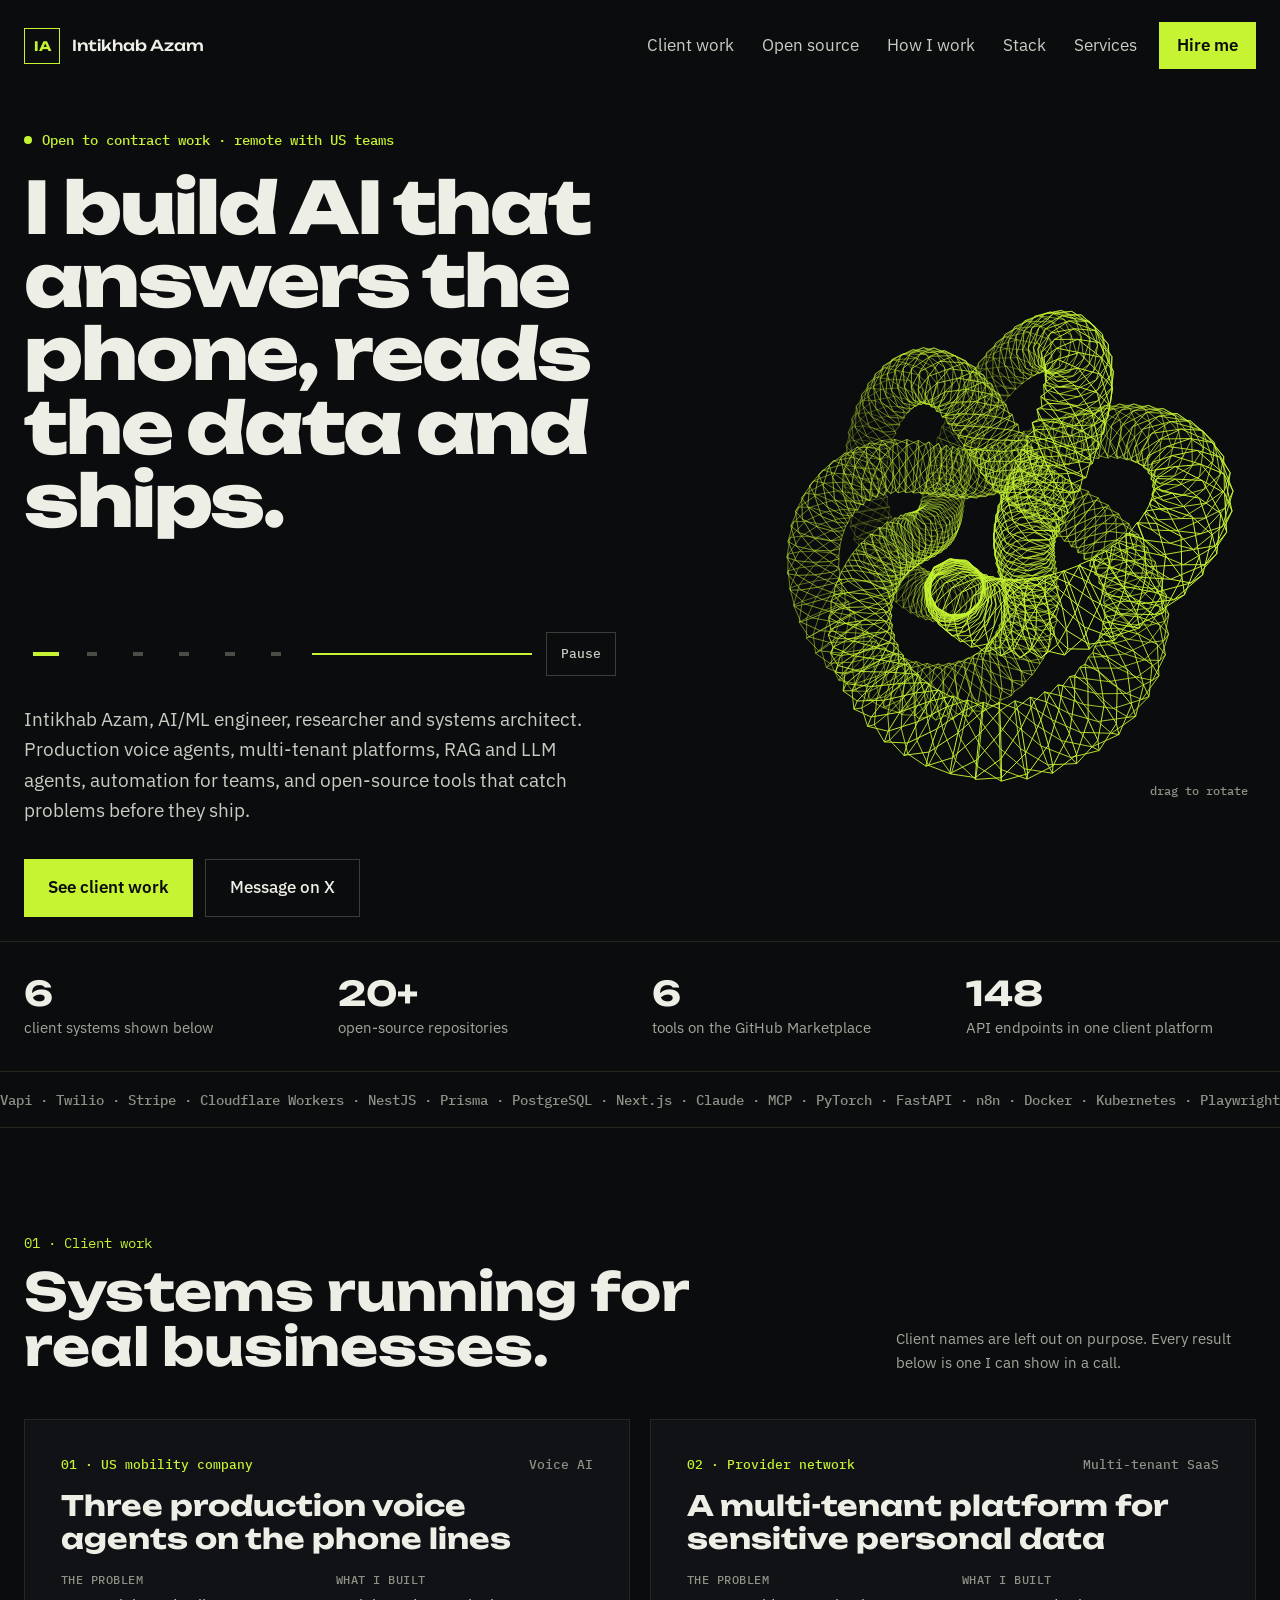
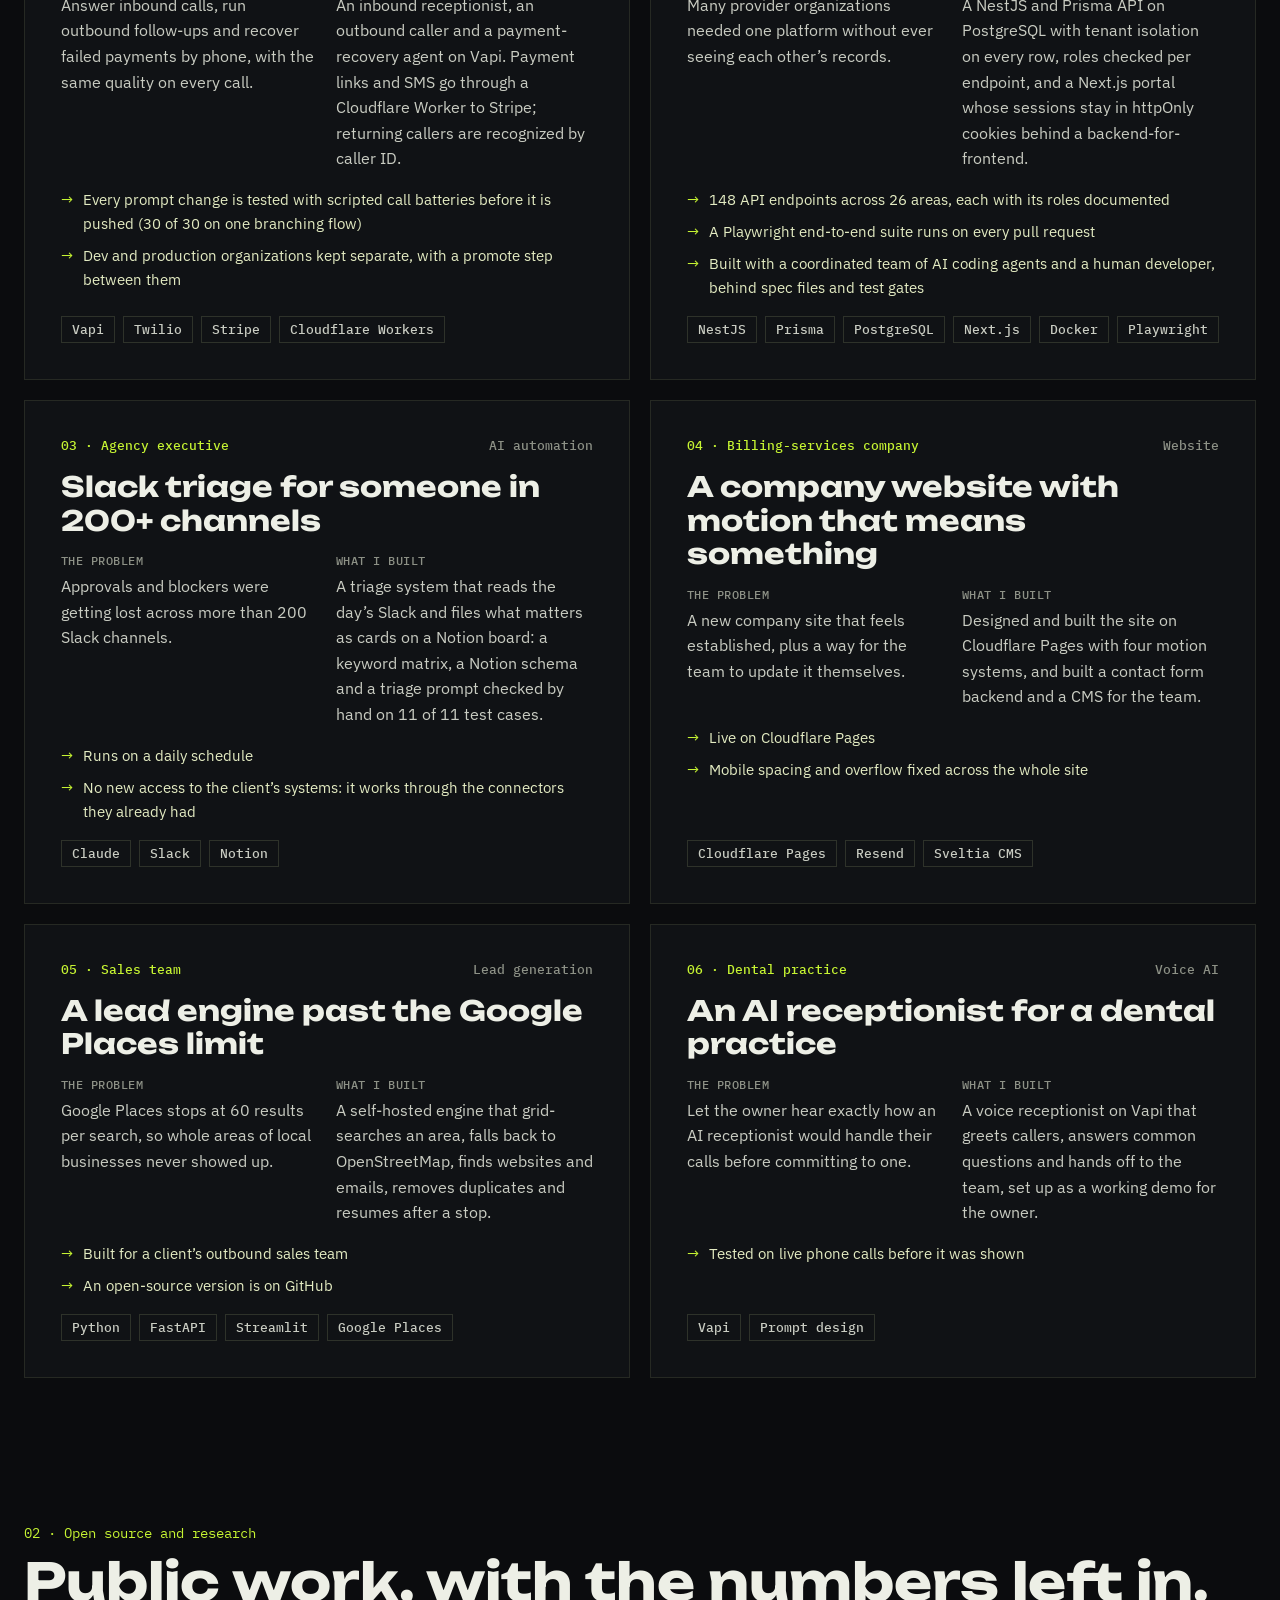
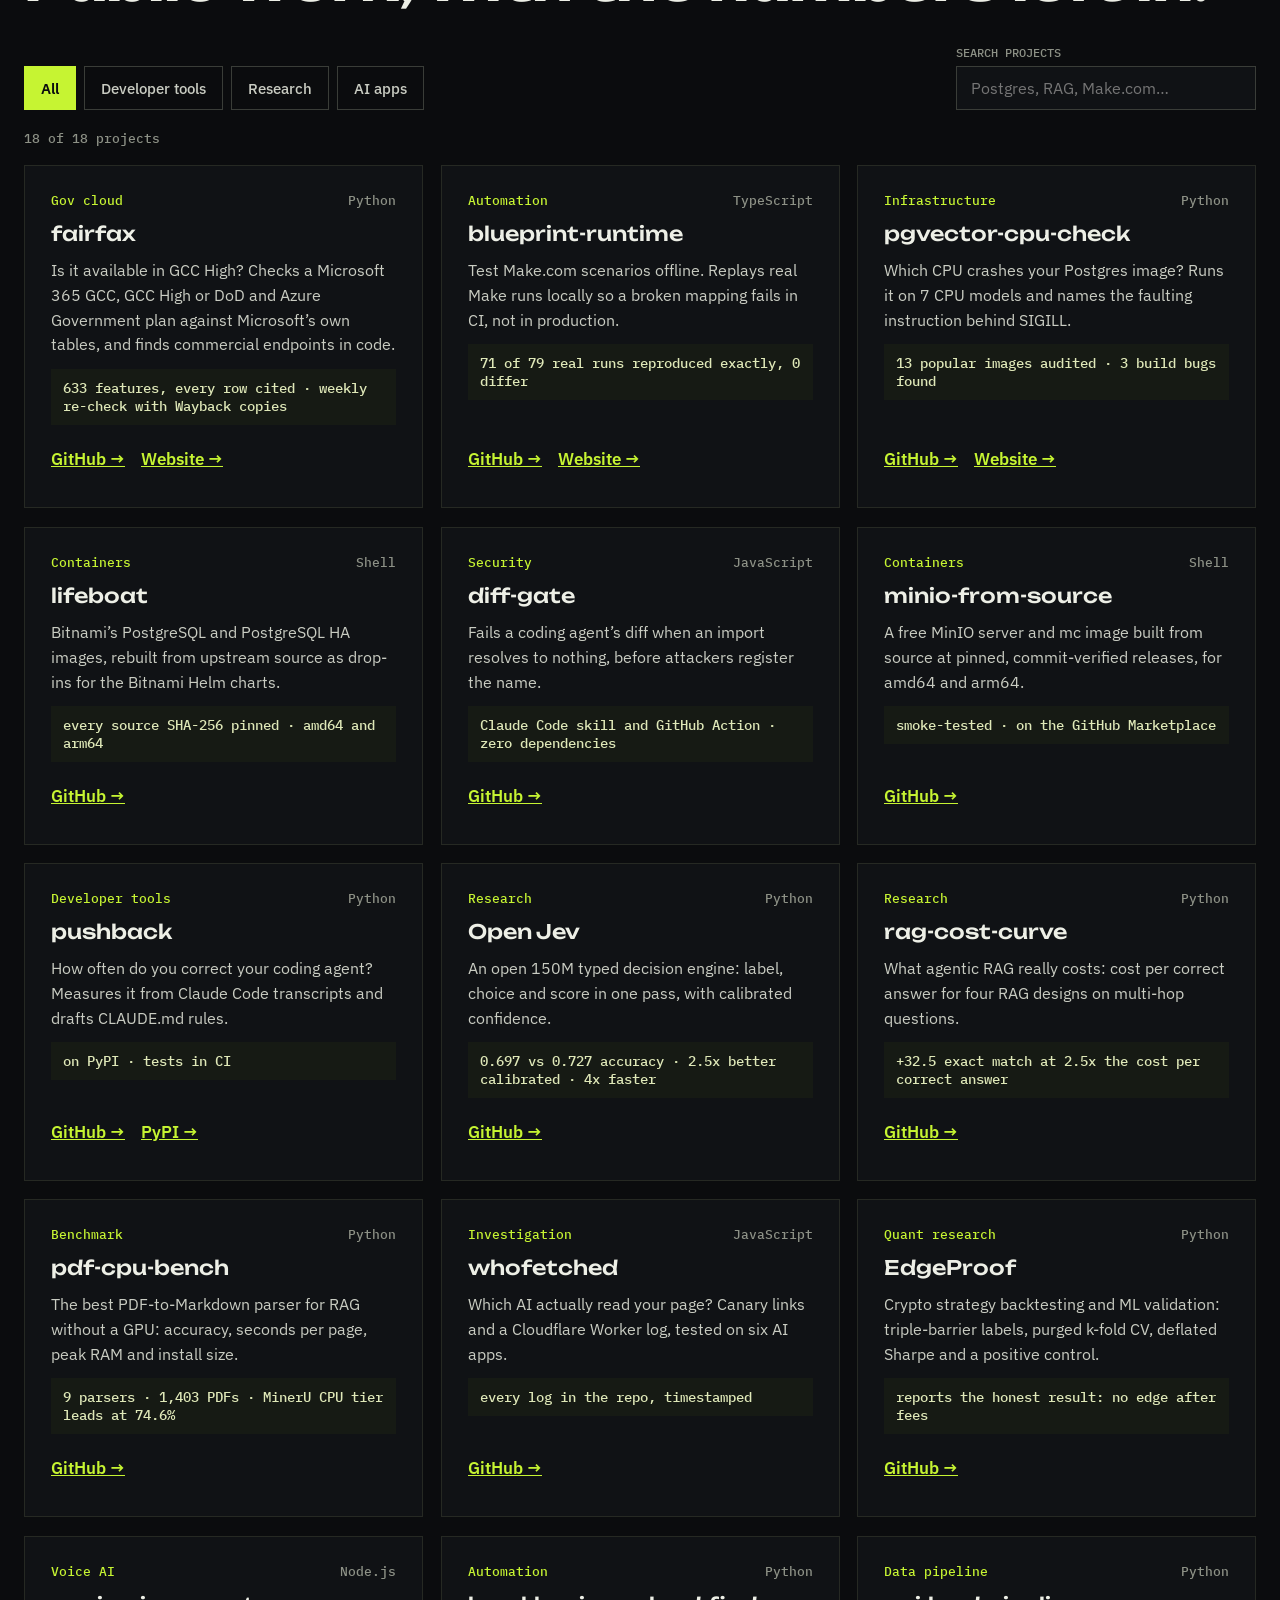
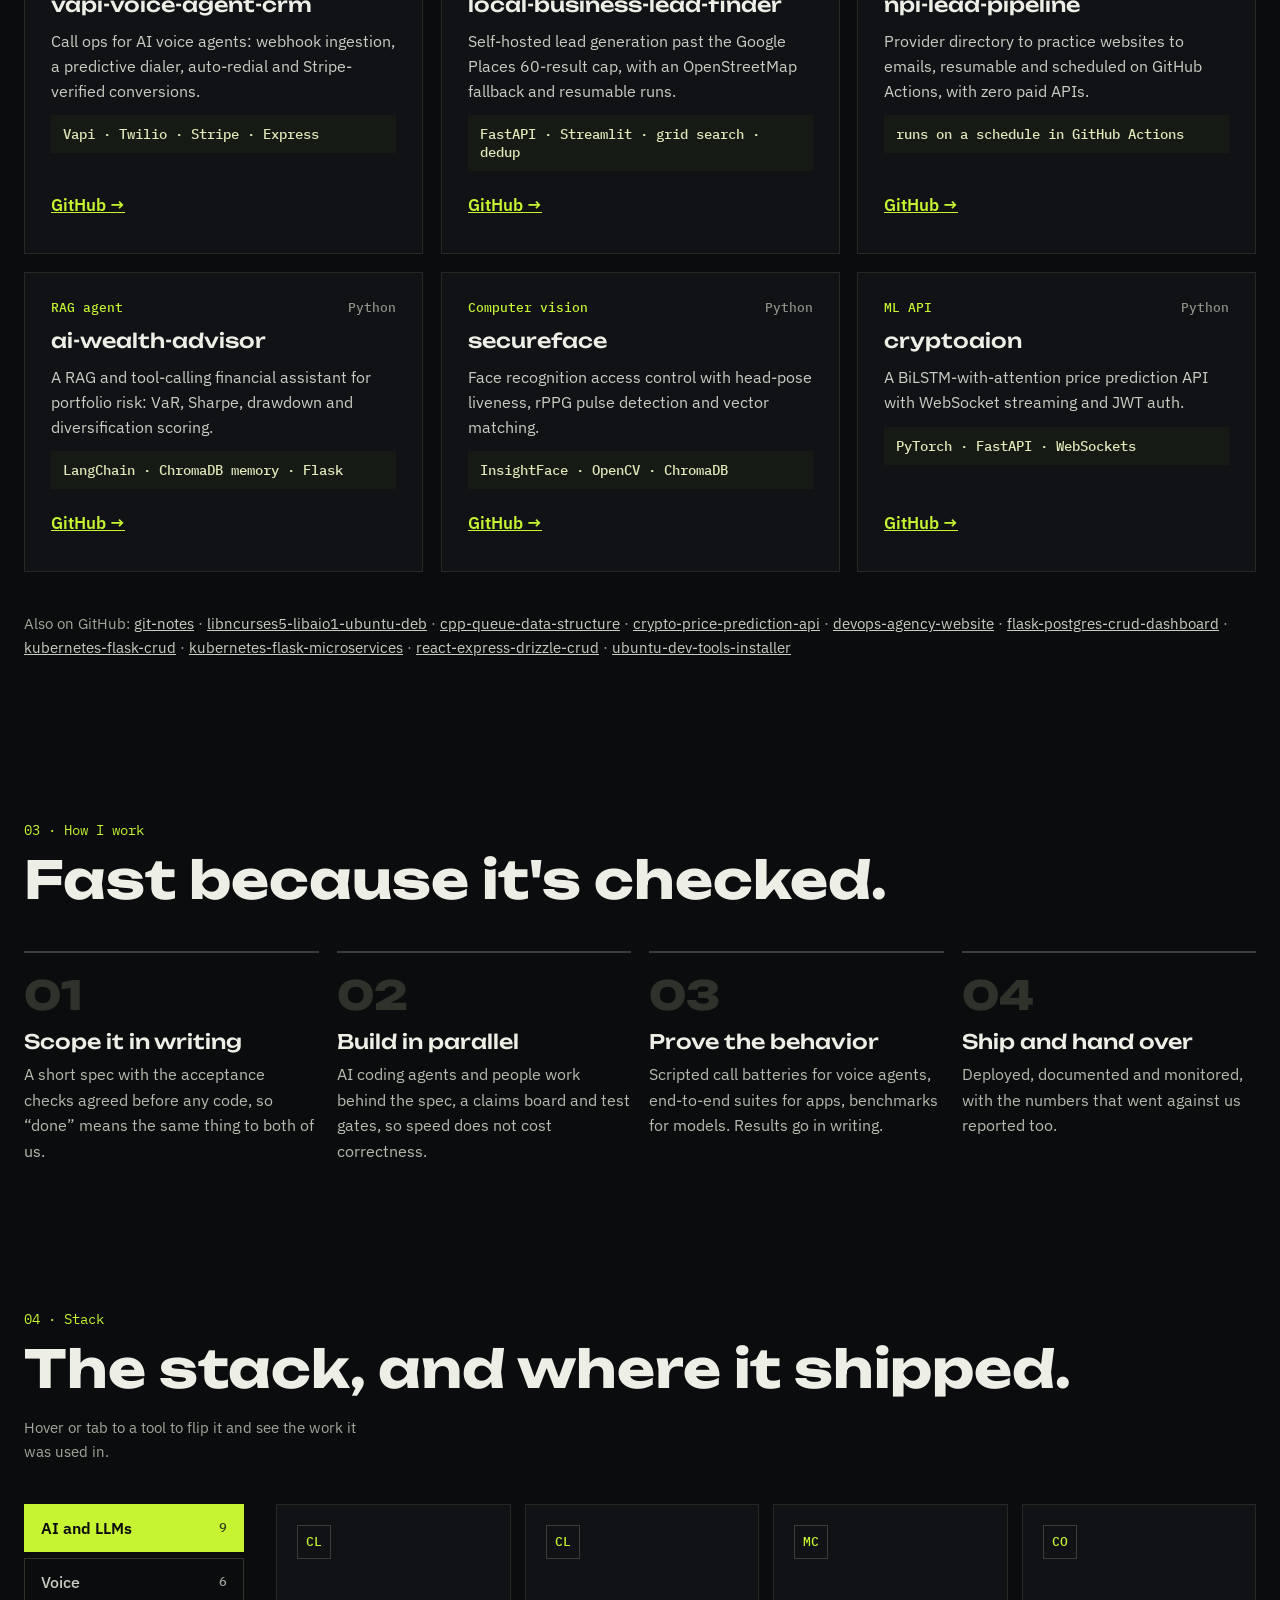
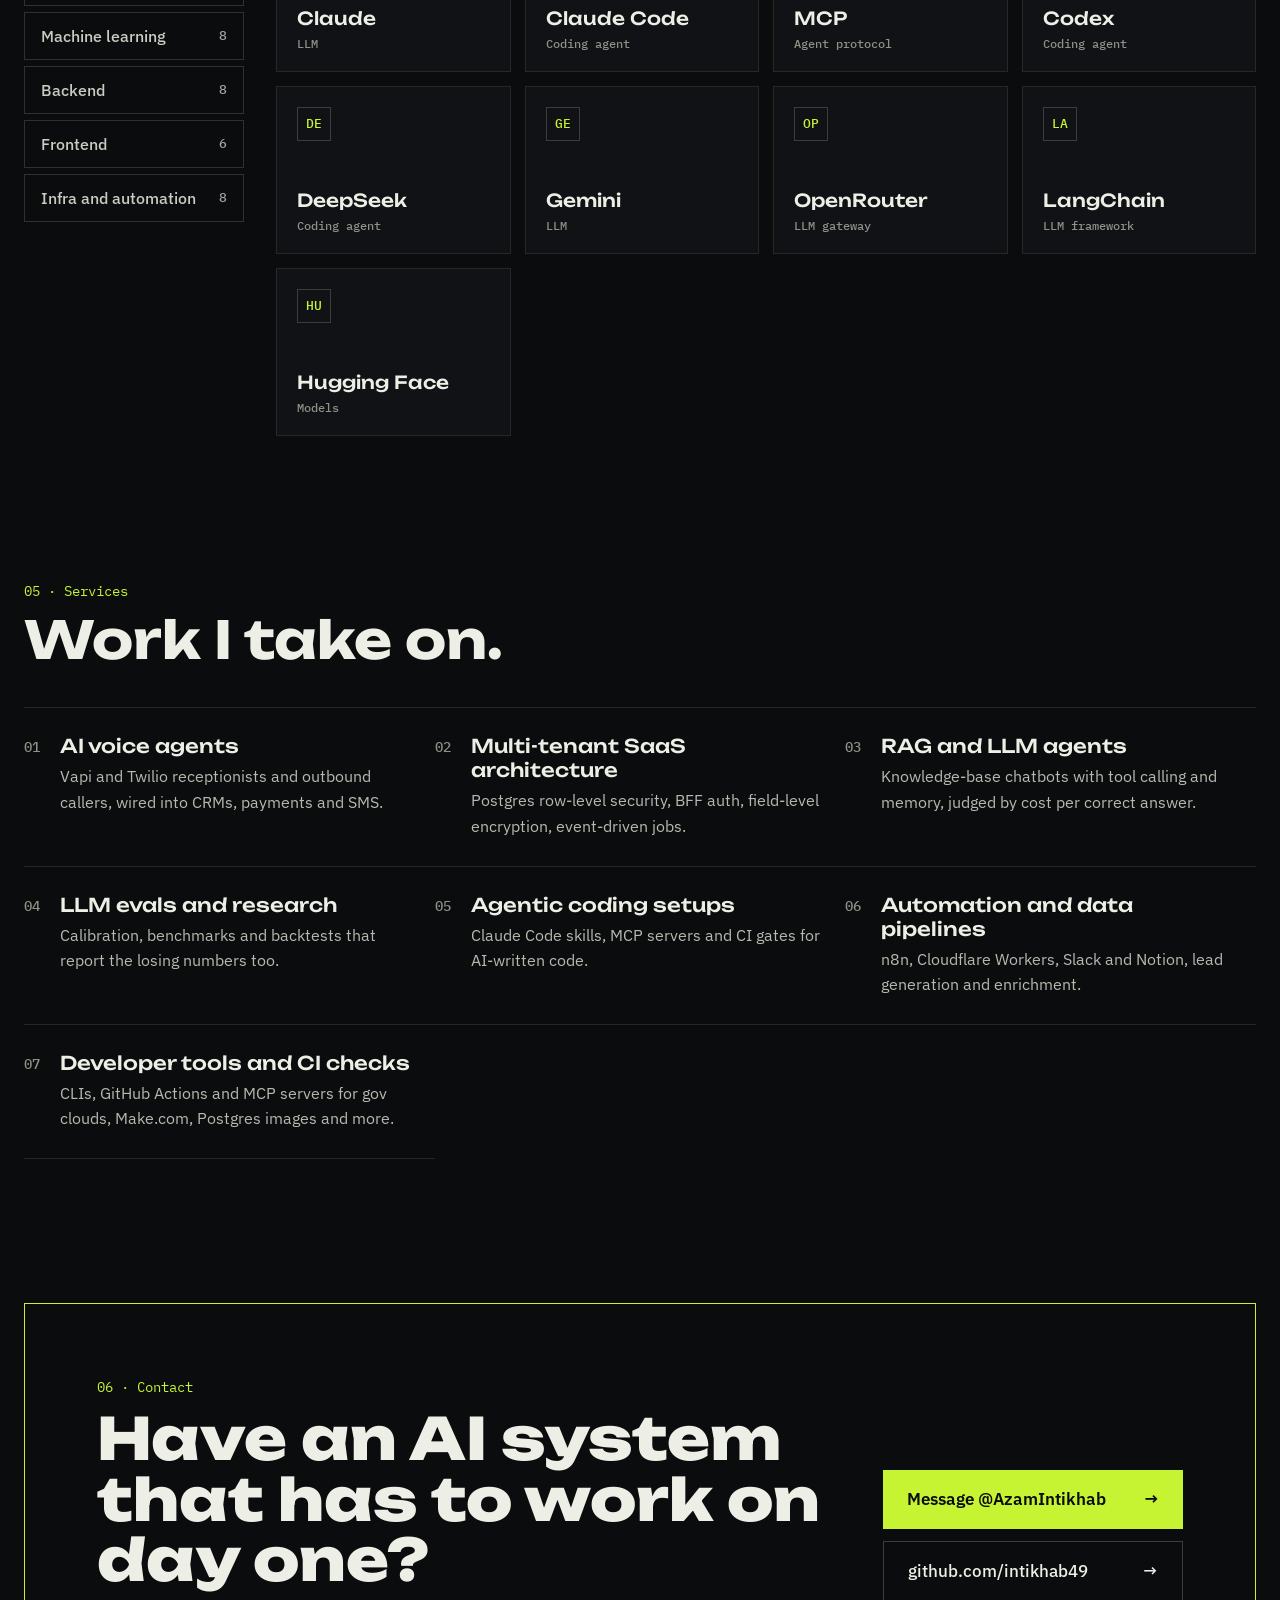
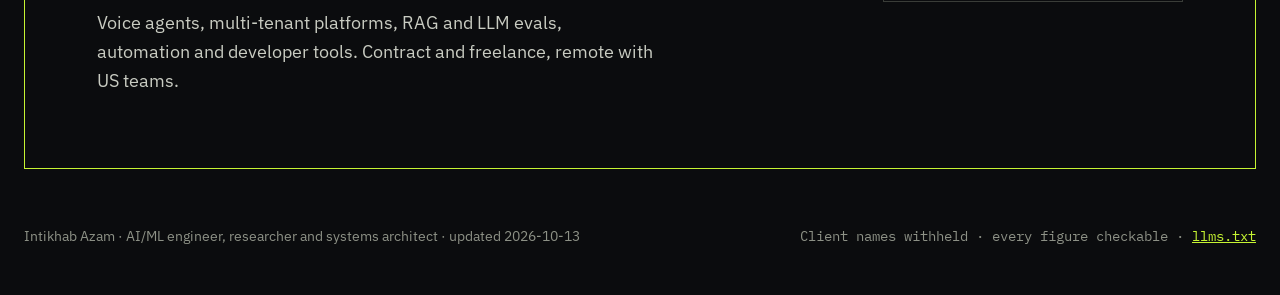
==== commit 4e9d0335: "ProfilePage dateModified as a full datetime (Search Console: invalid datetime value)" ====
--- a/index.html
+++ b/index.html
@@ -22,7 +22,7 @@
 <link rel="preconnect" href="https://fonts.googleapis.com"><link rel="preconnect" href="https://fonts.gstatic.com" crossorigin>
 <link href="https://fonts.googleapis.com/css2?family=Unbounded:wght@500;700;800&family=IBM+Plex+Sans:wght@400;500;600&family=IBM+Plex+Mono:wght@500&display=swap" rel="stylesheet">
 <link rel="stylesheet" href="site.css">
-<script type="application/ld+json">{"@context": "https://schema.org", "@graph": [{"@type": "ProfilePage", "@id": "https://intikhab49.github.io/", "url": "https://intikhab49.github.io/", "name": "Intikhab Azam · AI/ML Engineer, Researcher & Systems Architect", "description": "AI/ML engineer and systems architect working remotely with US teams: production voice agents, multi-tenant platforms, RAG and LLM agents, automation and open-source developer tools.", "inLanguage": "en", "dateModified": "2026-10-13", "mainEntity": {"@id": "https://intikhab49.github.io/#person"}}, {"@type": "Person", "@id": "https://intikhab49.github.io/#person", "name": "Intikhab Azam", "alternateName": "انتخاب اعظم", "jobTitle": "AI/ML Engineer, Researcher & Systems Architect", "description": "AI/ML engineer and systems architect working remotely with US teams: production voice agents, multi-tenant platforms, RAG and LLM agents, automation and open-source developer tools.", "url": "https://intikhab49.github.io/", "image": "https://intikhab49.github.io/assets/og.png", "sameAs": ["https://github.com/intikhab49", "https://x.com/AzamIntikhab"], "knowsAbout": ["Voice AI agents", "Vapi", "Twilio", "Retrieval-augmented generation", "Agentic RAG", "LLM evaluation", "Model calibration", "Claude Code", "Model Context Protocol", "Multi-tenant SaaS", "PostgreSQL row-level security", "System architecture", "Machine learning", "PyTorch", "FastAPI", "NestJS", "Next.js", "n8n", "Cloudflare Workers", "Microsoft 365 GCC High", "Azure Government", "Make.com", "Docker", "Kubernetes", "GitHub Actions"], "makesOffer": [{"@type": "Offer", "itemOffered": {"@type": "Service", "name": "AI voice agents", "description": "Vapi and Twilio receptionists and outbound callers, wired into CRMs, payments and SMS."}}, {"@type": "Offer", "itemOffered": {"@type": "Service", "name": "Multi-tenant SaaS architecture", "description": "Postgres row-level security, BFF auth, field-level encryption, event-driven jobs."}}, {"@type": "Offer", "itemOffered": {"@type": "Service", "name": "RAG and LLM agents", "description": "Knowledge-base chatbots with tool calling and memory, judged by cost per correct answer."}}, {"@type": "Offer", "itemOffered": {"@type": "Service", "name": "LLM evals and research", "description": "Calibration, benchmarks and backtests that report the losing numbers too."}}, {"@type": "Offer", "itemOffered": {"@type": "Service", "name": "Agentic coding setups", "description": "Claude Code skills, MCP servers and CI gates for AI-written code."}}, {"@type": "Offer", "itemOffered": {"@type": "Service", "name": "Automation and data pipelines", "description": "n8n, Cloudflare Workers, Slack and Notion, lead generation and enrichment."}}, {"@type": "Offer", "itemOffered": {"@type": "Service", "name": "Developer tools and CI checks", "description": "CLIs, GitHub Actions and MCP servers for gov clouds, Make.com, Postgres images and more."}}]}, {"@type": "ItemList", "name": "Client work by Intikhab Azam", "itemListElement": [{"@type": "ListItem", "position": 1, "item": {"@type": "CreativeWork", "name": "Three production voice agents on the phone lines", "about": "Voice AI", "description": "An inbound receptionist, an outbound caller and a payment-recovery agent on Vapi. Payment links and SMS go through a Cloudflare Worker to Stripe; returning callers are recognized by caller ID.", "author": {"@id": "https://intikhab49.github.io/#person"}}}, {"@type": "ListItem", "position": 2, "item": {"@type": "CreativeWork", "name": "A multi-tenant platform for sensitive personal data", "about": "Multi-tenant SaaS", "description": "A NestJS and Prisma API on PostgreSQL with tenant isolation on every row, roles checked per endpoint, and a Next.js portal whose sessions stay in httpOnly cookies behind a backend-for-frontend.", "author": {"@id": "https://intikhab49.github.io/#person"}}}, {"@type": "ListItem", "position": 3, "item": {"@type": "CreativeWork", "name": "Slack triage for someone in 200+ channels", "about": "AI automation", "description": "A triage system that reads the day’s Slack and files what matters as cards on a Notion board: a keyword matrix, a Notion schema and a triage prompt checked by hand on 11 of 11 test cases.", "author": {"@id": "https://intikhab49.github.io/#person"}}}, {"@type": "ListItem", "position": 4, "item": {"@type": "CreativeWork", "name": "A company website with motion that means something", "about": "Website", "description": "Designed and built the site on Cloudflare Pages with four motion systems, and built a contact form backend and a CMS for the team.", "author": {"@id": "https://intikhab49.github.io/#person"}}}, {"@type": "ListItem", "position": 5, "item": {"@type": "CreativeWork", "name": "A lead engine past the Google Places limit", "about": "Lead generation", "description": "A self-hosted engine that grid-searches an area, falls back to OpenStreetMap, finds websites and emails, removes duplicates and resumes after a stop.", "author": {"@id": "https://intikhab49.github.io/#person"}}}, {"@type": "ListItem", "position": 6, "item": {"@type": "CreativeWork", "name": "An AI receptionist for a dental practice", "about": "Voice AI", "description": "A voice receptionist on Vapi that greets callers, answers common questions and hands off to the team, set up as a working demo for the owner.", "author": {"@id": "https://intikhab49.github.io/#person"}}}]}, {"@type": "ItemList", "name": "Open-source projects by Intikhab Azam", "itemListElement": [{"@type": "ListItem", "position": 1, "item": {"@type": "SoftwareSourceCode", "name": "fairfax", "description": "Is it available in GCC High? Checks a Microsoft 365 GCC, GCC High or DoD and Azure Government plan against Microsoft’s own tables, and finds commercial endpoints in code.", "codeRepository": "https://github.com/intikhab49/fairfax", "url": "https://intikhab49.github.io/fairfax/", "programmingLanguage": "Python", "author": {"@id": "https://intikhab49.github.io/#person"}}}, {"@type": "ListItem", "position": 2, "item": {"@type": "SoftwareSourceCode", "name": "blueprint-runtime", "description": "Test Make.com scenarios offline. Replays real Make runs locally so a broken mapping fails in CI, not in production.", "codeRepository": "https://github.com/intikhab49/blueprint-runtime", "url": "https://intikhab49.github.io/blueprint-runtime/", "programmingLanguage": "TypeScript", "author": {"@id": "https://intikhab49.github.io/#person"}}}, {"@type": "ListItem", "position": 3, "item": {"@type": "SoftwareSourceCode", "name": "pgvector-cpu-check", "description": "Which CPU crashes your Postgres image? Runs it on 7 CPU models and names the faulting instruction behind SIGILL.", "codeRepository": "https://github.com/intikhab49/pgvector-cpu-check", "url": "https://intikhab49.github.io/pgvector-cpu-check/", "programmingLanguage": "Python", "author": {"@id": "https://intikhab49.github.io/#person"}}}, {"@type": "ListItem", "position": 4, "item": {"@type": "SoftwareSourceCode", "name": "lifeboat", "description": "Bitnami’s PostgreSQL and PostgreSQL HA images, rebuilt from upstream source as drop-ins for the Bitnami Helm charts.", "codeRepository": "https://github.com/intikhab49/lifeboat", "url": "https://github.com/intikhab49/lifeboat", "programmingLanguage": "Shell", "author": {"@id": "https://intikhab49.github.io/#person"}}}, {"@type": "ListItem", "position": 5, "item": {"@type": "SoftwareSourceCode", "name": "diff-gate", "description": "Fails a coding agent’s diff when an import resolves to nothing, before attackers register the name.", "codeRepository": "https://github.com/intikhab49/diff-gate", "url": "https://github.com/intikhab49/diff-gate", "programmingLanguage": "JavaScript", "author": {"@id": "https://intikhab49.github.io/#person"}}}, {"@type": "ListItem", "position": 6, "item": {"@type": "SoftwareSourceCode", "name": "minio-from-source", "description": "A free MinIO server and mc image built from source at pinned, commit-verified releases, for amd64 and arm64.", "codeRepository": "https://github.com/intikhab49/minio-from-source", "url": "https://github.com/intikhab49/minio-from-source", "programmingLanguage": "Shell", "author": {"@id": "https://intikhab49.github.io/#person"}}}, {"@type": "ListItem", "position": 7, "item": {"@type": "SoftwareSourceCode", "name": "pushback", "description": "How often do you correct your coding agent? Measures it from Claude Code transcripts and drafts CLAUDE.md rules.", "codeRepository": "https://github.com/intikhab49/pushback", "url": "https://pypi.org/project/pushback/", "programmingLanguage": "Python", "author": {"@id": "https://intikhab49.github.io/#person"}}}, {"@type": "ListItem", "position": 8, "item": {"@type": "SoftwareSourceCode", "name": "Open Jev", "description": "An open 150M typed decision engine: label, choice and score in one pass, with calibrated confidence.", "codeRepository": "https://github.com/intikhab49/open-jev-typed-decision-engine", "url": "https://github.com/intikhab49/open-jev-typed-decision-engine", "programmingLanguage": "Python", "author": {"@id": "https://intikhab49.github.io/#person"}}}, {"@type": "ListItem", "position": 9, "item": {"@type": "SoftwareSourceCode", "name": "rag-cost-curve", "description": "What agentic RAG really costs: cost per correct answer for four RAG designs on multi-hop questions.", "codeRepository": "https://github.com/intikhab49/rag-cost-curve", "url": "https://github.com/intikhab49/rag-cost-curve", "programmingLanguage": "Python", "author": {"@id": "https://intikhab49.github.io/#person"}}}, {"@type": "ListItem", "position": 10, "item": {"@type": "SoftwareSourceCode", "name": "pdf-cpu-bench", "description": "The best PDF-to-Markdown parser for RAG without a GPU: accuracy, seconds per page, peak RAM and install size.", "codeRepository": "https://github.com/intikhab49/pdf-cpu-bench", "url": "https://github.com/intikhab49/pdf-cpu-bench", "programmingLanguage": "Python", "author": {"@id": "https://intikhab49.github.io/#person"}}}, {"@type": "ListItem", "position": 11, "item": {"@type": "SoftwareSourceCode", "name": "whofetched", "description": "Which AI actually read your page? Canary links and a Cloudflare Worker log, tested on six AI apps.", "codeRepository": "https://github.com/intikhab49/whofetched", "url": "https://github.com/intikhab49/whofetched", "programmingLanguage": "JavaScript", "author": {"@id": "https://intikhab49.github.io/#person"}}}, {"@type": "ListItem", "position": 12, "item": {"@type": "SoftwareSourceCode", "name": "EdgeProof", "description": "Crypto strategy backtesting and ML validation: triple-barrier labels, purged k-fold CV, deflated Sharpe and a positive control.", "codeRepository": "https://github.com/intikhab49/edgeproof-crypto-trading-backtest", "url": "https://github.com/intikhab49/edgeproof-crypto-trading-backtest", "programmingLanguage": "Python", "author": {"@id": "https://intikhab49.github.io/#person"}}}, {"@type": "ListItem", "position": 13, "item": {"@type": "SoftwareSourceCode", "name": "vapi-voice-agent-crm", "description": "Call ops for AI voice agents: webhook ingestion, a predictive dialer, auto-redial and Stripe-verified conversions.", "codeRepository": "https://github.com/intikhab49/vapi-voice-agent-crm", "url": "https://github.com/intikhab49/vapi-voice-agent-crm", "programmingLanguage": "Node.js", "author": {"@id": "https://intikhab49.github.io/#person"}}}, {"@type": "ListItem", "position": 14, "item": {"@type": "SoftwareSourceCode", "name": "local-business-lead-finder", "description": "Self-hosted lead generation past the Google Places 60-result cap, with an OpenStreetMap fallback and resumable runs.", "codeRepository": "https://github.com/intikhab49/local-business-lead-finder", "url": "https://github.com/intikhab49/local-business-lead-finder", "programmingLanguage": "Python", "author": {"@id": "https://intikhab49.github.io/#person"}}}, {"@type": "ListItem", "position": 15, "item": {"@type": "SoftwareSourceCode", "name": "npi-lead-pipeline", "description": "Provider directory to practice websites to emails, resumable and scheduled on GitHub Actions, with zero paid APIs.", "codeRepository": "https://github.com/intikhab49/npi-healthcare-lead-pipeline", "url": "https://github.com/intikhab49/npi-healthcare-lead-pipeline", "programmingLanguage": "Python", "author": {"@id": "https://intikhab49.github.io/#person"}}}, {"@type": "ListItem", "position": 16, "item": {"@type": "SoftwareSourceCode", "name": "ai-wealth-advisor", "description": "A RAG and tool-calling financial assistant for portfolio risk: VaR, Sharpe, drawdown and diversification scoring.", "codeRepository": "https://github.com/intikhab49/ai-wealth-advisor", "url": "https://github.com/intikhab49/ai-wealth-advisor", "programmingLanguage": "Python", "author": {"@id": "https://intikhab49.github.io/#person"}}}, {"@type": "ListItem", "position": 17, "item": {"@type": "SoftwareSourceCode", "name": "secureface", "description": "Face recognition access control with head-pose liveness, rPPG pulse detection and vector matching.", "codeRepository": "https://github.com/intikhab49/secureface-liveness-detection", "url": "https://github.com/intikhab49/secureface-liveness-detection", "programmingLanguage": "Python", "author": {"@id": "https://intikhab49.github.io/#person"}}}, {"@type": "ListItem", "position": 18, "item": {"@type": "SoftwareSourceCode", "name": "cryptoaion", "description": "A BiLSTM-with-attention price prediction API with WebSocket streaming and JWT auth.", "codeRepository": "https://github.com/intikhab49/cryptoaion-price-prediction", "url": "https://github.com/intikhab49/cryptoaion-price-prediction", "programmingLanguage": "Python", "author": {"@id": "https://intikhab49.github.io/#person"}}}]}]}</script>
+<script type="application/ld+json">{"@context": "https://schema.org", "@graph": [{"@type": "ProfilePage", "@id": "https://intikhab49.github.io/", "url": "https://intikhab49.github.io/", "name": "Intikhab Azam · AI/ML Engineer, Researcher & Systems Architect", "description": "AI/ML engineer and systems architect working remotely with US teams: production voice agents, multi-tenant platforms, RAG and LLM agents, automation and open-source developer tools.", "inLanguage": "en", "dateModified": "2026-10-13T11:17:49+00:00", "mainEntity": {"@id": "https://intikhab49.github.io/#person"}}, {"@type": "Person", "@id": "https://intikhab49.github.io/#person", "name": "Intikhab Azam", "alternateName": "انتخاب اعظم", "jobTitle": "AI/ML Engineer, Researcher & Systems Architect", "description": "AI/ML engineer and systems architect working remotely with US teams: production voice agents, multi-tenant platforms, RAG and LLM agents, automation and open-source developer tools.", "url": "https://intikhab49.github.io/", "image": "https://intikhab49.github.io/assets/og.png", "sameAs": ["https://github.com/intikhab49", "https://x.com/AzamIntikhab"], "knowsAbout": ["Voice AI agents", "Vapi", "Twilio", "Retrieval-augmented generation", "Agentic RAG", "LLM evaluation", "Model calibration", "Claude Code", "Model Context Protocol", "Multi-tenant SaaS", "PostgreSQL row-level security", "System architecture", "Machine learning", "PyTorch", "FastAPI", "NestJS", "Next.js", "n8n", "Cloudflare Workers", "Microsoft 365 GCC High", "Azure Government", "Make.com", "Docker", "Kubernetes", "GitHub Actions"], "makesOffer": [{"@type": "Offer", "itemOffered": {"@type": "Service", "name": "AI voice agents", "description": "Vapi and Twilio receptionists and outbound callers, wired into CRMs, payments and SMS."}}, {"@type": "Offer", "itemOffered": {"@type": "Service", "name": "Multi-tenant SaaS architecture", "description": "Postgres row-level security, BFF auth, field-level encryption, event-driven jobs."}}, {"@type": "Offer", "itemOffered": {"@type": "Service", "name": "RAG and LLM agents", "description": "Knowledge-base chatbots with tool calling and memory, judged by cost per correct answer."}}, {"@type": "Offer", "itemOffered": {"@type": "Service", "name": "LLM evals and research", "description": "Calibration, benchmarks and backtests that report the losing numbers too."}}, {"@type": "Offer", "itemOffered": {"@type": "Service", "name": "Agentic coding setups", "description": "Claude Code skills, MCP servers and CI gates for AI-written code."}}, {"@type": "Offer", "itemOffered": {"@type": "Service", "name": "Automation and data pipelines", "description": "n8n, Cloudflare Workers, Slack and Notion, lead generation and enrichment."}}, {"@type": "Offer", "itemOffered": {"@type": "Service", "name": "Developer tools and CI checks", "description": "CLIs, GitHub Actions and MCP servers for gov clouds, Make.com, Postgres images and more."}}]}, {"@type": "ItemList", "name": "Client work by Intikhab Azam", "itemListElement": [{"@type": "ListItem", "position": 1, "item": {"@type": "CreativeWork", "name": "Three production voice agents on the phone lines", "about": "Voice AI", "description": "An inbound receptionist, an outbound caller and a payment-recovery agent on Vapi. Payment links and SMS go through a Cloudflare Worker to Stripe; returning callers are recognized by caller ID.", "author": {"@id": "https://intikhab49.github.io/#person"}}}, {"@type": "ListItem", "position": 2, "item": {"@type": "CreativeWork", "name": "A multi-tenant platform for sensitive personal data", "about": "Multi-tenant SaaS", "description": "A NestJS and Prisma API on PostgreSQL with tenant isolation on every row, roles checked per endpoint, and a Next.js portal whose sessions stay in httpOnly cookies behind a backend-for-frontend.", "author": {"@id": "https://intikhab49.github.io/#person"}}}, {"@type": "ListItem", "position": 3, "item": {"@type": "CreativeWork", "name": "Slack triage for someone in 200+ channels", "about": "AI automation", "description": "A triage system that reads the day’s Slack and files what matters as cards on a Notion board: a keyword matrix, a Notion schema and a triage prompt checked by hand on 11 of 11 test cases.", "author": {"@id": "https://intikhab49.github.io/#person"}}}, {"@type": "ListItem", "position": 4, "item": {"@type": "CreativeWork", "name": "A company website with motion that means something", "about": "Website", "description": "Designed and built the site on Cloudflare Pages with four motion systems, and built a contact form backend and a CMS for the team.", "author": {"@id": "https://intikhab49.github.io/#person"}}}, {"@type": "ListItem", "position": 5, "item": {"@type": "CreativeWork", "name": "A lead engine past the Google Places limit", "about": "Lead generation", "description": "A self-hosted engine that grid-searches an area, falls back to OpenStreetMap, finds websites and emails, removes duplicates and resumes after a stop.", "author": {"@id": "https://intikhab49.github.io/#person"}}}, {"@type": "ListItem", "position": 6, "item": {"@type": "CreativeWork", "name": "An AI receptionist for a dental practice", "about": "Voice AI", "description": "A voice receptionist on Vapi that greets callers, answers common questions and hands off to the team, set up as a working demo for the owner.", "author": {"@id": "https://intikhab49.github.io/#person"}}}]}, {"@type": "ItemList", "name": "Open-source projects by Intikhab Azam", "itemListElement": [{"@type": "ListItem", "position": 1, "item": {"@type": "SoftwareSourceCode", "name": "fairfax", "description": "Is it available in GCC High? Checks a Microsoft 365 GCC, GCC High or DoD and Azure Government plan against Microsoft’s own tables, and finds commercial endpoints in code.", "codeRepository": "https://github.com/intikhab49/fairfax", "url": "https://intikhab49.github.io/fairfax/", "programmingLanguage": "Python", "author": {"@id": "https://intikhab49.github.io/#person"}}}, {"@type": "ListItem", "position": 2, "item": {"@type": "SoftwareSourceCode", "name": "blueprint-runtime", "description": "Test Make.com scenarios offline. Replays real Make runs locally so a broken mapping fails in CI, not in production.", "codeRepository": "https://github.com/intikhab49/blueprint-runtime", "url": "https://intikhab49.github.io/blueprint-runtime/", "programmingLanguage": "TypeScript", "author": {"@id": "https://intikhab49.github.io/#person"}}}, {"@type": "ListItem", "position": 3, "item": {"@type": "SoftwareSourceCode", "name": "pgvector-cpu-check", "description": "Which CPU crashes your Postgres image? Runs it on 7 CPU models and names the faulting instruction behind SIGILL.", "codeRepository": "https://github.com/intikhab49/pgvector-cpu-check", "url": "https://intikhab49.github.io/pgvector-cpu-check/", "programmingLanguage": "Python", "author": {"@id": "https://intikhab49.github.io/#person"}}}, {"@type": "ListItem", "position": 4, "item": {"@type": "SoftwareSourceCode", "name": "lifeboat", "description": "Bitnami’s PostgreSQL and PostgreSQL HA images, rebuilt from upstream source as drop-ins for the Bitnami Helm charts.", "codeRepository": "https://github.com/intikhab49/lifeboat", "url": "https://github.com/intikhab49/lifeboat", "programmingLanguage": "Shell", "author": {"@id": "https://intikhab49.github.io/#person"}}}, {"@type": "ListItem", "position": 5, "item": {"@type": "SoftwareSourceCode", "name": "diff-gate", "description": "Fails a coding agent’s diff when an import resolves to nothing, before attackers register the name.", "codeRepository": "https://github.com/intikhab49/diff-gate", "url": "https://github.com/intikhab49/diff-gate", "programmingLanguage": "JavaScript", "author": {"@id": "https://intikhab49.github.io/#person"}}}, {"@type": "ListItem", "position": 6, "item": {"@type": "SoftwareSourceCode", "name": "minio-from-source", "description": "A free MinIO server and mc image built from source at pinned, commit-verified releases, for amd64 and arm64.", "codeRepository": "https://github.com/intikhab49/minio-from-source", "url": "https://github.com/intikhab49/minio-from-source", "programmingLanguage": "Shell", "author": {"@id": "https://intikhab49.github.io/#person"}}}, {"@type": "ListItem", "position": 7, "item": {"@type": "SoftwareSourceCode", "name": "pushback", "description": "How often do you correct your coding agent? Measures it from Claude Code transcripts and drafts CLAUDE.md rules.", "codeRepository": "https://github.com/intikhab49/pushback", "url": "https://pypi.org/project/pushback/", "programmingLanguage": "Python", "author": {"@id": "https://intikhab49.github.io/#person"}}}, {"@type": "ListItem", "position": 8, "item": {"@type": "SoftwareSourceCode", "name": "Open Jev", "description": "An open 150M typed decision engine: label, choice and score in one pass, with calibrated confidence.", "codeRepository": "https://github.com/intikhab49/open-jev-typed-decision-engine", "url": "https://github.com/intikhab49/open-jev-typed-decision-engine", "programmingLanguage": "Python", "author": {"@id": "https://intikhab49.github.io/#person"}}}, {"@type": "ListItem", "position": 9, "item": {"@type": "SoftwareSourceCode", "name": "rag-cost-curve", "description": "What agentic RAG really costs: cost per correct answer for four RAG designs on multi-hop questions.", "codeRepository": "https://github.com/intikhab49/rag-cost-curve", "url": "https://github.com/intikhab49/rag-cost-curve", "programmingLanguage": "Python", "author": {"@id": "https://intikhab49.github.io/#person"}}}, {"@type": "ListItem", "position": 10, "item": {"@type": "SoftwareSourceCode", "name": "pdf-cpu-bench", "description": "The best PDF-to-Markdown parser for RAG without a GPU: accuracy, seconds per page, peak RAM and install size.", "codeRepository": "https://github.com/intikhab49/pdf-cpu-bench", "url": "https://github.com/intikhab49/pdf-cpu-bench", "programmingLanguage": "Python", "author": {"@id": "https://intikhab49.github.io/#person"}}}, {"@type": "ListItem", "position": 11, "item": {"@type": "SoftwareSourceCode", "name": "whofetched", "description": "Which AI actually read your page? Canary links and a Cloudflare Worker log, tested on six AI apps.", "codeRepository": "https://github.com/intikhab49/whofetched", "url": "https://github.com/intikhab49/whofetched", "programmingLanguage": "JavaScript", "author": {"@id": "https://intikhab49.github.io/#person"}}}, {"@type": "ListItem", "position": 12, "item": {"@type": "SoftwareSourceCode", "name": "EdgeProof", "description": "Crypto strategy backtesting and ML validation: triple-barrier labels, purged k-fold CV, deflated Sharpe and a positive control.", "codeRepository": "https://github.com/intikhab49/edgeproof-crypto-trading-backtest", "url": "https://github.com/intikhab49/edgeproof-crypto-trading-backtest", "programmingLanguage": "Python", "author": {"@id": "https://intikhab49.github.io/#person"}}}, {"@type": "ListItem", "position": 13, "item": {"@type": "SoftwareSourceCode", "name": "vapi-voice-agent-crm", "description": "Call ops for AI voice agents: webhook ingestion, a predictive dialer, auto-redial and Stripe-verified conversions.", "codeRepository": "https://github.com/intikhab49/vapi-voice-agent-crm", "url": "https://github.com/intikhab49/vapi-voice-agent-crm", "programmingLanguage": "Node.js", "author": {"@id": "https://intikhab49.github.io/#person"}}}, {"@type": "ListItem", "position": 14, "item": {"@type": "SoftwareSourceCode", "name": "local-business-lead-finder", "description": "Self-hosted lead generation past the Google Places 60-result cap, with an OpenStreetMap fallback and resumable runs.", "codeRepository": "https://github.com/intikhab49/local-business-lead-finder", "url": "https://github.com/intikhab49/local-business-lead-finder", "programmingLanguage": "Python", "author": {"@id": "https://intikhab49.github.io/#person"}}}, {"@type": "ListItem", "position": 15, "item": {"@type": "SoftwareSourceCode", "name": "npi-lead-pipeline", "description": "Provider directory to practice websites to emails, resumable and scheduled on GitHub Actions, with zero paid APIs.", "codeRepository": "https://github.com/intikhab49/npi-healthcare-lead-pipeline", "url": "https://github.com/intikhab49/npi-healthcare-lead-pipeline", "programmingLanguage": "Python", "author": {"@id": "https://intikhab49.github.io/#person"}}}, {"@type": "ListItem", "position": 16, "item": {"@type": "SoftwareSourceCode", "name": "ai-wealth-advisor", "description": "A RAG and tool-calling financial assistant for portfolio risk: VaR, Sharpe, drawdown and diversification scoring.", "codeRepository": "https://github.com/intikhab49/ai-wealth-advisor", "url": "https://github.com/intikhab49/ai-wealth-advisor", "programmingLanguage": "Python", "author": {"@id": "https://intikhab49.github.io/#person"}}}, {"@type": "ListItem", "position": 17, "item": {"@type": "SoftwareSourceCode", "name": "secureface", "description": "Face recognition access control with head-pose liveness, rPPG pulse detection and vector matching.", "codeRepository": "https://github.com/intikhab49/secureface-liveness-detection", "url": "https://github.com/intikhab49/secureface-liveness-detection", "programmingLanguage": "Python", "author": {"@id": "https://intikhab49.github.io/#person"}}}, {"@type": "ListItem", "position": 18, "item": {"@type": "SoftwareSourceCode", "name": "cryptoaion", "description": "A BiLSTM-with-attention price prediction API with WebSocket streaming and JWT auth.", "codeRepository": "https://github.com/intikhab49/cryptoaion-price-prediction", "url": "https://github.com/intikhab49/cryptoaion-price-prediction", "programmingLanguage": "Python", "author": {"@id": "https://intikhab49.github.io/#person"}}}]}]}</script>
 </head>
 <body>
 <header class="wrap top">
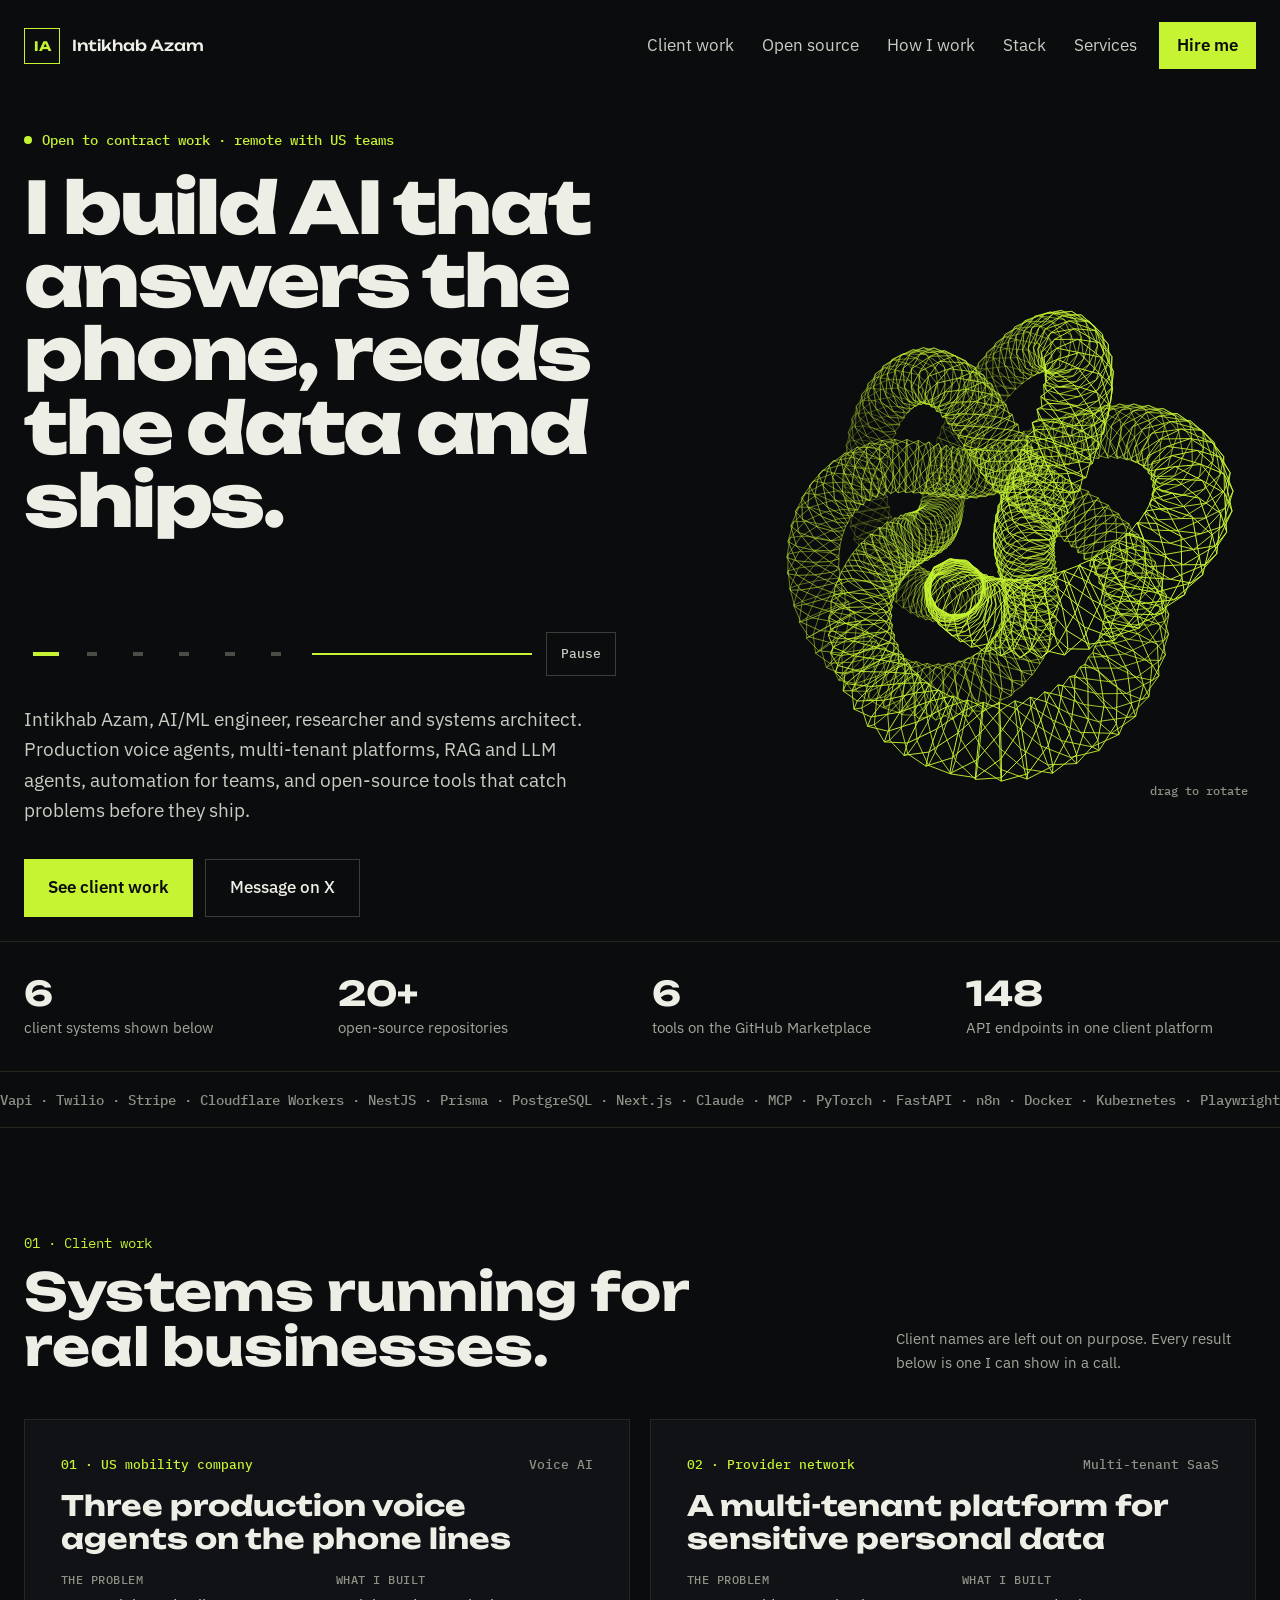
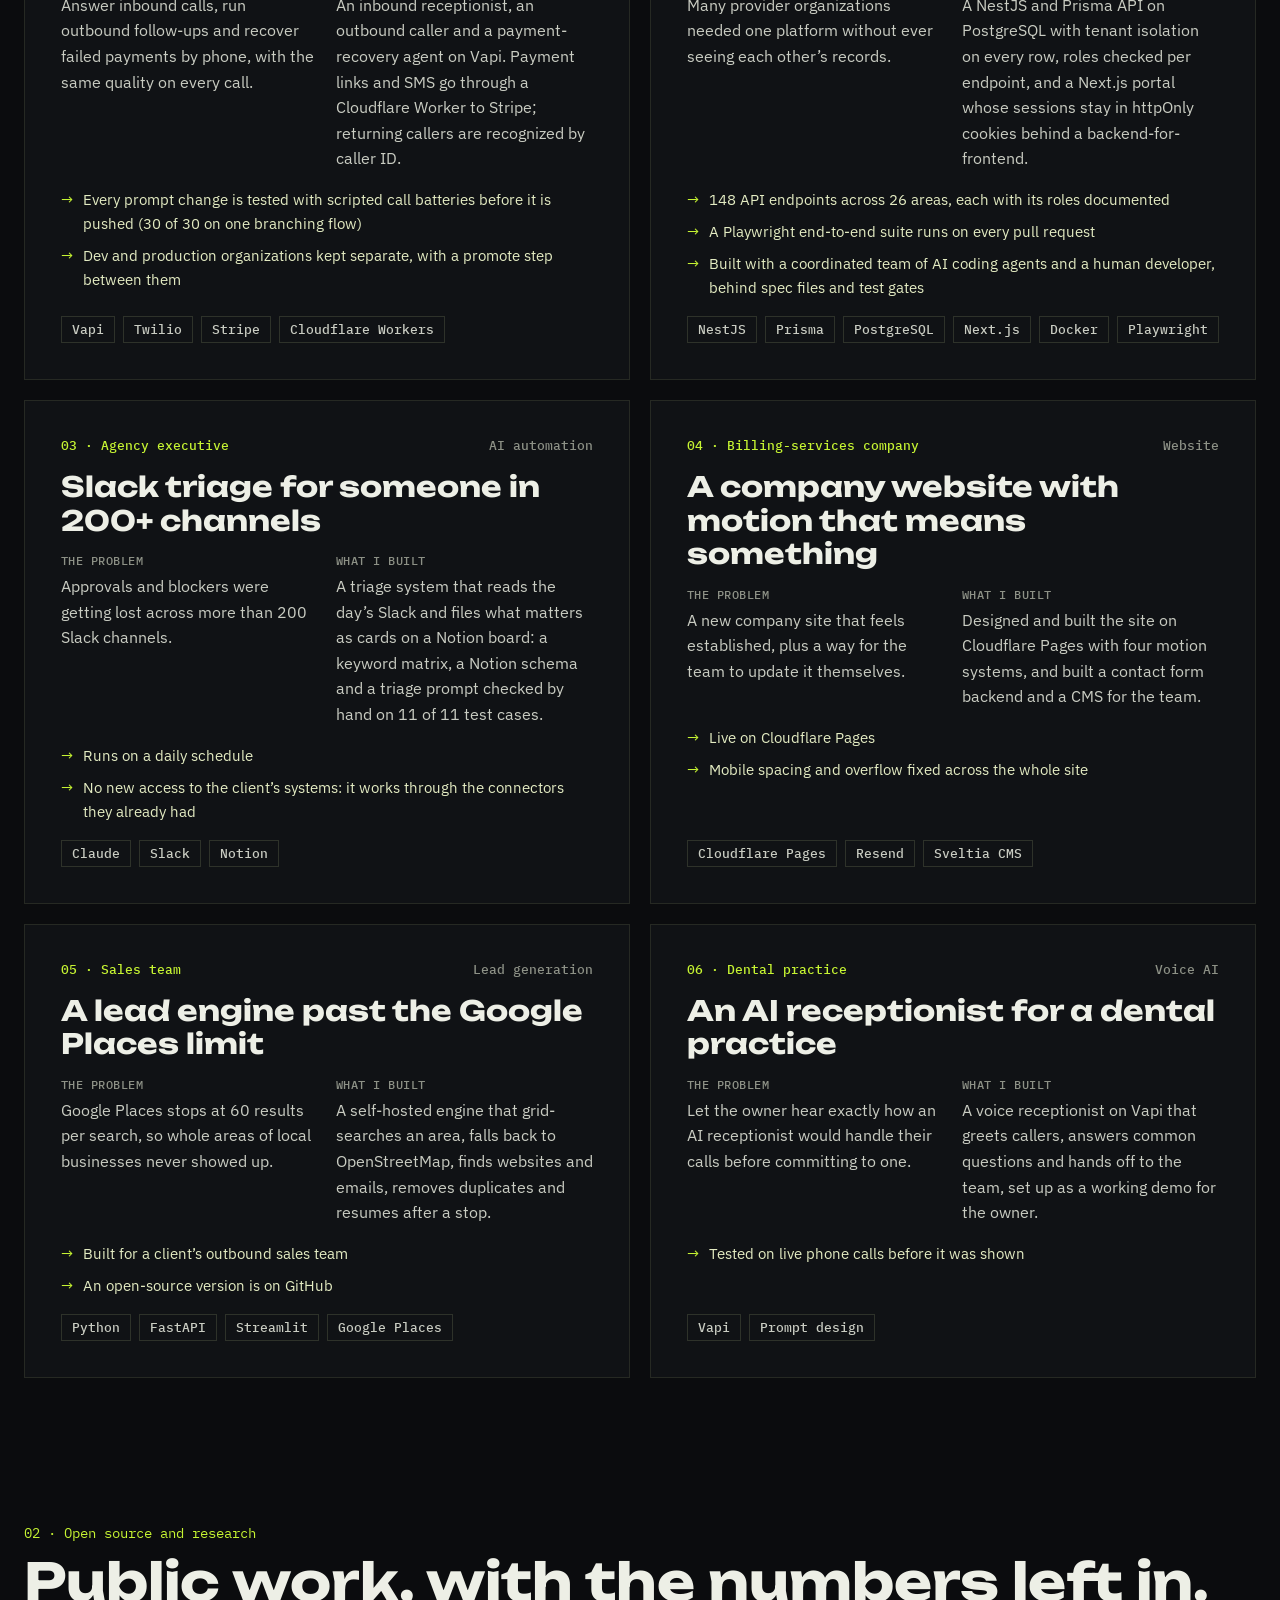
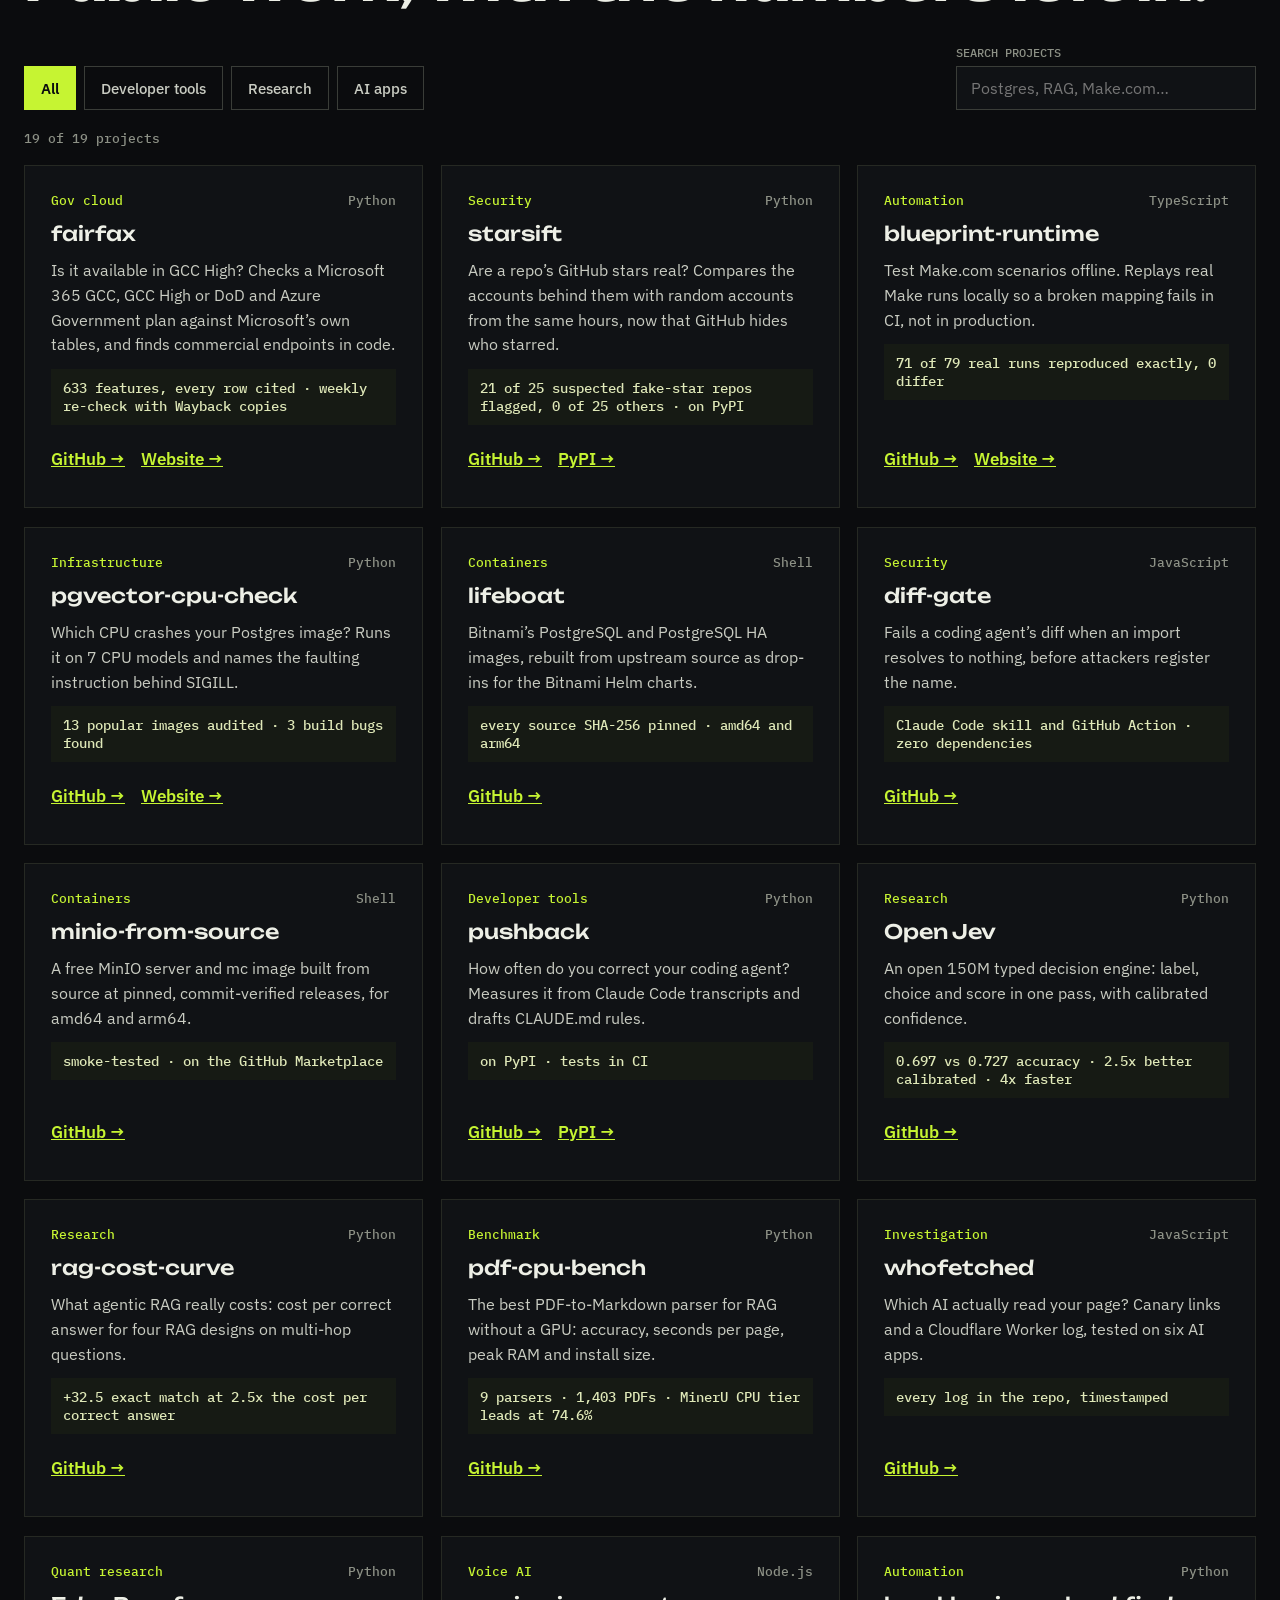
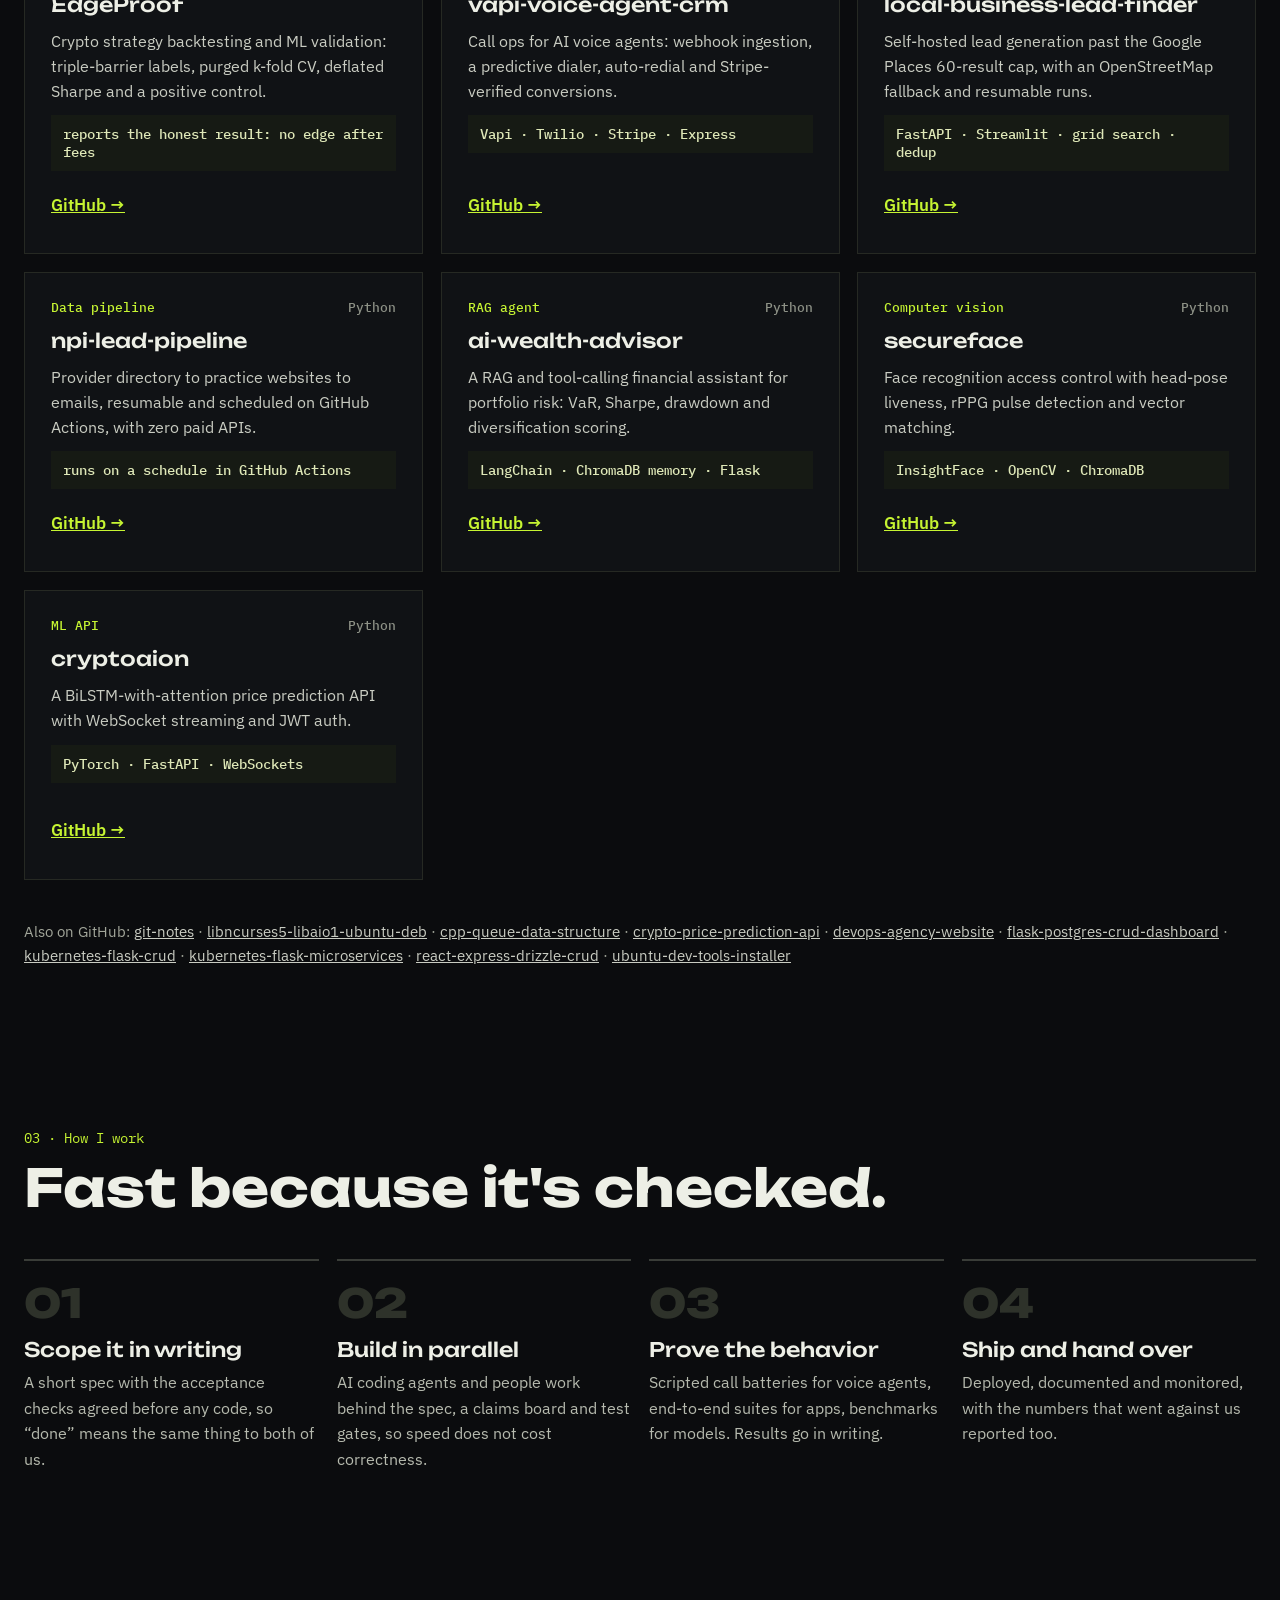
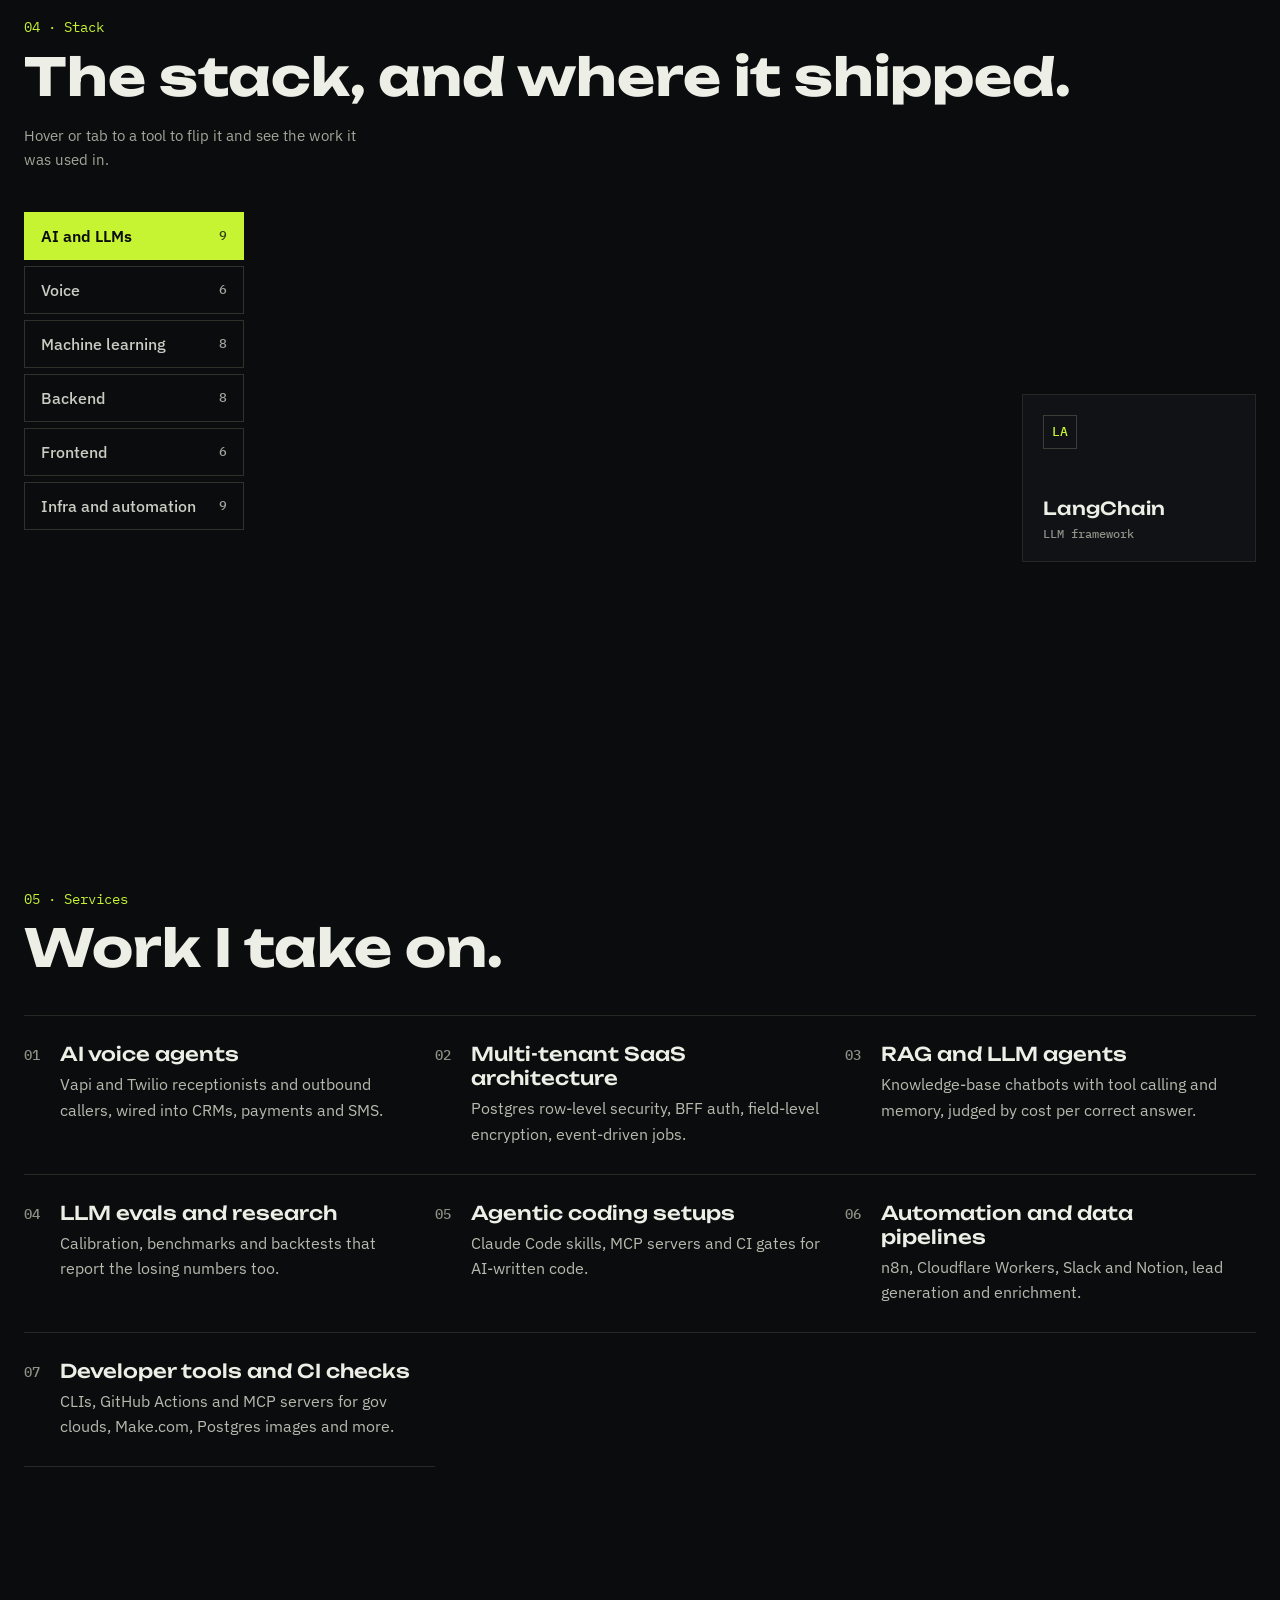
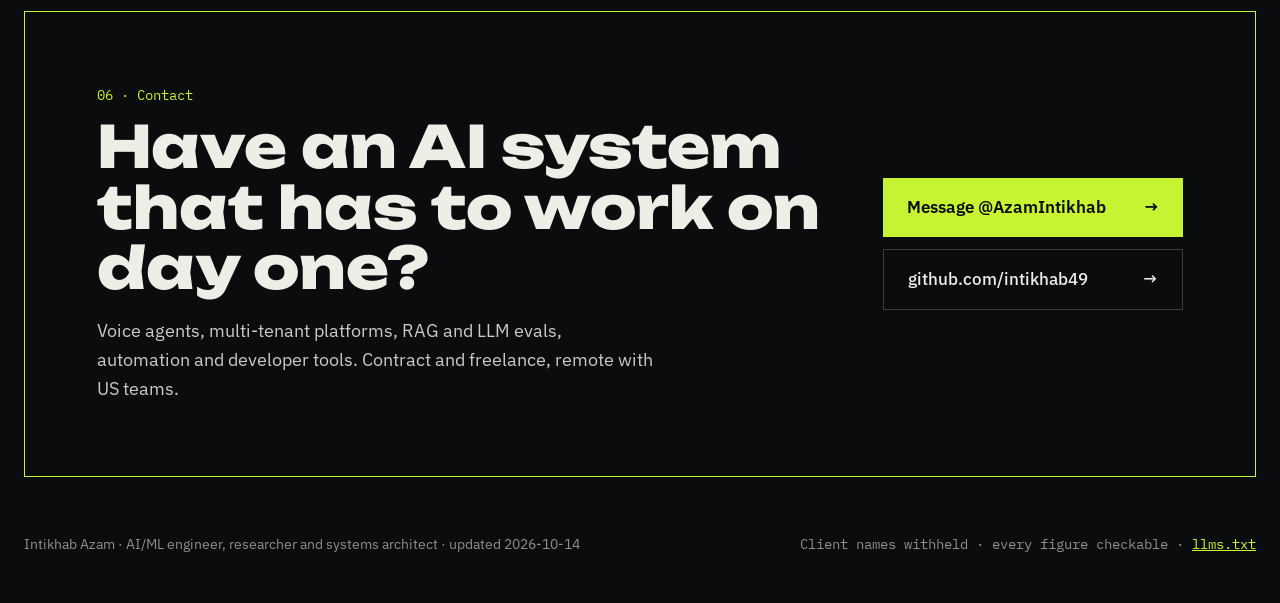
==== commit 7585ed10: "Add starsift to the open-source projects and ClickHouse to the stack" ====
--- a/index.html
+++ b/index.html
@@ -22,7 +22,7 @@
 <link rel="preconnect" href="https://fonts.googleapis.com"><link rel="preconnect" href="https://fonts.gstatic.com" crossorigin>
 <link href="https://fonts.googleapis.com/css2?family=Unbounded:wght@500;700;800&family=IBM+Plex+Sans:wght@400;500;600&family=IBM+Plex+Mono:wght@500&display=swap" rel="stylesheet">
 <link rel="stylesheet" href="site.css">
-<script type="application/ld+json">{"@context": "https://schema.org", "@graph": [{"@type": "ProfilePage", "@id": "https://intikhab49.github.io/", "url": "https://intikhab49.github.io/", "name": "Intikhab Azam · AI/ML Engineer, Researcher & Systems Architect", "description": "AI/ML engineer and systems architect working remotely with US teams: production voice agents, multi-tenant platforms, RAG and LLM agents, automation and open-source developer tools.", "inLanguage": "en", "dateModified": "2026-10-13T11:17:49+00:00", "mainEntity": {"@id": "https://intikhab49.github.io/#person"}}, {"@type": "Person", "@id": "https://intikhab49.github.io/#person", "name": "Intikhab Azam", "alternateName": "انتخاب اعظم", "jobTitle": "AI/ML Engineer, Researcher & Systems Architect", "description": "AI/ML engineer and systems architect working remotely with US teams: production voice agents, multi-tenant platforms, RAG and LLM agents, automation and open-source developer tools.", "url": "https://intikhab49.github.io/", "image": "https://intikhab49.github.io/assets/og.png", "sameAs": ["https://github.com/intikhab49", "https://x.com/AzamIntikhab"], "knowsAbout": ["Voice AI agents", "Vapi", "Twilio", "Retrieval-augmented generation", "Agentic RAG", "LLM evaluation", "Model calibration", "Claude Code", "Model Context Protocol", "Multi-tenant SaaS", "PostgreSQL row-level security", "System architecture", "Machine learning", "PyTorch", "FastAPI", "NestJS", "Next.js", "n8n", "Cloudflare Workers", "Microsoft 365 GCC High", "Azure Government", "Make.com", "Docker", "Kubernetes", "GitHub Actions"], "makesOffer": [{"@type": "Offer", "itemOffered": {"@type": "Service", "name": "AI voice agents", "description": "Vapi and Twilio receptionists and outbound callers, wired into CRMs, payments and SMS."}}, {"@type": "Offer", "itemOffered": {"@type": "Service", "name": "Multi-tenant SaaS architecture", "description": "Postgres row-level security, BFF auth, field-level encryption, event-driven jobs."}}, {"@type": "Offer", "itemOffered": {"@type": "Service", "name": "RAG and LLM agents", "description": "Knowledge-base chatbots with tool calling and memory, judged by cost per correct answer."}}, {"@type": "Offer", "itemOffered": {"@type": "Service", "name": "LLM evals and research", "description": "Calibration, benchmarks and backtests that report the losing numbers too."}}, {"@type": "Offer", "itemOffered": {"@type": "Service", "name": "Agentic coding setups", "description": "Claude Code skills, MCP servers and CI gates for AI-written code."}}, {"@type": "Offer", "itemOffered": {"@type": "Service", "name": "Automation and data pipelines", "description": "n8n, Cloudflare Workers, Slack and Notion, lead generation and enrichment."}}, {"@type": "Offer", "itemOffered": {"@type": "Service", "name": "Developer tools and CI checks", "description": "CLIs, GitHub Actions and MCP servers for gov clouds, Make.com, Postgres images and more."}}]}, {"@type": "ItemList", "name": "Client work by Intikhab Azam", "itemListElement": [{"@type": "ListItem", "position": 1, "item": {"@type": "CreativeWork", "name": "Three production voice agents on the phone lines", "about": "Voice AI", "description": "An inbound receptionist, an outbound caller and a payment-recovery agent on Vapi. Payment links and SMS go through a Cloudflare Worker to Stripe; returning callers are recognized by caller ID.", "author": {"@id": "https://intikhab49.github.io/#person"}}}, {"@type": "ListItem", "position": 2, "item": {"@type": "CreativeWork", "name": "A multi-tenant platform for sensitive personal data", "about": "Multi-tenant SaaS", "description": "A NestJS and Prisma API on PostgreSQL with tenant isolation on every row, roles checked per endpoint, and a Next.js portal whose sessions stay in httpOnly cookies behind a backend-for-frontend.", "author": {"@id": "https://intikhab49.github.io/#person"}}}, {"@type": "ListItem", "position": 3, "item": {"@type": "CreativeWork", "name": "Slack triage for someone in 200+ channels", "about": "AI automation", "description": "A triage system that reads the day’s Slack and files what matters as cards on a Notion board: a keyword matrix, a Notion schema and a triage prompt checked by hand on 11 of 11 test cases.", "author": {"@id": "https://intikhab49.github.io/#person"}}}, {"@type": "ListItem", "position": 4, "item": {"@type": "CreativeWork", "name": "A company website with motion that means something", "about": "Website", "description": "Designed and built the site on Cloudflare Pages with four motion systems, and built a contact form backend and a CMS for the team.", "author": {"@id": "https://intikhab49.github.io/#person"}}}, {"@type": "ListItem", "position": 5, "item": {"@type": "CreativeWork", "name": "A lead engine past the Google Places limit", "about": "Lead generation", "description": "A self-hosted engine that grid-searches an area, falls back to OpenStreetMap, finds websites and emails, removes duplicates and resumes after a stop.", "author": {"@id": "https://intikhab49.github.io/#person"}}}, {"@type": "ListItem", "position": 6, "item": {"@type": "CreativeWork", "name": "An AI receptionist for a dental practice", "about": "Voice AI", "description": "A voice receptionist on Vapi that greets callers, answers common questions and hands off to the team, set up as a working demo for the owner.", "author": {"@id": "https://intikhab49.github.io/#person"}}}]}, {"@type": "ItemList", "name": "Open-source projects by Intikhab Azam", "itemListElement": [{"@type": "ListItem", "position": 1, "item": {"@type": "SoftwareSourceCode", "name": "fairfax", "description": "Is it available in GCC High? Checks a Microsoft 365 GCC, GCC High or DoD and Azure Government plan against Microsoft’s own tables, and finds commercial endpoints in code.", "codeRepository": "https://github.com/intikhab49/fairfax", "url": "https://intikhab49.github.io/fairfax/", "programmingLanguage": "Python", "author": {"@id": "https://intikhab49.github.io/#person"}}}, {"@type": "ListItem", "position": 2, "item": {"@type": "SoftwareSourceCode", "name": "blueprint-runtime", "description": "Test Make.com scenarios offline. Replays real Make runs locally so a broken mapping fails in CI, not in production.", "codeRepository": "https://github.com/intikhab49/blueprint-runtime", "url": "https://intikhab49.github.io/blueprint-runtime/", "programmingLanguage": "TypeScript", "author": {"@id": "https://intikhab49.github.io/#person"}}}, {"@type": "ListItem", "position": 3, "item": {"@type": "SoftwareSourceCode", "name": "pgvector-cpu-check", "description": "Which CPU crashes your Postgres image? Runs it on 7 CPU models and names the faulting instruction behind SIGILL.", "codeRepository": "https://github.com/intikhab49/pgvector-cpu-check", "url": "https://intikhab49.github.io/pgvector-cpu-check/", "programmingLanguage": "Python", "author": {"@id": "https://intikhab49.github.io/#person"}}}, {"@type": "ListItem", "position": 4, "item": {"@type": "SoftwareSourceCode", "name": "lifeboat", "description": "Bitnami’s PostgreSQL and PostgreSQL HA images, rebuilt from upstream source as drop-ins for the Bitnami Helm charts.", "codeRepository": "https://github.com/intikhab49/lifeboat", "url": "https://github.com/intikhab49/lifeboat", "programmingLanguage": "Shell", "author": {"@id": "https://intikhab49.github.io/#person"}}}, {"@type": "ListItem", "position": 5, "item": {"@type": "SoftwareSourceCode", "name": "diff-gate", "description": "Fails a coding agent’s diff when an import resolves to nothing, before attackers register the name.", "codeRepository": "https://github.com/intikhab49/diff-gate", "url": "https://github.com/intikhab49/diff-gate", "programmingLanguage": "JavaScript", "author": {"@id": "https://intikhab49.github.io/#person"}}}, {"@type": "ListItem", "position": 6, "item": {"@type": "SoftwareSourceCode", "name": "minio-from-source", "description": "A free MinIO server and mc image built from source at pinned, commit-verified releases, for amd64 and arm64.", "codeRepository": "https://github.com/intikhab49/minio-from-source", "url": "https://github.com/intikhab49/minio-from-source", "programmingLanguage": "Shell", "author": {"@id": "https://intikhab49.github.io/#person"}}}, {"@type": "ListItem", "position": 7, "item": {"@type": "SoftwareSourceCode", "name": "pushback", "description": "How often do you correct your coding agent? Measures it from Claude Code transcripts and drafts CLAUDE.md rules.", "codeRepository": "https://github.com/intikhab49/pushback", "url": "https://pypi.org/project/pushback/", "programmingLanguage": "Python", "author": {"@id": "https://intikhab49.github.io/#person"}}}, {"@type": "ListItem", "position": 8, "item": {"@type": "SoftwareSourceCode", "name": "Open Jev", "description": "An open 150M typed decision engine: label, choice and score in one pass, with calibrated confidence.", "codeRepository": "https://github.com/intikhab49/open-jev-typed-decision-engine", "url": "https://github.com/intikhab49/open-jev-typed-decision-engine", "programmingLanguage": "Python", "author": {"@id": "https://intikhab49.github.io/#person"}}}, {"@type": "ListItem", "position": 9, "item": {"@type": "SoftwareSourceCode", "name": "rag-cost-curve", "description": "What agentic RAG really costs: cost per correct answer for four RAG designs on multi-hop questions.", "codeRepository": "https://github.com/intikhab49/rag-cost-curve", "url": "https://github.com/intikhab49/rag-cost-curve", "programmingLanguage": "Python", "author": {"@id": "https://intikhab49.github.io/#person"}}}, {"@type": "ListItem", "position": 10, "item": {"@type": "SoftwareSourceCode", "name": "pdf-cpu-bench", "description": "The best PDF-to-Markdown parser for RAG without a GPU: accuracy, seconds per page, peak RAM and install size.", "codeRepository": "https://github.com/intikhab49/pdf-cpu-bench", "url": "https://github.com/intikhab49/pdf-cpu-bench", "programmingLanguage": "Python", "author": {"@id": "https://intikhab49.github.io/#person"}}}, {"@type": "ListItem", "position": 11, "item": {"@type": "SoftwareSourceCode", "name": "whofetched", "description": "Which AI actually read your page? Canary links and a Cloudflare Worker log, tested on six AI apps.", "codeRepository": "https://github.com/intikhab49/whofetched", "url": "https://github.com/intikhab49/whofetched", "programmingLanguage": "JavaScript", "author": {"@id": "https://intikhab49.github.io/#person"}}}, {"@type": "ListItem", "position": 12, "item": {"@type": "SoftwareSourceCode", "name": "EdgeProof", "description": "Crypto strategy backtesting and ML validation: triple-barrier labels, purged k-fold CV, deflated Sharpe and a positive control.", "codeRepository": "https://github.com/intikhab49/edgeproof-crypto-trading-backtest", "url": "https://github.com/intikhab49/edgeproof-crypto-trading-backtest", "programmingLanguage": "Python", "author": {"@id": "https://intikhab49.github.io/#person"}}}, {"@type": "ListItem", "position": 13, "item": {"@type": "SoftwareSourceCode", "name": "vapi-voice-agent-crm", "description": "Call ops for AI voice agents: webhook ingestion, a predictive dialer, auto-redial and Stripe-verified conversions.", "codeRepository": "https://github.com/intikhab49/vapi-voice-agent-crm", "url": "https://github.com/intikhab49/vapi-voice-agent-crm", "programmingLanguage": "Node.js", "author": {"@id": "https://intikhab49.github.io/#person"}}}, {"@type": "ListItem", "position": 14, "item": {"@type": "SoftwareSourceCode", "name": "local-business-lead-finder", "description": "Self-hosted lead generation past the Google Places 60-result cap, with an OpenStreetMap fallback and resumable runs.", "codeRepository": "https://github.com/intikhab49/local-business-lead-finder", "url": "https://github.com/intikhab49/local-business-lead-finder", "programmingLanguage": "Python", "author": {"@id": "https://intikhab49.github.io/#person"}}}, {"@type": "ListItem", "position": 15, "item": {"@type": "SoftwareSourceCode", "name": "npi-lead-pipeline", "description": "Provider directory to practice websites to emails, resumable and scheduled on GitHub Actions, with zero paid APIs.", "codeRepository": "https://github.com/intikhab49/npi-healthcare-lead-pipeline", "url": "https://github.com/intikhab49/npi-healthcare-lead-pipeline", "programmingLanguage": "Python", "author": {"@id": "https://intikhab49.github.io/#person"}}}, {"@type": "ListItem", "position": 16, "item": {"@type": "SoftwareSourceCode", "name": "ai-wealth-advisor", "description": "A RAG and tool-calling financial assistant for portfolio risk: VaR, Sharpe, drawdown and diversification scoring.", "codeRepository": "https://github.com/intikhab49/ai-wealth-advisor", "url": "https://github.com/intikhab49/ai-wealth-advisor", "programmingLanguage": "Python", "author": {"@id": "https://intikhab49.github.io/#person"}}}, {"@type": "ListItem", "position": 17, "item": {"@type": "SoftwareSourceCode", "name": "secureface", "description": "Face recognition access control with head-pose liveness, rPPG pulse detection and vector matching.", "codeRepository": "https://github.com/intikhab49/secureface-liveness-detection", "url": "https://github.com/intikhab49/secureface-liveness-detection", "programmingLanguage": "Python", "author": {"@id": "https://intikhab49.github.io/#person"}}}, {"@type": "ListItem", "position": 18, "item": {"@type": "SoftwareSourceCode", "name": "cryptoaion", "description": "A BiLSTM-with-attention price prediction API with WebSocket streaming and JWT auth.", "codeRepository": "https://github.com/intikhab49/cryptoaion-price-prediction", "url": "https://github.com/intikhab49/cryptoaion-price-prediction", "programmingLanguage": "Python", "author": {"@id": "https://intikhab49.github.io/#person"}}}]}]}</script>
+<script type="application/ld+json">{"@context": "https://schema.org", "@graph": [{"@type": "ProfilePage", "@id": "https://intikhab49.github.io/", "url": "https://intikhab49.github.io/", "name": "Intikhab Azam · AI/ML Engineer, Researcher & Systems Architect", "description": "AI/ML engineer and systems architect working remotely with US teams: production voice agents, multi-tenant platforms, RAG and LLM agents, automation and open-source developer tools.", "inLanguage": "en", "dateModified": "2026-10-14T08:41:24+00:00", "mainEntity": {"@id": "https://intikhab49.github.io/#person"}}, {"@type": "Person", "@id": "https://intikhab49.github.io/#person", "name": "Intikhab Azam", "alternateName": "انتخاب اعظم", "jobTitle": "AI/ML Engineer, Researcher & Systems Architect", "description": "AI/ML engineer and systems architect working remotely with US teams: production voice agents, multi-tenant platforms, RAG and LLM agents, automation and open-source developer tools.", "url": "https://intikhab49.github.io/", "image": "https://intikhab49.github.io/assets/og.png", "sameAs": ["https://github.com/intikhab49", "https://x.com/AzamIntikhab"], "knowsAbout": ["Voice AI agents", "Vapi", "Twilio", "Retrieval-augmented generation", "Agentic RAG", "LLM evaluation", "Model calibration", "Claude Code", "Model Context Protocol", "Multi-tenant SaaS", "PostgreSQL row-level security", "System architecture", "Machine learning", "PyTorch", "FastAPI", "NestJS", "Next.js", "n8n", "Cloudflare Workers", "Microsoft 365 GCC High", "Azure Government", "Make.com", "Docker", "Kubernetes", "GitHub Actions"], "makesOffer": [{"@type": "Offer", "itemOffered": {"@type": "Service", "name": "AI voice agents", "description": "Vapi and Twilio receptionists and outbound callers, wired into CRMs, payments and SMS."}}, {"@type": "Offer", "itemOffered": {"@type": "Service", "name": "Multi-tenant SaaS architecture", "description": "Postgres row-level security, BFF auth, field-level encryption, event-driven jobs."}}, {"@type": "Offer", "itemOffered": {"@type": "Service", "name": "RAG and LLM agents", "description": "Knowledge-base chatbots with tool calling and memory, judged by cost per correct answer."}}, {"@type": "Offer", "itemOffered": {"@type": "Service", "name": "LLM evals and research", "description": "Calibration, benchmarks and backtests that report the losing numbers too."}}, {"@type": "Offer", "itemOffered": {"@type": "Service", "name": "Agentic coding setups", "description": "Claude Code skills, MCP servers and CI gates for AI-written code."}}, {"@type": "Offer", "itemOffered": {"@type": "Service", "name": "Automation and data pipelines", "description": "n8n, Cloudflare Workers, Slack and Notion, lead generation and enrichment."}}, {"@type": "Offer", "itemOffered": {"@type": "Service", "name": "Developer tools and CI checks", "description": "CLIs, GitHub Actions and MCP servers for gov clouds, Make.com, Postgres images and more."}}]}, {"@type": "ItemList", "name": "Client work by Intikhab Azam", "itemListElement": [{"@type": "ListItem", "position": 1, "item": {"@type": "CreativeWork", "name": "Three production voice agents on the phone lines", "about": "Voice AI", "description": "An inbound receptionist, an outbound caller and a payment-recovery agent on Vapi. Payment links and SMS go through a Cloudflare Worker to Stripe; returning callers are recognized by caller ID.", "author": {"@id": "https://intikhab49.github.io/#person"}}}, {"@type": "ListItem", "position": 2, "item": {"@type": "CreativeWork", "name": "A multi-tenant platform for sensitive personal data", "about": "Multi-tenant SaaS", "description": "A NestJS and Prisma API on PostgreSQL with tenant isolation on every row, roles checked per endpoint, and a Next.js portal whose sessions stay in httpOnly cookies behind a backend-for-frontend.", "author": {"@id": "https://intikhab49.github.io/#person"}}}, {"@type": "ListItem", "position": 3, "item": {"@type": "CreativeWork", "name": "Slack triage for someone in 200+ channels", "about": "AI automation", "description": "A triage system that reads the day’s Slack and files what matters as cards on a Notion board: a keyword matrix, a Notion schema and a triage prompt checked by hand on 11 of 11 test cases.", "author": {"@id": "https://intikhab49.github.io/#person"}}}, {"@type": "ListItem", "position": 4, "item": {"@type": "CreativeWork", "name": "A company website with motion that means something", "about": "Website", "description": "Designed and built the site on Cloudflare Pages with four motion systems, and built a contact form backend and a CMS for the team.", "author": {"@id": "https://intikhab49.github.io/#person"}}}, {"@type": "ListItem", "position": 5, "item": {"@type": "CreativeWork", "name": "A lead engine past the Google Places limit", "about": "Lead generation", "description": "A self-hosted engine that grid-searches an area, falls back to OpenStreetMap, finds websites and emails, removes duplicates and resumes after a stop.", "author": {"@id": "https://intikhab49.github.io/#person"}}}, {"@type": "ListItem", "position": 6, "item": {"@type": "CreativeWork", "name": "An AI receptionist for a dental practice", "about": "Voice AI", "description": "A voice receptionist on Vapi that greets callers, answers common questions and hands off to the team, set up as a working demo for the owner.", "author": {"@id": "https://intikhab49.github.io/#person"}}}]}, {"@type": "ItemList", "name": "Open-source projects by Intikhab Azam", "itemListElement": [{"@type": "ListItem", "position": 1, "item": {"@type": "SoftwareSourceCode", "name": "fairfax", "description": "Is it available in GCC High? Checks a Microsoft 365 GCC, GCC High or DoD and Azure Government plan against Microsoft’s own tables, and finds commercial endpoints in code.", "codeRepository": "https://github.com/intikhab49/fairfax", "url": "https://intikhab49.github.io/fairfax/", "programmingLanguage": "Python", "author": {"@id": "https://intikhab49.github.io/#person"}}}, {"@type": "ListItem", "position": 2, "item": {"@type": "SoftwareSourceCode", "name": "starsift", "description": "Are a repo’s GitHub stars real? Compares the accounts behind them with random accounts from the same hours, now that GitHub hides who starred.", "codeRepository": "https://github.com/intikhab49/starsift", "url": "https://pypi.org/project/starsift/", "programmingLanguage": "Python", "author": {"@id": "https://intikhab49.github.io/#person"}}}, {"@type": "ListItem", "position": 3, "item": {"@type": "SoftwareSourceCode", "name": "blueprint-runtime", "description": "Test Make.com scenarios offline. Replays real Make runs locally so a broken mapping fails in CI, not in production.", "codeRepository": "https://github.com/intikhab49/blueprint-runtime", "url": "https://intikhab49.github.io/blueprint-runtime/", "programmingLanguage": "TypeScript", "author": {"@id": "https://intikhab49.github.io/#person"}}}, {"@type": "ListItem", "position": 4, "item": {"@type": "SoftwareSourceCode", "name": "pgvector-cpu-check", "description": "Which CPU crashes your Postgres image? Runs it on 7 CPU models and names the faulting instruction behind SIGILL.", "codeRepository": "https://github.com/intikhab49/pgvector-cpu-check", "url": "https://intikhab49.github.io/pgvector-cpu-check/", "programmingLanguage": "Python", "author": {"@id": "https://intikhab49.github.io/#person"}}}, {"@type": "ListItem", "position": 5, "item": {"@type": "SoftwareSourceCode", "name": "lifeboat", "description": "Bitnami’s PostgreSQL and PostgreSQL HA images, rebuilt from upstream source as drop-ins for the Bitnami Helm charts.", "codeRepository": "https://github.com/intikhab49/lifeboat", "url": "https://github.com/intikhab49/lifeboat", "programmingLanguage": "Shell", "author": {"@id": "https://intikhab49.github.io/#person"}}}, {"@type": "ListItem", "position": 6, "item": {"@type": "SoftwareSourceCode", "name": "diff-gate", "description": "Fails a coding agent’s diff when an import resolves to nothing, before attackers register the name.", "codeRepository": "https://github.com/intikhab49/diff-gate", "url": "https://github.com/intikhab49/diff-gate", "programmingLanguage": "JavaScript", "author": {"@id": "https://intikhab49.github.io/#person"}}}, {"@type": "ListItem", "position": 7, "item": {"@type": "SoftwareSourceCode", "name": "minio-from-source", "description": "A free MinIO server and mc image built from source at pinned, commit-verified releases, for amd64 and arm64.", "codeRepository": "https://github.com/intikhab49/minio-from-source", "url": "https://github.com/intikhab49/minio-from-source", "programmingLanguage": "Shell", "author": {"@id": "https://intikhab49.github.io/#person"}}}, {"@type": "ListItem", "position": 8, "item": {"@type": "SoftwareSourceCode", "name": "pushback", "description": "How often do you correct your coding agent? Measures it from Claude Code transcripts and drafts CLAUDE.md rules.", "codeRepository": "https://github.com/intikhab49/pushback", "url": "https://pypi.org/project/pushback/", "programmingLanguage": "Python", "author": {"@id": "https://intikhab49.github.io/#person"}}}, {"@type": "ListItem", "position": 9, "item": {"@type": "SoftwareSourceCode", "name": "Open Jev", "description": "An open 150M typed decision engine: label, choice and score in one pass, with calibrated confidence.", "codeRepository": "https://github.com/intikhab49/open-jev-typed-decision-engine", "url": "https://github.com/intikhab49/open-jev-typed-decision-engine", "programmingLanguage": "Python", "author": {"@id": "https://intikhab49.github.io/#person"}}}, {"@type": "ListItem", "position": 10, "item": {"@type": "SoftwareSourceCode", "name": "rag-cost-curve", "description": "What agentic RAG really costs: cost per correct answer for four RAG designs on multi-hop questions.", "codeRepository": "https://github.com/intikhab49/rag-cost-curve", "url": "https://github.com/intikhab49/rag-cost-curve", "programmingLanguage": "Python", "author": {"@id": "https://intikhab49.github.io/#person"}}}, {"@type": "ListItem", "position": 11, "item": {"@type": "SoftwareSourceCode", "name": "pdf-cpu-bench", "description": "The best PDF-to-Markdown parser for RAG without a GPU: accuracy, seconds per page, peak RAM and install size.", "codeRepository": "https://github.com/intikhab49/pdf-cpu-bench", "url": "https://github.com/intikhab49/pdf-cpu-bench", "programmingLanguage": "Python", "author": {"@id": "https://intikhab49.github.io/#person"}}}, {"@type": "ListItem", "position": 12, "item": {"@type": "SoftwareSourceCode", "name": "whofetched", "description": "Which AI actually read your page? Canary links and a Cloudflare Worker log, tested on six AI apps.", "codeRepository": "https://github.com/intikhab49/whofetched", "url": "https://github.com/intikhab49/whofetched", "programmingLanguage": "JavaScript", "author": {"@id": "https://intikhab49.github.io/#person"}}}, {"@type": "ListItem", "position": 13, "item": {"@type": "SoftwareSourceCode", "name": "EdgeProof", "description": "Crypto strategy backtesting and ML validation: triple-barrier labels, purged k-fold CV, deflated Sharpe and a positive control.", "codeRepository": "https://github.com/intikhab49/edgeproof-crypto-trading-backtest", "url": "https://github.com/intikhab49/edgeproof-crypto-trading-backtest", "programmingLanguage": "Python", "author": {"@id": "https://intikhab49.github.io/#person"}}}, {"@type": "ListItem", "position": 14, "item": {"@type": "SoftwareSourceCode", "name": "vapi-voice-agent-crm", "description": "Call ops for AI voice agents: webhook ingestion, a predictive dialer, auto-redial and Stripe-verified conversions.", "codeRepository": "https://github.com/intikhab49/vapi-voice-agent-crm", "url": "https://github.com/intikhab49/vapi-voice-agent-crm", "programmingLanguage": "Node.js", "author": {"@id": "https://intikhab49.github.io/#person"}}}, {"@type": "ListItem", "position": 15, "item": {"@type": "SoftwareSourceCode", "name": "local-business-lead-finder", "description": "Self-hosted lead generation past the Google Places 60-result cap, with an OpenStreetMap fallback and resumable runs.", "codeRepository": "https://github.com/intikhab49/local-business-lead-finder", "url": "https://github.com/intikhab49/local-business-lead-finder", "programmingLanguage": "Python", "author": {"@id": "https://intikhab49.github.io/#person"}}}, {"@type": "ListItem", "position": 16, "item": {"@type": "SoftwareSourceCode", "name": "npi-lead-pipeline", "description": "Provider directory to practice websites to emails, resumable and scheduled on GitHub Actions, with zero paid APIs.", "codeRepository": "https://github.com/intikhab49/npi-healthcare-lead-pipeline", "url": "https://github.com/intikhab49/npi-healthcare-lead-pipeline", "programmingLanguage": "Python", "author": {"@id": "https://intikhab49.github.io/#person"}}}, {"@type": "ListItem", "position": 17, "item": {"@type": "SoftwareSourceCode", "name": "ai-wealth-advisor", "description": "A RAG and tool-calling financial assistant for portfolio risk: VaR, Sharpe, drawdown and diversification scoring.", "codeRepository": "https://github.com/intikhab49/ai-wealth-advisor", "url": "https://github.com/intikhab49/ai-wealth-advisor", "programmingLanguage": "Python", "author": {"@id": "https://intikhab49.github.io/#person"}}}, {"@type": "ListItem", "position": 18, "item": {"@type": "SoftwareSourceCode", "name": "secureface", "description": "Face recognition access control with head-pose liveness, rPPG pulse detection and vector matching.", "codeRepository": "https://github.com/intikhab49/secureface-liveness-detection", "url": "https://github.com/intikhab49/secureface-liveness-detection", "programmingLanguage": "Python", "author": {"@id": "https://intikhab49.github.io/#person"}}}, {"@type": "ListItem", "position": 19, "item": {"@type": "SoftwareSourceCode", "name": "cryptoaion", "description": "A BiLSTM-with-attention price prediction API with WebSocket streaming and JWT auth.", "codeRepository": "https://github.com/intikhab49/cryptoaion-price-prediction", "url": "https://github.com/intikhab49/cryptoaion-price-prediction", "programmingLanguage": "Python", "author": {"@id": "https://intikhab49.github.io/#person"}}}]}]}</script>
 </head>
 <body>
 <header class="wrap top">
@@ -56,8 +56,8 @@
   <h2 id="oss-title" class="sec">Public work, with the numbers left in.</h2>
   <div class="controls"><div class="chips" role="group" aria-label="Filter projects"><button class="chip" type="button" data-group="all" aria-pressed="true">All</button><button class="chip" type="button" data-group="tools" aria-pressed="false">Developer tools</button><button class="chip" type="button" data-group="research" aria-pressed="false">Research</button><button class="chip" type="button" data-group="apps" aria-pressed="false">AI apps</button></div>
     <div class="search"><label for="q">SEARCH PROJECTS</label><input id="q" type="search" placeholder="Postgres, RAG, Make.com…" autocomplete="off"></div></div>
-  <p class="count" aria-live="polite">18 of 18 projects</p>
-  <div class="projects"><article class="proj" data-group="tools" data-text="fairfax is it available in gcc high? checks a microsoft 365 gcc, gcc high or dod and azure government plan against microsoft’s own tables, and finds commercial endpoints in code. microsoft azure gcc high government mcp github action pypi gov cloud"><div class="meta"><span class="k">Gov cloud</span><span class="t">Python</span></div><h3>fairfax</h3><p>Is it available in GCC High? Checks a Microsoft 365 GCC, GCC High or DoD and Azure Government plan against Microsoft’s own tables, and finds commercial endpoints in code.</p><p class="proof">633 features, every row cited · weekly re-check with Wayback copies</p><div class="links"><a href="https://github.com/intikhab49/fairfax">GitHub →</a><a href="https://intikhab49.github.io/fairfax/">Website →</a></div></article><article class="proj" data-group="tools" data-text="blueprint-runtime test make.com scenarios offline. replays real make runs locally so a broken mapping fails in ci, not in production. make.com integromat no-code testing ci npm automation"><div class="meta"><span class="k">Automation</span><span class="t">TypeScript</span></div><h3>blueprint-runtime</h3><p>Test Make.com scenarios offline. Replays real Make runs locally so a broken mapping fails in CI, not in production.</p><p class="proof">71 of 79 real runs reproduced exactly, 0 differ</p><div class="links"><a href="https://github.com/intikhab49/blueprint-runtime">GitHub →</a><a href="https://intikhab49.github.io/blueprint-runtime/">Website →</a></div></article><article class="proj" data-group="tools" data-text="pgvector-cpu-check which cpu crashes your postgres image? runs it on 7 cpu models and names the faulting instruction behind sigill. postgres postgresql docker cpu sigill qemu github action infrastructure"><div class="meta"><span class="k">Infrastructure</span><span class="t">Python</span></div><h3>pgvector-cpu-check</h3><p>Which CPU crashes your Postgres image? Runs it on 7 CPU models and names the faulting instruction behind SIGILL.</p><p class="proof">13 popular images audited · 3 build bugs found</p><div class="links"><a href="https://github.com/intikhab49/pgvector-cpu-check">GitHub →</a><a href="https://intikhab49.github.io/pgvector-cpu-check/">Website →</a></div></article><article class="proj" data-group="tools" data-text="lifeboat bitnami’s postgresql and postgresql ha images, rebuilt from upstream source as drop-ins for the bitnami helm charts. postgres postgresql bitnami helm kubernetes docker containers"><div class="meta"><span class="k">Containers</span><span class="t">Shell</span></div><h3>lifeboat</h3><p>Bitnami’s PostgreSQL and PostgreSQL HA images, rebuilt from upstream source as drop-ins for the Bitnami Helm charts.</p><p class="proof">every source SHA-256 pinned · amd64 and arm64</p><div class="links"><a href="https://github.com/intikhab49/lifeboat">GitHub →</a></div></article><article class="proj" data-group="tools" data-text="diff-gate fails a coding agent’s diff when an import resolves to nothing, before attackers register the name. claude code ai agents security supply chain github action security"><div class="meta"><span class="k">Security</span><span class="t">JavaScript</span></div><h3>diff-gate</h3><p>Fails a coding agent’s diff when an import resolves to nothing, before attackers register the name.</p><p class="proof">Claude Code skill and GitHub Action · zero dependencies</p><div class="links"><a href="https://github.com/intikhab49/diff-gate">GitHub →</a></div></article><article class="proj" data-group="tools" data-text="minio-from-source a free minio server and mc image built from source at pinned, commit-verified releases, for amd64 and arm64. minio docker s3 object storage ghcr containers"><div class="meta"><span class="k">Containers</span><span class="t">Shell</span></div><h3>minio-from-source</h3><p>A free MinIO server and mc image built from source at pinned, commit-verified releases, for amd64 and arm64.</p><p class="proof">smoke-tested · on the GitHub Marketplace</p><div class="links"><a href="https://github.com/intikhab49/minio-from-source">GitHub →</a></div></article><article class="proj" data-group="tools" data-text="pushback how often do you correct your coding agent? measures it from claude code transcripts and drafts claude.md rules. claude code agents claude.md pypi developer tools"><div class="meta"><span class="k">Developer tools</span><span class="t">Python</span></div><h3>pushback</h3><p>How often do you correct your coding agent? Measures it from Claude Code transcripts and drafts CLAUDE.md rules.</p><p class="proof">on PyPI · tests in CI</p><div class="links"><a href="https://github.com/intikhab49/pushback">GitHub →</a><a href="https://pypi.org/project/pushback/">PyPI →</a></div></article><article class="proj" data-group="research" data-text="open jev an open 150m typed decision engine: label, choice and score in one pass, with calibrated confidence. machine learning model calibration onnx colab research"><div class="meta"><span class="k">Research</span><span class="t">Python</span></div><h3>Open Jev</h3><p>An open 150M typed decision engine: label, choice and score in one pass, with calibrated confidence.</p><p class="proof">0.697 vs 0.727 accuracy · 2.5x better calibrated · 4x faster</p><div class="links"><a href="https://github.com/intikhab49/open-jev-typed-decision-engine">GitHub →</a></div></article><article class="proj" data-group="research" data-text="rag-cost-curve what agentic rag really costs: cost per correct answer for four rag designs on multi-hop questions. rag llm agents benchmark claude cost research"><div class="meta"><span class="k">Research</span><span class="t">Python</span></div><h3>rag-cost-curve</h3><p>What agentic RAG really costs: cost per correct answer for four RAG designs on multi-hop questions.</p><p class="proof">+32.5 exact match at 2.5x the cost per correct answer</p><div class="links"><a href="https://github.com/intikhab49/rag-cost-curve">GitHub →</a></div></article><article class="proj" data-group="research" data-text="pdf-cpu-bench the best pdf-to-markdown parser for rag without a gpu: accuracy, seconds per page, peak ram and install size. pdf rag ocr parsing benchmark cpu benchmark"><div class="meta"><span class="k">Benchmark</span><span class="t">Python</span></div><h3>pdf-cpu-bench</h3><p>The best PDF-to-Markdown parser for RAG without a GPU: accuracy, seconds per page, peak RAM and install size.</p><p class="proof">9 parsers · 1,403 PDFs · MinerU CPU tier leads at 74.6%</p><div class="links"><a href="https://github.com/intikhab49/pdf-cpu-bench">GitHub →</a></div></article><article class="proj" data-group="research" data-text="whofetched which ai actually read your page? canary links and a cloudflare worker log, tested on six ai apps. ai crawlers chatgpt claude gemini cloudflare seo investigation"><div class="meta"><span class="k">Investigation</span><span class="t">JavaScript</span></div><h3>whofetched</h3><p>Which AI actually read your page? Canary links and a Cloudflare Worker log, tested on six AI apps.</p><p class="proof">every log in the repo, timestamped</p><div class="links"><a href="https://github.com/intikhab49/whofetched">GitHub →</a></div></article><article class="proj" data-group="research" data-text="edgeproof crypto strategy backtesting and ml validation: triple-barrier labels, purged k-fold cv, deflated sharpe and a positive control. machine learning trading backtest lightgbm lstm crypto quant research"><div class="meta"><span class="k">Quant research</span><span class="t">Python</span></div><h3>EdgeProof</h3><p>Crypto strategy backtesting and ML validation: triple-barrier labels, purged k-fold CV, deflated Sharpe and a positive control.</p><p class="proof">reports the honest result: no edge after fees</p><div class="links"><a href="https://github.com/intikhab49/edgeproof-crypto-trading-backtest">GitHub →</a></div></article><article class="proj" data-group="apps" data-text="vapi-voice-agent-crm call ops for ai voice agents: webhook ingestion, a predictive dialer, auto-redial and stripe-verified conversions. vapi voice agents twilio stripe crm voice ai"><div class="meta"><span class="k">Voice AI</span><span class="t">Node.js</span></div><h3>vapi-voice-agent-crm</h3><p>Call ops for AI voice agents: webhook ingestion, a predictive dialer, auto-redial and Stripe-verified conversions.</p><p class="proof">Vapi · Twilio · Stripe · Express</p><div class="links"><a href="https://github.com/intikhab49/vapi-voice-agent-crm">GitHub →</a></div></article><article class="proj" data-group="apps" data-text="local-business-lead-finder self-hosted lead generation past the google places 60-result cap, with an openstreetmap fallback and resumable runs. leads scraping google places openstreetmap fastapi streamlit automation"><div class="meta"><span class="k">Automation</span><span class="t">Python</span></div><h3>local-business-lead-finder</h3><p>Self-hosted lead generation past the Google Places 60-result cap, with an OpenStreetMap fallback and resumable runs.</p><p class="proof">FastAPI · Streamlit · grid search · dedup</p><div class="links"><a href="https://github.com/intikhab49/local-business-lead-finder">GitHub →</a></div></article><article class="proj" data-group="apps" data-text="npi-lead-pipeline provider directory to practice websites to emails, resumable and scheduled on github actions, with zero paid apis. data pipeline github actions scraping leads data pipeline"><div class="meta"><span class="k">Data pipeline</span><span class="t">Python</span></div><h3>npi-lead-pipeline</h3><p>Provider directory to practice websites to emails, resumable and scheduled on GitHub Actions, with zero paid APIs.</p><p class="proof">runs on a schedule in GitHub Actions</p><div class="links"><a href="https://github.com/intikhab49/npi-healthcare-lead-pipeline">GitHub →</a></div></article><article class="proj" data-group="apps" data-text="ai-wealth-advisor a rag and tool-calling financial assistant for portfolio risk: var, sharpe, drawdown and diversification scoring. rag llm agent tool calling langchain chromadb rag agent"><div class="meta"><span class="k">RAG agent</span><span class="t">Python</span></div><h3>ai-wealth-advisor</h3><p>A RAG and tool-calling financial assistant for portfolio risk: VaR, Sharpe, drawdown and diversification scoring.</p><p class="proof">LangChain · ChromaDB memory · Flask</p><div class="links"><a href="https://github.com/intikhab49/ai-wealth-advisor">GitHub →</a></div></article><article class="proj" data-group="apps" data-text="secureface face recognition access control with head-pose liveness, rppg pulse detection and vector matching. computer vision face recognition liveness opencv computer vision"><div class="meta"><span class="k">Computer vision</span><span class="t">Python</span></div><h3>secureface</h3><p>Face recognition access control with head-pose liveness, rPPG pulse detection and vector matching.</p><p class="proof">InsightFace · OpenCV · ChromaDB</p><div class="links"><a href="https://github.com/intikhab49/secureface-liveness-detection">GitHub →</a></div></article><article class="proj" data-group="apps" data-text="cryptoaion a bilstm-with-attention price prediction api with websocket streaming and jwt auth. machine learning pytorch lstm fastapi api ml api"><div class="meta"><span class="k">ML API</span><span class="t">Python</span></div><h3>cryptoaion</h3><p>A BiLSTM-with-attention price prediction API with WebSocket streaming and JWT auth.</p><p class="proof">PyTorch · FastAPI · WebSockets</p><div class="links"><a href="https://github.com/intikhab49/cryptoaion-price-prediction">GitHub →</a></div></article></div>
+  <p class="count" aria-live="polite">19 of 19 projects</p>
+  <div class="projects"><article class="proj" data-group="tools" data-text="fairfax is it available in gcc high? checks a microsoft 365 gcc, gcc high or dod and azure government plan against microsoft’s own tables, and finds commercial endpoints in code. microsoft azure gcc high government mcp github action pypi gov cloud"><div class="meta"><span class="k">Gov cloud</span><span class="t">Python</span></div><h3>fairfax</h3><p>Is it available in GCC High? Checks a Microsoft 365 GCC, GCC High or DoD and Azure Government plan against Microsoft’s own tables, and finds commercial endpoints in code.</p><p class="proof">633 features, every row cited · weekly re-check with Wayback copies</p><div class="links"><a href="https://github.com/intikhab49/fairfax">GitHub →</a><a href="https://intikhab49.github.io/fairfax/">Website →</a></div></article><article class="proj" data-group="tools" data-text="starsift are a repo’s github stars real? compares the accounts behind them with random accounts from the same hours, now that github hides who starred. github stars fake stars star farm stargazers gh archive pypi security"><div class="meta"><span class="k">Security</span><span class="t">Python</span></div><h3>starsift</h3><p>Are a repo’s GitHub stars real? Compares the accounts behind them with random accounts from the same hours, now that GitHub hides who starred.</p><p class="proof">21 of 25 suspected fake-star repos flagged, 0 of 25 others · on PyPI</p><div class="links"><a href="https://github.com/intikhab49/starsift">GitHub →</a><a href="https://pypi.org/project/starsift/">PyPI →</a></div></article><article class="proj" data-group="tools" data-text="blueprint-runtime test make.com scenarios offline. replays real make runs locally so a broken mapping fails in ci, not in production. make.com integromat no-code testing ci npm automation"><div class="meta"><span class="k">Automation</span><span class="t">TypeScript</span></div><h3>blueprint-runtime</h3><p>Test Make.com scenarios offline. Replays real Make runs locally so a broken mapping fails in CI, not in production.</p><p class="proof">71 of 79 real runs reproduced exactly, 0 differ</p><div class="links"><a href="https://github.com/intikhab49/blueprint-runtime">GitHub →</a><a href="https://intikhab49.github.io/blueprint-runtime/">Website →</a></div></article><article class="proj" data-group="tools" data-text="pgvector-cpu-check which cpu crashes your postgres image? runs it on 7 cpu models and names the faulting instruction behind sigill. postgres postgresql docker cpu sigill qemu github action infrastructure"><div class="meta"><span class="k">Infrastructure</span><span class="t">Python</span></div><h3>pgvector-cpu-check</h3><p>Which CPU crashes your Postgres image? Runs it on 7 CPU models and names the faulting instruction behind SIGILL.</p><p class="proof">13 popular images audited · 3 build bugs found</p><div class="links"><a href="https://github.com/intikhab49/pgvector-cpu-check">GitHub →</a><a href="https://intikhab49.github.io/pgvector-cpu-check/">Website →</a></div></article><article class="proj" data-group="tools" data-text="lifeboat bitnami’s postgresql and postgresql ha images, rebuilt from upstream source as drop-ins for the bitnami helm charts. postgres postgresql bitnami helm kubernetes docker containers"><div class="meta"><span class="k">Containers</span><span class="t">Shell</span></div><h3>lifeboat</h3><p>Bitnami’s PostgreSQL and PostgreSQL HA images, rebuilt from upstream source as drop-ins for the Bitnami Helm charts.</p><p class="proof">every source SHA-256 pinned · amd64 and arm64</p><div class="links"><a href="https://github.com/intikhab49/lifeboat">GitHub →</a></div></article><article class="proj" data-group="tools" data-text="diff-gate fails a coding agent’s diff when an import resolves to nothing, before attackers register the name. claude code ai agents security supply chain github action security"><div class="meta"><span class="k">Security</span><span class="t">JavaScript</span></div><h3>diff-gate</h3><p>Fails a coding agent’s diff when an import resolves to nothing, before attackers register the name.</p><p class="proof">Claude Code skill and GitHub Action · zero dependencies</p><div class="links"><a href="https://github.com/intikhab49/diff-gate">GitHub →</a></div></article><article class="proj" data-group="tools" data-text="minio-from-source a free minio server and mc image built from source at pinned, commit-verified releases, for amd64 and arm64. minio docker s3 object storage ghcr containers"><div class="meta"><span class="k">Containers</span><span class="t">Shell</span></div><h3>minio-from-source</h3><p>A free MinIO server and mc image built from source at pinned, commit-verified releases, for amd64 and arm64.</p><p class="proof">smoke-tested · on the GitHub Marketplace</p><div class="links"><a href="https://github.com/intikhab49/minio-from-source">GitHub →</a></div></article><article class="proj" data-group="tools" data-text="pushback how often do you correct your coding agent? measures it from claude code transcripts and drafts claude.md rules. claude code agents claude.md pypi developer tools"><div class="meta"><span class="k">Developer tools</span><span class="t">Python</span></div><h3>pushback</h3><p>How often do you correct your coding agent? Measures it from Claude Code transcripts and drafts CLAUDE.md rules.</p><p class="proof">on PyPI · tests in CI</p><div class="links"><a href="https://github.com/intikhab49/pushback">GitHub →</a><a href="https://pypi.org/project/pushback/">PyPI →</a></div></article><article class="proj" data-group="research" data-text="open jev an open 150m typed decision engine: label, choice and score in one pass, with calibrated confidence. machine learning model calibration onnx colab research"><div class="meta"><span class="k">Research</span><span class="t">Python</span></div><h3>Open Jev</h3><p>An open 150M typed decision engine: label, choice and score in one pass, with calibrated confidence.</p><p class="proof">0.697 vs 0.727 accuracy · 2.5x better calibrated · 4x faster</p><div class="links"><a href="https://github.com/intikhab49/open-jev-typed-decision-engine">GitHub →</a></div></article><article class="proj" data-group="research" data-text="rag-cost-curve what agentic rag really costs: cost per correct answer for four rag designs on multi-hop questions. rag llm agents benchmark claude cost research"><div class="meta"><span class="k">Research</span><span class="t">Python</span></div><h3>rag-cost-curve</h3><p>What agentic RAG really costs: cost per correct answer for four RAG designs on multi-hop questions.</p><p class="proof">+32.5 exact match at 2.5x the cost per correct answer</p><div class="links"><a href="https://github.com/intikhab49/rag-cost-curve">GitHub →</a></div></article><article class="proj" data-group="research" data-text="pdf-cpu-bench the best pdf-to-markdown parser for rag without a gpu: accuracy, seconds per page, peak ram and install size. pdf rag ocr parsing benchmark cpu benchmark"><div class="meta"><span class="k">Benchmark</span><span class="t">Python</span></div><h3>pdf-cpu-bench</h3><p>The best PDF-to-Markdown parser for RAG without a GPU: accuracy, seconds per page, peak RAM and install size.</p><p class="proof">9 parsers · 1,403 PDFs · MinerU CPU tier leads at 74.6%</p><div class="links"><a href="https://github.com/intikhab49/pdf-cpu-bench">GitHub →</a></div></article><article class="proj" data-group="research" data-text="whofetched which ai actually read your page? canary links and a cloudflare worker log, tested on six ai apps. ai crawlers chatgpt claude gemini cloudflare seo investigation"><div class="meta"><span class="k">Investigation</span><span class="t">JavaScript</span></div><h3>whofetched</h3><p>Which AI actually read your page? Canary links and a Cloudflare Worker log, tested on six AI apps.</p><p class="proof">every log in the repo, timestamped</p><div class="links"><a href="https://github.com/intikhab49/whofetched">GitHub →</a></div></article><article class="proj" data-group="research" data-text="edgeproof crypto strategy backtesting and ml validation: triple-barrier labels, purged k-fold cv, deflated sharpe and a positive control. machine learning trading backtest lightgbm lstm crypto quant research"><div class="meta"><span class="k">Quant research</span><span class="t">Python</span></div><h3>EdgeProof</h3><p>Crypto strategy backtesting and ML validation: triple-barrier labels, purged k-fold CV, deflated Sharpe and a positive control.</p><p class="proof">reports the honest result: no edge after fees</p><div class="links"><a href="https://github.com/intikhab49/edgeproof-crypto-trading-backtest">GitHub →</a></div></article><article class="proj" data-group="apps" data-text="vapi-voice-agent-crm call ops for ai voice agents: webhook ingestion, a predictive dialer, auto-redial and stripe-verified conversions. vapi voice agents twilio stripe crm voice ai"><div class="meta"><span class="k">Voice AI</span><span class="t">Node.js</span></div><h3>vapi-voice-agent-crm</h3><p>Call ops for AI voice agents: webhook ingestion, a predictive dialer, auto-redial and Stripe-verified conversions.</p><p class="proof">Vapi · Twilio · Stripe · Express</p><div class="links"><a href="https://github.com/intikhab49/vapi-voice-agent-crm">GitHub →</a></div></article><article class="proj" data-group="apps" data-text="local-business-lead-finder self-hosted lead generation past the google places 60-result cap, with an openstreetmap fallback and resumable runs. leads scraping google places openstreetmap fastapi streamlit automation"><div class="meta"><span class="k">Automation</span><span class="t">Python</span></div><h3>local-business-lead-finder</h3><p>Self-hosted lead generation past the Google Places 60-result cap, with an OpenStreetMap fallback and resumable runs.</p><p class="proof">FastAPI · Streamlit · grid search · dedup</p><div class="links"><a href="https://github.com/intikhab49/local-business-lead-finder">GitHub →</a></div></article><article class="proj" data-group="apps" data-text="npi-lead-pipeline provider directory to practice websites to emails, resumable and scheduled on github actions, with zero paid apis. data pipeline github actions scraping leads data pipeline"><div class="meta"><span class="k">Data pipeline</span><span class="t">Python</span></div><h3>npi-lead-pipeline</h3><p>Provider directory to practice websites to emails, resumable and scheduled on GitHub Actions, with zero paid APIs.</p><p class="proof">runs on a schedule in GitHub Actions</p><div class="links"><a href="https://github.com/intikhab49/npi-healthcare-lead-pipeline">GitHub →</a></div></article><article class="proj" data-group="apps" data-text="ai-wealth-advisor a rag and tool-calling financial assistant for portfolio risk: var, sharpe, drawdown and diversification scoring. rag llm agent tool calling langchain chromadb rag agent"><div class="meta"><span class="k">RAG agent</span><span class="t">Python</span></div><h3>ai-wealth-advisor</h3><p>A RAG and tool-calling financial assistant for portfolio risk: VaR, Sharpe, drawdown and diversification scoring.</p><p class="proof">LangChain · ChromaDB memory · Flask</p><div class="links"><a href="https://github.com/intikhab49/ai-wealth-advisor">GitHub →</a></div></article><article class="proj" data-group="apps" data-text="secureface face recognition access control with head-pose liveness, rppg pulse detection and vector matching. computer vision face recognition liveness opencv computer vision"><div class="meta"><span class="k">Computer vision</span><span class="t">Python</span></div><h3>secureface</h3><p>Face recognition access control with head-pose liveness, rPPG pulse detection and vector matching.</p><p class="proof">InsightFace · OpenCV · ChromaDB</p><div class="links"><a href="https://github.com/intikhab49/secureface-liveness-detection">GitHub →</a></div></article><article class="proj" data-group="apps" data-text="cryptoaion a bilstm-with-attention price prediction api with websocket streaming and jwt auth. machine learning pytorch lstm fastapi api ml api"><div class="meta"><span class="k">ML API</span><span class="t">Python</span></div><h3>cryptoaion</h3><p>A BiLSTM-with-attention price prediction API with WebSocket streaming and JWT auth.</p><p class="proof">PyTorch · FastAPI · WebSockets</p><div class="links"><a href="https://github.com/intikhab49/cryptoaion-price-prediction">GitHub →</a></div></article></div>
   <p class="empty" hidden>Nothing matches that search. Try a tool name like Postgres, Claude or Stripe.</p>
   <p class="also">Also on GitHub: <a href="https://github.com/intikhab49/git-notes">git-notes</a> · <a href="https://github.com/intikhab49/libncurses5-libaio1-ubuntu-deb">libncurses5-libaio1-ubuntu-deb</a> · <a href="https://github.com/intikhab49/cpp-queue-data-structure">cpp-queue-data-structure</a> · <a href="https://github.com/intikhab49/crypto-price-prediction-api">crypto-price-prediction-api</a> · <a href="https://github.com/intikhab49/devops-agency-website">devops-agency-website</a> · <a href="https://github.com/intikhab49/flask-postgres-crud-dashboard">flask-postgres-crud-dashboard</a> · <a href="https://github.com/intikhab49/kubernetes-flask-crud">kubernetes-flask-crud</a> · <a href="https://github.com/intikhab49/kubernetes-flask-microservices">kubernetes-flask-microservices</a> · <a href="https://github.com/intikhab49/react-express-drizzle-crud">react-express-drizzle-crud</a> · <a href="https://github.com/intikhab49/ubuntu-dev-tools-installer">ubuntu-dev-tools-installer</a></p>
 </section>
@@ -69,7 +69,7 @@
 <section id="stack" class="wrap block" aria-labelledby="stack-title">
   <p class="label">04 · Stack</p>
   <div class="sec-head"><h2 id="stack-title" class="sec">The stack, and where it shipped.</h2><p class="note">Hover or tab to a tool to flip it and see the work it was used in.</p></div>
-  <div class="stackwrap"><div class="tabs" role="tablist" aria-label="Stack categories" aria-orientation="vertical"><button class="tab" type="button" role="tab" id="tab-ai" aria-controls="panel-ai" aria-selected="true" tabindex="0"><span>AI and LLMs</span><small>9</small></button><button class="tab" type="button" role="tab" id="tab-voice" aria-controls="panel-voice" aria-selected="false" tabindex="-1"><span>Voice</span><small>6</small></button><button class="tab" type="button" role="tab" id="tab-ml" aria-controls="panel-ml" aria-selected="false" tabindex="-1"><span>Machine learning</span><small>8</small></button><button class="tab" type="button" role="tab" id="tab-backend" aria-controls="panel-backend" aria-selected="false" tabindex="-1"><span>Backend</span><small>8</small></button><button class="tab" type="button" role="tab" id="tab-frontend" aria-controls="panel-frontend" aria-selected="false" tabindex="-1"><span>Frontend</span><small>6</small></button><button class="tab" type="button" role="tab" id="tab-infra" aria-controls="panel-infra" aria-selected="false" tabindex="-1"><span>Infra and automation</span><small>8</small></button></div><div class="panels"><div class="panel" role="tabpanel" id="panel-ai" aria-labelledby="tab-ai"><article class="flip" tabindex="0" aria-label="Claude, LLM. Used in: rag-cost-curve, the Slack triage system, pushback"><div class="inner"><div class="face front" aria-hidden="true"><em>CL</em><div><strong>Claude</strong><span>LLM</span></div></div><div class="face back" aria-hidden="true"><small>USED IN</small><span>rag-cost-curve, the Slack triage system, pushback</span></div></div></article><article class="flip" tabindex="0" aria-label="Claude Code, Coding agent. Used in: the multi-tenant platform build, diff-gate, pushback"><div class="inner"><div class="face front" aria-hidden="true"><em>CL</em><div><strong>Claude Code</strong><span>Coding agent</span></div></div><div class="face back" aria-hidden="true"><small>USED IN</small><span>the multi-tenant platform build, diff-gate, pushback</span></div></div></article><article class="flip" tabindex="0" aria-label="MCP, Agent protocol. Used in: fairfax, which runs as an MCP server for coding agents"><div class="inner"><div class="face front" aria-hidden="true"><em>MC</em><div><strong>MCP</strong><span>Agent protocol</span></div></div><div class="face back" aria-hidden="true"><small>USED IN</small><span>fairfax, which runs as an MCP server for coding agents</span></div></div></article><article class="flip" tabindex="0" aria-label="Codex, Coding agent. Used in: the multi-tenant platform build, as part of the agent team"><div class="inner"><div class="face front" aria-hidden="true"><em>CO</em><div><strong>Codex</strong><span>Coding agent</span></div></div><div class="face back" aria-hidden="true"><small>USED IN</small><span>the multi-tenant platform build, as part of the agent team</span></div></div></article><article class="flip" tabindex="0" aria-label="DeepSeek, Coding agent. Used in: the multi-tenant platform build, as part of the agent team"><div class="inner"><div class="face front" aria-hidden="true"><em>DE</em><div><strong>DeepSeek</strong><span>Coding agent</span></div></div><div class="face back" aria-hidden="true"><small>USED IN</small><span>the multi-tenant platform build, as part of the agent team</span></div></div></article><article class="flip" tabindex="0" aria-label="Gemini, LLM. Used in: ai-wealth-advisor"><div class="inner"><div class="face front" aria-hidden="true"><em>GE</em><div><strong>Gemini</strong><span>LLM</span></div></div><div class="face back" aria-hidden="true"><small>USED IN</small><span>ai-wealth-advisor</span></div></div></article><article class="flip" tabindex="0" aria-label="OpenRouter, LLM gateway. Used in: ai-wealth-advisor"><div class="inner"><div class="face front" aria-hidden="true"><em>OP</em><div><strong>OpenRouter</strong><span>LLM gateway</span></div></div><div class="face back" aria-hidden="true"><small>USED IN</small><span>ai-wealth-advisor</span></div></div></article><article class="flip" tabindex="0" aria-label="LangChain, LLM framework. Used in: ai-wealth-advisor"><div class="inner"><div class="face front" aria-hidden="true"><em>LA</em><div><strong>LangChain</strong><span>LLM framework</span></div></div><div class="face back" aria-hidden="true"><small>USED IN</small><span>ai-wealth-advisor</span></div></div></article><article class="flip" tabindex="0" aria-label="Hugging Face, Models. Used in: Open Jev, the open typed decision engine"><div class="inner"><div class="face front" aria-hidden="true"><em>HU</em><div><strong>Hugging Face</strong><span>Models</span></div></div><div class="face back" aria-hidden="true"><small>USED IN</small><span>Open Jev, the open typed decision engine</span></div></div></article></div><div class="panel" role="tabpanel" id="panel-voice" aria-labelledby="tab-voice"><article class="flip" tabindex="0" aria-label="Vapi, Voice agents. Used in: voice agents for a mobility company, a dental practice receptionist, vapi-voice-agent-crm"><div class="inner"><div class="face front" aria-hidden="true"><em>VA</em><div><strong>Vapi</strong><span>Voice agents</span></div></div><div class="face back" aria-hidden="true"><small>USED IN</small><span>voice agents for a mobility company, a dental practice receptionist, vapi-voice-agent-crm</span></div></div></article><article class="flip" tabindex="0" aria-label="Twilio, Telephony. Used in: voice agents for a mobility company, vapi-voice-agent-crm"><div class="inner"><div class="face front" aria-hidden="true"><em>TW</em><div><strong>Twilio</strong><span>Telephony</span></div></div><div class="face back" aria-hidden="true"><small>USED IN</small><span>voice agents for a mobility company, vapi-voice-agent-crm</span></div></div></article><article class="flip" tabindex="0" aria-label="Stripe, Payments. Used in: payment-recovery calls with SMS payment links, vapi-voice-agent-crm"><div class="inner"><div class="face front" aria-hidden="true"><em>ST</em><div><strong>Stripe</strong><span>Payments</span></div></div><div class="face back" aria-hidden="true"><small>USED IN</small><span>payment-recovery calls with SMS payment links, vapi-voice-agent-crm</span></div></div></article><article class="flip" tabindex="0" aria-label="ElevenLabs, Voices. Used in: part of my voice-agent stack"><div class="inner"><div class="face front" aria-hidden="true"><em>EL</em><div><strong>ElevenLabs</strong><span>Voices</span></div></div><div class="face back" aria-hidden="true"><small>USED IN</small><span>part of my voice-agent stack</span></div></div></article><article class="flip" tabindex="0" aria-label="Deepgram, Speech to text. Used in: part of my voice-agent stack"><div class="inner"><div class="face front" aria-hidden="true"><em>DE</em><div><strong>Deepgram</strong><span>Speech to text</span></div></div><div class="face back" aria-hidden="true"><small>USED IN</small><span>part of my voice-agent stack</span></div></div></article><article class="flip" tabindex="0" aria-label="Retell AI, Voice agents. Used in: part of my voice-agent stack"><div class="inner"><div class="face front" aria-hidden="true"><em>RE</em><div><strong>Retell AI</strong><span>Voice agents</span></div></div><div class="face back" aria-hidden="true"><small>USED IN</small><span>part of my voice-agent stack</span></div></div></article></div><div class="panel" role="tabpanel" id="panel-ml" aria-labelledby="tab-ml"><article class="flip" tabindex="0" aria-label="PyTorch, Deep learning. Used in: Open Jev, cryptoaion"><div class="inner"><div class="face front" aria-hidden="true"><em>PY</em><div><strong>PyTorch</strong><span>Deep learning</span></div></div><div class="face back" aria-hidden="true"><small>USED IN</small><span>Open Jev, cryptoaion</span></div></div></article><article class="flip" tabindex="0" aria-label="LightGBM, Gradient boosting. Used in: EdgeProof backtesting"><div class="inner"><div class="face front" aria-hidden="true"><em>LI</em><div><strong>LightGBM</strong><span>Gradient boosting</span></div></div><div class="face back" aria-hidden="true"><small>USED IN</small><span>EdgeProof backtesting</span></div></div></article><article class="flip" tabindex="0" aria-label="XGBoost, Gradient boosting. Used in: the first crypto prediction API"><div class="inner"><div class="face front" aria-hidden="true"><em>XG</em><div><strong>XGBoost</strong><span>Gradient boosting</span></div></div><div class="face back" aria-hidden="true"><small>USED IN</small><span>the first crypto prediction API</span></div></div></article><article class="flip" tabindex="0" aria-label="ONNX, Model export. Used in: Open Jev"><div class="inner"><div class="face front" aria-hidden="true"><em>ON</em><div><strong>ONNX</strong><span>Model export</span></div></div><div class="face back" aria-hidden="true"><small>USED IN</small><span>Open Jev</span></div></div></article><article class="flip" tabindex="0" aria-label="OpenCV, Computer vision. Used in: secureface liveness detection"><div class="inner"><div class="face front" aria-hidden="true"><em>OP</em><div><strong>OpenCV</strong><span>Computer vision</span></div></div><div class="face back" aria-hidden="true"><small>USED IN</small><span>secureface liveness detection</span></div></div></article><article class="flip" tabindex="0" aria-label="scikit-learn, Classic ML. Used in: part of my ML stack"><div class="inner"><div class="face front" aria-hidden="true"><em>SC</em><div><strong>scikit-learn</strong><span>Classic ML</span></div></div><div class="face back" aria-hidden="true"><small>USED IN</small><span>part of my ML stack</span></div></div></article><article class="flip" tabindex="0" aria-label="pandas, Data. Used in: EdgeProof, the data pipelines"><div class="inner"><div class="face front" aria-hidden="true"><em>PA</em><div><strong>pandas</strong><span>Data</span></div></div><div class="face back" aria-hidden="true"><small>USED IN</small><span>EdgeProof, the data pipelines</span></div></div></article><article class="flip" tabindex="0" aria-label="NumPy, Numerics. Used in: every Python research project"><div class="inner"><div class="face front" aria-hidden="true"><em>NU</em><div><strong>NumPy</strong><span>Numerics</span></div></div><div class="face back" aria-hidden="true"><small>USED IN</small><span>every Python research project</span></div></div></article></div><div class="panel" role="tabpanel" id="panel-backend" aria-labelledby="tab-backend"><article class="flip" tabindex="0" aria-label="NestJS, API framework. Used in: the multi-tenant platform, 148 endpoints"><div class="inner"><div class="face front" aria-hidden="true"><em>NE</em><div><strong>NestJS</strong><span>API framework</span></div></div><div class="face back" aria-hidden="true"><small>USED IN</small><span>the multi-tenant platform, 148 endpoints</span></div></div></article><article class="flip" tabindex="0" aria-label="Prisma, ORM. Used in: the multi-tenant platform"><div class="inner"><div class="face front" aria-hidden="true"><em>PR</em><div><strong>Prisma</strong><span>ORM</span></div></div><div class="face back" aria-hidden="true"><small>USED IN</small><span>the multi-tenant platform</span></div></div></article><article class="flip" tabindex="0" aria-label="PostgreSQL, Database. Used in: the multi-tenant platform, lifeboat, pgvector-cpu-check"><div class="inner"><div class="face front" aria-hidden="true"><em>PO</em><div><strong>PostgreSQL</strong><span>Database</span></div></div><div class="face back" aria-hidden="true"><small>USED IN</small><span>the multi-tenant platform, lifeboat, pgvector-cpu-check</span></div></div></article><article class="flip" tabindex="0" aria-label="FastAPI, API framework. Used in: the lead engine, cryptoaion"><div class="inner"><div class="face front" aria-hidden="true"><em>FA</em><div><strong>FastAPI</strong><span>API framework</span></div></div><div class="face back" aria-hidden="true"><small>USED IN</small><span>the lead engine, cryptoaion</span></div></div></article><article class="flip" tabindex="0" aria-label="Node.js, Runtime. Used in: vapi-voice-agent-crm, blueprint-runtime"><div class="inner"><div class="face front" aria-hidden="true"><em>NO</em><div><strong>Node.js</strong><span>Runtime</span></div></div><div class="face back" aria-hidden="true"><small>USED IN</small><span>vapi-voice-agent-crm, blueprint-runtime</span></div></div></article><article class="flip" tabindex="0" aria-label="Express, API framework. Used in: vapi-voice-agent-crm"><div class="inner"><div class="face front" aria-hidden="true"><em>EX</em><div><strong>Express</strong><span>API framework</span></div></div><div class="face back" aria-hidden="true"><small>USED IN</small><span>vapi-voice-agent-crm</span></div></div></article><article class="flip" tabindex="0" aria-label="Python, Language. Used in: fairfax, pdf-cpu-bench, rag-cost-curve and more"><div class="inner"><div class="face front" aria-hidden="true"><em>PY</em><div><strong>Python</strong><span>Language</span></div></div><div class="face back" aria-hidden="true"><small>USED IN</small><span>fairfax, pdf-cpu-bench, rag-cost-curve and more</span></div></div></article><article class="flip" tabindex="0" aria-label="TypeScript, Language. Used in: blueprint-runtime, the multi-tenant platform"><div class="inner"><div class="face front" aria-hidden="true"><em>TY</em><div><strong>TypeScript</strong><span>Language</span></div></div><div class="face back" aria-hidden="true"><small>USED IN</small><span>blueprint-runtime, the multi-tenant platform</span></div></div></article></div><div class="panel" role="tabpanel" id="panel-frontend" aria-labelledby="tab-frontend"><article class="flip" tabindex="0" aria-label="Next.js, Web framework. Used in: the multi-tenant platform portal"><div class="inner"><div class="face front" aria-hidden="true"><em>NE</em><div><strong>Next.js</strong><span>Web framework</span></div></div><div class="face back" aria-hidden="true"><small>USED IN</small><span>the multi-tenant platform portal</span></div></div></article><article class="flip" tabindex="0" aria-label="React, UI. Used in: the multi-tenant platform portal"><div class="inner"><div class="face front" aria-hidden="true"><em>RE</em><div><strong>React</strong><span>UI</span></div></div><div class="face back" aria-hidden="true"><small>USED IN</small><span>the multi-tenant platform portal</span></div></div></article><article class="flip" tabindex="0" aria-label="Streamlit, Data apps. Used in: the lead engine, secureface"><div class="inner"><div class="face front" aria-hidden="true"><em>ST</em><div><strong>Streamlit</strong><span>Data apps</span></div></div><div class="face back" aria-hidden="true"><small>USED IN</small><span>the lead engine, secureface</span></div></div></article><article class="flip" tabindex="0" aria-label="Tailwind CSS, Styling. Used in: part of my frontend stack"><div class="inner"><div class="face front" aria-hidden="true"><em>TA</em><div><strong>Tailwind CSS</strong><span>Styling</span></div></div><div class="face back" aria-hidden="true"><small>USED IN</small><span>part of my frontend stack</span></div></div></article><article class="flip" tabindex="0" aria-label="Astro, Sites. Used in: part of my frontend stack"><div class="inner"><div class="face front" aria-hidden="true"><em>AS</em><div><strong>Astro</strong><span>Sites</span></div></div><div class="face back" aria-hidden="true"><small>USED IN</small><span>part of my frontend stack</span></div></div></article><article class="flip" tabindex="0" aria-label="Vite, Build tool. Used in: part of my frontend stack"><div class="inner"><div class="face front" aria-hidden="true"><em>VI</em><div><strong>Vite</strong><span>Build tool</span></div></div><div class="face back" aria-hidden="true"><small>USED IN</small><span>part of my frontend stack</span></div></div></article></div><div class="panel" role="tabpanel" id="panel-infra" aria-labelledby="tab-infra"><article class="flip" tabindex="0" aria-label="Docker, Containers. Used in: the multi-tenant platform, lifeboat, minio-from-source"><div class="inner"><div class="face front" aria-hidden="true"><em>DO</em><div><strong>Docker</strong><span>Containers</span></div></div><div class="face back" aria-hidden="true"><small>USED IN</small><span>the multi-tenant platform, lifeboat, minio-from-source</span></div></div></article><article class="flip" tabindex="0" aria-label="Kubernetes, Orchestration. Used in: lifeboat for the Bitnami Helm charts, kubernetes-flask-microservices"><div class="inner"><div class="face front" aria-hidden="true"><em>KU</em><div><strong>Kubernetes</strong><span>Orchestration</span></div></div><div class="face back" aria-hidden="true"><small>USED IN</small><span>lifeboat for the Bitnami Helm charts, kubernetes-flask-microservices</span></div></div></article><article class="flip" tabindex="0" aria-label="GitHub Actions, CI. Used in: fairfax, pgvector-cpu-check, diff-gate, the lead pipeline schedule"><div class="inner"><div class="face front" aria-hidden="true"><em>GI</em><div><strong>GitHub Actions</strong><span>CI</span></div></div><div class="face back" aria-hidden="true"><small>USED IN</small><span>fairfax, pgvector-cpu-check, diff-gate, the lead pipeline schedule</span></div></div></article><article class="flip" tabindex="0" aria-label="Cloudflare Workers, Edge compute. Used in: the payment-link and SMS pipeline, whofetched"><div class="inner"><div class="face front" aria-hidden="true"><em>CL</em><div><strong>Cloudflare Workers</strong><span>Edge compute</span></div></div><div class="face back" aria-hidden="true"><small>USED IN</small><span>the payment-link and SMS pipeline, whofetched</span></div></div></article><article class="flip" tabindex="0" aria-label="Cloudflare Pages, Hosting. Used in: the billing-services company website"><div class="inner"><div class="face front" aria-hidden="true"><em>CL</em><div><strong>Cloudflare Pages</strong><span>Hosting</span></div></div><div class="face back" aria-hidden="true"><small>USED IN</small><span>the billing-services company website</span></div></div></article><article class="flip" tabindex="0" aria-label="Playwright, E2E tests. Used in: the multi-tenant platform, on every pull request"><div class="inner"><div class="face front" aria-hidden="true"><em>PL</em><div><strong>Playwright</strong><span>E2E tests</span></div></div><div class="face back" aria-hidden="true"><small>USED IN</small><span>the multi-tenant platform, on every pull request</span></div></div></article><article class="flip" tabindex="0" aria-label="Slack + Notion, Workflow. Used in: the Slack triage system"><div class="inner"><div class="face front" aria-hidden="true"><em>SL</em><div><strong>Slack + Notion</strong><span>Workflow</span></div></div><div class="face back" aria-hidden="true"><small>USED IN</small><span>the Slack triage system</span></div></div></article><article class="flip" tabindex="0" aria-label="QEMU, CPU emulation. Used in: pgvector-cpu-check, 7 CPU models"><div class="inner"><div class="face front" aria-hidden="true"><em>QE</em><div><strong>QEMU</strong><span>CPU emulation</span></div></div><div class="face back" aria-hidden="true"><small>USED IN</small><span>pgvector-cpu-check, 7 CPU models</span></div></div></article></div></div></div>
+  <div class="stackwrap"><div class="tabs" role="tablist" aria-label="Stack categories" aria-orientation="vertical"><button class="tab" type="button" role="tab" id="tab-ai" aria-controls="panel-ai" aria-selected="true" tabindex="0"><span>AI and LLMs</span><small>9</small></button><button class="tab" type="button" role="tab" id="tab-voice" aria-controls="panel-voice" aria-selected="false" tabindex="-1"><span>Voice</span><small>6</small></button><button class="tab" type="button" role="tab" id="tab-ml" aria-controls="panel-ml" aria-selected="false" tabindex="-1"><span>Machine learning</span><small>8</small></button><button class="tab" type="button" role="tab" id="tab-backend" aria-controls="panel-backend" aria-selected="false" tabindex="-1"><span>Backend</span><small>8</small></button><button class="tab" type="button" role="tab" id="tab-frontend" aria-controls="panel-frontend" aria-selected="false" tabindex="-1"><span>Frontend</span><small>6</small></button><button class="tab" type="button" role="tab" id="tab-infra" aria-controls="panel-infra" aria-selected="false" tabindex="-1"><span>Infra and automation</span><small>9</small></button></div><div class="panels"><div class="panel" role="tabpanel" id="panel-ai" aria-labelledby="tab-ai"><article class="flip" tabindex="0" aria-label="Claude, LLM. Used in: rag-cost-curve, the Slack triage system, pushback"><div class="inner"><div class="face front" aria-hidden="true"><em>CL</em><div><strong>Claude</strong><span>LLM</span></div></div><div class="face back" aria-hidden="true"><small>USED IN</small><span>rag-cost-curve, the Slack triage system, pushback</span></div></div></article><article class="flip" tabindex="0" aria-label="Claude Code, Coding agent. Used in: the multi-tenant platform build, diff-gate, pushback"><div class="inner"><div class="face front" aria-hidden="true"><em>CL</em><div><strong>Claude Code</strong><span>Coding agent</span></div></div><div class="face back" aria-hidden="true"><small>USED IN</small><span>the multi-tenant platform build, diff-gate, pushback</span></div></div></article><article class="flip" tabindex="0" aria-label="MCP, Agent protocol. Used in: fairfax, which runs as an MCP server for coding agents"><div class="inner"><div class="face front" aria-hidden="true"><em>MC</em><div><strong>MCP</strong><span>Agent protocol</span></div></div><div class="face back" aria-hidden="true"><small>USED IN</small><span>fairfax, which runs as an MCP server for coding agents</span></div></div></article><article class="flip" tabindex="0" aria-label="Codex, Coding agent. Used in: the multi-tenant platform build, as part of the agent team"><div class="inner"><div class="face front" aria-hidden="true"><em>CO</em><div><strong>Codex</strong><span>Coding agent</span></div></div><div class="face back" aria-hidden="true"><small>USED IN</small><span>the multi-tenant platform build, as part of the agent team</span></div></div></article><article class="flip" tabindex="0" aria-label="DeepSeek, Coding agent. Used in: the multi-tenant platform build, as part of the agent team"><div class="inner"><div class="face front" aria-hidden="true"><em>DE</em><div><strong>DeepSeek</strong><span>Coding agent</span></div></div><div class="face back" aria-hidden="true"><small>USED IN</small><span>the multi-tenant platform build, as part of the agent team</span></div></div></article><article class="flip" tabindex="0" aria-label="Gemini, LLM. Used in: ai-wealth-advisor"><div class="inner"><div class="face front" aria-hidden="true"><em>GE</em><div><strong>Gemini</strong><span>LLM</span></div></div><div class="face back" aria-hidden="true"><small>USED IN</small><span>ai-wealth-advisor</span></div></div></article><article class="flip" tabindex="0" aria-label="OpenRouter, LLM gateway. Used in: ai-wealth-advisor"><div class="inner"><div class="face front" aria-hidden="true"><em>OP</em><div><strong>OpenRouter</strong><span>LLM gateway</span></div></div><div class="face back" aria-hidden="true"><small>USED IN</small><span>ai-wealth-advisor</span></div></div></article><article class="flip" tabindex="0" aria-label="LangChain, LLM framework. Used in: ai-wealth-advisor"><div class="inner"><div class="face front" aria-hidden="true"><em>LA</em><div><strong>LangChain</strong><span>LLM framework</span></div></div><div class="face back" aria-hidden="true"><small>USED IN</small><span>ai-wealth-advisor</span></div></div></article><article class="flip" tabindex="0" aria-label="Hugging Face, Models. Used in: Open Jev, the open typed decision engine"><div class="inner"><div class="face front" aria-hidden="true"><em>HU</em><div><strong>Hugging Face</strong><span>Models</span></div></div><div class="face back" aria-hidden="true"><small>USED IN</small><span>Open Jev, the open typed decision engine</span></div></div></article></div><div class="panel" role="tabpanel" id="panel-voice" aria-labelledby="tab-voice"><article class="flip" tabindex="0" aria-label="Vapi, Voice agents. Used in: voice agents for a mobility company, a dental practice receptionist, vapi-voice-agent-crm"><div class="inner"><div class="face front" aria-hidden="true"><em>VA</em><div><strong>Vapi</strong><span>Voice agents</span></div></div><div class="face back" aria-hidden="true"><small>USED IN</small><span>voice agents for a mobility company, a dental practice receptionist, vapi-voice-agent-crm</span></div></div></article><article class="flip" tabindex="0" aria-label="Twilio, Telephony. Used in: voice agents for a mobility company, vapi-voice-agent-crm"><div class="inner"><div class="face front" aria-hidden="true"><em>TW</em><div><strong>Twilio</strong><span>Telephony</span></div></div><div class="face back" aria-hidden="true"><small>USED IN</small><span>voice agents for a mobility company, vapi-voice-agent-crm</span></div></div></article><article class="flip" tabindex="0" aria-label="Stripe, Payments. Used in: payment-recovery calls with SMS payment links, vapi-voice-agent-crm"><div class="inner"><div class="face front" aria-hidden="true"><em>ST</em><div><strong>Stripe</strong><span>Payments</span></div></div><div class="face back" aria-hidden="true"><small>USED IN</small><span>payment-recovery calls with SMS payment links, vapi-voice-agent-crm</span></div></div></article><article class="flip" tabindex="0" aria-label="ElevenLabs, Voices. Used in: part of my voice-agent stack"><div class="inner"><div class="face front" aria-hidden="true"><em>EL</em><div><strong>ElevenLabs</strong><span>Voices</span></div></div><div class="face back" aria-hidden="true"><small>USED IN</small><span>part of my voice-agent stack</span></div></div></article><article class="flip" tabindex="0" aria-label="Deepgram, Speech to text. Used in: part of my voice-agent stack"><div class="inner"><div class="face front" aria-hidden="true"><em>DE</em><div><strong>Deepgram</strong><span>Speech to text</span></div></div><div class="face back" aria-hidden="true"><small>USED IN</small><span>part of my voice-agent stack</span></div></div></article><article class="flip" tabindex="0" aria-label="Retell AI, Voice agents. Used in: part of my voice-agent stack"><div class="inner"><div class="face front" aria-hidden="true"><em>RE</em><div><strong>Retell AI</strong><span>Voice agents</span></div></div><div class="face back" aria-hidden="true"><small>USED IN</small><span>part of my voice-agent stack</span></div></div></article></div><div class="panel" role="tabpanel" id="panel-ml" aria-labelledby="tab-ml"><article class="flip" tabindex="0" aria-label="PyTorch, Deep learning. Used in: Open Jev, cryptoaion"><div class="inner"><div class="face front" aria-hidden="true"><em>PY</em><div><strong>PyTorch</strong><span>Deep learning</span></div></div><div class="face back" aria-hidden="true"><small>USED IN</small><span>Open Jev, cryptoaion</span></div></div></article><article class="flip" tabindex="0" aria-label="LightGBM, Gradient boosting. Used in: EdgeProof backtesting"><div class="inner"><div class="face front" aria-hidden="true"><em>LI</em><div><strong>LightGBM</strong><span>Gradient boosting</span></div></div><div class="face back" aria-hidden="true"><small>USED IN</small><span>EdgeProof backtesting</span></div></div></article><article class="flip" tabindex="0" aria-label="XGBoost, Gradient boosting. Used in: the first crypto prediction API"><div class="inner"><div class="face front" aria-hidden="true"><em>XG</em><div><strong>XGBoost</strong><span>Gradient boosting</span></div></div><div class="face back" aria-hidden="true"><small>USED IN</small><span>the first crypto prediction API</span></div></div></article><article class="flip" tabindex="0" aria-label="ONNX, Model export. Used in: Open Jev"><div class="inner"><div class="face front" aria-hidden="true"><em>ON</em><div><strong>ONNX</strong><span>Model export</span></div></div><div class="face back" aria-hidden="true"><small>USED IN</small><span>Open Jev</span></div></div></article><article class="flip" tabindex="0" aria-label="OpenCV, Computer vision. Used in: secureface liveness detection"><div class="inner"><div class="face front" aria-hidden="true"><em>OP</em><div><strong>OpenCV</strong><span>Computer vision</span></div></div><div class="face back" aria-hidden="true"><small>USED IN</small><span>secureface liveness detection</span></div></div></article><article class="flip" tabindex="0" aria-label="scikit-learn, Classic ML. Used in: part of my ML stack"><div class="inner"><div class="face front" aria-hidden="true"><em>SC</em><div><strong>scikit-learn</strong><span>Classic ML</span></div></div><div class="face back" aria-hidden="true"><small>USED IN</small><span>part of my ML stack</span></div></div></article><article class="flip" tabindex="0" aria-label="pandas, Data. Used in: EdgeProof, the data pipelines"><div class="inner"><div class="face front" aria-hidden="true"><em>PA</em><div><strong>pandas</strong><span>Data</span></div></div><div class="face back" aria-hidden="true"><small>USED IN</small><span>EdgeProof, the data pipelines</span></div></div></article><article class="flip" tabindex="0" aria-label="NumPy, Numerics. Used in: every Python research project"><div class="inner"><div class="face front" aria-hidden="true"><em>NU</em><div><strong>NumPy</strong><span>Numerics</span></div></div><div class="face back" aria-hidden="true"><small>USED IN</small><span>every Python research project</span></div></div></article></div><div class="panel" role="tabpanel" id="panel-backend" aria-labelledby="tab-backend"><article class="flip" tabindex="0" aria-label="NestJS, API framework. Used in: the multi-tenant platform, 148 endpoints"><div class="inner"><div class="face front" aria-hidden="true"><em>NE</em><div><strong>NestJS</strong><span>API framework</span></div></div><div class="face back" aria-hidden="true"><small>USED IN</small><span>the multi-tenant platform, 148 endpoints</span></div></div></article><article class="flip" tabindex="0" aria-label="Prisma, ORM. Used in: the multi-tenant platform"><div class="inner"><div class="face front" aria-hidden="true"><em>PR</em><div><strong>Prisma</strong><span>ORM</span></div></div><div class="face back" aria-hidden="true"><small>USED IN</small><span>the multi-tenant platform</span></div></div></article><article class="flip" tabindex="0" aria-label="PostgreSQL, Database. Used in: the multi-tenant platform, lifeboat, pgvector-cpu-check"><div class="inner"><div class="face front" aria-hidden="true"><em>PO</em><div><strong>PostgreSQL</strong><span>Database</span></div></div><div class="face back" aria-hidden="true"><small>USED IN</small><span>the multi-tenant platform, lifeboat, pgvector-cpu-check</span></div></div></article><article class="flip" tabindex="0" aria-label="FastAPI, API framework. Used in: the lead engine, cryptoaion"><div class="inner"><div class="face front" aria-hidden="true"><em>FA</em><div><strong>FastAPI</strong><span>API framework</span></div></div><div class="face back" aria-hidden="true"><small>USED IN</small><span>the lead engine, cryptoaion</span></div></div></article><article class="flip" tabindex="0" aria-label="Node.js, Runtime. Used in: vapi-voice-agent-crm, blueprint-runtime"><div class="inner"><div class="face front" aria-hidden="true"><em>NO</em><div><strong>Node.js</strong><span>Runtime</span></div></div><div class="face back" aria-hidden="true"><small>USED IN</small><span>vapi-voice-agent-crm, blueprint-runtime</span></div></div></article><article class="flip" tabindex="0" aria-label="Express, API framework. Used in: vapi-voice-agent-crm"><div class="inner"><div class="face front" aria-hidden="true"><em>EX</em><div><strong>Express</strong><span>API framework</span></div></div><div class="face back" aria-hidden="true"><small>USED IN</small><span>vapi-voice-agent-crm</span></div></div></article><article class="flip" tabindex="0" aria-label="Python, Language. Used in: fairfax, pdf-cpu-bench, rag-cost-curve and more"><div class="inner"><div class="face front" aria-hidden="true"><em>PY</em><div><strong>Python</strong><span>Language</span></div></div><div class="face back" aria-hidden="true"><small>USED IN</small><span>fairfax, pdf-cpu-bench, rag-cost-curve and more</span></div></div></article><article class="flip" tabindex="0" aria-label="TypeScript, Language. Used in: blueprint-runtime, the multi-tenant platform"><div class="inner"><div class="face front" aria-hidden="true"><em>TY</em><div><strong>TypeScript</strong><span>Language</span></div></div><div class="face back" aria-hidden="true"><small>USED IN</small><span>blueprint-runtime, the multi-tenant platform</span></div></div></article></div><div class="panel" role="tabpanel" id="panel-frontend" aria-labelledby="tab-frontend"><article class="flip" tabindex="0" aria-label="Next.js, Web framework. Used in: the multi-tenant platform portal"><div class="inner"><div class="face front" aria-hidden="true"><em>NE</em><div><strong>Next.js</strong><span>Web framework</span></div></div><div class="face back" aria-hidden="true"><small>USED IN</small><span>the multi-tenant platform portal</span></div></div></article><article class="flip" tabindex="0" aria-label="React, UI. Used in: the multi-tenant platform portal"><div class="inner"><div class="face front" aria-hidden="true"><em>RE</em><div><strong>React</strong><span>UI</span></div></div><div class="face back" aria-hidden="true"><small>USED IN</small><span>the multi-tenant platform portal</span></div></div></article><article class="flip" tabindex="0" aria-label="Streamlit, Data apps. Used in: the lead engine, secureface"><div class="inner"><div class="face front" aria-hidden="true"><em>ST</em><div><strong>Streamlit</strong><span>Data apps</span></div></div><div class="face back" aria-hidden="true"><small>USED IN</small><span>the lead engine, secureface</span></div></div></article><article class="flip" tabindex="0" aria-label="Tailwind CSS, Styling. Used in: part of my frontend stack"><div class="inner"><div class="face front" aria-hidden="true"><em>TA</em><div><strong>Tailwind CSS</strong><span>Styling</span></div></div><div class="face back" aria-hidden="true"><small>USED IN</small><span>part of my frontend stack</span></div></div></article><article class="flip" tabindex="0" aria-label="Astro, Sites. Used in: part of my frontend stack"><div class="inner"><div class="face front" aria-hidden="true"><em>AS</em><div><strong>Astro</strong><span>Sites</span></div></div><div class="face back" aria-hidden="true"><small>USED IN</small><span>part of my frontend stack</span></div></div></article><article class="flip" tabindex="0" aria-label="Vite, Build tool. Used in: part of my frontend stack"><div class="inner"><div class="face front" aria-hidden="true"><em>VI</em><div><strong>Vite</strong><span>Build tool</span></div></div><div class="face back" aria-hidden="true"><small>USED IN</small><span>part of my frontend stack</span></div></div></article></div><div class="panel" role="tabpanel" id="panel-infra" aria-labelledby="tab-infra"><article class="flip" tabindex="0" aria-label="Docker, Containers. Used in: the multi-tenant platform, lifeboat, minio-from-source"><div class="inner"><div class="face front" aria-hidden="true"><em>DO</em><div><strong>Docker</strong><span>Containers</span></div></div><div class="face back" aria-hidden="true"><small>USED IN</small><span>the multi-tenant platform, lifeboat, minio-from-source</span></div></div></article><article class="flip" tabindex="0" aria-label="Kubernetes, Orchestration. Used in: lifeboat for the Bitnami Helm charts, kubernetes-flask-microservices"><div class="inner"><div class="face front" aria-hidden="true"><em>KU</em><div><strong>Kubernetes</strong><span>Orchestration</span></div></div><div class="face back" aria-hidden="true"><small>USED IN</small><span>lifeboat for the Bitnami Helm charts, kubernetes-flask-microservices</span></div></div></article><article class="flip" tabindex="0" aria-label="GitHub Actions, CI. Used in: fairfax, pgvector-cpu-check, diff-gate, the lead pipeline schedule"><div class="inner"><div class="face front" aria-hidden="true"><em>GI</em><div><strong>GitHub Actions</strong><span>CI</span></div></div><div class="face back" aria-hidden="true"><small>USED IN</small><span>fairfax, pgvector-cpu-check, diff-gate, the lead pipeline schedule</span></div></div></article><article class="flip" tabindex="0" aria-label="Cloudflare Workers, Edge compute. Used in: the payment-link and SMS pipeline, whofetched"><div class="inner"><div class="face front" aria-hidden="true"><em>CL</em><div><strong>Cloudflare Workers</strong><span>Edge compute</span></div></div><div class="face back" aria-hidden="true"><small>USED IN</small><span>the payment-link and SMS pipeline, whofetched</span></div></div></article><article class="flip" tabindex="0" aria-label="Cloudflare Pages, Hosting. Used in: the billing-services company website"><div class="inner"><div class="face front" aria-hidden="true"><em>CL</em><div><strong>Cloudflare Pages</strong><span>Hosting</span></div></div><div class="face back" aria-hidden="true"><small>USED IN</small><span>the billing-services company website</span></div></div></article><article class="flip" tabindex="0" aria-label="Playwright, E2E tests. Used in: the multi-tenant platform, on every pull request"><div class="inner"><div class="face front" aria-hidden="true"><em>PL</em><div><strong>Playwright</strong><span>E2E tests</span></div></div><div class="face back" aria-hidden="true"><small>USED IN</small><span>the multi-tenant platform, on every pull request</span></div></div></article><article class="flip" tabindex="0" aria-label="Slack + Notion, Workflow. Used in: the Slack triage system"><div class="inner"><div class="face front" aria-hidden="true"><em>SL</em><div><strong>Slack + Notion</strong><span>Workflow</span></div></div><div class="face back" aria-hidden="true"><small>USED IN</small><span>the Slack triage system</span></div></div></article><article class="flip" tabindex="0" aria-label="QEMU, CPU emulation. Used in: pgvector-cpu-check, 7 CPU models"><div class="inner"><div class="face front" aria-hidden="true"><em>QE</em><div><strong>QEMU</strong><span>CPU emulation</span></div></div><div class="face back" aria-hidden="true"><small>USED IN</small><span>pgvector-cpu-check, 7 CPU models</span></div></div></article><article class="flip" tabindex="0" aria-label="ClickHouse, Analytics SQL. Used in: starsift, which samples a public archive of 11 billion GitHub events"><div class="inner"><div class="face front" aria-hidden="true"><em>CL</em><div><strong>ClickHouse</strong><span>Analytics SQL</span></div></div><div class="face back" aria-hidden="true"><small>USED IN</small><span>starsift, which samples a public archive of 11 billion GitHub events</span></div></div></article></div></div></div>
 </section>
 <section id="services" class="wrap block" aria-labelledby="services-title">
   <p class="label">05 · Services</p>
@@ -83,7 +83,7 @@
   </div>
 </section>
 </main>
-<footer class="wrap"><span>Intikhab Azam · AI/ML engineer, researcher and systems architect · updated 2026-10-13</span><span class="mono">Client names withheld · every figure checkable · <a href="llms.txt">llms.txt</a></span></footer>
+<footer class="wrap"><span>Intikhab Azam · AI/ML engineer, researcher and systems architect · updated 2026-10-14</span><span class="mono">Client names withheld · every figure checkable · <a href="llms.txt">llms.txt</a></span></footer>
 <script src="site.js" defer></script>
 </body>
 </html>
